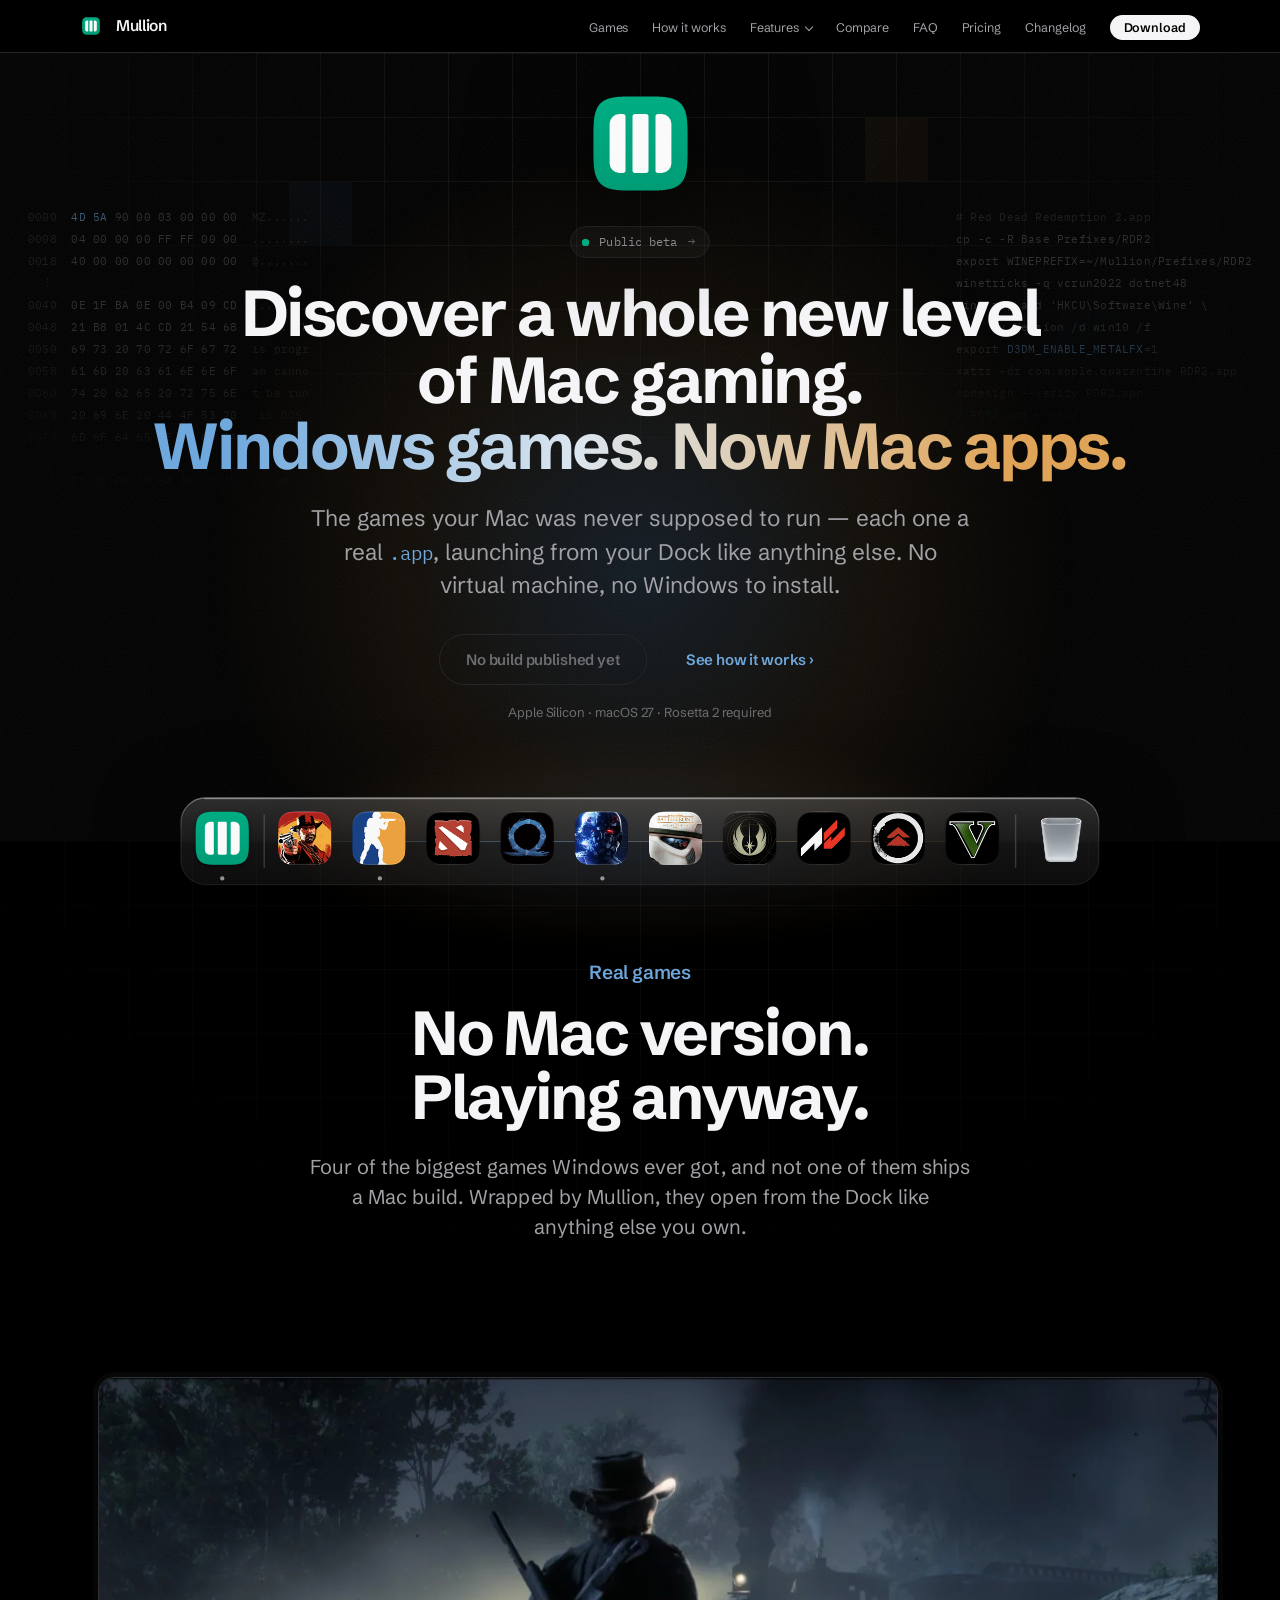
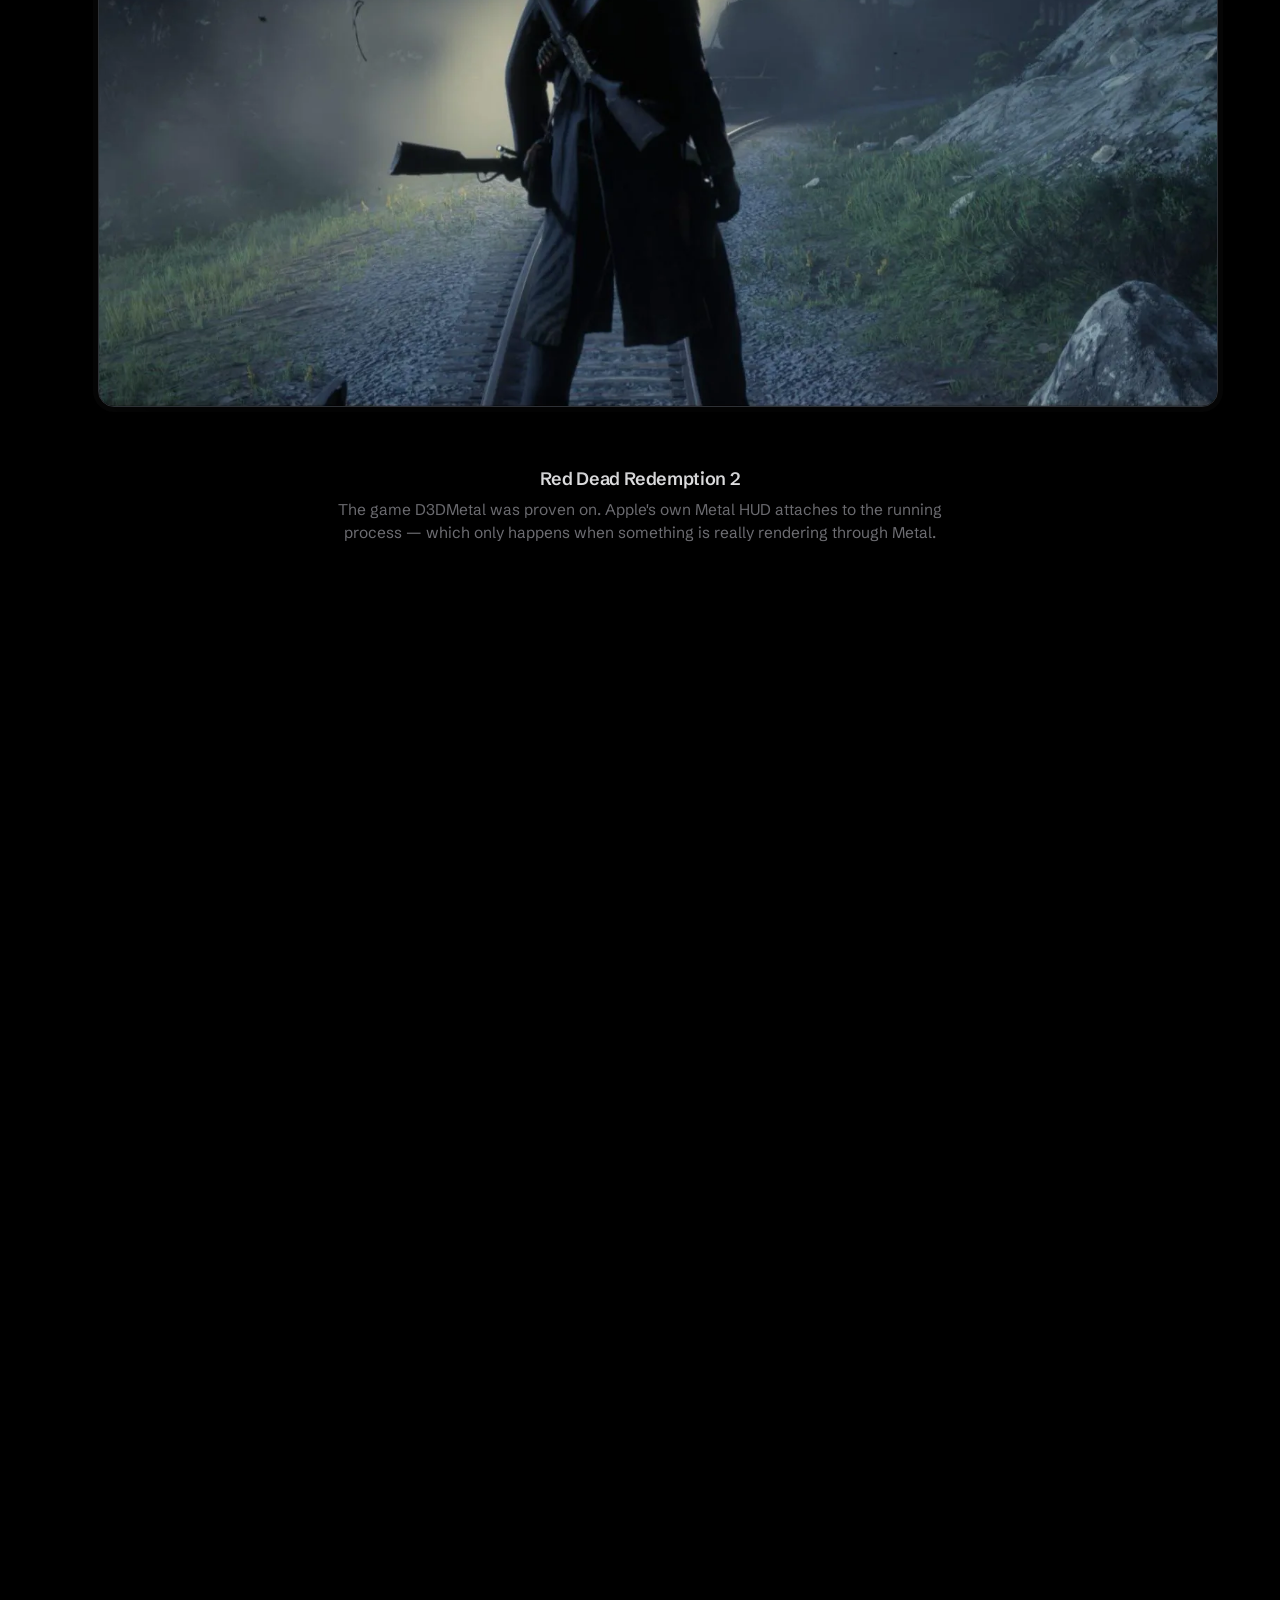
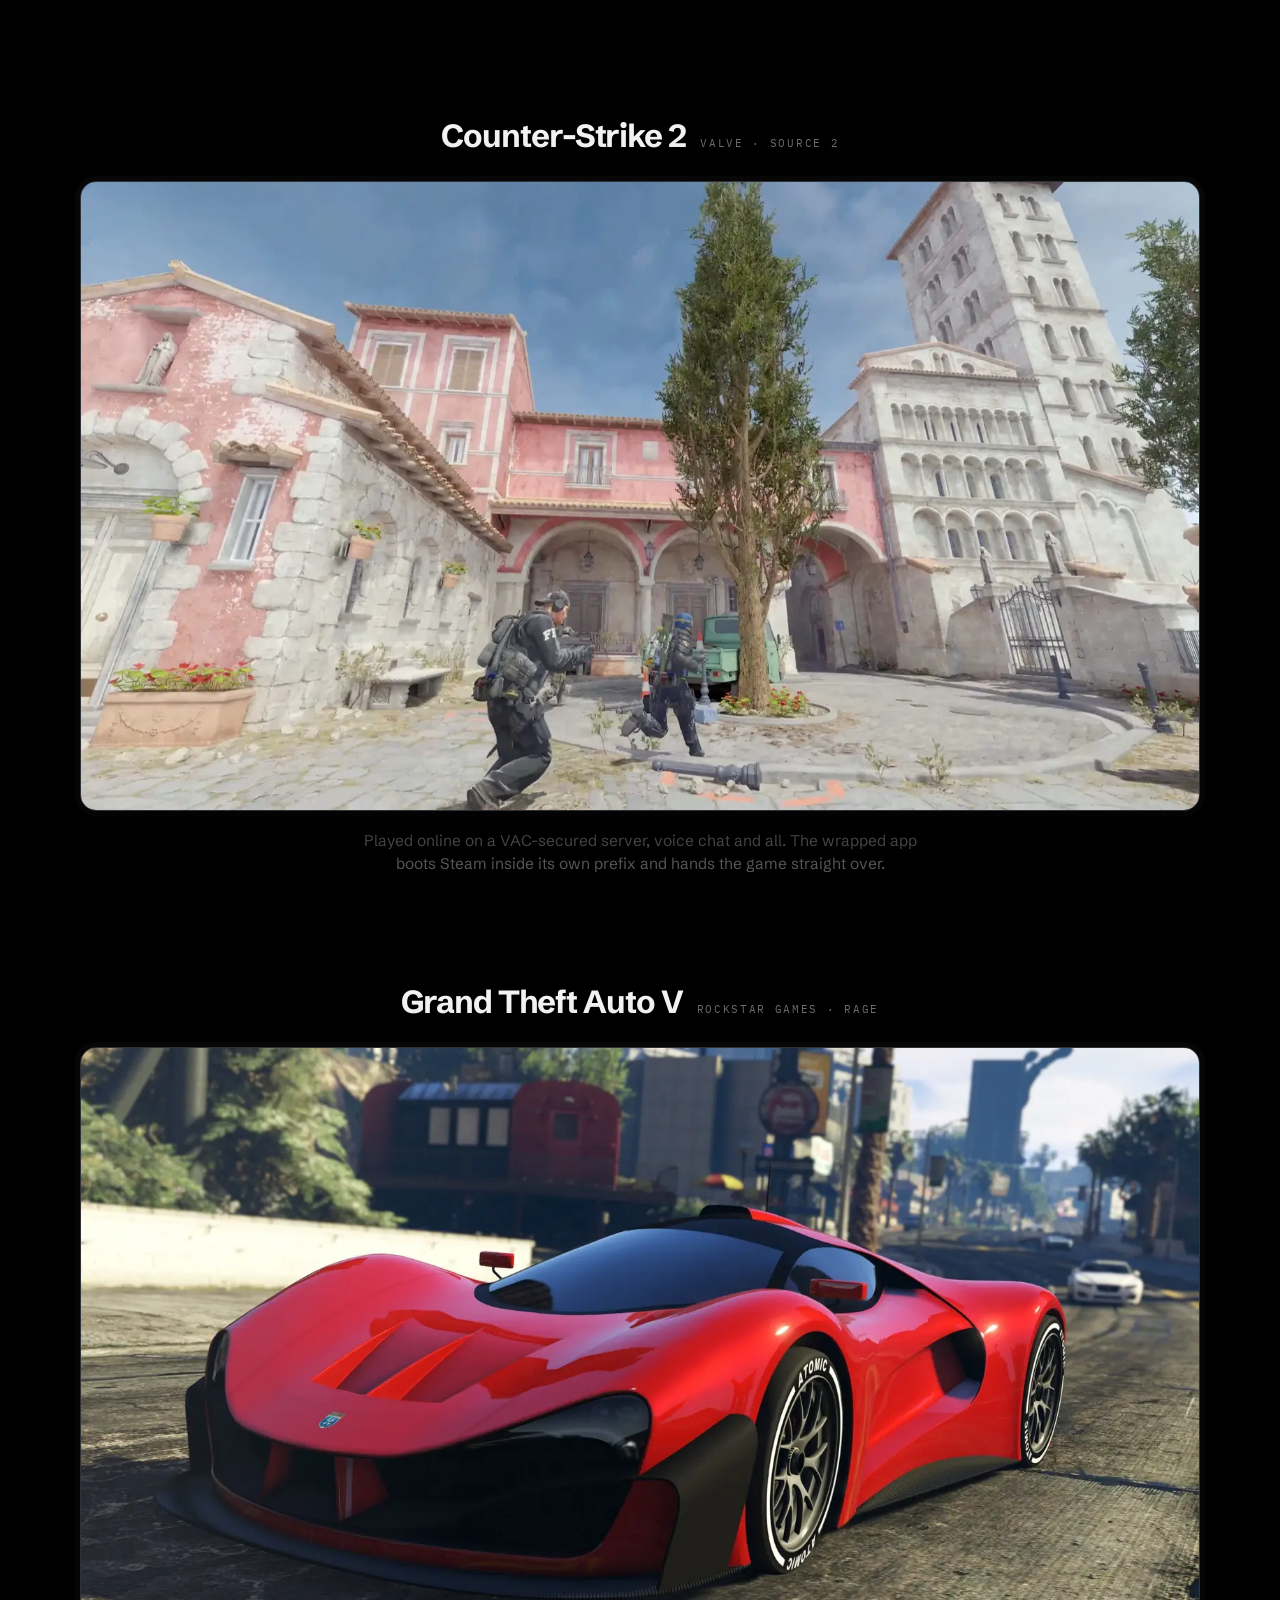
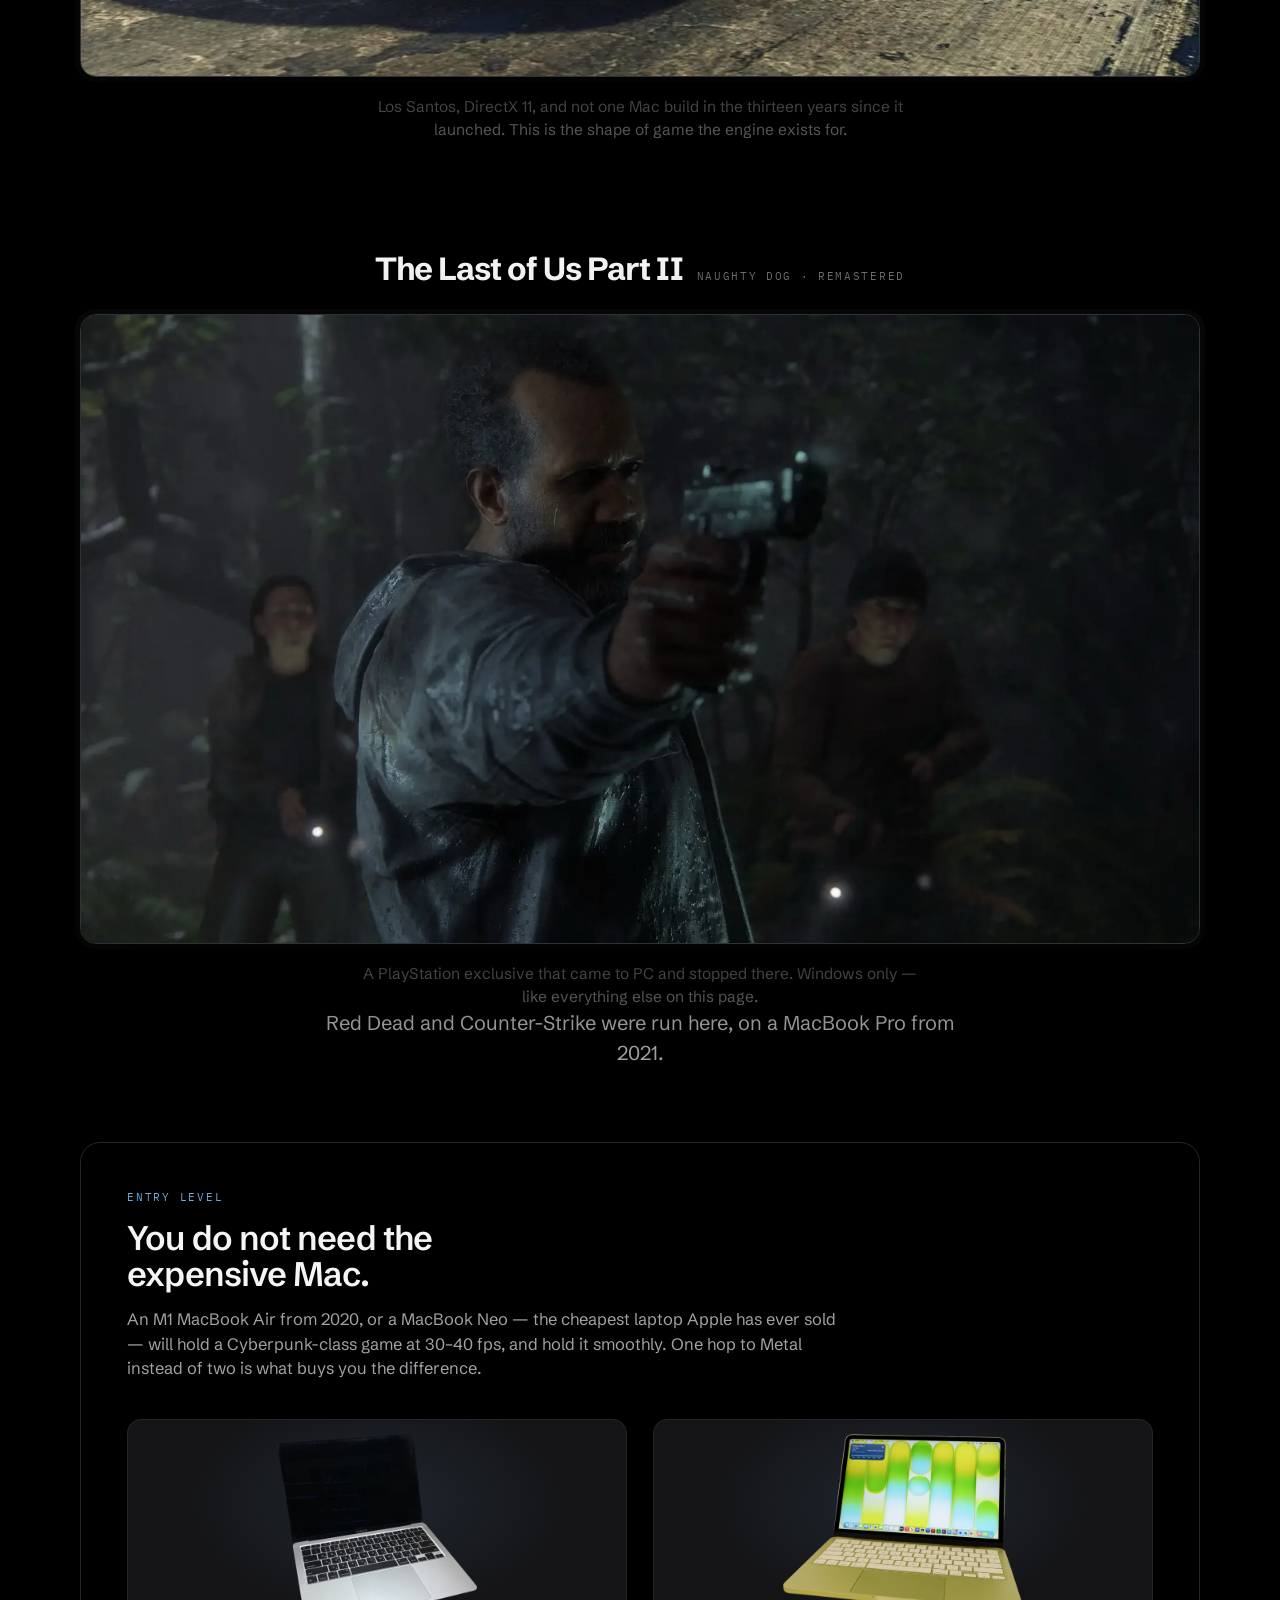
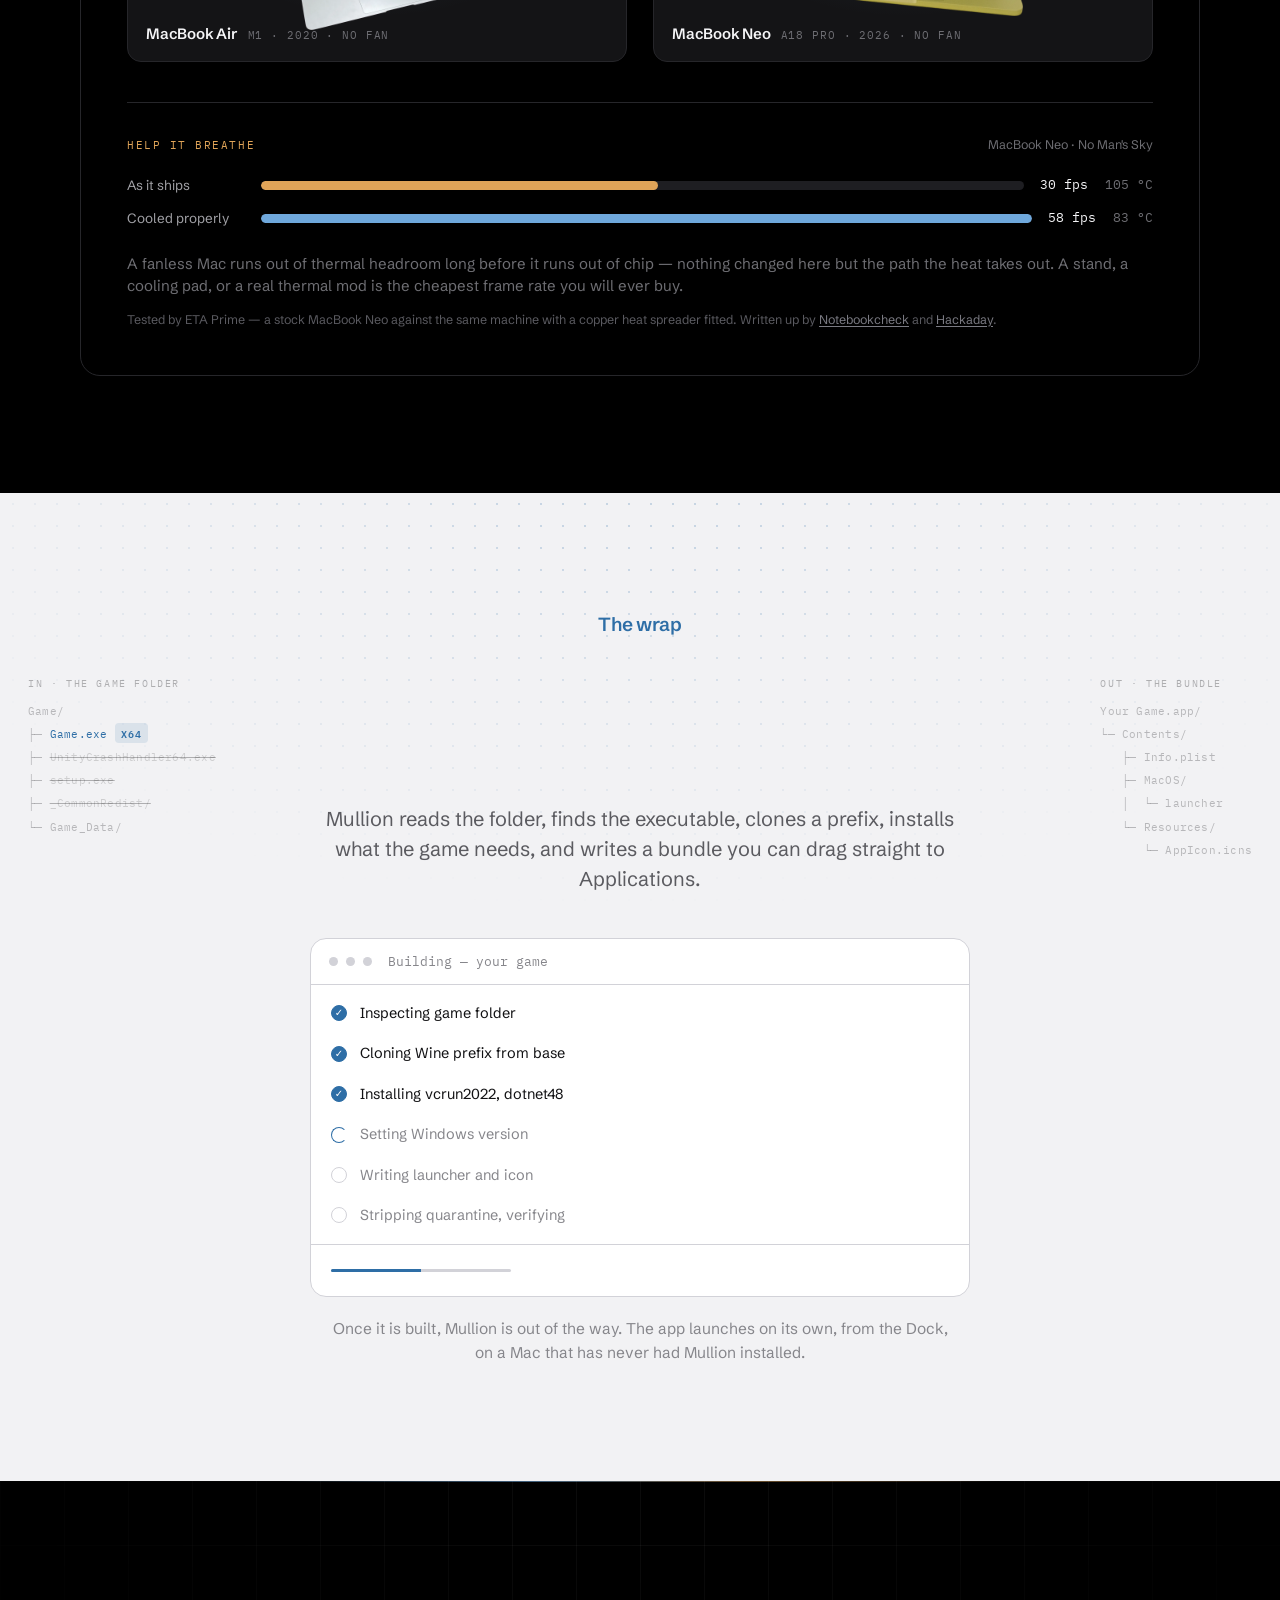
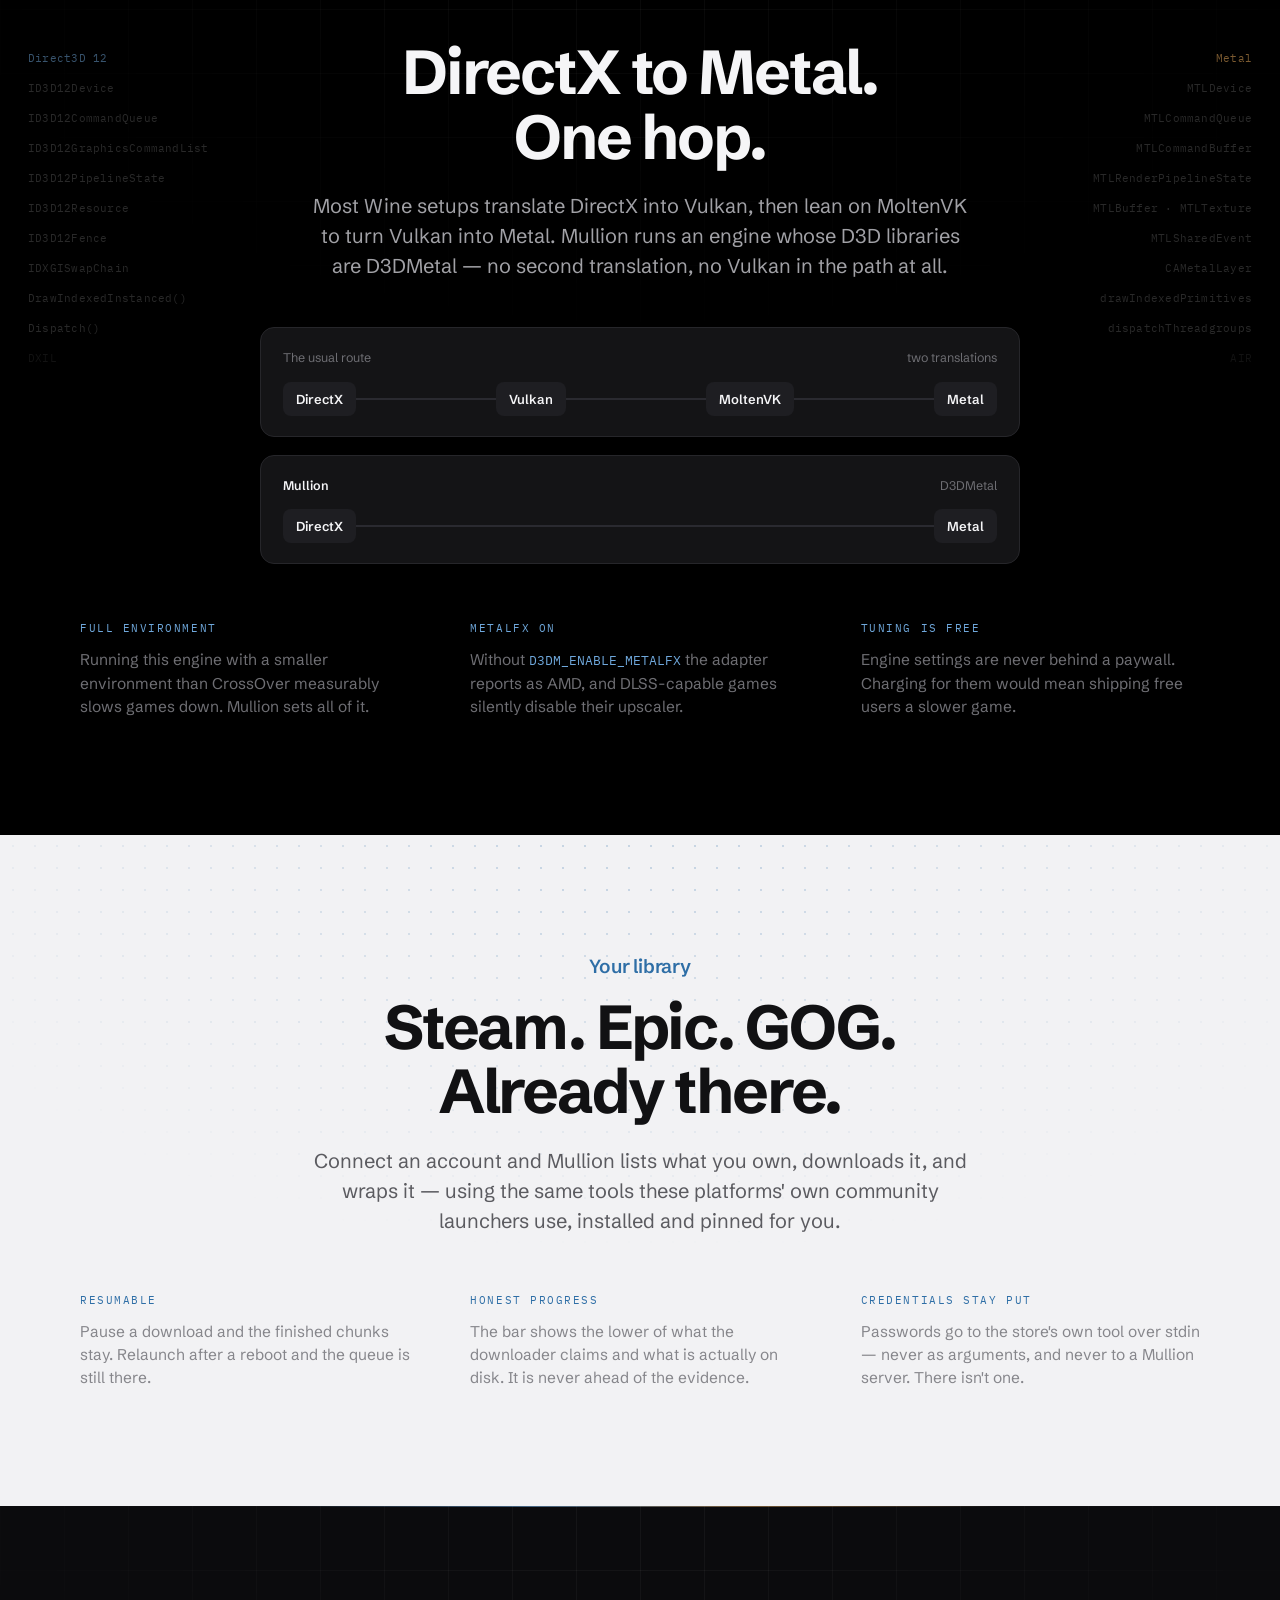
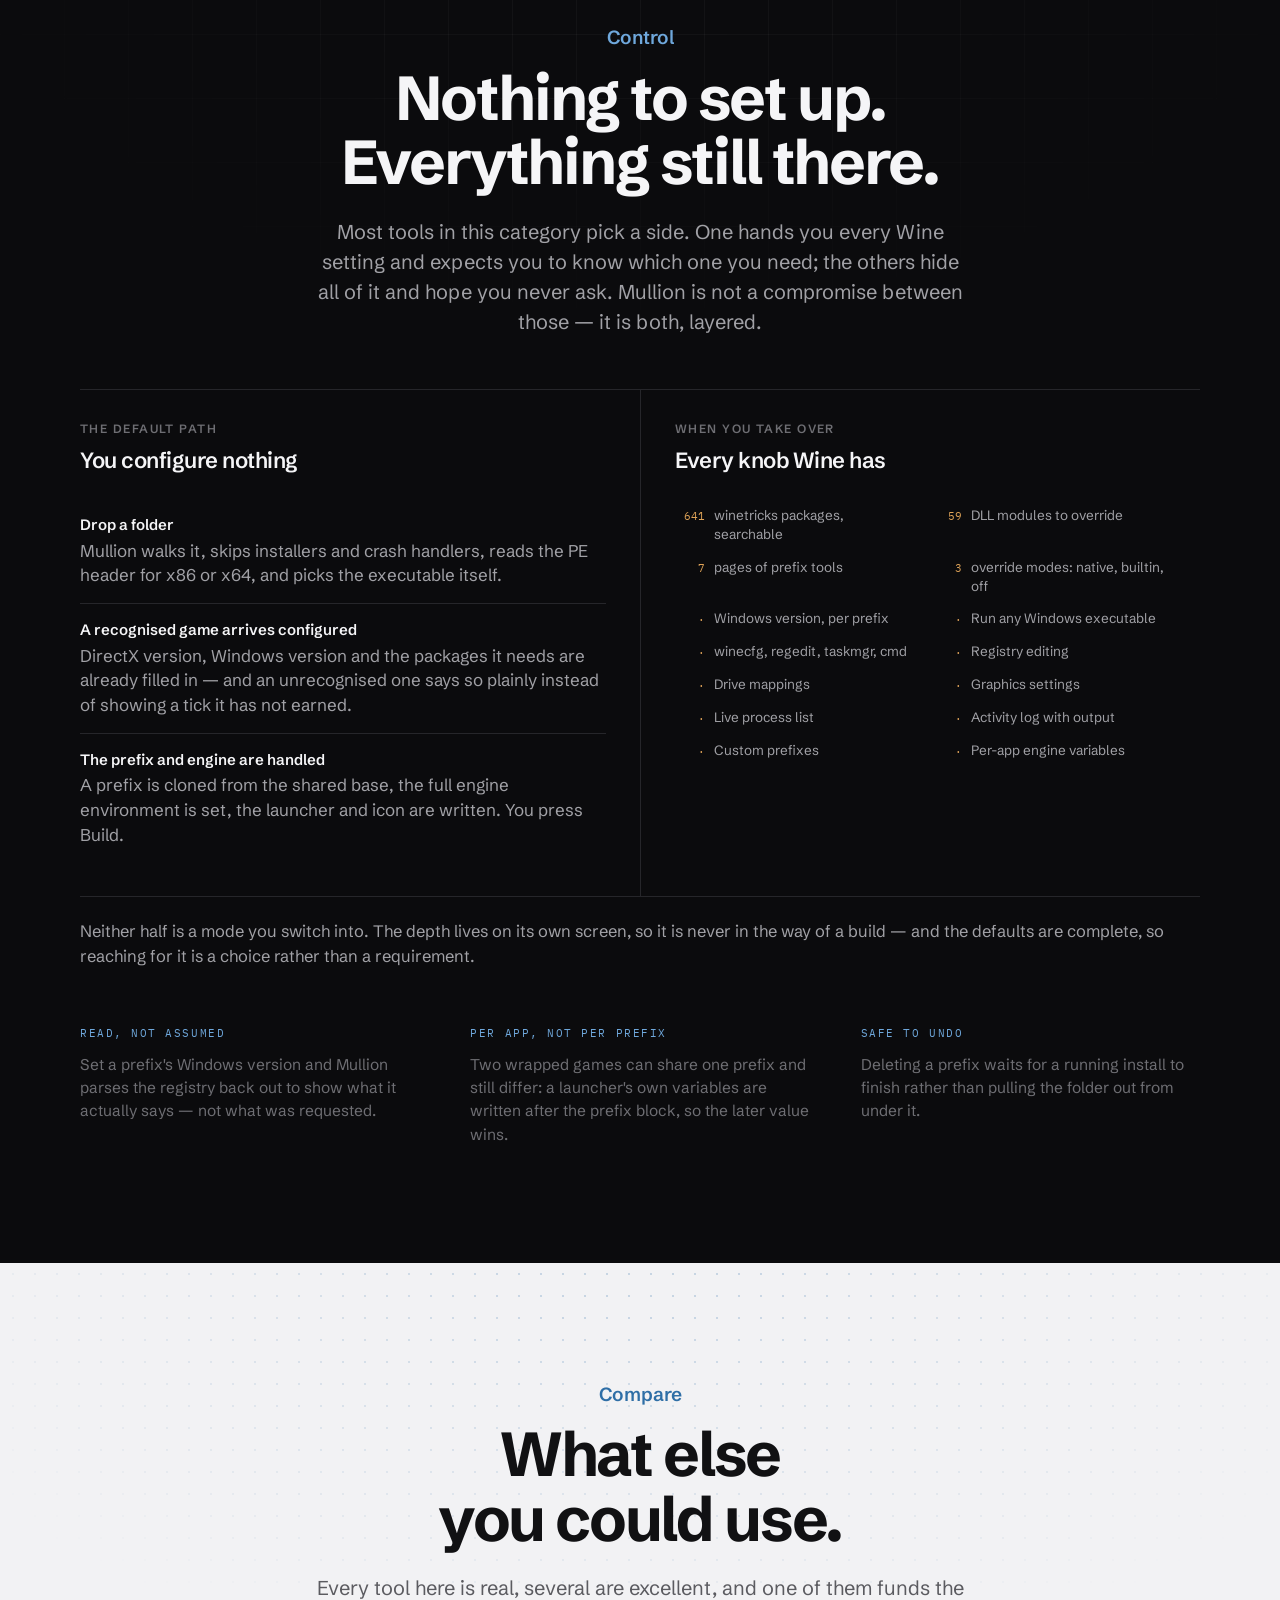
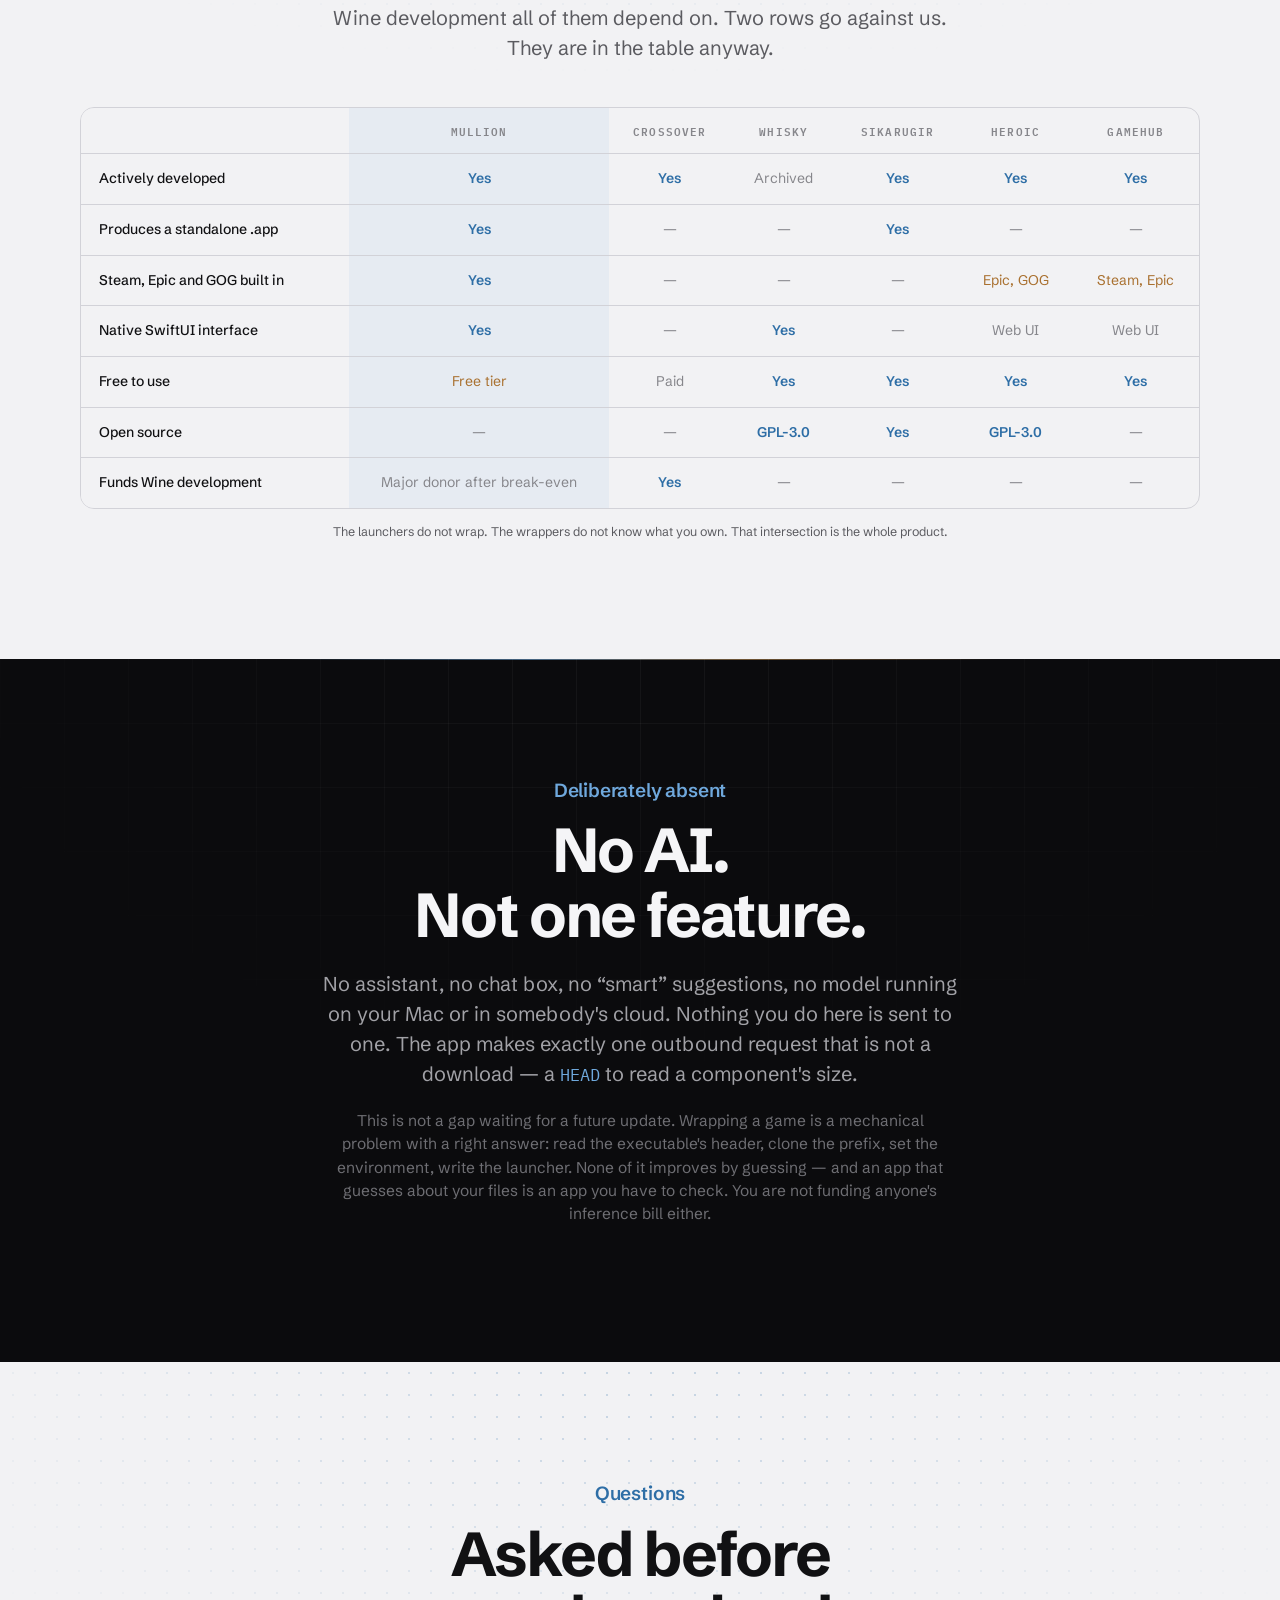
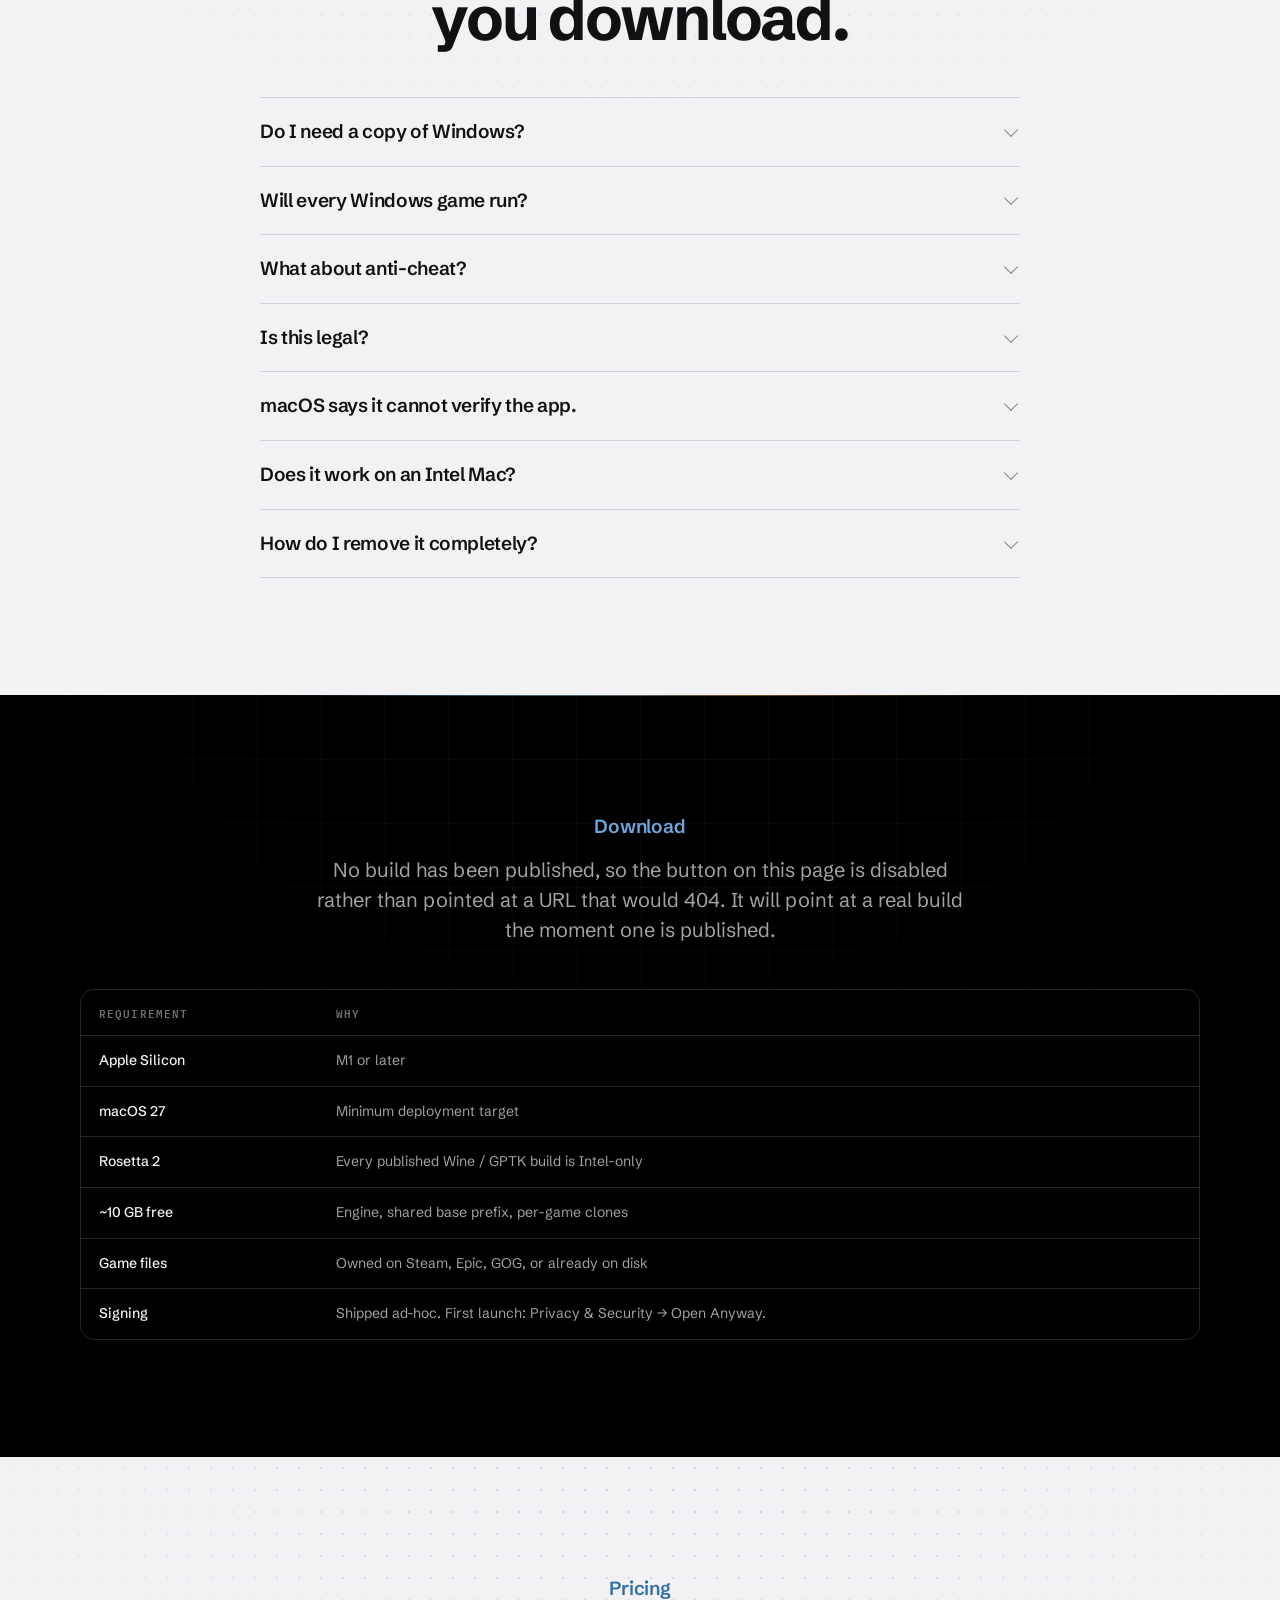
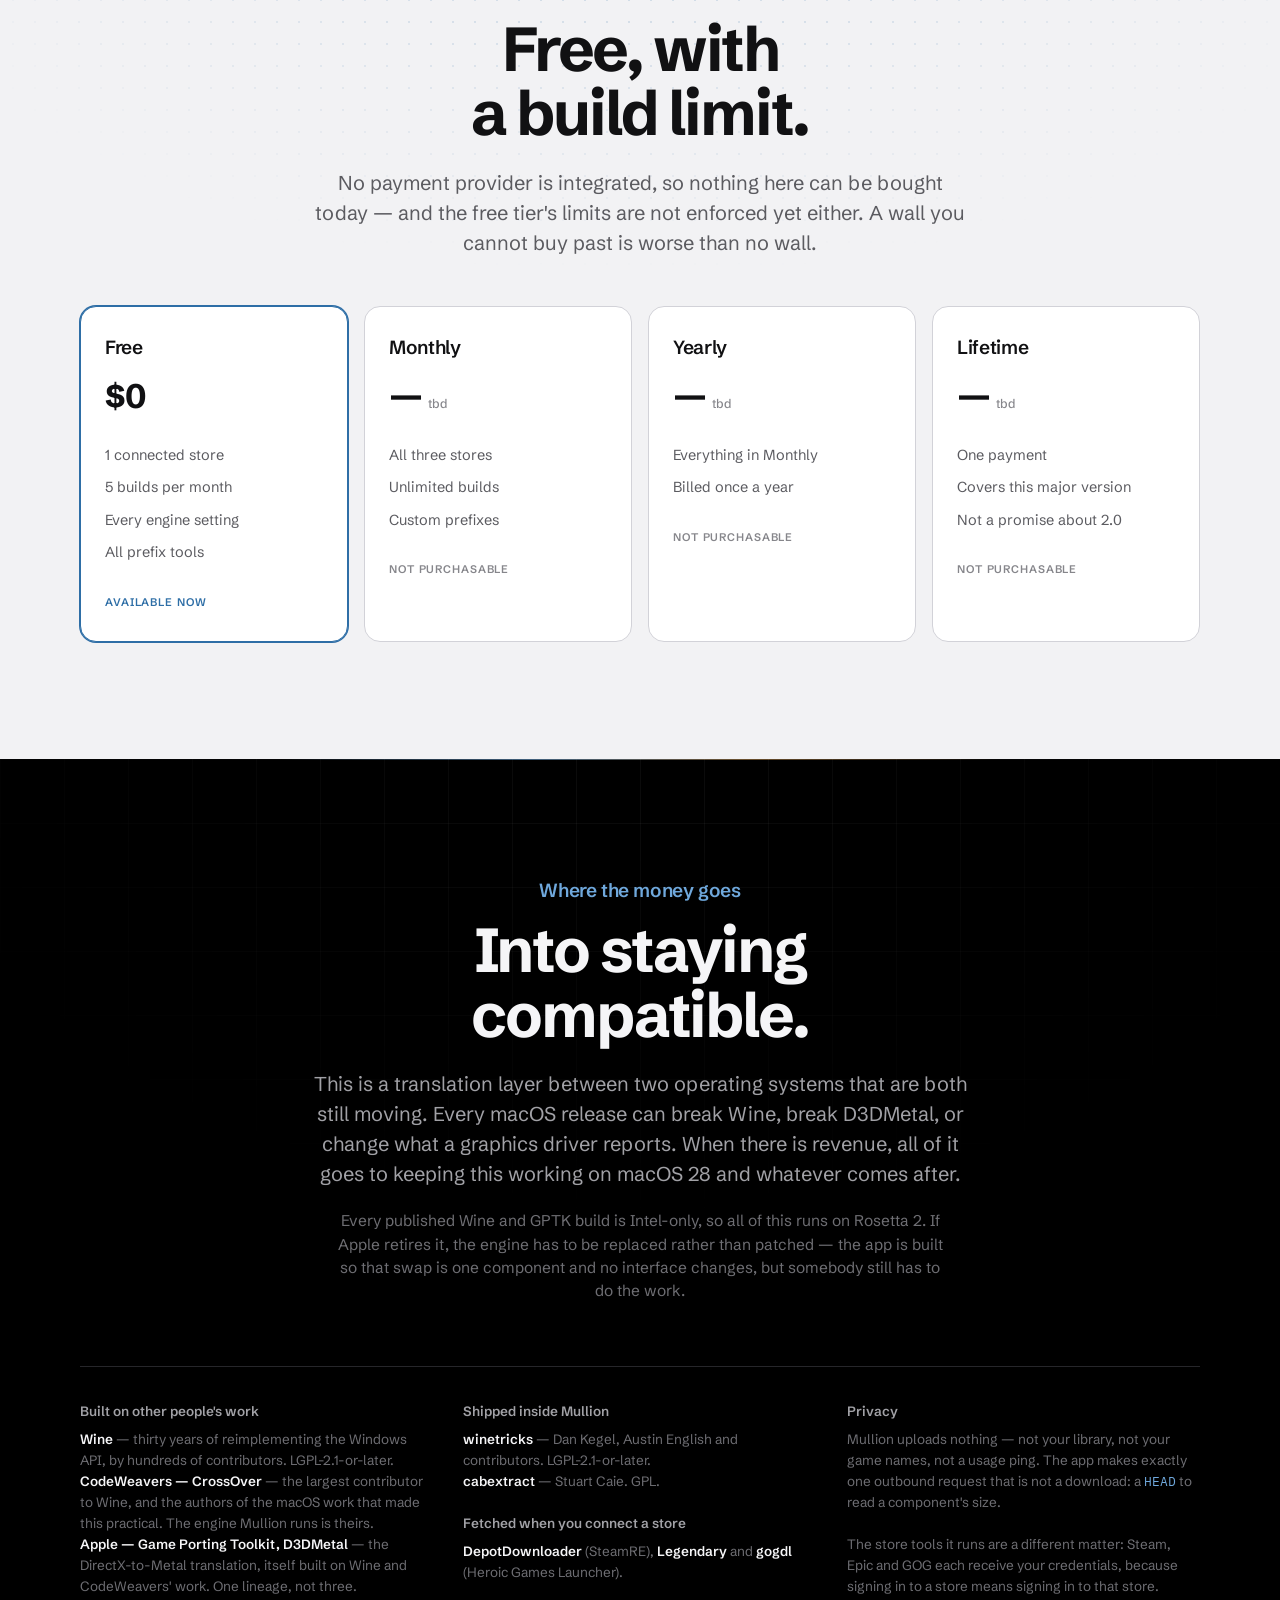
==== index.html @ c39eec7e "Add JavaScript modules for enhanced UI interactions and download management - Implement backdrops an" ====
<!doctype html>
<html lang="en">
<meta charset="utf-8">
<meta name="viewport" content="width=device-width, initial-scale=1">
<title>Mullion — Windows games, on your Mac</title>
<meta name="description" content="Mullion wraps Windows games from Steam, Epic and GOG into real Mac apps that launch from your Dock. DirectX straight to Metal through D3DMetal — no virtual machine, no Windows to install.">
<meta name="theme-color" content="#000000">
<meta property="og:type" content="website">
<meta property="og:site_name" content="Mullion">
<meta property="og:title" content="Mullion — Windows games, on your Mac">
<meta property="og:description" content="Windows games wrapped into real Mac apps that launch from your Dock. No virtual machine, no Windows to install.">
<meta name="twitter:card" content="summary">
<link rel="icon" type="image/svg+xml" href="img/favicon.svg">
<link rel="apple-touch-icon" href="img/apple-touch-icon.png">
<link rel="preconnect" href="https://fonts.googleapis.com">
<link rel="preconnect" href="https://fonts.gstatic.com" crossorigin>
<link rel="stylesheet" href="https://fonts.googleapis.com/css2?family=Schibsted+Grotesk:wght@400;500;600;700;800&family=IBM+Plex+Mono:wght@400;500&display=swap">

<link rel="stylesheet" href="css/base.css">
<link rel="stylesheet" href="css/nav.css">
<link rel="stylesheet" href="css/hero.css">
<link rel="stylesheet" href="css/how-it-works.css">
<link rel="stylesheet" href="css/games.css">
<link rel="stylesheet" href="css/backdrops.css">
<link rel="stylesheet" href="css/features.css">
<link rel="stylesheet" href="css/pricing.css">
<link rel="stylesheet" href="css/download.css">
<link rel="stylesheet" href="css/faq-footer.css">
<link rel="stylesheet" href="css/download-dialog.css">

<svg width="0" height="0" style="position:absolute" aria-hidden="true"><defs>
  <linearGradient id="tile" x1="0" y1="0" x2="0" y2="1">
    <stop offset="0" stop-color="#00AD83"/><stop offset="1" stop-color="#009C75"/></linearGradient>
  <!-- Dock icon tiles. macOS clips an app icon with its own superellipse mask;
       sq64 approximates that same shape at 64px for the dock tiles below. -->
  <clipPath id="sq64"><rect width="64" height="64" rx="14.75"/></clipPath>
  <linearGradient id="dkg" x1="0" y1="0" x2="0" y2="1">
    <stop offset="0" stop-color="#fff" stop-opacity=".16"/>
    <stop offset=".55" stop-color="#fff" stop-opacity=".075"/>
    <stop offset="1" stop-color="#fff" stop-opacity=".05"/></linearGradient>
  <linearGradient id="dks" x1="0" y1="0" x2="0" y2="1">
    <stop offset="0" stop-color="#fff" stop-opacity=".42"/>
    <stop offset=".4" stop-color="#fff" stop-opacity=".12"/>
    <stop offset="1" stop-color="#fff" stop-opacity=".07"/></linearGradient>
  <filter id="ish" x="-40%" y="-40%" width="180%" height="180%">
    <feDropShadow dx="0" dy="2" stdDeviation="2.6" flood-color="#000" flood-opacity=".5"/></filter>
</defs>
<symbol id="icon" viewBox="0 0 1024 1024">
  <path fill="url(#tile)" d="M924.00,512.00 L923.99,557.41 L923.97,574.68 L923.93,587.69 L923.88,598.52 L923.82,607.98 L923.74,616.47 L923.64,624.23 L923.53,631.41 L923.41,638.12 L923.27,644.44 L923.12,650.42 L922.95,656.12 L922.77,661.57 L922.57,666.79 L922.36,671.81 L922.13,676.65 L921.89,681.32 L921.63,685.85 L921.36,690.24 L921.08,694.50 L920.78,698.64 L920.46,702.67 L920.13,706.61 L919.79,710.44 L919.43,714.19 L919.05,717.85 L918.67,721.43 L918.26,724.93 L917.84,728.36 L917.41,731.72 L916.96,735.02 L916.50,738.25 L916.02,741.42 L915.53,744.54 L915.02,747.60 L914.50,750.61 L913.96,753.56 L913.40,756.47 L912.83,759.32 L912.25,762.14 L911.65,764.90 L911.04,767.63 L910.41,770.31 L909.76,772.95 L909.10,775.55 L908.43,778.12 L907.74,780.64 L907.03,783.13 L906.31,785.59 L905.57,788.01 L904.82,790.39 L904.05,792.75 L903.27,795.07 L902.47,797.35 L901.65,799.61 L900.82,801.84 L899.97,804.04 L899.11,806.21 L898.23,808.35 L897.34,810.46 L896.43,812.54 L895.50,814.60 L894.56,816.63 L893.60,818.64 L892.62,820.61 L891.63,822.57 L890.62,824.50 L889.59,826.40 L888.55,828.28 L887.49,830.14 L886.42,831.97 L885.32,833.78 L884.22,835.56 L883.09,837.33 L881.95,839.07 L880.78,840.79 L879.61,842.49 L878.41,844.16 L877.20,845.82 L875.97,847.45 L874.72,849.06 L873.45,850.65 L872.17,852.22 L870.87,853.77 L869.54,855.31 L868.21,856.82 L866.85,858.31 L865.47,859.78 L864.08,861.23 L862.66,862.66 L861.23,864.08 L859.78,865.47 L858.31,866.85 L856.82,868.21 L855.31,869.54 L853.77,870.87 L852.22,872.17 L850.65,873.45 L849.06,874.72 L847.45,875.97 L845.82,877.20 L844.16,878.41 L842.49,879.61 L840.79,880.78 L839.07,881.95 L837.33,883.09 L835.56,884.22 L833.78,885.32 L831.97,886.42 L830.14,887.49 L828.28,888.55 L826.40,889.59 L824.50,890.62 L822.57,891.63 L820.61,892.62 L818.64,893.60 L816.63,894.56 L814.60,895.50 L812.54,896.43 L810.46,897.34 L808.35,898.23 L806.21,899.11 L804.04,899.97 L801.84,900.82 L799.61,901.65 L797.35,902.47 L795.07,903.27 L792.75,904.05 L790.39,904.82 L788.01,905.57 L785.59,906.31 L783.13,907.03 L780.64,907.74 L778.12,908.43 L775.55,909.10 L772.95,909.76 L770.31,910.41 L767.63,911.04 L764.90,911.65 L762.14,912.25 L759.32,912.83 L756.47,913.40 L753.56,913.96 L750.61,914.50 L747.60,915.02 L744.54,915.53 L741.42,916.02 L738.25,916.50 L735.02,916.96 L731.72,917.41 L728.36,917.84 L724.93,918.26 L721.43,918.67 L717.85,919.05 L714.19,919.43 L710.44,919.79 L706.61,920.13 L702.67,920.46 L698.64,920.78 L694.50,921.08 L690.24,921.36 L685.85,921.63 L681.32,921.89 L676.65,922.13 L671.81,922.36 L666.79,922.57 L661.57,922.77 L656.12,922.95 L650.42,923.12 L644.44,923.27 L638.12,923.41 L631.41,923.53 L624.23,923.64 L616.47,923.74 L607.98,923.82 L598.52,923.88 L587.69,923.93 L574.68,923.97 L557.41,923.99 L512.00,924.00 L466.59,923.99 L449.32,923.97 L436.31,923.93 L425.48,923.88 L416.02,923.82 L407.53,923.74 L399.77,923.64 L392.59,923.53 L385.88,923.41 L379.56,923.27 L373.58,923.12 L367.88,922.95 L362.43,922.77 L357.21,922.57 L352.19,922.36 L347.35,922.13 L342.68,921.89 L338.15,921.63 L333.76,921.36 L329.50,921.08 L325.36,920.78 L321.33,920.46 L317.39,920.13 L313.56,919.79 L309.81,919.43 L306.15,919.05 L302.57,918.67 L299.07,918.26 L295.64,917.84 L292.28,917.41 L288.98,916.96 L285.75,916.50 L282.58,916.02 L279.46,915.53 L276.40,915.02 L273.39,914.50 L270.44,913.96 L267.53,913.40 L264.68,912.83 L261.86,912.25 L259.10,911.65 L256.37,911.04 L253.69,910.41 L251.05,909.76 L248.45,909.10 L245.88,908.43 L243.36,907.74 L240.87,907.03 L238.41,906.31 L235.99,905.57 L233.61,904.82 L231.25,904.05 L228.93,903.27 L226.65,902.47 L224.39,901.65 L222.16,900.82 L219.96,899.97 L217.79,899.11 L215.65,898.23 L213.54,897.34 L211.46,896.43 L209.40,895.50 L207.37,894.56 L205.36,893.60 L203.39,892.62 L201.43,891.63 L199.50,890.62 L197.60,889.59 L195.72,888.55 L193.86,887.49 L192.03,886.42 L190.22,885.32 L188.44,884.22 L186.67,883.09 L184.93,881.95 L183.21,880.78 L181.51,879.61 L179.84,878.41 L178.18,877.20 L176.55,875.97 L174.94,874.72 L173.35,873.45 L171.78,872.17 L170.23,870.87 L168.69,869.54 L167.18,868.21 L165.69,866.85 L164.22,865.47 L162.77,864.08 L161.34,862.66 L159.92,861.23 L158.53,859.78 L157.15,858.31 L155.79,856.82 L154.46,855.31 L153.13,853.77 L151.83,852.22 L150.55,850.65 L149.28,849.06 L148.03,847.45 L146.80,845.82 L145.59,844.16 L144.39,842.49 L143.22,840.79 L142.05,839.07 L140.91,837.33 L139.78,835.56 L138.68,833.78 L137.58,831.97 L136.51,830.14 L135.45,828.28 L134.41,826.40 L133.38,824.50 L132.37,822.57 L131.38,820.61 L130.40,818.64 L129.44,816.63 L128.50,814.60 L127.57,812.54 L126.66,810.46 L125.77,808.35 L124.89,806.21 L124.03,804.04 L123.18,801.84 L122.35,799.61 L121.53,797.35 L120.73,795.07 L119.95,792.75 L119.18,790.39 L118.43,788.01 L117.69,785.59 L116.97,783.13 L116.26,780.64 L115.57,778.12 L114.90,775.55 L114.24,772.95 L113.59,770.31 L112.96,767.63 L112.35,764.90 L111.75,762.14 L111.17,759.32 L110.60,756.47 L110.04,753.56 L109.50,750.61 L108.98,747.60 L108.47,744.54 L107.98,741.42 L107.50,738.25 L107.04,735.02 L106.59,731.72 L106.16,728.36 L105.74,724.93 L105.33,721.43 L104.95,717.85 L104.57,714.19 L104.21,710.44 L103.87,706.61 L103.54,702.67 L103.22,698.64 L102.92,694.50 L102.64,690.24 L102.37,685.85 L102.11,681.32 L101.87,676.65 L101.64,671.81 L101.43,666.79 L101.23,661.57 L101.05,656.12 L100.88,650.42 L100.73,644.44 L100.59,638.12 L100.47,631.41 L100.36,624.23 L100.26,616.47 L100.18,607.98 L100.12,598.52 L100.07,587.69 L100.03,574.68 L100.01,557.41 L100.00,512.00 L100.01,466.59 L100.03,449.32 L100.07,436.31 L100.12,425.48 L100.18,416.02 L100.26,407.53 L100.36,399.77 L100.47,392.59 L100.59,385.88 L100.73,379.56 L100.88,373.58 L101.05,367.88 L101.23,362.43 L101.43,357.21 L101.64,352.19 L101.87,347.35 L102.11,342.68 L102.37,338.15 L102.64,333.76 L102.92,329.50 L103.22,325.36 L103.54,321.33 L103.87,317.39 L104.21,313.56 L104.57,309.81 L104.95,306.15 L105.33,302.57 L105.74,299.07 L106.16,295.64 L106.59,292.28 L107.04,288.98 L107.50,285.75 L107.98,282.58 L108.47,279.46 L108.98,276.40 L109.50,273.39 L110.04,270.44 L110.60,267.53 L111.17,264.68 L111.75,261.86 L112.35,259.10 L112.96,256.37 L113.59,253.69 L114.24,251.05 L114.90,248.45 L115.57,245.88 L116.26,243.36 L116.97,240.87 L117.69,238.41 L118.43,235.99 L119.18,233.61 L119.95,231.25 L120.73,228.93 L121.53,226.65 L122.35,224.39 L123.18,222.16 L124.03,219.96 L124.89,217.79 L125.77,215.65 L126.66,213.54 L127.57,211.46 L128.50,209.40 L129.44,207.37 L130.40,205.36 L131.38,203.39 L132.37,201.43 L133.38,199.50 L134.41,197.60 L135.45,195.72 L136.51,193.86 L137.58,192.03 L138.68,190.22 L139.78,188.44 L140.91,186.67 L142.05,184.93 L143.22,183.21 L144.39,181.51 L145.59,179.84 L146.80,178.18 L148.03,176.55 L149.28,174.94 L150.55,173.35 L151.83,171.78 L153.13,170.23 L154.46,168.69 L155.79,167.18 L157.15,165.69 L158.53,164.22 L159.92,162.77 L161.34,161.34 L162.77,159.92 L164.22,158.53 L165.69,157.15 L167.18,155.79 L168.69,154.46 L170.23,153.13 L171.78,151.83 L173.35,150.55 L174.94,149.28 L176.55,148.03 L178.18,146.80 L179.84,145.59 L181.51,144.39 L183.21,143.22 L184.93,142.05 L186.67,140.91 L188.44,139.78 L190.22,138.68 L192.03,137.58 L193.86,136.51 L195.72,135.45 L197.60,134.41 L199.50,133.38 L201.43,132.37 L203.39,131.38 L205.36,130.40 L207.37,129.44 L209.40,128.50 L211.46,127.57 L213.54,126.66 L215.65,125.77 L217.79,124.89 L219.96,124.03 L222.16,123.18 L224.39,122.35 L226.65,121.53 L228.93,120.73 L231.25,119.95 L233.61,119.18 L235.99,118.43 L238.41,117.69 L240.87,116.97 L243.36,116.26 L245.88,115.57 L248.45,114.90 L251.05,114.24 L253.69,113.59 L256.37,112.96 L259.10,112.35 L261.86,111.75 L264.68,111.17 L267.53,110.60 L270.44,110.04 L273.39,109.50 L276.40,108.98 L279.46,108.47 L282.58,107.98 L285.75,107.50 L288.98,107.04 L292.28,106.59 L295.64,106.16 L299.07,105.74 L302.57,105.33 L306.15,104.95 L309.81,104.57 L313.56,104.21 L317.39,103.87 L321.33,103.54 L325.36,103.22 L329.50,102.92 L333.76,102.64 L338.15,102.37 L342.68,102.11 L347.35,101.87 L352.19,101.64 L357.21,101.43 L362.43,101.23 L367.88,101.05 L373.58,100.88 L379.56,100.73 L385.88,100.59 L392.59,100.47 L399.77,100.36 L407.53,100.26 L416.02,100.18 L425.48,100.12 L436.31,100.07 L449.32,100.03 L466.59,100.01 L512.00,100.00 L557.41,100.01 L574.68,100.03 L587.69,100.07 L598.52,100.12 L607.98,100.18 L616.47,100.26 L624.23,100.36 L631.41,100.47 L638.12,100.59 L644.44,100.73 L650.42,100.88 L656.12,101.05 L661.57,101.23 L666.79,101.43 L671.81,101.64 L676.65,101.87 L681.32,102.11 L685.85,102.37 L690.24,102.64 L694.50,102.92 L698.64,103.22 L702.67,103.54 L706.61,103.87 L710.44,104.21 L714.19,104.57 L717.85,104.95 L721.43,105.33 L724.93,105.74 L728.36,106.16 L731.72,106.59 L735.02,107.04 L738.25,107.50 L741.42,107.98 L744.54,108.47 L747.60,108.98 L750.61,109.50 L753.56,110.04 L756.47,110.60 L759.32,111.17 L762.14,111.75 L764.90,112.35 L767.63,112.96 L770.31,113.59 L772.95,114.24 L775.55,114.90 L778.12,115.57 L780.64,116.26 L783.13,116.97 L785.59,117.69 L788.01,118.43 L790.39,119.18 L792.75,119.95 L795.07,120.73 L797.35,121.53 L799.61,122.35 L801.84,123.18 L804.04,124.03 L806.21,124.89 L808.35,125.77 L810.46,126.66 L812.54,127.57 L814.60,128.50 L816.63,129.44 L818.64,130.40 L820.61,131.38 L822.57,132.37 L824.50,133.38 L826.40,134.41 L828.28,135.45 L830.14,136.51 L831.97,137.58 L833.78,138.68 L835.56,139.78 L837.33,140.91 L839.07,142.05 L840.79,143.22 L842.49,144.39 L844.16,145.59 L845.82,146.80 L847.45,148.03 L849.06,149.28 L850.65,150.55 L852.22,151.83 L853.77,153.13 L855.31,154.46 L856.82,155.79 L858.31,157.15 L859.78,158.53 L861.23,159.92 L862.66,161.34 L864.08,162.77 L865.47,164.22 L866.85,165.69 L868.21,167.18 L869.54,168.69 L870.87,170.23 L872.17,171.78 L873.45,173.35 L874.72,174.94 L875.97,176.55 L877.20,178.18 L878.41,179.84 L879.61,181.51 L880.78,183.21 L881.95,184.93 L883.09,186.67 L884.22,188.44 L885.32,190.22 L886.42,192.03 L887.49,193.86 L888.55,195.72 L889.59,197.60 L890.62,199.50 L891.63,201.43 L892.62,203.39 L893.60,205.36 L894.56,207.37 L895.50,209.40 L896.43,211.46 L897.34,213.54 L898.23,215.65 L899.11,217.79 L899.97,219.96 L900.82,222.16 L901.65,224.39 L902.47,226.65 L903.27,228.93 L904.05,231.25 L904.82,233.61 L905.57,235.99 L906.31,238.41 L907.03,240.87 L907.74,243.36 L908.43,245.88 L909.10,248.45 L909.76,251.05 L910.41,253.69 L911.04,256.37 L911.65,259.10 L912.25,261.86 L912.83,264.68 L913.40,267.53 L913.96,270.44 L914.50,273.39 L915.02,276.40 L915.53,279.46 L916.02,282.58 L916.50,285.75 L916.96,288.98 L917.41,292.28 L917.84,295.64 L918.26,299.07 L918.67,302.57 L919.05,306.15 L919.43,309.81 L919.79,313.56 L920.13,317.39 L920.46,321.33 L920.78,325.36 L921.08,329.50 L921.36,333.76 L921.63,338.15 L921.89,342.68 L922.13,347.35 L922.36,352.19 L922.57,357.21 L922.77,362.43 L922.95,367.88 L923.12,373.58 L923.27,379.56 L923.41,385.88 L923.53,392.59 L923.64,399.77 L923.74,407.53 L923.82,416.02 L923.88,425.48 L923.93,436.31 L923.97,449.32 L923.99,466.59 Z"/>
  <g transform="translate(100,100) scale(0.8047)">
    <path fill="#FAFAFA" d="M280,192 H321 A28,28 0 0 1 349,220 V804 A28,28 0 0 1 321,832 H280 A104,104 0 0 1 176,728 V296 A104,104 0 0 1 280,192 Z"/>
    <path fill="#FAFAFA" d="M453,192 H571 A28,28 0 0 1 599,220 V804 A28,28 0 0 1 571,832 H453 A28,28 0 0 1 425,804 V220 A28,28 0 0 1 453,192 Z"/>
    <path fill="#FAFAFA" d="M703,192 H744 A104,104 0 0 1 848,296 V728 A104,104 0 0 1 744,832 H703 A28,28 0 0 1 675,804 V220 A28,28 0 0 1 703,192 Z"/>
  </g>
</symbol>
<symbol id="gtrash" viewBox="0 0 64 64"><image href="img/dock/trash.png" x="0" y="0" width="64" height="64" preserveAspectRatio="xMidYMid meet"/></symbol>
<symbol id="gicon1" viewBox="0 0 64 64"><image href="img/dock/rdr2.png" x="0" y="0" width="64" height="64" preserveAspectRatio="xMidYMid meet"/></symbol>
<symbol id="gicon2" viewBox="0 0 64 64"><image href="img/dock/cs2.png" x="0" y="0" width="64" height="64" preserveAspectRatio="xMidYMid meet"/></symbol>
<symbol id="gicon3" viewBox="0 0 64 64"><image href="img/dock/dota2.png" x="0" y="0" width="64" height="64" preserveAspectRatio="xMidYMid meet"/></symbol>
<symbol id="gicon4" viewBox="0 0 64 64"><image href="img/dock/god-of-war-ragnarok.png" x="0" y="0" width="64" height="64" preserveAspectRatio="xMidYMid meet"/></symbol>
<symbol id="gicon5" viewBox="0 0 64 64"><image href="img/dock/star-wars-battlefront-2.png" x="0" y="0" width="64" height="64" preserveAspectRatio="xMidYMid meet"/></symbol>
<symbol id="gicon6" viewBox="0 0 64 64"><image href="img/dock/star-wars-battlefront.png" x="0" y="0" width="64" height="64" preserveAspectRatio="xMidYMid meet"/></symbol>
<symbol id="gicon7" viewBox="0 0 64 64"><image href="img/dock/star-wars-jedi-survivor.png" x="0" y="0" width="64" height="64" preserveAspectRatio="xMidYMid meet"/></symbol>
<symbol id="gicon8" viewBox="0 0 64 64"><image href="img/dock/assetto-corsa-competizione.png" x="0" y="0" width="64" height="64" preserveAspectRatio="xMidYMid meet"/></symbol>
<symbol id="gicon9" viewBox="0 0 64 64"><image href="img/dock/ghost-of-tsushima.png" x="0" y="0" width="64" height="64" preserveAspectRatio="xMidYMid meet"/></symbol><symbol id="gicon10" viewBox="0 0 64 64"><image href="img/dock/gta5.png" x="0" y="0" width="64" height="64" preserveAspectRatio="xMidYMid meet"/></symbol>
</svg>

<nav>
  <div class="nv">
    <svg class="m" viewBox="0 0 1024 1024"><use href="#icon"/></svg>
    <span class="b">Mullion</span><span class="sp"></span>
    <ul id="navlinks">
      <li><a href="#games">Games</a></li>
      <li><a href="#build">How it works</a></li>
      <li class="has">
        <a href="#metal">Features</a>
        <ul class="sub">
          <li><a href="#metal">Graphics</a></li>
          <li><a href="#stores">Stores</a></li>
          <li><a href="#control">Control</a></li>
          <li><a href="#no-ai">No AI</a></li>
          <!-- yangi funksiyalar: <li><a href="#id">Nomi</a></li> -->
        </ul>
      </li>
      <li><a href="#compare">Compare</a></li>
      <li><a href="#faq">FAQ</a></li>
      <li><a href="#pricing">Pricing</a></li>
      <li><a href="whats-new.html">Changelog</a></li>
      <li class="dl"><a href="#specs">Download</a></li>
    </ul>
    <button class="mt" type="button" aria-controls="navlinks" aria-expanded="false" aria-label="Menu"><span></span><span></span></button>
  </div>
</nav>

<header class="hero dark">
  <div class="hgrid" aria-hidden="true">
    <i class="cell" style="--x:-5;--y:2"></i>
    <i class="cell" style="--x:4;--y:1;--c:rgb(224 164 88 /.06)"></i>
    <i class="cell" style="--x:7;--y:4"></i>
    <i class="cell" style="--x:-8;--y:5;--c:rgb(0 173 131 /.06)"></i>
    <i class="p h" style="--y:2;--t:8s"></i>
    <i class="p h" style="--y:5;--t:10s;--d:3s;--c:var(--warm)"></i>
    <i class="p h" style="--y:8;--t:7s;--d:1.5s"></i>
    <i class="p v" style="--x:-6;--t:6s;--d:.8s"></i>
    <i class="p v" style="--x:5;--t:7s;--d:2.6s;--c:var(--warm)"></i>
    <i class="p v" style="--x:9;--t:8s;--d:4.2s"></i>
    <i class="p v" style="--x:-10;--t:6.5s;--d:5.4s;--c:#00AD83"></i>
  </div>
  <!-- the first bytes of a Windows executable: MZ, the DOS stub, and the PE header
       whose machine field (64 86) is how Mullion knows the game is x64 -->
<pre class="hsrc hex" aria-hidden="true"><span class="o">0000</span>  <span class="k">4D 5A</span> 90 00 03 00 00 00  <span class="o">MZ......</span>
<span class="o">0008</span>  04 00 00 00 FF FF 00 00  <span class="o">........</span>
<span class="o">0018</span>  40 00 00 00 00 00 00 00  <span class="o">@.......</span>
<span class="o">  ⋮</span>
<span class="o">0040</span>  0E 1F BA 0E 00 B4 09 CD  <span class="o">........</span>
<span class="o">0048</span>  21 B8 01 4C CD 21 54 68  <span class="o">!..L.!Th</span>
<span class="o">0050</span>  69 73 20 70 72 6F 67 72  <span class="o">is progr</span>
<span class="o">0058</span>  61 6D 20 63 61 6E 6E 6F  <span class="o">am canno</span>
<span class="o">0060</span>  74 20 62 65 20 72 75 6E  <span class="o">t be run</span>
<span class="o">0068</span>  20 69 6E 20 44 4F 53 20  <span class="o"> in DOS </span>
<span class="o">0070</span>  6D 6F 64 65 2E 0D 0D 0A  <span class="o">mode....</span>
<span class="o">  ⋮</span>
<span class="o">00F8</span>  <span class="k">50 45 00 00</span> <span class="w">64 86</span> 07 00  <span class="o">PE..</span><span class="w">d.</span><span class="o">..</span>  <span class="cm">; x64</span></pre>
  <!-- what that executable becomes: the wrap, step by step -->
<pre class="hsrc sh" aria-hidden="true"><span class="cm"># Red Dead Redemption 2.app</span>
cp -c -R Base Prefixes/RDR2
export WINEPREFIX=~/Mullion/Prefixes/RDR2
winetricks -q vcrun2022 dotnet48
wine reg add 'HKCU\Software\Wine' \
     /v Version /d win10 /f
export <span class="k">D3DM_ENABLE_METALFX</span>=1
xattr -dr com.apple.quarantine RDR2.app
codesign --verify RDR2.app
<span class="ok">✓ RDR2.app — ready</span></pre>
  <div class="bloom"></div>
  <div class="col mid">
    <div class="appicon rv"><svg viewBox="0 0 1024 1024"><use href="#icon"/></svg></div>
    <div class="rv"><a class="chip" href="#specs"><span class="live"></span><span id="heroChip">Public beta</span><span class="ar">→</span></a></div>
    <h1 class="rv">Discover a whole new level<br>of Mac gaming.<br><span class="grad">Windows games. Now Mac apps.</span></h1>
    <p class="lede rv">The games your Mac was never supposed to run — each one a real <code>.app</code>, launching from your Dock like anything else. No virtual machine, no Windows to install.</p>
    <div class="cta rv">
      <a class="btn btn-p" id="heroDl" href="#specs" aria-disabled="true">No build published yet</a>
      <a class="btn btn-s" href="#build">See how it works ›</a>
    </div>
    <p class="specline rv" id="heroSpecline">Apple Silicon · macOS 27 · Rosetta 2 required</p>
    <div class="dock">
      <svg class="wide" viewBox="0 0 893 86" role="img" aria-label="A Mac Dock holding games wrapped by Mullion">
        <rect x=".9" y=".9" width="891.0" height="84.2" rx="24" fill="url(#dkg)" stroke="url(#dks)" stroke-width="1.1"/>
        <path d="M24 1.6H869" stroke="#fff" stroke-opacity=".3" stroke-width="1.1" stroke-linecap="round"/>
            <use href="#icon" x="9" y="8" width="64" height="64" filter="url(#ish)"/>
        <a href="https://store.steampowered.com/app/1174180/Red_Dead_Redemption_2/" target="_blank" rel="noopener noreferrer" class="dockicon"><use style="transform-origin:121px 40px" href="#gicon1" x="89" y="8" width="64" height="64"/></a>
        <a href="https://store.steampowered.com/app/730/CounterStrike_2/" target="_blank" rel="noopener noreferrer" class="dockicon"><use style="transform-origin:193px 40px" href="#gicon2" x="161" y="8" width="64" height="64"/></a>
        <a href="https://store.steampowered.com/app/570/Dota_2/" target="_blank" rel="noopener noreferrer" class="dockicon"><use style="transform-origin:265px 40px" href="#gicon3" x="233" y="8" width="64" height="64"/></a>
        <a href="https://store.steampowered.com/app/2322010/God_of_War_Ragnarok/" target="_blank" rel="noopener noreferrer" class="dockicon"><use style="transform-origin:337px 40px" href="#gicon4" x="305" y="8" width="64" height="64"/></a>
        <a href="https://store.steampowered.com/app/1237950/STAR_WARS_Battlefront_II/" target="_blank" rel="noopener noreferrer" class="dockicon"><use style="transform-origin:409px 40px" href="#gicon5" x="377" y="8" width="64" height="64"/></a>
        <a href="https://store.steampowered.com/app/1237980/STAR_WARS_Battlefront/" target="_blank" rel="noopener noreferrer" class="dockicon"><use style="transform-origin:481px 40px" href="#gicon6" x="449" y="8" width="64" height="64"/></a>
        <a href="https://store.steampowered.com/app/1774580/STAR_WARS_Jedi_Survivor/" target="_blank" rel="noopener noreferrer" class="dockicon"><use style="transform-origin:553px 40px" href="#gicon7" x="521" y="8" width="64" height="64"/></a>
        <a href="https://store.steampowered.com/app/805550/Assetto_Corsa_Competizione/" target="_blank" rel="noopener noreferrer" class="dockicon"><use style="transform-origin:625px 40px" href="#gicon8" x="593" y="8" width="64" height="64"/></a>
        <a href="https://store.steampowered.com/app/2215430/Ghost_of_Tsushima_DIRECTORS_CUT/" target="_blank" rel="noopener noreferrer" class="dockicon"><use style="transform-origin:697px 40px" href="#gicon9" x="665" y="8" width="64" height="64"/></a>
        <a href="https://store.steampowered.com/app/271590/Grand_Theft_Auto_V_Legacy/" target="_blank" rel="noopener noreferrer" class="dockicon"><use style="transform-origin:769px 40px" href="#gicon10" x="737" y="8" width="64" height="64"/></a>
        <use href="#gtrash" x="820" y="8" width="64" height="64"/>
        <rect x="81.0" y="17" width="1.4" height="52" rx=".7" fill="#fff" fill-opacity=".17"/>
        <rect x="810.4" y="17" width="1.4" height="52" rx=".7" fill="#fff" fill-opacity=".17"/>
        <circle cx="41" cy="79" r="2.1" fill="#fff" fill-opacity=".55"/>
        <circle cx="194" cy="79" r="2.1" fill="#fff" fill-opacity=".55"/>
        <circle cx="410" cy="79" r="2.1" fill="#fff" fill-opacity=".55"/>
      </svg>
      <svg class="narrow" viewBox="0 0 533 86" role="img" aria-label="A Mac Dock holding games wrapped by Mullion">
        <rect x=".9" y=".9" width="531.0" height="84.2" rx="24" fill="url(#dkg)" stroke="url(#dks)" stroke-width="1.1"/>
        <path d="M24 1.6H509" stroke="#fff" stroke-opacity=".3" stroke-width="1.1" stroke-linecap="round"/>
            <use href="#icon" x="9" y="8" width="64" height="64" filter="url(#ish)"/>
        <a href="https://store.steampowered.com/app/1174180/Red_Dead_Redemption_2/" target="_blank" rel="noopener noreferrer" class="dockicon"><use style="transform-origin:122px 40px" href="#gicon1" x="90" y="8" width="64" height="64"/></a>
        <a href="https://store.steampowered.com/app/730/CounterStrike_2/" target="_blank" rel="noopener noreferrer" class="dockicon"><use style="transform-origin:194px 40px" href="#gicon2" x="162" y="8" width="64" height="64"/></a>
        <a href="https://store.steampowered.com/app/570/Dota_2/" target="_blank" rel="noopener noreferrer" class="dockicon"><use style="transform-origin:266px 40px" href="#gicon3" x="234" y="8" width="64" height="64"/></a>
        <a href="https://store.steampowered.com/app/2322010/God_of_War_Ragnarok/" target="_blank" rel="noopener noreferrer" class="dockicon"><use style="transform-origin:338px 40px" href="#gicon4" x="306" y="8" width="64" height="64"/></a>
        <a href="https://store.steampowered.com/app/1237950/STAR_WARS_Battlefront_II/" target="_blank" rel="noopener noreferrer" class="dockicon"><use style="transform-origin:410px 40px" href="#gicon5" x="378" y="8" width="64" height="64"/></a>
        <use href="#gtrash" x="460" y="8" width="64" height="64"/>
        <rect x="81.0" y="17" width="1.4" height="52" rx=".7" fill="#fff" fill-opacity=".17"/>
        <rect x="450.4" y="17" width="1.4" height="52" rx=".7" fill="#fff" fill-opacity=".17"/>
        <circle cx="41" cy="79" r="2.1" fill="#fff" fill-opacity=".55"/>
        <circle cx="194" cy="79" r="2.1" fill="#fff" fill-opacity=".55"/>
      </svg>
    </div>
  </div>
</header>

<section class="scene dark" id="games">
  <div class="col mid">
    <p class="kicker rv">Real games</p>
    <h2 class="rv">No Mac version.<br>Playing anyway.</h2>
    <p class="rv">Four of the biggest games Windows ever got, and not one of them ships a Mac build. Wrapped by Mullion, they open from the Dock like anything else you own.</p>

    <div class="scrub flat" id="mbtrack">
      <div class="pin">
        <div class="stage" id="mbstage">
          <canvas id="mbcanvas" aria-hidden="true"></canvas>
          <div class="mbhand" id="mbhand"><div class="f">
            <img src="img/rdr2.webp" alt="" loading="lazy" decoding="async" width="1600" height="900">
          </div></div>
          <div class="mbfall"><div class="f">
            <img src="img/rdr2.webp" alt="Red Dead Redemption 2 running full screen on a Mac" loading="lazy" decoding="async" width="1600" height="900">
          </div></div>
        </div>
        <div class="stagecap" id="mbcap">
          <b>Red Dead Redemption 2</b>
          <p>The game D3DMetal was proven on. Apple's own Metal HUD attaches to the running process — which only happens when something is really rendering through Metal.</p>
        </div>
      </div>
    </div>
    <div class="bigs">
      <article class="big rv">
        <div class="lbl"><h3>Counter-Strike 2</h3><span>Valve · Source 2</span></div>
        <div class="bigscreen">
          <img src="img/cs2.webp" alt="Counter-Strike 2 gameplay" loading="lazy" decoding="async" width="1600" height="900">
        </div>
        <p class="say">Played online on a VAC-secured server, voice chat and all. The wrapped app boots Steam inside its own prefix and hands the game straight over.</p>
      </article>

      <article class="big rv">
        <div class="lbl"><h3>Grand Theft Auto V</h3><span>Rockstar Games · RAGE</span></div>
        <div class="bigscreen">
          <img src="img/gtav.webp" alt="Grand Theft Auto V gameplay" loading="lazy" decoding="async" width="1600" height="900">
        </div>
        <p class="say">Los Santos, DirectX 11, and not one Mac build in the thirteen years since it launched. This is the shape of game the engine exists for.</p>
      </article>

      <article class="big rv">
        <div class="lbl"><h3>The Last of Us Part II</h3><span>Naughty Dog · Remastered</span></div>
        <div class="bigscreen">
          <img src="img/tlou2.webp" alt="The Last of Us Part II gameplay" loading="lazy" decoding="async" width="1600" height="900">
        </div>
        <p class="say">A PlayStation exclusive that came to PC and stopped there. Windows only — like everything else on this page.</p>
      </article>
    </div>

    <div class="rigline rv">
      <p class="t">Red Dead and Counter-Strike were run here, on a MacBook Pro from 2021.</p>
    </div>

    <div class="entry rv">
      <p class="ekick">Entry level</p>
      <h3>You do not need the expensive Mac.</h3>
      <p class="lead">An M1 MacBook Air from 2020, or a MacBook Neo &mdash; the cheapest laptop Apple has ever sold &mdash; will hold a Cyberpunk-class game at 30&#8211;40 fps, and hold it smoothly. One hop to Metal instead of two is what buys you the difference.</p>
      <div class="rigs">
        <figure class="rig">
          <img src="img/macbook-air.webp" alt="MacBook Air with the M1 chip" width="1000" height="980" loading="lazy" decoding="async">
          <figcaption><b>MacBook Air</b><span>M1 &middot; 2020 &middot; no fan</span></figcaption>
        </figure>
        <figure class="rig wide">
          <img src="img/macbook-neo.webp" alt="MacBook Neo in Citrus" width="1200" height="909" loading="lazy" decoding="async">
          <figcaption><b>MacBook Neo</b><span>A18 Pro &middot; 2026 &middot; no fan</span></figcaption>
        </figure>
      </div>
      <div class="therm">
        <div class="tlbl">
          <span class="n">Help it breathe</span>
          <span class="src">MacBook Neo &middot; No Man's Sky</span>
        </div>
        <div class="trow">
          <span class="tk">As it ships</span>
          <span class="tb hot"><i style="--fill:52%"></i></span>
          <span class="tv">30 fps <em>105 &deg;C</em></span>
        </div>
        <div class="trow">
          <span class="tk">Cooled properly</span>
          <span class="tb"><i style="--fill:100%"></i></span>
          <span class="tv">58 fps <em>83 &deg;C</em></span>
        </div>
        <p class="tcap">A fanless Mac runs out of thermal headroom long before it runs out of chip &mdash; nothing changed here but the path the heat takes out. A stand, a cooling pad, or a real thermal mod is the cheapest frame rate you will ever buy.</p>
        <p class="tsrc">Tested by ETA Prime &mdash; a stock MacBook Neo against the same machine
          with a copper heat spreader fitted. Written up by
          <a href="https://www.notebookcheck.net/Apple-could-ve-made-MacBook-Neo-much-faster-and-cooler-with-just-a-copper-plate.1259525.0.html">Notebookcheck</a>
          and <a href="https://hackaday.com/2026/03/27/water-cooling-the-macbook-neo-laptop-to-double-gaming-performance/">Hackaday</a>.</p>
      </div>
    </div>
  </div>
</section>

<section class="scene lite" id="build">
  <!-- what goes in and what comes out; [data-at] lights at that build step -->
  <div class="bbg" aria-hidden="true">
<pre class="side l"><span class="cap">In · the game folder</span>Game/
├─ <span data-at="0">Game.exe</span><span class="tag">x64</span>
├─ <s>UnityCrashHandler64.exe</s>
├─ <s>setup.exe</s>
├─ <s>_CommonRedist/</s>
└─ Game_Data/</pre>
<pre class="side r"><span class="cap">Out · the bundle</span><span data-at="6">Your Game.app/</span> <span class="done" data-at="6">✓</span>
└─ Contents/
   ├─ <span data-at="4">Info.plist</span>
   ├─ MacOS/
   │  └─ <span data-at="4">launcher</span>
   └─ Resources/
      └─ <span data-at="4">AppIcon.icns</span></pre>
  </div>
  <div class="col mid">
    <p class="kicker rv">The wrap</p>
    <h2 class="rv">Drop a folder.<br>Get an app.</h2>
    <p class="rv">Mullion reads the folder, finds the executable, clones a prefix, installs what the game needs, and writes a bundle you can drag straight to Applications.</p>
    <div class="build rv" id="bld">
      <div class="hd"><span class="dot"></span><span class="dot"></span><span class="dot"></span>
        <span class="ttl mono">Building — your game</span></div>
      <div class="steps">
        <div class="st"><span class="ic"></span>Inspecting game folder</div>
        <div class="st"><span class="ic"></span>Cloning Wine prefix from base</div>
        <div class="st"><span class="ic"></span>Installing vcrun2022, dotnet48</div>
        <div class="st"><span class="ic"></span>Setting Windows version</div>
        <div class="st"><span class="ic"></span>Writing launcher and icon</div>
        <div class="st"><span class="ic"></span>Stripping quarantine, verifying</div>
      </div>
      <div class="ft"><span class="bar"><i></i></span><b>Your Game.app — ready</b></div>
    </div>
    <p class="small rv" style="margin:20px auto 0">Once it is built, Mullion is out of the way. The app launches on its own, from the Dock, on a Mac that has never had Mullion installed.</p>
  </div>
</section>

<section class="scene dark" id="metal">
  <!-- the objects a D3D12 game creates, and what D3DMetal answers with -->
  <div class="mbg" aria-hidden="true">
<pre class="side l"><span class="h">Direct3D 12</span>
ID3D12Device
ID3D12CommandQueue
ID3D12GraphicsCommandList
ID3D12PipelineState
ID3D12Resource
ID3D12Fence
IDXGISwapChain
DrawIndexedInstanced()
Dispatch()
<b>DXIL</b></pre>
<pre class="side r"><span class="h">Metal</span>
MTLDevice
MTLCommandQueue
MTLCommandBuffer
MTLRenderPipelineState
MTLBuffer · MTLTexture
MTLSharedEvent
CAMetalLayer
drawIndexedPrimitives
dispatchThreadgroups
<b>AIR</b></pre>
    <i class="pk" style="--i:0;--t:5.2s"></i>
    <i class="pk" style="--i:1;--t:6s;--d:1.1s"></i>
    <i class="pk" style="--i:2;--t:4.6s;--d:2.3s"></i>
    <i class="pk" style="--i:4;--t:5.6s;--d:.6s"></i>
    <i class="pk" style="--i:6;--t:6.4s;--d:3.1s"></i>
    <i class="pk" style="--i:7;--t:4.2s;--d:1.7s"></i>
    <i class="pk" style="--i:8;--t:5s;--d:3.8s"></i>
  </div>
  <div class="col mid">
    <p class="kicker rv">Graphics</p>
    <h2 class="rv">DirectX to Metal.<br>One hop.</h2>
    <p class="rv">Most Wine setups translate DirectX into Vulkan, then lean on MoltenVK to turn Vulkan into Metal. Mullion runs an engine whose D3D libraries are D3DMetal — no second translation, no Vulkan in the path at all.</p>
    <div class="paths rv">
      <div class="path">
        <div class="lbl"><span>The usual route</span><span>two translations</span></div>
        <div class="track"><span class="node">DirectX</span><span class="seg"></span>
          <span class="node">Vulkan</span><span class="seg"></span>
          <span class="node">MoltenVK</span><span class="seg"></span><span class="node">Metal</span></div>
      </div>
      <div class="path ours">
        <div class="lbl"><span><b>Mullion</b></span><span>D3DMetal</span></div>
        <div class="track"><span class="node">DirectX</span><span class="seg"></span><span class="node">Metal</span></div>
      </div>
    </div>
    <div class="trio">
      <div class="rv"><span class="n">Full environment</span>
        <p>Running this engine with a smaller environment than CrossOver measurably slows games down. Mullion sets all of it.</p></div>
      <div class="rv"><span class="n">MetalFX on</span>
        <p>Without <code>D3DM_ENABLE_METALFX</code> the adapter reports as AMD, and DLSS-capable games silently disable their upscaler.</p></div>
      <div class="rv"><span class="n">Tuning is free</span>
        <p>Engine settings are never behind a paywall. Charging for them would mean shipping free users a slower game.</p></div>
    </div>
  </div>
</section>

<section class="scene lite" id="stores">
  <canvas class="chunks" id="chunks" aria-hidden="true"></canvas>
  <div class="col mid">
    <p class="kicker rv">Your library</p>
    <h2 class="rv">Steam. Epic. GOG.<br>Already there.</h2>
    <p class="rv">Connect an account and Mullion lists what you own, downloads it, and wraps it — using the same tools these platforms' own community launchers use, installed and pinned for you.</p>
    <div class="trio">
      <div class="rv"><span class="n">Resumable</span>
        <p>Pause a download and the finished chunks stay. Relaunch after a reboot and the queue is still there.</p></div>
      <div class="rv"><span class="n">Honest progress</span>
        <p>The bar shows the lower of what the downloader claims and what is actually on disk. It is never ahead of the evidence.</p></div>
      <div class="rv"><span class="n">Credentials stay put</span>
        <p>Passwords go to the store's own tool over stdin — never as arguments, and never to a Mullion server. There isn't one.</p></div>
    </div>
  </div>
</section>

<section class="scene deep" id="control">
  <div class="col mid">
    <p class="kicker rv">Control</p>
    <h2 class="rv">Nothing to set up.<br>Everything still there.</h2>
    <p class="rv">Most tools in this category pick a side. One hands you every Wine setting and expects you to know which one you need; the others hide all of it and hope you never ask. Mullion is not a compromise between those — it is both, layered.</p>

    <div class="layers rv">
      <div>
        <p class="lyr-h">The default path</p>
        <p class="lyr-t">You configure nothing</p>
        <ul class="easy">
          <li><b>Drop a folder</b>Mullion walks it, skips installers and crash handlers, reads the PE header for x86 or x64, and picks the executable itself.</li>
          <li><b>A recognised game arrives configured</b>DirectX version, Windows version and the packages it needs are already filled in — and an unrecognised one says so plainly instead of showing a tick it has not earned.</li>
          <li><b>The prefix and engine are handled</b>A prefix is cloned from the shared base, the full engine environment is set, the launcher and icon are written. You press Build.</li>
        </ul>
      </div>
      <div>
        <p class="lyr-h">When you take over</p>
        <p class="lyr-t">Every knob Wine has</p>
        <ul class="deepl">
          <li><span class="c">641</span>winetricks packages, searchable</li>
          <li><span class="c">59</span>DLL modules to override</li>
          <li><span class="c">7</span>pages of prefix tools</li>
          <li><span class="c">3</span>override modes: native, builtin, off</li>
          <li><span class="c">·</span>Windows version, per prefix</li>
          <li><span class="c">·</span>Run any Windows executable</li>
          <li><span class="c">·</span>winecfg, regedit, taskmgr, cmd</li>
          <li><span class="c">·</span>Registry editing</li>
          <li><span class="c">·</span>Drive mappings</li>
          <li><span class="c">·</span>Graphics settings</li>
          <li><span class="c">·</span>Live process list</li>
          <li><span class="c">·</span>Activity log with output</li>
          <li><span class="c">·</span>Custom prefixes</li>
          <li><span class="c">·</span>Per-app engine variables</li>
        </ul>
      </div>
      <div class="foot">
        <p>Neither half is a mode you switch into. The depth lives on its own screen, so it is never in the way of a build — and the defaults are complete, so reaching for it is a choice rather than a requirement.</p>
      </div>
    </div>

    <div class="trio">
      <div class="rv"><span class="n">Read, not assumed</span>
        <p>Set a prefix's Windows version and Mullion parses the registry back out to show what it actually says — not what was requested.</p></div>
      <div class="rv"><span class="n">Per app, not per prefix</span>
        <p>Two wrapped games can share one prefix and still differ: a launcher's own variables are written after the prefix block, so the later value wins.</p></div>
      <div class="rv"><span class="n">Safe to undo</span>
        <p>Deleting a prefix waits for a running install to finish rather than pulling the folder out from under it.</p></div>
    </div>
  </div>
</section>

<section class="scene lite" id="compare">
  <div class="col mid">
    <p class="kicker rv">Compare</p>
    <h2 class="rv">What else<br>you could use.</h2>
    <p class="rv">Every tool here is real, several are excellent, and one of them funds the Wine development all of them depend on. Two rows go against us. They are in the table anyway.</p>
    <div class="tw cmp rv">
      <table>
        <thead><tr><th></th><th class="us">Mullion</th><th>CrossOver</th><th>Whisky</th><th>Sikarugir</th><th>Heroic</th><th>GameHub</th></tr></thead>
        <tbody>
          <tr><td>Actively developed</td><td class="us"><span class="y">Yes</span></td><td><span class="y">Yes</span></td><td><span class="n2">Archived</span></td><td><span class="y">Yes</span></td><td><span class="y">Yes</span></td><td><span class="y">Yes</span></td></tr>
          <tr><td>Produces a standalone .app</td><td class="us"><span class="y">Yes</span></td><td><span class="n2">—</span></td><td><span class="n2">—</span></td><td><span class="y">Yes</span></td><td><span class="n2">—</span></td><td><span class="n2">—</span></td></tr>
          <tr><td>Steam, Epic and GOG built in</td><td class="us"><span class="y">Yes</span></td><td><span class="n2">—</span></td><td><span class="n2">—</span></td><td><span class="n2">—</span></td><td><span class="pt">Epic, GOG</span></td><td><span class="pt">Steam, Epic</span></td></tr>
          <tr><td>Native SwiftUI interface</td><td class="us"><span class="y">Yes</span></td><td><span class="n2">—</span></td><td><span class="y">Yes</span></td><td><span class="n2">—</span></td><td><span class="n2">Web UI</span></td><td><span class="n2">Web UI</span></td></tr>
          <tr><td>Free to use</td><td class="us"><span class="pt">Free tier</span></td><td><span class="n2">Paid</span></td><td><span class="y">Yes</span></td><td><span class="y">Yes</span></td><td><span class="y">Yes</span></td><td><span class="y">Yes</span></td></tr>
          <tr><td>Open source</td><td class="us"><span class="n2">—</span></td><td><span class="n2">—</span></td><td><span class="y">GPL-3.0</span></td><td><span class="y">Yes</span></td><td><span class="y">GPL-3.0</span></td><td><span class="n2">—</span></td></tr>
          <tr><td>Funds Wine development</td><td class="us"><span class="n2">Major donor after break-even</span></td><td><span class="y">Yes</span></td><td><span class="n2">—</span></td><td><span class="n2">—</span></td><td><span class="n2">—</span></td><td><span class="n2">—</span></td></tr>
        </tbody>
      </table>
    </div>
    <p class="legend rv">The launchers do not wrap. The wrappers do not know what you own. That intersection is the whole product.</p>
  </div>
</section>

<section class="scene deep" id="no-ai">
  <div class="col mid">
    <p class="kicker rv">Deliberately absent</p>
    <h2 class="rv">No AI.<br>Not one feature.</h2>
    <p class="rv">No assistant, no chat box, no “smart” suggestions, no model running on your Mac or in somebody's cloud. Nothing you do here is sent to one. The app makes exactly one outbound request that is not a download — a <code>HEAD</code> to read a component's size.</p>
    <p class="small rv">This is not a gap waiting for a future update. Wrapping a game is a mechanical problem with a right answer: read the executable's header, clone the prefix, set the environment, write the launcher. None of it improves by guessing — and an app that guesses about your files is an app you have to check. You are not funding anyone's inference bill either.</p>
  </div>
</section>

<section class="scene lite" id="faq">
  <div class="col mid">
    <p class="kicker rv">Questions</p>
    <h2 class="rv">Asked before<br>you download.</h2>
    <div class="faq rv">
      <details>
        <summary>Do I need a copy of Windows?</summary>
        <div class="a"><p>No. Mullion runs games through Wine, which reimplements the Windows API on macOS. Nothing from Microsoft is installed, and there is no virtual machine — the game runs as an ordinary Mac process.</p></div>
      </details>
      <details>
        <summary>Will every Windows game run?</summary>
        <div class="a"><p>No — and no tool in this category can honestly promise that. A recognised game arrives already configured. An unrecognised one is built with sensible defaults, and Mullion says plainly that it has not been checked rather than showing a tick it has not earned.</p>
          <p>If a game will not start, the prefix tools are one screen away. If those do not get it running, <a href="https://github.com/Sunnatbek077/mullion-releases/issues" target="_blank" rel="noopener noreferrer">open an issue</a>.</p></div>
      </details>
      <details>
        <summary>What about anti-cheat?</summary>
        <div class="a"><p>Games whose anti-cheat runs as a Windows kernel driver will not run — not here, and not in any Wine-based tool, because there is no Windows kernel for the driver to load into. Valorant is the best-known example.</p>
          <p>Anti-cheat that lives in user space is a different story: Counter-Strike 2, further up this page, was played online on a VAC-secured server.</p></div>
      </details>
      <details>
        <summary>Is this legal?</summary>
        <div class="a"><p>You play games you already own, downloaded from the store you bought them on, signed in with your own account. Mullion distributes no game files. Wine itself has been developed in the open for over thirty years.</p></div>
      </details>
      <details>
        <summary>macOS says it cannot verify the app.</summary>
        <div class="a"><p>Mullion is signed ad-hoc and not notarized by Apple, so Gatekeeper stops the first launch. Open it once, then go to <strong>System Settings → Privacy &amp; Security</strong> and click <strong>Open Anyway</strong>. You only do this once.</p></div>
      </details>
      <details>
        <summary>Does it work on an Intel Mac?</summary>
        <div class="a"><p>No. D3DMetal — the DirectX-to-Metal translation everything here rests on — exists only for Apple Silicon, so Mullion needs an M1 or later.</p></div>
      </details>
      <details>
        <summary>How do I remove it completely?</summary>
        <div class="a"><p>Delete Mullion.app, then the <code>~/Mullion</code> folder — everything Mullion writes stays inside it. Games you wrapped are ordinary apps: drag them to the Bin like anything else.</p></div>
      </details>
    </div>
  </div>
</section>

<section class="scene dark" id="specs">
  <div class="col mid">
    <p class="kicker rv" id="dlKicker">Download</p>
    <p class="rv" id="dlBody">No build has been published, so the button on this page is disabled rather than pointed at a URL that would 404. It will point at a real build the moment one is published.</p>
    <div class="rv" id="dlButtonWrap"></div>
    <p class="small rv" id="dlNote"></p>
    <div class="builds" id="builds" hidden>
      <p class="bh">Recent builds</p>
      <div class="tw">
        <table>
          <thead><tr><th>Version</th><th>Published</th><th>Size</th><th></th></tr></thead>
          <tbody id="buildRows"></tbody>
        </table>
      </div>
    </div>
    <div class="tw rv">
      <table>
        <thead><tr><th>Requirement</th><th>Why</th></tr></thead>
        <tbody>
          <tr><td>Apple Silicon</td><td>M1 or later</td></tr>
          <tr><td id="reqMacOS">macOS 27</td><td>Minimum deployment target</td></tr>
          <tr><td>Rosetta 2</td><td>Every published Wine / GPTK build is Intel-only</td></tr>
          <tr><td>~10 GB free</td><td>Engine, shared base prefix, per-game clones</td></tr>
          <tr><td>Game files</td><td>Owned on Steam, Epic, GOG, or already on disk</td></tr>
          <tr><td>Signing</td><td>Shipped ad-hoc. First launch: Privacy &amp; Security → Open Anyway.</td></tr>
        </tbody>
      </table>
    </div>
  </div>
</section>

<section class="scene lite" id="pricing">
  <div class="col mid">
    <p class="kicker rv">Pricing</p>
    <h2 class="rv">Free, with<br>a build limit.</h2>
    <p class="rv">No payment provider is integrated, so nothing here can be bought today — and the free tier's limits are not enforced yet either. A wall you cannot buy past is worse than no wall.</p>
    <div class="tiers">
      <div class="tier live rv"><h3>Free</h3><div class="pr">$0</div>
        <ul><li>1 connected store</li><li>5 builds per month</li><li>Every engine setting</li><li>All prefix tools</li></ul>
        <span class="tag">Available now</span></div>
      <div class="tier rv"><h3>Monthly</h3><div class="pr">— <small>tbd</small></div>
        <ul><li>All three stores</li><li>Unlimited builds</li><li>Custom prefixes</li></ul>
        <span class="tag">Not purchasable</span></div>
      <div class="tier rv"><h3>Yearly</h3><div class="pr">— <small>tbd</small></div>
        <ul><li>Everything in Monthly</li><li>Billed once a year</li></ul>
        <span class="tag">Not purchasable</span></div>
      <div class="tier rv"><h3>Lifetime</h3><div class="pr">— <small>tbd</small></div>
        <ul><li>One payment</li><li>Covers this major version</li><li>Not a promise about 2.0</li></ul>
        <span class="tag">Not purchasable</span></div>
    </div>
  </div>
</section>

<section class="scene dark">
  <div class="col mid">
    <p class="kicker rv">Where the money goes</p>
    <h2 class="rv">Into staying<br>compatible.</h2>
    <p class="rv">This is a translation layer between two operating systems that are both still moving. Every macOS release can break Wine, break D3DMetal, or change what a graphics driver reports. When there is revenue, all of it goes to keeping this working on macOS 28 and whatever comes after.</p>
    <p class="small rv">Every published Wine and GPTK build is Intel-only, so all of this runs on Rosetta 2. If Apple retires it, the engine has to be replaced rather than patched — the app is built so that swap is one component and no interface changes, but somebody still has to do the work.</p>

    <div class="fn" style="text-align:left">
      <div><h4>Built on other people's work</h4>
        <strong>Wine</strong> — thirty years of reimplementing the Windows API, by hundreds of contributors. LGPL-2.1-or-later.<br>
        <strong>CodeWeavers — CrossOver</strong> — the largest contributor to Wine, and the authors of the macOS work that made this practical. The engine Mullion runs is theirs.<br>
        <strong>Apple — Game Porting Toolkit, D3DMetal</strong> — the DirectX-to-Metal translation, itself built on Wine and CodeWeavers' work. One lineage, not three.</div>
      <div><h4>Shipped inside Mullion</h4>
        <strong>winetricks</strong> — Dan Kegel, Austin English and contributors. LGPL-2.1-or-later.<br>
        <strong>cabextract</strong> — Stuart Caie. GPL.<br><br>
        <h4>Fetched when you connect a store</h4>
        <strong>DepotDownloader</strong> (SteamRE), <strong>Legendary</strong> and <strong>gogdl</strong> (Heroic Games Launcher).</div>
      <div><h4>Privacy</h4>
        Mullion uploads nothing — not your library, not your game names, not a usage ping. The app makes exactly one outbound request that is not a download: a <code>HEAD</code> to read a component's size.<br><br>
        The store tools it runs are a different matter: Steam, Epic and GOG each receive your credentials, because signing in to a store means signing in to that store. Everything Mullion writes stays in <code>~/Mullion</code>.</div>
    </div>
  </div>
</section>

<footer>
  <div class="col">
    <p><strong>Mullion</strong> — Windows games, on your Mac. Built by an independent developer. Not affiliated with Apple, Valve, Epic Games, GOG, Microsoft or CodeWeavers. Every trademark belongs to its owner.</p>
    <ul>
      <li><a href="#build">How it works</a></li><li><a href="#compare">Compare</a></li>
      <li><a href="#faq">FAQ</a></li><li><a href="#specs">Download</a></li>
      <li><a href="#pricing">Pricing</a></li><li><a href="whats-new.html">Changelog</a></li>
      <li><a href="https://github.com/Sunnatbek077/mullion-releases/issues" target="_blank" rel="noopener noreferrer">Support</a></li>
    </ul>
    <p class="attr">MacBook photographs: <a href="https://commons.wikimedia.org/wiki/File:Macbook_Air_M1_Silver_PNG.png">MacBook Air by L</a> and <a href="https://commons.wikimedia.org/wiki/File:MacBook_Neo_(256GB_Citrus;_2026;_Low_angle;_no_background).png">MacBook Neo by RickyCourtney</a>, via Wikimedia Commons, <a href="https://creativecommons.org/licenses/by-sa/4.0/">CC BY-SA 4.0</a>. Both cropped and resized.</p>
  </div>
</footer>

<div class="dlm" id="dlm" aria-hidden="true">
  <div class="dlm-card" role="dialog" aria-modal="true" aria-labelledby="dlmTitle" aria-describedby="dlmCount">
    <button class="dlm-x" type="button" aria-label="Close" data-dlm-close>&times;</button>
    <p class="dlm-kick" id="dlmKick">Mullion for Mac</p>
    <h3 id="dlmTitle">Your download is about to start</h3>
    <p class="dlm-count" id="dlmCount" role="status" aria-live="polite"></p>
    <div class="dlm-bar" aria-hidden="true"><i></i></div>

    <div class="dlm-note">
      <h4>Before you open it: one quick step</h4>
      <p>Mullion is signed ad-hoc and is not notarized by Apple, so macOS will say it can&rsquo;t verify the app the first time you open it. That&rsquo;s expected &mdash; here is how to let it through:</p>
      <ol>
        <li>Open <strong>Mullion.app</strong> once. macOS will block it &mdash; click <strong>Done</strong>.</li>
        <li>Go to <strong>System Settings &rarr; Privacy &amp; Security</strong>.</li>
        <li>Scroll to the <strong>Security</strong> section and click <strong>Open Anyway</strong>.</li>
      </ol>
      <p style="margin:10px 0 0">You only have to do this once.</p>
    </div>

    <p class="dlm-fb">Download didn&rsquo;t start? Use this direct link instead:<br><a id="dlmLink" href="#" rel="noopener"></a></p>

    <div class="dlm-act">
      <button class="btn btn-q" type="button" data-dlm-close>Cancel</button>
      <button class="btn btn-p" type="button" id="dlmNow">Download now</button>
    </div>
  </div>
</div>

<script src="js/download-dialog.js"></script>

<script type="module" src="js/macbook.js?v=8"></script>

<script src="js/page.js"></script>
<script src="js/build-sequence.js"></script>
<script src="js/backdrops.js"></script>
<script src="js/site-release.js"></script>
<script src="js/dock.js"></script>
---- css/base.css ----
/* Design tokens, page defaults, scenes (dark / deep / light) and the shared column */
:root{
  --black:#000; --near:#0B0B0D; --dark-2:#141416;
  --light:#F2F2F4; --light-2:#E6E6EA;
  --w:#F5F5F7; --w-2:#A1A1A6; --w-3:#6E6E73;
  --k:#111113; --k-2:#5B5B60; --k-3:#86868B;
  --cold:#6FA8DC; --cold-d:#2E6EA6;
  --warm:#E0A458; --warm-d:#A9702F;
  --line-d:#26262A; --line-l:#D2D2D8;
  --pad:clamp(20px,4vw,40px);
  --col:min(1120px,100% - var(--pad)*2);
}
*{box-sizing:border-box}
html{scroll-behavior:smooth;-webkit-text-size-adjust:100%}
@media(prefers-reduced-motion:reduce){html{scroll-behavior:auto}}
body{
  margin:0;background:var(--black);color:var(--w);
  font-family:"Schibsted Grotesk",-apple-system,system-ui,sans-serif;
  font-size:17px;line-height:1.55;-webkit-font-smoothing:antialiased;
}
.mono{font-family:"IBM Plex Mono",ui-monospace,monospace}
:focus-visible{outline:2px solid var(--cold);outline-offset:4px}

/* ── scenes ───────────────────────────────────────────── */
.scene{padding:clamp(88px,13vh,150px) 0}
.dark{background:var(--black);color:var(--w)}
.deep{background:var(--near);color:var(--w)}
.lite{background:var(--light);color:var(--k)}
/* the hero's grid, carried down at a whisper: each dark scene opens on a lit
   hairline and a few rows of grid that are gone before the content starts */
.scene.dark,.scene.deep{position:relative;isolation:isolate;overflow-x:clip}
.scene.dark::before,.scene.deep::before{content:"";position:absolute;inset:0;z-index:-1;pointer-events:none;
  background-image:linear-gradient(rgb(255 255 255 /.045) 1px,transparent 1px),
    linear-gradient(90deg,rgb(255 255 255 /.045) 1px,transparent 1px);
  background-size:64px 64px;background-position:calc(50% - 32px) 0;
  -webkit-mask:radial-gradient(ellipse 58% 460px at 50% 0,#000 10%,transparent 100%);
  mask:radial-gradient(ellipse 58% 460px at 50% 0,#000 10%,transparent 100%)}
.scene.dark::after,.scene.deep::after{content:"";position:absolute;left:50%;top:0;z-index:-1;
  width:min(720px,80%);height:1px;transform:translateX(-50%);pointer-events:none;
  background:linear-gradient(90deg,transparent,rgb(111 168 220 /.55) 35%,rgb(224 164 88 /.45) 65%,transparent)}
.col{width:var(--col);margin:0 auto}
.mid{text-align:center}
.mid p{margin-left:auto;margin-right:auto}

h1,h2{font-weight:700;letter-spacing:-.035em;line-height:1.04;margin:0 0 22px;text-wrap:balance}
h1{font-size:clamp(32px,6.4vw,74px);letter-spacing:-.038em;line-height:1.03}
h2{font-size:clamp(32px,5.4vw,62px)}
h3{font-weight:600;font-size:19px;letter-spacing:-.018em;margin:0 0 8px}
.kicker{
  font-size:clamp(15px,1.7vw,19px);font-weight:600;letter-spacing:-.01em;
  margin:0 0 14px;color:var(--cold)
}
.lite .kicker{color:var(--cold-d)}
p{margin:0 0 20px;font-size:clamp(17px,1.8vw,20px);line-height:1.5;max-width:660px;color:var(--w-2)}
.lite p{color:var(--k-2)}
.small{font-size:15.5px;line-height:1.5;color:var(--w-3);max-width:620px}
.lite .small{color:var(--k-3)}
strong{font-weight:600;color:var(--w)}
.lite strong{color:var(--k)}
code{font-family:"IBM Plex Mono",monospace;font-size:.86em;color:var(--cold)}
.lite code{color:var(--cold-d)}
.grad{background:linear-gradient(96deg,var(--cold) 8%,#DCE6EE 44%,var(--warm) 88%);
  -webkit-background-clip:text;background-clip:text;color:transparent}
---- css/nav.css ----
/* Top navigation: links, Features dropdown, Download pill, phone menu */
/* ── nav ──────────────────────────────────────────────── */
nav{position:sticky;top:0;z-index:80;background:rgb(0 0 0 /.72);
  backdrop-filter:saturate(180%) blur(20px);border-bottom:1px solid var(--line-d)}
.nv{width:var(--col);margin:0 auto;height:52px;display:flex;align-items:center;gap:14px}
.nv .m{width:22px;height:22px;flex:none}
.nv .b{font-weight:600;font-size:15.5px;letter-spacing:-.02em;color:var(--w)}
.nv .sp{flex:1}
.nv ul{list-style:none;display:flex;align-items:center;gap:24px;margin:0;padding:0}
.nv a{font-size:12.5px;color:var(--w-2);text-decoration:none;letter-spacing:-.005em}
.nv a:hover{color:var(--w)}

/* Features dropdown */
.nv .has{position:relative}
.nv .has>a::after{content:"";display:inline-block;width:5px;height:5px;margin:0 0 2px 7px;
  border-right:1.3px solid currentColor;border-bottom:1.3px solid currentColor;
  transform:rotate(45deg);transition:transform .2s}
.nv .has:hover>a::after,.nv .has:focus-within>a::after{transform:rotate(-135deg) translate(-1px,-1px)}
.nv .sub{position:absolute;top:100%;left:50%;display:block;min-width:180px;
  margin:10px 0 0;padding:8px;background:#0B0B0D;border:1px solid var(--line-d);border-radius:12px;
  box-shadow:0 20px 50px rgb(0 0 0 /.6);
  visibility:hidden;opacity:0;transform:translateX(-50%) translateY(6px);
  transition:opacity .2s ease,transform .2s ease,visibility 0s linear .2s}
.nv .sub::before{content:"";position:absolute;left:0;right:0;top:-12px;height:12px}
.nv .has:hover .sub,.nv .has:focus-within .sub{
  visibility:visible;opacity:1;transform:translateX(-50%);transition-delay:0s}
.nv .sub li{display:block}
.nv .sub a{display:block;padding:9px 12px;border-radius:8px;font-size:13px;white-space:nowrap}
.nv .sub a:hover{background:rgb(255 255 255 /.07);color:var(--w)}

/* Download tugmasi */
.nv .dl a{color:#000;background:var(--w);padding:5px 14px;border-radius:980px;font-weight:600}
.nv .dl a:hover{background:#fff;color:#000}

/* phones: the same list drops down under the bar, opened by .mt */
.mt{display:none;position:relative;width:40px;height:40px;margin-right:-10px;padding:0;
  background:none;border:0;color:var(--w);cursor:pointer;-webkit-tap-highlight-color:transparent}
.mt span{position:absolute;left:11px;right:11px;height:1.5px;border-radius:1px;background:currentColor;
  transition:top .25s ease,transform .25s ease}
.mt span:first-child{top:16px}
.mt span:last-child{top:23px}
nav.open .mt span:first-child{top:19.5px;transform:rotate(45deg)}
nav.open .mt span:last-child{top:19.5px;transform:rotate(-45deg)}
@media(max-width:820px){
  .mt{display:block}
  .nv>ul{position:absolute;left:0;right:0;top:100%;flex-direction:column;align-items:stretch;gap:0;
    padding:6px var(--pad) 18px;background:#060608;border-bottom:1px solid var(--line-d);
    visibility:hidden;opacity:0;transform:translateY(-6px);
    transition:opacity .22s ease,transform .22s ease,visibility 0s linear .22s}
  nav.open .nv>ul{visibility:visible;opacity:1;transform:none;transition-delay:0s}
  .nv>ul a{display:block;padding:13px 0;font-size:17px;letter-spacing:-.015em;color:var(--w);
    border-bottom:1px solid var(--line-d)}
  .nv>ul>li:last-child a{border-bottom:0}
  .nv .has>a::after{display:none}
  .nv .sub{position:static;display:block;min-width:0;margin:0;padding:0 0 0 16px;
    background:none;border:0;box-shadow:none;border-radius:0;
    visibility:visible;opacity:1;transform:none;transition:none}
  .nv .sub::before{display:none}
  .nv .sub a{padding:11px 0;font-size:15px;color:var(--w-2);border-radius:0;
    border-bottom:1px solid var(--line-d)}
  .nv .sub a:hover{background:none}
  .nv .dl a{background:none;padding:13px 0;border-radius:0;color:var(--w);font-weight:400}
}
@media(prefers-reduced-motion:reduce){.mt span,.nv>ul,.nv .sub,.nv .has>a::after{transition:none}}
---- css/hero.css ----
/* Hero, its engineering-grid backdrop, the Dock, and the scroll-reveal helper */
/* ── hero ─────────────────────────────────────────────── */
/* Sized by height as well as width: the first screen has to hold the icon, the
   headline and the download button *above* the Dock, which is fixed to the bottom
   of the window. Sized by width alone, a 1440×800 window put the button 165px
   under the Dock line and the Dock had to hide on load. */
.hero{position:relative;overflow:hidden;padding:clamp(14px,3.6vh,104px) 0 clamp(72px,11vh,124px)}
.hero h1{font-size:clamp(32px,min(6.4vw,7.2vh),74px);margin-bottom:clamp(14px,2.4vh,22px)}
.bloom{position:absolute;left:50%;top:2%;width:min(1000px,150vw);aspect-ratio:1;
  transform:translateX(-50%);pointer-events:none;
  background:radial-gradient(circle,rgb(111 168 220 /.16) 0%,rgb(224 164 88 /.07) 34%,transparent 62%)}
.hero .col{position:relative}
.appicon{width:clamp(80px,min(17vw,13vh),168px);height:clamp(80px,min(17vw,13vh),168px);
  margin:0 auto clamp(14px,2.6vh,30px);
  filter:drop-shadow(0 28px 60px rgb(0 0 0 /.85))}
.appicon svg{display:block;width:100%;height:100%}
.lede{font-size:clamp(17px,min(2.1vw,2.5vh),23px);color:var(--w-2);max-width:660px;margin:0 auto clamp(20px,3.4vh,34px)}
.cta{display:flex;gap:12px;justify-content:center;flex-wrap:wrap;margin-bottom:18px}
.btn{font-size:15px;font-weight:600;letter-spacing:-.01em;padding:13px 26px;border-radius:980px;
  text-decoration:none;border:1px solid transparent;display:inline-flex;align-items:center;gap:8px}
.btn-p{background:var(--w);color:#000}
.btn-p:hover{background:#fff}
.btn-p[aria-disabled="true"]{background:transparent;color:var(--w-3);border-color:var(--line-d);cursor:not-allowed}
.btn-s{color:var(--cold);border-color:transparent}
.btn-s:hover{text-decoration:underline}
.specline{font-size:13px;color:var(--w-3);letter-spacing:-.005em}

/* the version chip — what shipped last, one click from the download */
.chip{display:inline-flex;align-items:center;gap:10px;margin:0 0 clamp(14px,2.4vh,26px);padding:6px 14px 6px 11px;
  border:1px solid var(--line-d);border-radius:99px;background:rgb(255 255 255 /.035);
  font-family:"IBM Plex Mono",monospace;font-size:12px;letter-spacing:.01em;color:var(--w-2);
  text-decoration:none;transition:border-color .2s,color .2s,background .2s}
.chip:hover{border-color:#3A3A42;color:var(--w);background:rgb(255 255 255 /.06)}
.chip .live{position:relative;width:7px;height:7px;border-radius:50%;background:#00AD83;flex:none}
.chip .live::after{content:"";position:absolute;inset:0;border-radius:50%;background:#00AD83;
  animation:ping 2.2s cubic-bezier(0,0,.2,1) infinite}
.chip .ar{color:var(--w-3);transition:transform .2s}
.chip:hover .ar{transform:translateX(3px);color:var(--w)}
@keyframes ping{75%,100%{transform:scale(2.6);opacity:0}}

/* ── hero backdrop: an engineering grid ───────────────── */
/* The page is about a translation layer, so the backdrop is drawn the way the work
   looks: a 64px grid with signal running along its lines, the first bytes of a
   Windows executable on one side and the wrap it turns into on the other. All of it
   sits under .col and fades out before the headline has to compete with it. */
.hero{background:var(--black) url("data:image/svg+xml,%3Csvg xmlns='http://www.w3.org/2000/svg' width='180' height='180'%3E%3Cfilter id='n'%3E%3CfeTurbulence type='fractalNoise' baseFrequency='.85' numOctaves='2' stitchTiles='stitch'/%3E%3CfeColorMatrix values='0 0 0 0 1 0 0 0 0 1 0 0 0 0 1 0 0 0 .05 0'/%3E%3C/filter%3E%3Crect width='100%25' height='100%25' filter='url(%23n)'/%3E%3C/svg%3E")}
.hgrid{position:absolute;inset:0;pointer-events:none;
  -webkit-mask:radial-gradient(ellipse 72% 78% at 50% 0%,#000 22%,transparent 74%);
  mask:radial-gradient(ellipse 72% 78% at 50% 0%,#000 22%,transparent 74%)}
/* lines fall at 50% ± 32px + n·64px across, n·64px down — the pulses below use the same sums */
.hgrid::before{content:"";position:absolute;inset:0;
  background-image:linear-gradient(rgb(255 255 255 /.06) 1px,transparent 1px),
    linear-gradient(90deg,rgb(255 255 255 /.06) 1px,transparent 1px);
  background-size:64px 64px;background-position:calc(50% - 32px) 0}
/* a few cells lit, as if selected */
.hgrid .cell{position:absolute;width:63px;height:63px;margin:1px 0 0 1px;
  left:calc(50% - 32px + var(--x) * 64px);top:calc(var(--y) * 64px);
  background:var(--c,rgb(111 168 220 /.07))}
.hgrid .p{position:absolute;opacity:0;animation:var(--a) var(--t,7s) linear var(--d,0s) infinite}
.hgrid .p.h{left:0;top:calc(var(--y) * 64px);width:180px;height:1px;
  background:linear-gradient(90deg,transparent,var(--c,var(--cold)),transparent);--a:px}
.hgrid .p.v{top:0;left:calc(50% - 32px + var(--x) * 64px);width:1px;height:150px;
  background:linear-gradient(180deg,transparent,var(--c,var(--cold)),transparent);--a:py}
@keyframes px{0%{transform:translateX(-200px);opacity:0}8%,86%{opacity:1}100%{transform:translateX(100vw);opacity:0}}
@keyframes py{0%{transform:translateY(-160px);opacity:0}8%,80%{opacity:1}100%{transform:translateY(780px);opacity:0}}

.hsrc{position:absolute;top:clamp(120px,17vh,170px);margin:0;pointer-events:none;
  font-family:"IBM Plex Mono",monospace;font-size:11px;line-height:2;letter-spacing:.02em;
  color:rgb(255 255 255 /.17);white-space:pre;
  -webkit-mask:linear-gradient(180deg,#000 40%,transparent);mask:linear-gradient(180deg,#000 40%,transparent)}
.hsrc.hex{left:max(28px,calc(50% - 690px))}
.hsrc.sh{right:max(28px,calc(50% - 690px))}
.hsrc .o{color:rgb(255 255 255 /.09)}
.hsrc .k{color:rgb(111 168 220 /.5)}
.hsrc .w{color:rgb(224 164 88 /.6)}
.hsrc .ok{color:rgb(0 173 131 /.6)}
.hsrc .cm{color:rgb(255 255 255 /.1)}
@media(max-width:1279px){.hsrc{display:none}}
@media(prefers-reduced-motion:reduce){.hgrid .p,.chip .live::after{animation:none;display:none}}

/* ── the Dock ─────────────────────────────────────────── */
/* The lede promises an icon in the Dock, so the hero shows one. Two SVGs share
   the same <symbol> tiles: a viewBox can't be changed from CSS, and one dock
   scaled down to a phone puts 24pt icons on screen. */
.dock{position:fixed;left:50%;bottom:14px;transform:translateX(-50%);margin:0;width:calc(100% - 24px);max-width:min(920px,108vh);z-index:60;pointer-events:none;
  transition:transform .5s cubic-bezier(.4,0,.2,1),opacity .35s ease}
.dock.hide{transform:translateX(-50%) translateY(160px);opacity:0}
.dock.hide .wide,.dock.hide .narrow{pointer-events:none}
.dock .wide,.dock .narrow{pointer-events:auto}
@media(prefers-reduced-motion: reduce){.dock{transition:opacity .2s ease}.dock.hide{transform:translateX(-50%)}}
/* glass over pure black reads as a grey bar — a hint of desktop behind it is what
   makes the panel look lit rather than filled */
.dock::before{content:"";position:absolute;left:50%;top:50%;width:112%;height:300%;
  transform:translate(-50%,-50%);border-radius:50%;pointer-events:none;filter:blur(22px);
  background:radial-gradient(50% 50% at 50% 50%,rgb(96 132 176/.2),rgb(126 96 62/.1) 52%,transparent 72%)}
.dock svg{position:relative;display:block;width:100%;height:auto;
  filter:drop-shadow(0 22px 46px rgb(0 0 0/.75))}
.dock .narrow{display:none}
.dockicon{cursor:pointer}
.dockicon use{transition:transform .15s ease}
.dockicon:hover use{transform:scale(1.15)}
.dockicon:focus-visible use{outline:2px solid #fff;outline-offset:2px;border-radius:14px}
@media(max-width:700px){.dock{max-width:520px}.dock .wide{display:none}.dock .narrow{display:block}}

/* ── reveal ───────────────────────────────────────────── */
.rv{opacity:1;transform:none}
.js .rv{opacity:0;transform:translateY(26px)}
.js .rv.in{opacity:1;transform:none;transition:opacity .7s cubic-bezier(.22,.7,.3,1),transform .7s cubic-bezier(.22,.7,.3,1)}
/* the hero must be painted immediately — a blank first screen while a
   reveal runs is worse than no reveal at all */
.js .hero .rv{opacity:1;transform:none}
@media(prefers-reduced-motion:reduce){.js .rv{opacity:1;transform:none}}
---- css/how-it-works.css ----
/* The build animation card and the DirectX → Metal path diagram */
/* ── build animation ──────────────────────────────────── */
.build{max-width:660px;margin:44px auto 0;border:1px solid var(--line-l);border-radius:16px;
  background:#fff;overflow:hidden;text-align:left}
.dark .build,.deep .build{border-color:var(--line-d);background:var(--dark-2)}
.build .hd{display:flex;align-items:center;gap:8px;padding:13px 18px;border-bottom:1px solid var(--line-l)}
.dark .build .hd,.deep .build .hd{border-color:var(--line-d)}
.dot{width:9px;height:9px;border-radius:50%;background:var(--line-l)}
.build .ttl{font-size:12.5px;color:var(--k-3);margin-left:8px}
.steps{padding:8px 0}
.st{display:flex;align-items:center;gap:13px;padding:9px 20px;font-size:14.5px;color:var(--k-3)}
.st .ic{width:16px;height:16px;flex:none;border-radius:50%;border:1.5px solid var(--line-l);
  display:grid;place-items:center;font-size:10px;line-height:1;color:#fff}
.st.run .ic{border-color:var(--cold-d);border-right-color:transparent;animation:spin .8s linear infinite}
.st.done{color:var(--k)}
.st.done .ic{background:var(--cold-d);border-color:var(--cold-d)}
.st.done .ic::after{content:"✓"}
@keyframes spin{to{transform:rotate(360deg)}}
.build .ft{padding:15px 20px;border-top:1px solid var(--line-l);font-size:14px;
  color:var(--k-3);display:flex;justify-content:space-between;gap:14px;align-items:center}
.build.fin .ft b{opacity:1}
.bar{height:3px;background:var(--line-l);border-radius:3px;overflow:hidden;flex:1;max-width:180px}
.bar i{display:block;height:100%;width:0;background:var(--cold-d);transition:width .5s ease}
.build .ft b{color:var(--k);font-weight:600;opacity:0;transition:opacity .4s}

/* ── path diagram ─────────────────────────────────────── */
.paths{max-width:760px;margin:46px auto 0;display:grid;gap:18px}
.path{border:1px solid var(--line-d);border-radius:14px;padding:20px 22px;background:var(--dark-2)}
.path .lbl{font-size:12.5px;color:var(--w-3);margin-bottom:14px;display:flex;
  justify-content:space-between;gap:12px}
.path .lbl b{font-weight:600;color:var(--w)}
.track{display:flex;align-items:center;gap:0}
.node{font-size:13px;font-weight:600;padding:7px 13px;border-radius:8px;
  background:#1E1E22;color:var(--w);white-space:nowrap}
.seg{flex:1;height:2px;background:#2A2A30;position:relative;min-width:22px}
.seg::after{content:"";position:absolute;top:-3px;left:0;width:8px;height:8px;border-radius:50%;
  background:var(--cold);opacity:0}
.in .seg::after{animation:flow 2.4s linear infinite}
.path.ours .seg::after{background:var(--warm)}
.path.ours .in .seg::after,.in .path.ours .seg::after{animation-duration:1.2s}
@keyframes flow{0%{left:0;opacity:0}12%{opacity:1}88%{opacity:1}100%{left:100%;opacity:0}}
@media(prefers-reduced-motion:reduce){.seg::after{display:none}}
@media(max-width:600px){.track{flex-direction:column;align-items:stretch;gap:8px}
  .seg{min-height:18px;width:2px;height:auto;margin:0 auto}}

/* two depths, side by side — the layout is the argument:
   the left column is airy, the right is dense, same app */
.layers{display:grid;grid-template-columns:1fr 1fr;gap:0;margin:52px 0 0;text-align:left;
  border-top:1px solid var(--line-d)}
.layers>div{padding:30px 34px 34px 0}
.layers>div+div{padding-left:34px;border-left:1px solid var(--line-d)}
.lyr-h{font-size:12px;font-weight:600;letter-spacing:.12em;text-transform:uppercase;
  color:var(--w-3);margin:0 0 6px}
.lyr-t{font-size:22px;font-weight:600;letter-spacing:-.022em;margin:0 0 22px;color:var(--w)}
.easy{list-style:none;padding:0;margin:0}
.easy li{padding:15px 0;border-bottom:1px solid var(--line-d);font-size:17px;
  line-height:1.45;color:var(--w-2)}
.easy li:last-child{border-bottom:0}
.easy b{display:block;font-weight:600;color:var(--w);font-size:15px;margin-bottom:3px}
.deepl{list-style:none;padding:0;margin:0;display:grid;grid-template-columns:1fr 1fr;
  gap:0 22px}
.deepl li{padding:7px 0;font-size:13.5px;line-height:1.4;color:var(--w-2);
  display:flex;gap:9px;align-items:baseline}
.deepl .c{font-family:"IBM Plex Mono",monospace;font-size:11px;color:var(--warm);flex:none;
  min-width:30px;text-align:right}
.layers .foot{grid-column:1/-1;border-top:1px solid var(--line-d);border-left:0!important;
  padding:22px 0 0!important}
.layers .foot p{margin:0;font-size:16.5px;color:var(--w-2);max-width:none}
@media(max-width:820px){
  .layers{grid-template-columns:1fr}
  .layers>div+div{padding-left:0;border-left:0;border-top:1px solid var(--line-d)}
  .deepl{grid-template-columns:1fr}
}
---- css/games.css ----
/* #games: the scroll-scrubbed MacBook and the three big screens */
/* ── the games: a scroll-scrubbed MacBook, then three big screens ─── */
/* The laptop is not an animation that plays; it is scrubbed by the scrollbar. The
   track is the scroll distance the sequence gets, the sticky child is what you see. */
/* NB: `.track` already exists above, for the DirectX→Metal path diagram. This one
   needs its own name or the two silently overwrite each other — the diagram grows to
   210vh and the pin becomes a centred flex item that sits below the fold. */
.scrub{position:relative;margin:clamp(30px,4vw,54px) auto 0;height:210vh}
/* The caption belongs inside the pin. Left in normal flow after the track it only
   appeared once the pin released — a screen and a half of empty black between the
   picture and the words describing it. */
.scrub .pin{position:sticky;top:0;height:100vh;display:flex;flex-direction:column;
  align-items:center;justify-content:center;gap:clamp(16px,2.4vh,30px)}
/* the column's full width where there is room, and the display's own shape so the 3D
   panel fills the canvas exactly; on a short window the stage gives way rather than
   pushing the caption off screen */
.stage{position:relative;flex:none;aspect-ratio:16/10.35;
  width:min(100%,calc((100vh - 200px) * 1.549))}
#mbcanvas{display:block;width:100%;height:100%;opacity:0;transform:translateZ(0);will-change:transform}
.stage.ready #mbcanvas{opacity:1}

/* the still the 3D hands over to, once the screen has filled the frame */
.mbhand{position:absolute;inset:0;display:grid;place-items:center;opacity:0;
  pointer-events:none}
.mbhand .f{width:100%;aspect-ratio:16/9;border-radius:16px;overflow:hidden;background:#000;max-width:none;
  border:1px solid #2E3136;box-shadow:0 34px 80px rgb(0 0 0/.72),0 0 0 5px rgb(255 255 255/.03)}
.mbhand img{width:100%;height:100%;object-fit:cover;display:block}

/* The fallback is the default, not the exception: it is what shows on a phone, under
   reduced motion, with no WebGL, or with the file opened straight off disk. */
.mbfall{position:absolute;inset:0;display:grid;place-items:center;pointer-events:none}
.stage.ready .mbfall{display:none}
.mbfall .f{width:100%;aspect-ratio:16/9;border-radius:16px;overflow:hidden;background:#000;
  border:1px solid #2E3136;box-shadow:0 34px 80px rgb(0 0 0/.72),0 0 0 5px rgb(255 255 255/.03)}
.mbfall img{width:100%;height:100%;object-fit:cover;display:block}
/* nothing to scrub without the 3D, so the track collapses to one screen — and the
   caption is faded in by the sequence, so without it the CSS has to show it */
.scrub.flat{height:auto}
.scrub.flat .pin{position:static;height:auto}
.scrub.flat .stage{width:100%}
.scrub.flat .stagecap{opacity:1;margin-top:clamp(20px,3vw,32px)}

.stagecap{margin:0;max-width:660px;flex:none;text-align:center;opacity:0}
.stagecap b{display:block;font-size:18px;font-weight:600;letter-spacing:-.02em;color:var(--w);
  margin-bottom:5px}
.stagecap p{margin:0;font-size:15.5px;line-height:1.5;color:var(--w-3);max-width:none}

/* the three big screens */
.bigs{margin-top:clamp(78px,10vw,130px);display:grid;gap:clamp(64px,8vw,116px)}
.big .lbl{display:flex;align-items:baseline;justify-content:center;gap:14px;flex-wrap:wrap;
  margin-bottom:20px}
.big .lbl h3{margin:0;font-size:clamp(23px,2.6vw,32px);font-weight:700;letter-spacing:-.032em;
  color:var(--w)}
.big .lbl span{font-family:"IBM Plex Mono",monospace;font-size:10.5px;letter-spacing:.16em;
  text-transform:uppercase;color:var(--w-3)}
.bigscreen{position:relative;aspect-ratio:16/9;border-radius:16px;overflow:hidden;background:#000;
  border:1px solid #2E3136;box-shadow:0 34px 80px rgb(0 0 0/.72),0 0 0 5px rgb(255 255 255/.03)}
.bigscreen img{width:100%;height:100%;object-fit:cover;display:block}
.bigscreen::after{content:"";position:absolute;inset:0;pointer-events:none;
  background:linear-gradient(104deg,rgb(255 255 255/.07) 0 14%,transparent 40%)}
.big p.say{margin:18px auto 0;max-width:560px;font-size:15.5px;line-height:1.5;color:var(--w-3);
  text-align:center}
/* a screen that only fades in reads as a slideshow; the tilt is what makes it a screen */
.js .big.rv{opacity:0;transform:perspective(1500px) rotateX(8deg) translateY(46px) scale(.975)}
.js .big.rv.in{opacity:1;transform:none;
  transition:opacity .85s cubic-bezier(.22,.7,.3,1),transform .95s cubic-bezier(.22,.7,.3,1)}
@media(prefers-reduced-motion:reduce){
  .js .big.rv,.js .big.rv.in{opacity:1;transform:none;transition:none}}
---- css/backdrops.css ----
/* Per-section backdrops: dot grid, cursor spotlight, side columns, diagrams */
/* ── section backdrops ────────────────────────────────── */
/* Each one draws what its section is about, at a whisper, behind the content.
   Side columns only appear where there is margin for them (≥1280px); motion
   only runs while its section is on screen (.on) and never under reduced motion. */

/* light scenes: a blueprint dot grid that fades out under the heading */
.scene.lite{position:relative;isolation:isolate}
.scene.lite::before{content:"";position:absolute;inset:0;z-index:-1;pointer-events:none;
  background:radial-gradient(rgb(46 110 166 /.22) 1px,transparent 1.5px) calc(50% - 11px) 0/22px 22px;
  -webkit-mask:radial-gradient(ellipse 62% 420px at 50% 0,#000 10%,transparent 100%);
  mask:radial-gradient(ellipse 62% 420px at 50% 0,#000 10%,transparent 100%)}

/* cursor spotlight: the grid lights up around the pointer (mouse only) */
/* A fixed 480px square moved with transform, its background shifted back so its
   lines land on the section's own grid. A full-height layer with a moving mask
   would repaint all 5000px of #games on every mouse move. */
.spot{position:absolute;left:0;top:0;width:480px;height:480px;z-index:-1;pointer-events:none;
  opacity:0;transition:opacity .45s ease;will-change:transform;
  background-image:linear-gradient(rgb(255 255 255 /.12) 1px,transparent 1px),
    linear-gradient(90deg,rgb(255 255 255 /.12) 1px,transparent 1px);
  background-size:64px 64px;
  -webkit-mask:radial-gradient(circle 230px at 50% 50%,#000,transparent 72%);
  mask:radial-gradient(circle 230px at 50% 50%,#000,transparent 72%)}
.spot.on{opacity:1}
.hero .spot{z-index:0}

/* shared: dim monospace columns in the side margins */
.side{position:absolute;margin:0;pointer-events:none;white-space:pre;
  font-family:"IBM Plex Mono",monospace;font-size:11px;letter-spacing:.02em}
.side.l{left:max(28px,calc(50% - 690px))}
.side.r{right:max(28px,calc(50% - 690px))}
@media(max-width:1279px){.side,.pk{display:none}}

/* Graphics: the D3D12 objects a game creates, and the Metal objects D3DMetal
   answers with — row for row — with calls crossing from one side to the other */
.mbg{position:absolute;inset:0;z-index:-1;pointer-events:none;overflow:hidden;
  /* calls vanish under the copy and reappear on the far side: they pass *through* the diagram */
  -webkit-mask:linear-gradient(90deg,#000 0,#000 22%,transparent 30%,transparent 70%,#000 78%);
  mask:linear-gradient(90deg,#000 0,#000 22%,transparent 30%,transparent 70%,#000 78%)}
.mbg .side{top:var(--top);line-height:var(--row);color:rgb(255 255 255 /.16)}
.mbg{--top:clamp(150px,18vh,190px);--row:30px}
.mbg .side b{font-weight:400;color:rgb(255 255 255 /.07);display:block}
.mbg .l .h{color:rgb(111 168 220 /.5)}
.mbg .r .h{color:rgb(224 164 88 /.55)}
.mbg .r{text-align:right}
.pk{position:absolute;left:0;top:calc(var(--top) + (var(--i) + 1) * var(--row) + 15px);
  width:90px;height:1px;opacity:0;
  background:linear-gradient(90deg,transparent,var(--cold) 45%,var(--warm) 80%,transparent)}
.on .pk{animation:pk var(--t,5s) cubic-bezier(.45,0,.55,1) var(--d,0s) infinite}
@keyframes pk{0%{transform:translateX(calc(max(28px,50vw - 690px) + 200px));opacity:0}
  10%,88%{opacity:.9}
  100%{transform:translateX(calc(100vw - max(28px,50vw - 690px) - 290px));opacity:0}}

/* How it works: the folder that goes in and the bundle that comes out, lit
   step by step as the build card above runs */
.bbg{position:absolute;inset:0;z-index:-1;pointer-events:none}
.bbg .side{top:clamp(160px,20vh,210px);line-height:2.1;color:rgb(17 17 19 /.26)}
.bbg .cap{display:block;margin-bottom:6px;font-size:10px;letter-spacing:.16em;text-transform:uppercase;
  color:rgb(17 17 19 /.3)}
.bbg s{text-decoration:line-through;text-decoration-color:rgb(17 17 19 /.3);color:rgb(17 17 19 /.16)}
.bbg [data-at]{transition:color .35s ease}
.bbg [data-at].lit{color:var(--cold-d)}
.bbg .tag{font-size:9.5px;padding:1px 6px;border-radius:4px;margin-left:8px;opacity:0;
  background:rgb(46 110 166 /.12);color:var(--cold-d);transition:opacity .35s}
.bbg .lit .tag,.bbg .lit+.tag{opacity:1}
.bbg .done{color:rgb(0 140 105 /0);transition:color .4s}
.bbg .done.lit{color:#00936F}

/* Stores: a download, drawn as its chunks — see the canvas code. It lives in the
   scene's bottom padding, under the copy rather than behind it. */
.chunks{position:absolute;left:0;bottom:0;width:100%;height:calc(clamp(88px,13vh,150px) - 18px);
  z-index:-1;pointer-events:none;
  -webkit-mask:radial-gradient(ellipse 52% 130% at 50% 100%,#000 30%,transparent 80%);
  mask:radial-gradient(ellipse 52% 130% at 50% 100%,#000 30%,transparent 80%)}

@media(prefers-reduced-motion:reduce){.on .pk{animation:none}}
---- css/features.css ----
/* Stat / feature rows and the entry-level note (MacBook comparison) */
/* ── stat / feature rows ──────────────────────────────── */
.trio{display:grid;grid-template-columns:repeat(auto-fit,minmax(230px,1fr));
  gap:clamp(28px,4vw,54px);margin-top:56px;text-align:left}
.trio p{font-size:15.5px;margin:0;color:var(--w-3)}
.lite .trio p{color:var(--k-3)}
.trio .n{font-family:"IBM Plex Mono",monospace;font-size:11px;letter-spacing:.14em;
  text-transform:uppercase;color:var(--cold);display:block;margin-bottom:11px}
.lite .trio .n{color:var(--cold-d)}

/* ── entry-level note ─────────────────────────────────── */
.entry{margin-top:clamp(48px,6vw,74px);text-align:left;
  border:1px solid var(--line-d);border-radius:20px;padding:clamp(28px,3.6vw,46px)}
.lite .entry{border-color:var(--line-l)}
.ekick{font-family:"IBM Plex Mono",monospace;font-size:11px;letter-spacing:.16em;
  text-transform:uppercase;color:var(--cold);margin:0 0 14px}
.lite .ekick{color:var(--cold-d)}
.entry p{margin-left:0;margin-right:0}   /* .mid p{margin:auto} would centre these */
.entry h3{font-size:clamp(23px,2.8vw,34px);letter-spacing:-.03em;line-height:1.08;
  margin:0 0 14px;max-width:20ch}
.entry .lead{font-size:16.5px;margin:0;max-width:72ch;color:var(--w-2)}
.lite .entry .lead{color:var(--k-2)}

/* Both machines drawn in profile rather than photographed: the side is where the
   claim lives — no vent on either one, so the shell is the whole cooling system.
   Every id inside is suffixed, since two copies of this sit in one document. */
.rigs{display:grid;grid-template-columns:repeat(auto-fit,minmax(240px,1fr));
  gap:clamp(16px,2.2vw,26px);margin-top:clamp(26px,3.2vw,38px)}
.rig{position:relative;display:grid;grid-template-rows:clamp(150px,17vw,196px) auto;margin:0;
  border:1px solid var(--line-d);border-radius:14px;background:var(--dark-2);
  padding:6px 18px 16px;overflow:hidden}
.rig::before{content:"";position:absolute;left:50%;top:34%;width:78%;aspect-ratio:1.7;
  transform:translate(-50%,-50%);border-radius:50%;pointer-events:none;
  background:radial-gradient(closest-side,rgb(111 168 220 /.13),transparent)}
.lite .rig{border-color:var(--line-l);background:#fff}
/* the two shots are cut-outs of different crops, so a fixed box plus contain is
   what makes them read as one set rather than two pasted pictures */
.rig img{position:relative;display:block;width:100%;height:100%;object-fit:contain;
  object-position:center bottom;margin:8px 0 14px}
.rig.wide img{padding-bottom:14px}
.rig figcaption{display:flex;flex-wrap:wrap;align-items:baseline;gap:4px 10px}
.rig figcaption b{font-weight:600;font-size:15px;letter-spacing:-.015em;color:var(--w)}
.lite .rig figcaption b{color:var(--k)}
.rig figcaption span{font-family:"IBM Plex Mono",monospace;font-size:11px;letter-spacing:.08em;
  text-transform:uppercase;color:var(--w-3)}
.lite .rig figcaption span{color:var(--k-3)}

/* the cooling claim is a measurement, so it is drawn as one */
.therm{margin-top:clamp(28px,3.4vw,40px);padding-top:clamp(24px,3vw,32px);
  border-top:1px solid var(--line-d)}
.lite .therm{border-top-color:var(--line-l)}
.tlbl{display:flex;flex-wrap:wrap;justify-content:space-between;gap:8px 18px;
  align-items:baseline;margin-bottom:20px}
.tlbl .n{font-family:"IBM Plex Mono",monospace;font-size:11px;letter-spacing:.14em;
  text-transform:uppercase;color:var(--warm)}
.lite .tlbl .n{color:var(--warm-d)}
.tlbl .src{font-size:12.5px;color:var(--w-3)}
.lite .tlbl .src{color:var(--k-3)}
.trow{display:grid;grid-template-columns:118px minmax(0,1fr) auto;align-items:center;
  gap:16px;margin-top:12px}
.trow .tk{font-size:13.5px;color:var(--w-2)}
.lite .trow .tk{color:var(--k-2)}
.tb{height:9px;border-radius:99px;background:#1E1E22;overflow:hidden}
.lite .tb{background:var(--light-2)}
/* --fill, never --w: :root already owns --w as the primary text colour.
   Filled by default and emptied only under .js, the same shape .rv uses — with
   the fill keyed to .in alone, a reader without JS gets two blank tracks. */
.tb i{display:block;height:100%;width:var(--fill);border-radius:inherit;background:var(--cold)}
.js .tb i{width:0;transition:width 1.05s cubic-bezier(.22,.7,.3,1) .2s}
.js .entry.in .tb i{width:var(--fill)}
.tb.hot i{background:var(--warm)}
.tv{font-family:"IBM Plex Mono",monospace;font-size:13px;color:var(--w);white-space:nowrap}
.lite .tv{color:var(--k)}
.tv em{font-style:normal;color:var(--w-3);margin-left:9px}
.lite .tv em{color:var(--k-3)}
.tcap{font-size:15px;line-height:1.5;margin:24px 0 0;max-width:none;color:var(--w-3)}
.tsrc{font-size:12.5px;line-height:1.55;margin:12px 0 0;max-width:none;color:#5A5A60}
.lite .tsrc{color:#9A9AA2}
.tsrc a{color:#7A7A82;text-decoration:underline;text-underline-offset:2px}
.tsrc a:hover{color:var(--w)}
.lite .tsrc a{color:#7A7A82}.lite .tsrc a:hover{color:var(--k)}
.lite .tcap{color:var(--k-3)}
@media(max-width:720px){
  .trow{grid-template-columns:1fr;gap:7px;margin-top:18px}
  .trow .tv{text-align:left}
}
@media(prefers-reduced-motion:reduce){.js .tb i{transition:none}}
---- css/pricing.css ----
/* Spec tables and pricing tiers */
/* ── spec tables ──────────────────────────────────────── */
.tw{overflow-x:auto;margin-top:44px;border-radius:14px;border:1px solid var(--line-l)}
.dark .tw,.deep .tw{border-color:var(--line-d)}
table{width:100%;border-collapse:collapse;font-size:14px;text-align:left}
th,td{padding:14px 18px;border-bottom:1px solid var(--line-l);white-space:nowrap}
.dark th,.dark td,.deep th,.deep td{border-color:var(--line-d)}
th{font-size:11px;font-weight:600;letter-spacing:.1em;text-transform:uppercase;color:var(--k-3);
  font-family:"IBM Plex Mono",monospace}
.dark th,.deep th{color:var(--w-3)}
tbody tr:last-child td{border-bottom:0}
td{color:var(--k-2)}.dark td,.deep td{color:var(--w-2)}
td:first-child{color:var(--k);font-weight:500;white-space:normal}
.dark td:first-child,.deep td:first-child{color:var(--w)}
.cmp th,.cmp td{text-align:center}
.cmp th:first-child,.cmp td:first-child{text-align:left;min-width:240px}
.cmp .us{background:rgb(111 168 220 /.09)}
/* 7 columns on a 375px screen: pin the row labels so they stay
   readable while the rest of the table is swiped sideways */
.cmp th:first-child,.cmp td:first-child{position:sticky;left:0;z-index:2;
  background:var(--light);box-shadow:1px 0 0 var(--line-l)}
.y{color:var(--cold-d);font-weight:600}.dark .y,.deep .y{color:var(--cold)}
.n2{color:var(--k-3)}.dark .n2,.deep .n2{color:var(--w-3)}
.pt{color:var(--warm-d)}.dark .pt,.deep .pt{color:var(--warm)}
.legend{font-size:12.5px;color:var(--k-3);margin:14px 0 0}
.dark .legend,.deep .legend{color:var(--w-3)}

/* ── pricing ──────────────────────────────────────────── */
.tiers{display:grid;grid-template-columns:repeat(auto-fit,minmax(215px,1fr));gap:16px;
  margin-top:48px;text-align:left}
.tier{border:1px solid var(--line-l);border-radius:16px;padding:26px 24px 28px;background:#fff}
.tier.live{border-color:var(--cold-d);box-shadow:0 0 0 1px var(--cold-d)}
.tier .pr{font-size:34px;font-weight:700;letter-spacing:-.035em;margin:8px 0 16px}
.tier .pr small{font-size:12.5px;font-weight:500;color:var(--k-3);letter-spacing:0}
.tier ul{list-style:none;padding:0;margin:0 0 18px;font-size:14.5px;color:var(--k-2)}
.tier li{padding:5px 0}
.tag{font-size:11px;font-weight:600;letter-spacing:.08em;text-transform:uppercase;color:var(--k-3)}
.tier.live .tag{color:var(--cold-d)}
---- css/download.css ----
/* Download section: what’s new button area, recent builds table */
/* ── download: what's new, recent builds ──────────────── */
.whatsnew{max-width:560px;margin:26px auto 22px;padding:18px 22px;text-align:left;
  border:1px solid var(--line-d);border-radius:14px;background:var(--dark-2)}
.whatsnew .wn-h{font-family:"IBM Plex Mono",monospace;font-size:11px;letter-spacing:.14em;
  text-transform:uppercase;color:var(--cold);margin:0 0 8px}
.whatsnew .wn-b{font-size:15.5px;line-height:1.55;color:var(--w-2);margin:0;max-width:none;
  white-space:pre-line}
.builds{margin-top:52px}
.builds .bh{font-family:"IBM Plex Mono",monospace;font-size:11px;letter-spacing:.14em;
  text-transform:uppercase;color:var(--w-3);margin:0 auto}
.builds .tw{margin-top:16px}
.builds td:last-child{text-align:right}
.builds td a{color:var(--cold);text-decoration:none;font-weight:500}
.builds td a:hover{text-decoration:underline}
.latest{margin-left:10px;padding:2px 8px;border-radius:99px;font-size:10.5px;font-weight:600;
  letter-spacing:.06em;text-transform:uppercase;color:var(--cold);background:rgb(111 168 220 /.13);
  vertical-align:1px}
---- css/faq-footer.css ----
/* FAQ accordion and footnotes */
/* ── faq ──────────────────────────────────────────────── */
/* <details>, not a scripted accordion: it opens without JS, find-in-page
   reaches a closed answer, and a screen reader already knows what it is */
.faq{max-width:760px;margin:46px auto 0;text-align:left;border-top:1px solid var(--line-l)}
.faq details{border-bottom:1px solid var(--line-l)}
.faq summary{list-style:none;cursor:pointer;display:flex;justify-content:space-between;
  align-items:center;gap:22px;padding:21px 0;font-size:clamp(17px,1.7vw,19px);font-weight:600;
  letter-spacing:-.018em;line-height:1.35;color:var(--k)}
.faq summary::-webkit-details-marker{display:none}
.faq summary::after{content:"";flex:none;width:9px;height:9px;margin:-4px 4px 0 0;
  border-right:1.6px solid var(--k-3);border-bottom:1.6px solid var(--k-3);
  transform:rotate(45deg);transition:transform .25s ease,margin .25s ease}
.faq details[open] summary::after{transform:rotate(-135deg);margin-top:5px}
.faq summary:hover{color:var(--cold-d)}
.faq .a{padding:0 40px 24px 0}
.faq .a p{margin:0 0 12px;font-size:16.5px;max-width:none}
.faq .a p:last-child{margin-bottom:0}
.faq a{color:var(--cold-d)}
@media(max-width:600px){.faq .a{padding-right:0}}
@media(prefers-reduced-motion:reduce){.faq summary::after{transition:none}}

/* ── footnotes ────────────────────────────────────────── */
.fn{border-top:1px solid var(--line-d);padding-top:34px;margin-top:64px;
  display:grid;grid-template-columns:repeat(auto-fit,minmax(266px,1fr));gap:30px}
.fn div{font-size:13.5px;line-height:1.55;color:var(--w-3);max-width:44ch}
.fn h4{font-size:13.5px;font-weight:600;color:var(--w-2);margin:0 0 7px}
.fn code{font-size:12.5px}
footer{background:var(--black);border-top:1px solid var(--line-d);padding:38px 0 54px}
footer .col{display:flex;gap:26px;justify-content:space-between;flex-wrap:wrap}
footer p{font-size:12.5px;color:var(--w-3);max-width:52ch;margin:0}
footer .attr{flex-basis:100%;max-width:none;margin-top:4px;color:#5A5A60}
footer .attr a{font-size:inherit;color:#7A7A82;text-decoration:underline}
footer ul{list-style:none;display:flex;gap:20px;margin:0;padding:0;flex-wrap:wrap}
footer a{font-size:12.5px;color:var(--w-2);text-decoration:none}
footer a:hover{color:var(--w)}
---- css/download-dialog.css ----
/* The “your download is starting” dialog */
/* ── download dialog ──────────────────────────────────── */
/* Opens when any download button is pressed: tells the reader about the one-time
   Gatekeeper step before the file arrives, counts down 5 seconds, then starts the
   download itself. The direct link stays on screen in case the browser blocks it. */
.dlm{position:fixed;inset:0;z-index:200;display:grid;place-items:center;padding:20px;
  background:rgb(0 0 0 /.66);backdrop-filter:blur(8px);-webkit-backdrop-filter:blur(8px);
  opacity:0;visibility:hidden;transition:opacity .25s ease,visibility 0s linear .25s}
.dlm.open{opacity:1;visibility:visible;transition-delay:0s}
.dlm-card{position:relative;width:min(520px,100%);max-height:calc(100dvh - 40px);overflow:auto;
  background:var(--dark-2);color:var(--w);border:1px solid var(--line-d);border-radius:20px;
  padding:clamp(24px,4vw,34px);box-shadow:0 40px 100px rgb(0 0 0 /.7);
  transform:translateY(14px) scale(.98);transition:transform .3s cubic-bezier(.22,.7,.3,1)}
.dlm.open .dlm-card{transform:none}
.dlm-x{position:absolute;top:12px;right:12px;width:34px;height:34px;padding:0;border:0;border-radius:50%;
  background:transparent;color:var(--w-3);cursor:pointer;font-size:22px;line-height:1}
.dlm-x:hover{background:rgb(255 255 255 /.08);color:var(--w)}
.dlm-kick{font-family:"IBM Plex Mono",monospace;font-size:11px;letter-spacing:.14em;
  text-transform:uppercase;color:var(--cold);margin:0 0 10px}
.dlm-card h3{font-size:clamp(21px,3vw,25px);font-weight:700;letter-spacing:-.03em;line-height:1.15;margin:0 0 6px}
.dlm-count{font-size:15.5px;color:var(--w-2);margin:0 0 12px;max-width:none}
.dlm-count b{color:var(--w);font-weight:600}
.dlm-bar{height:3px;border-radius:3px;background:var(--line-d);overflow:hidden;margin:0 0 22px}
.dlm-bar i{display:block;height:100%;width:0;background:linear-gradient(90deg,var(--cold),var(--warm))}
.dlm.run .dlm-bar i{width:100%;transition:width 5s linear}
.dlm-note{border:1px solid var(--line-d);border-radius:14px;padding:16px 18px;background:rgb(255 255 255 /.03)}
.dlm-note h4{font-size:14px;font-weight:600;color:var(--w);margin:0 0 8px;letter-spacing:-.01em}
.dlm-note p{font-size:14.5px;line-height:1.55;color:var(--w-2);margin:0 0 10px;max-width:none}
.dlm-note ol{margin:0;padding:0 0 0 20px;font-size:14.5px;line-height:1.6;color:var(--w-2)}
.dlm-note li{padding:2px 0}
.dlm-note li::marker{color:var(--w-3)}
.dlm-note strong{color:var(--w)}
.dlm-fb{font-size:13.5px;line-height:1.55;color:var(--w-3);margin:18px 0 0;max-width:none}
.dlm-fb a{color:var(--cold);word-break:break-all}
.dlm-act{display:flex;gap:10px;justify-content:flex-end;flex-wrap:wrap;margin-top:22px}
.dlm-act .btn{cursor:pointer;font-family:inherit;padding:11px 22px;font-size:14.5px}
.dlm-act .btn-q{background:transparent;color:var(--w-2);border-color:var(--line-d)}
.dlm-act .btn-q:hover{color:var(--w);border-color:#3A3A42}
body.dlm-lock{overflow:hidden}
@media(prefers-reduced-motion:reduce){.dlm,.dlm-card{transition:none}.dlm.run .dlm-bar i{transition:none}}
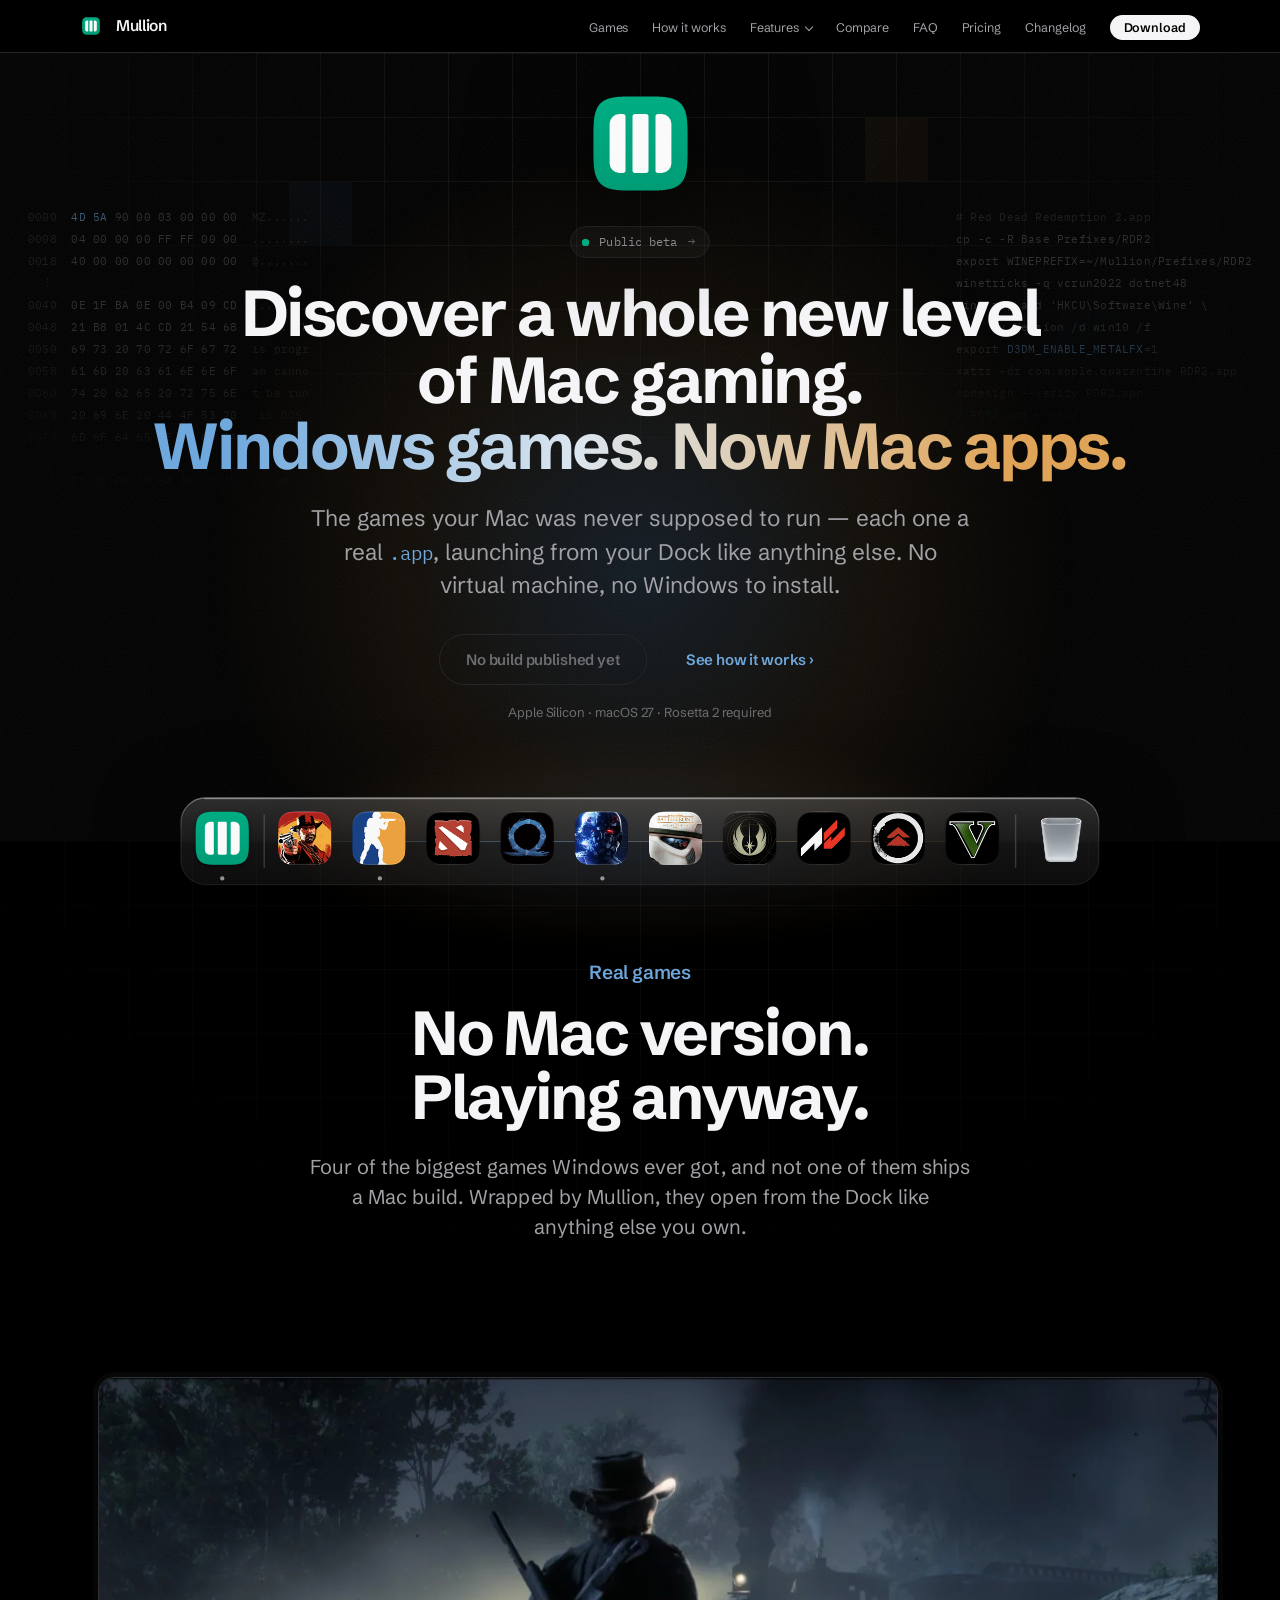
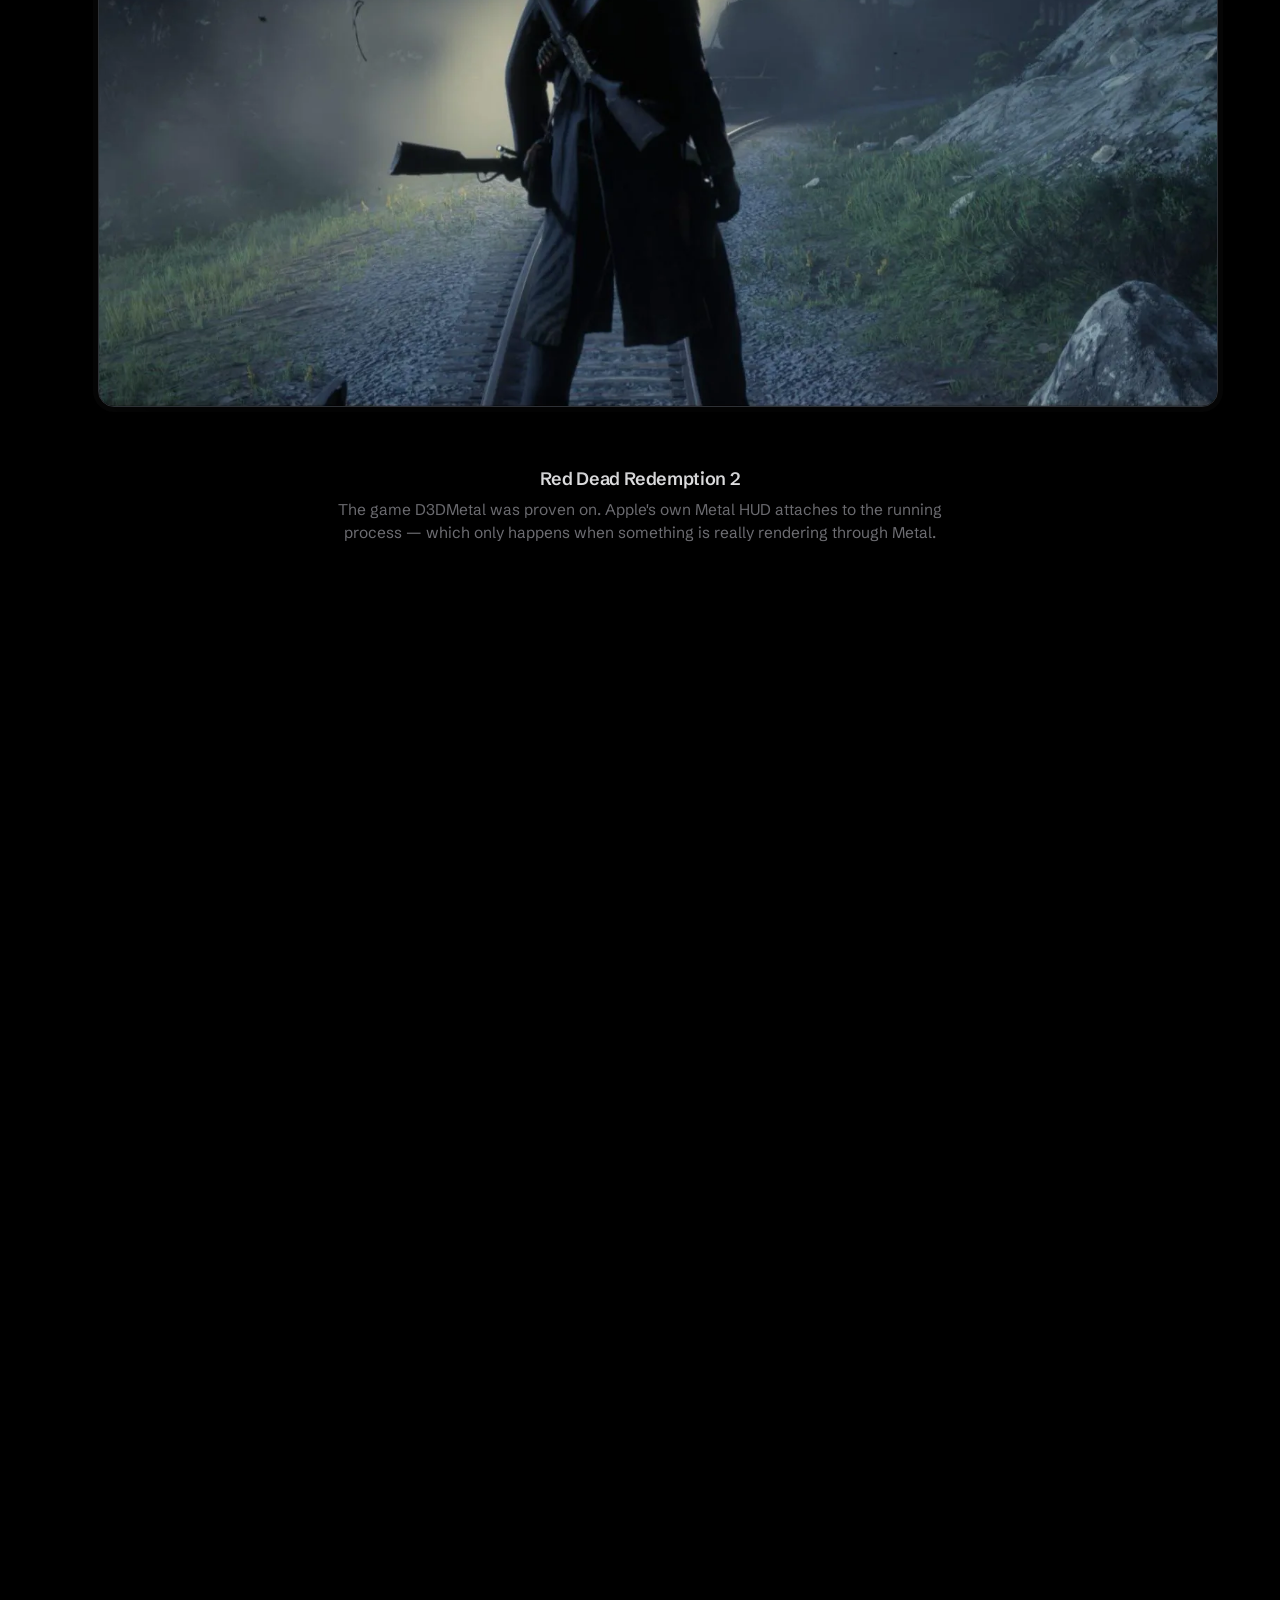
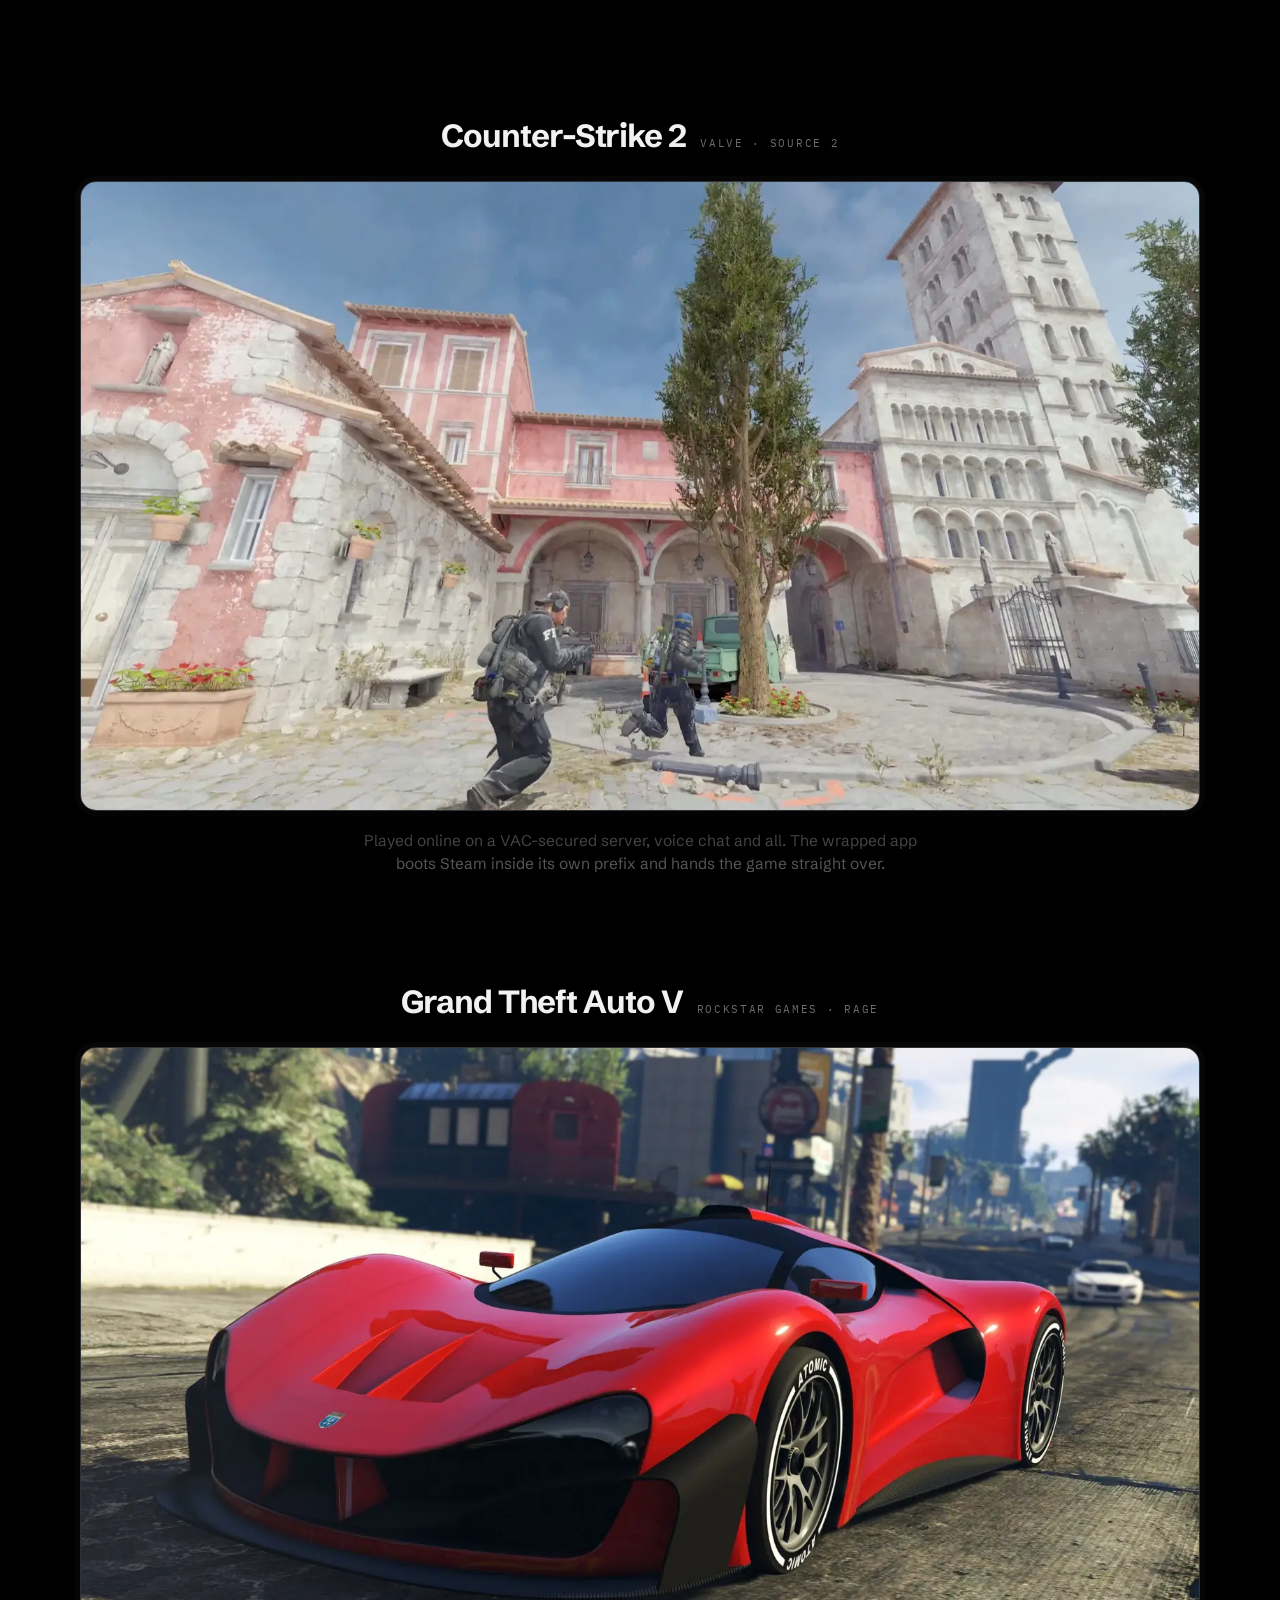
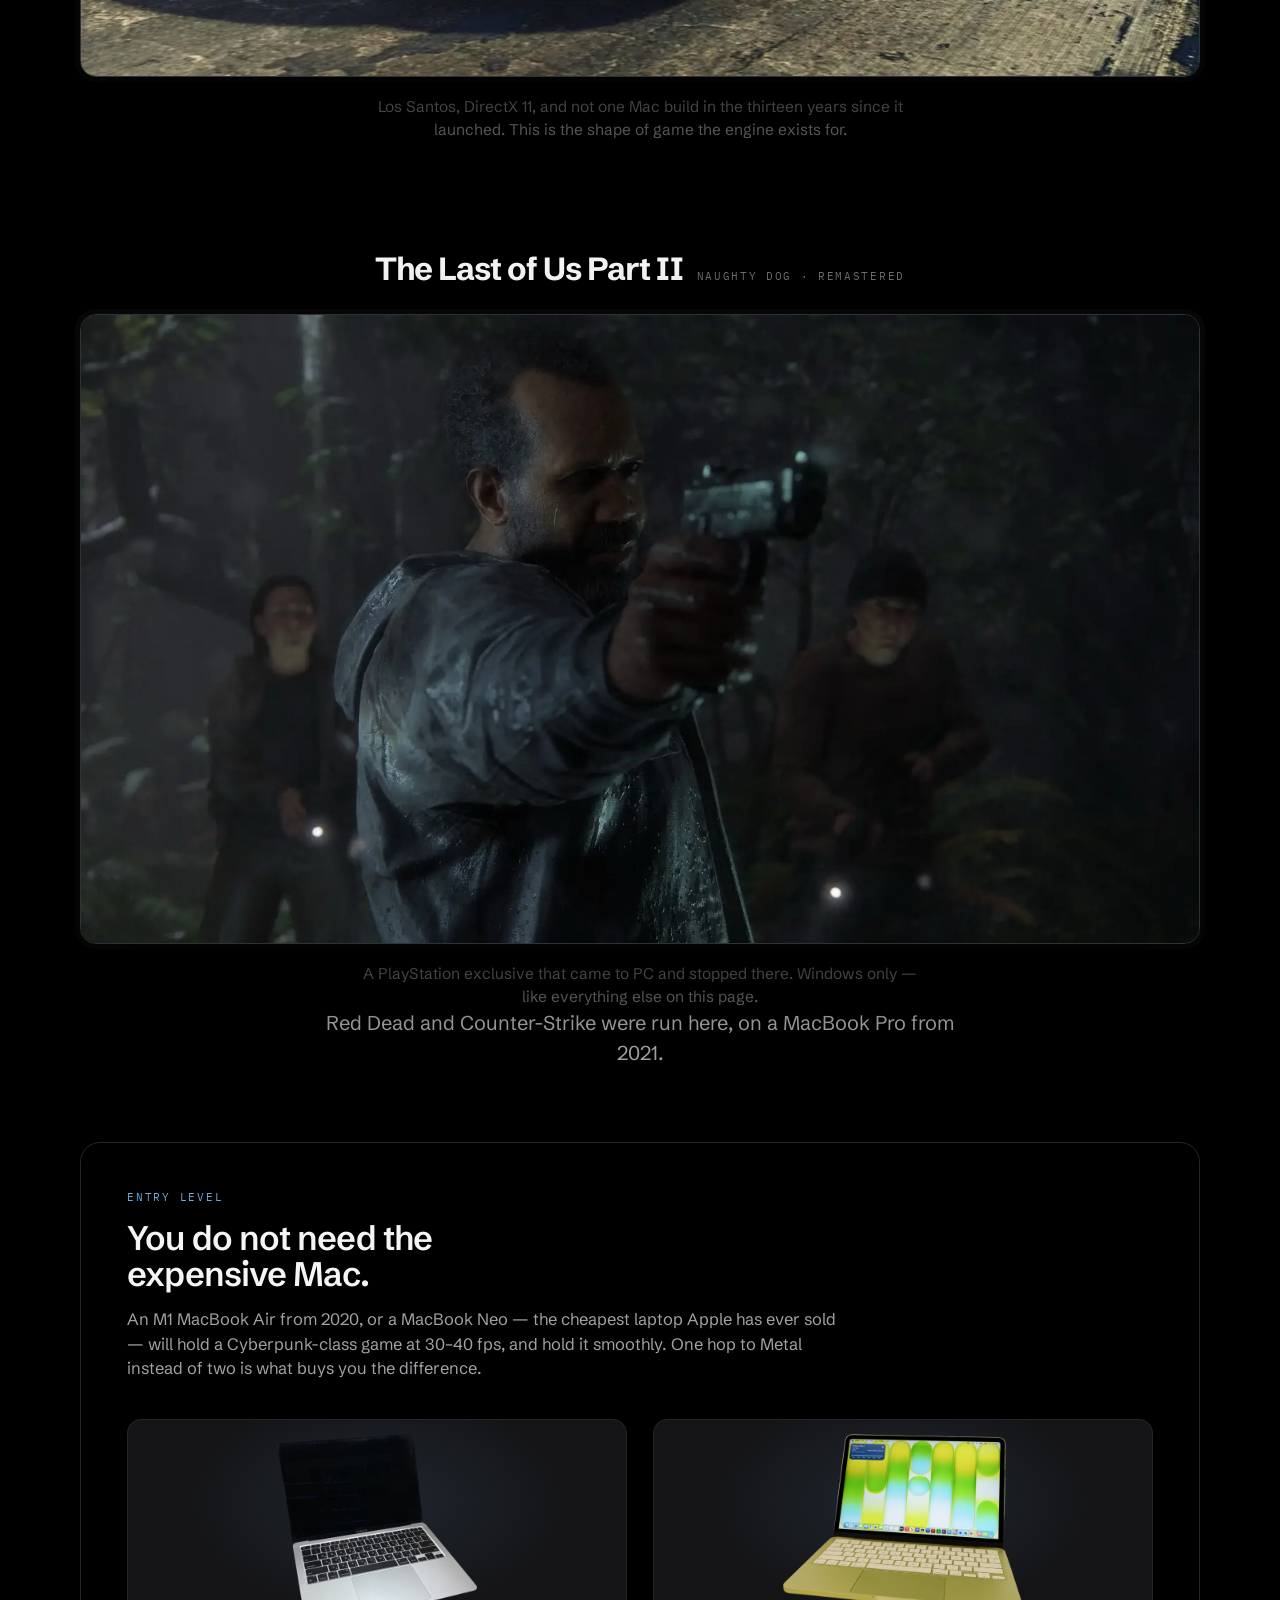
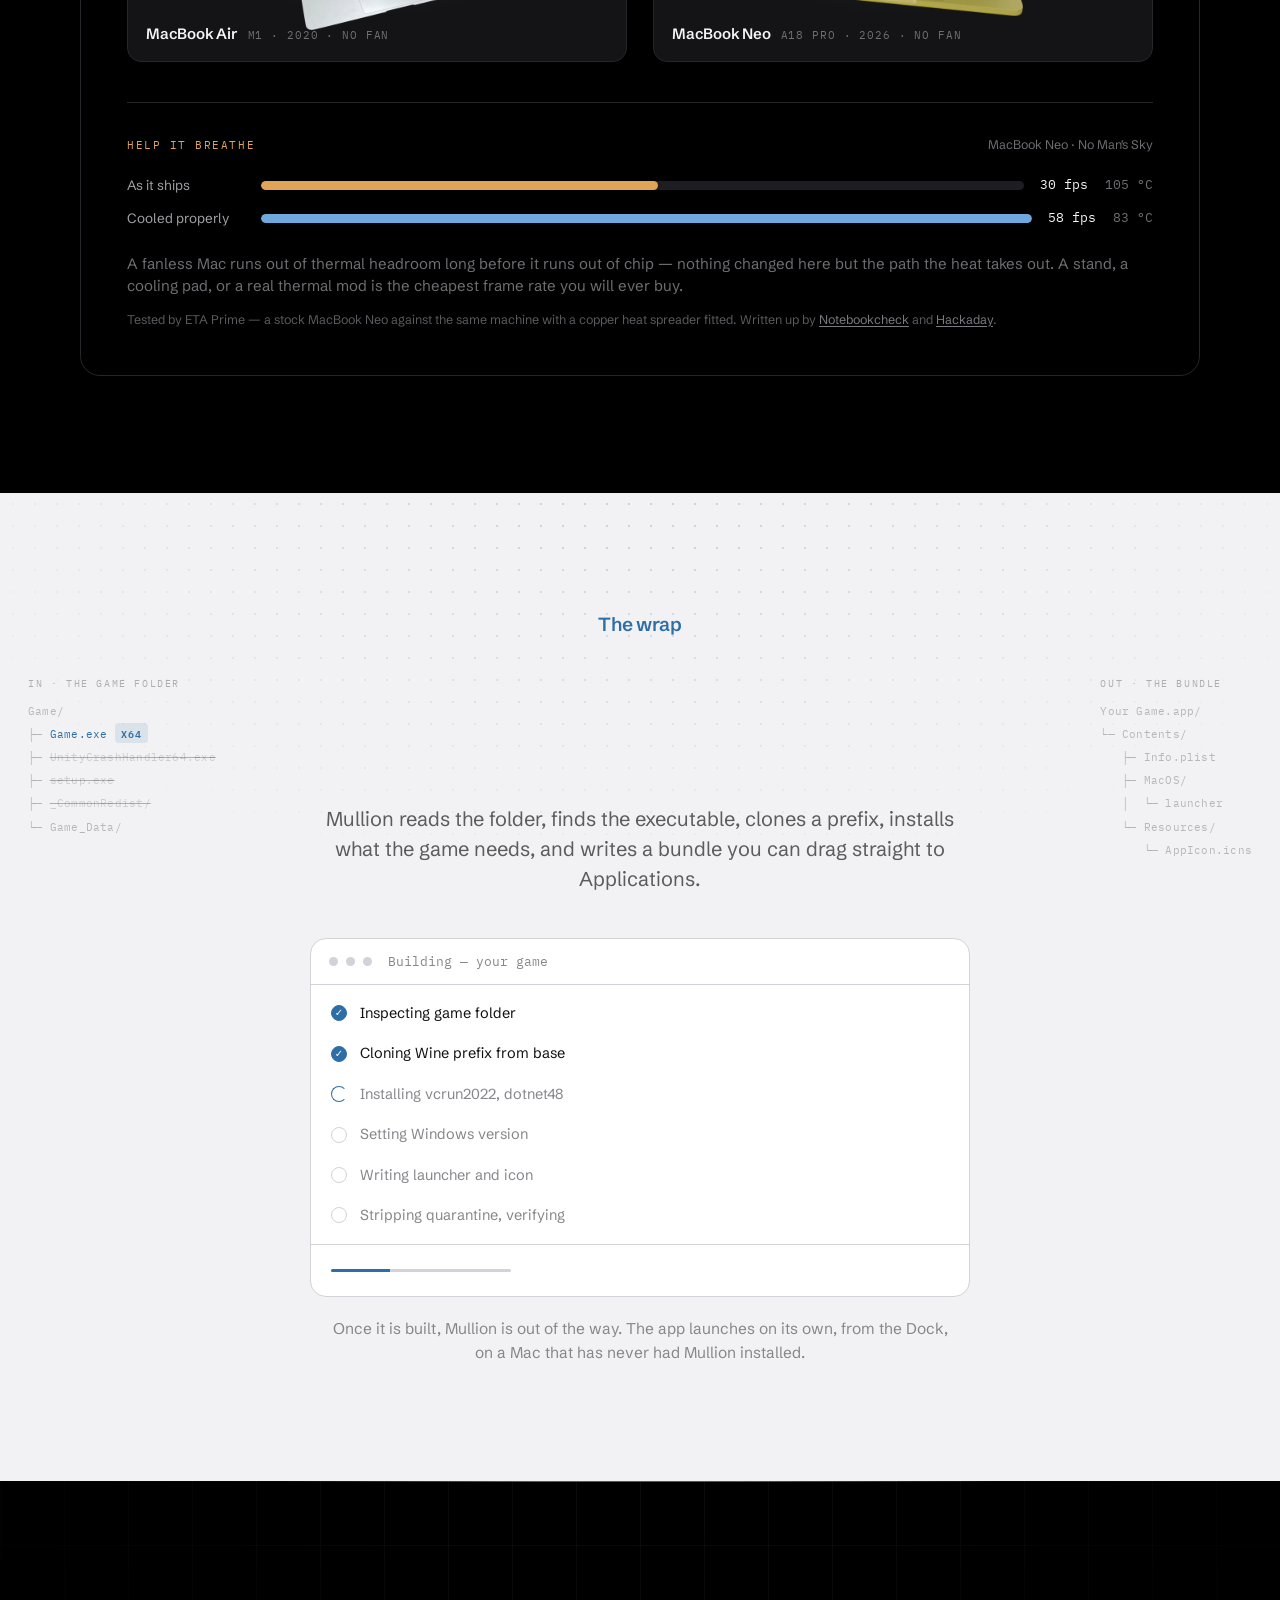
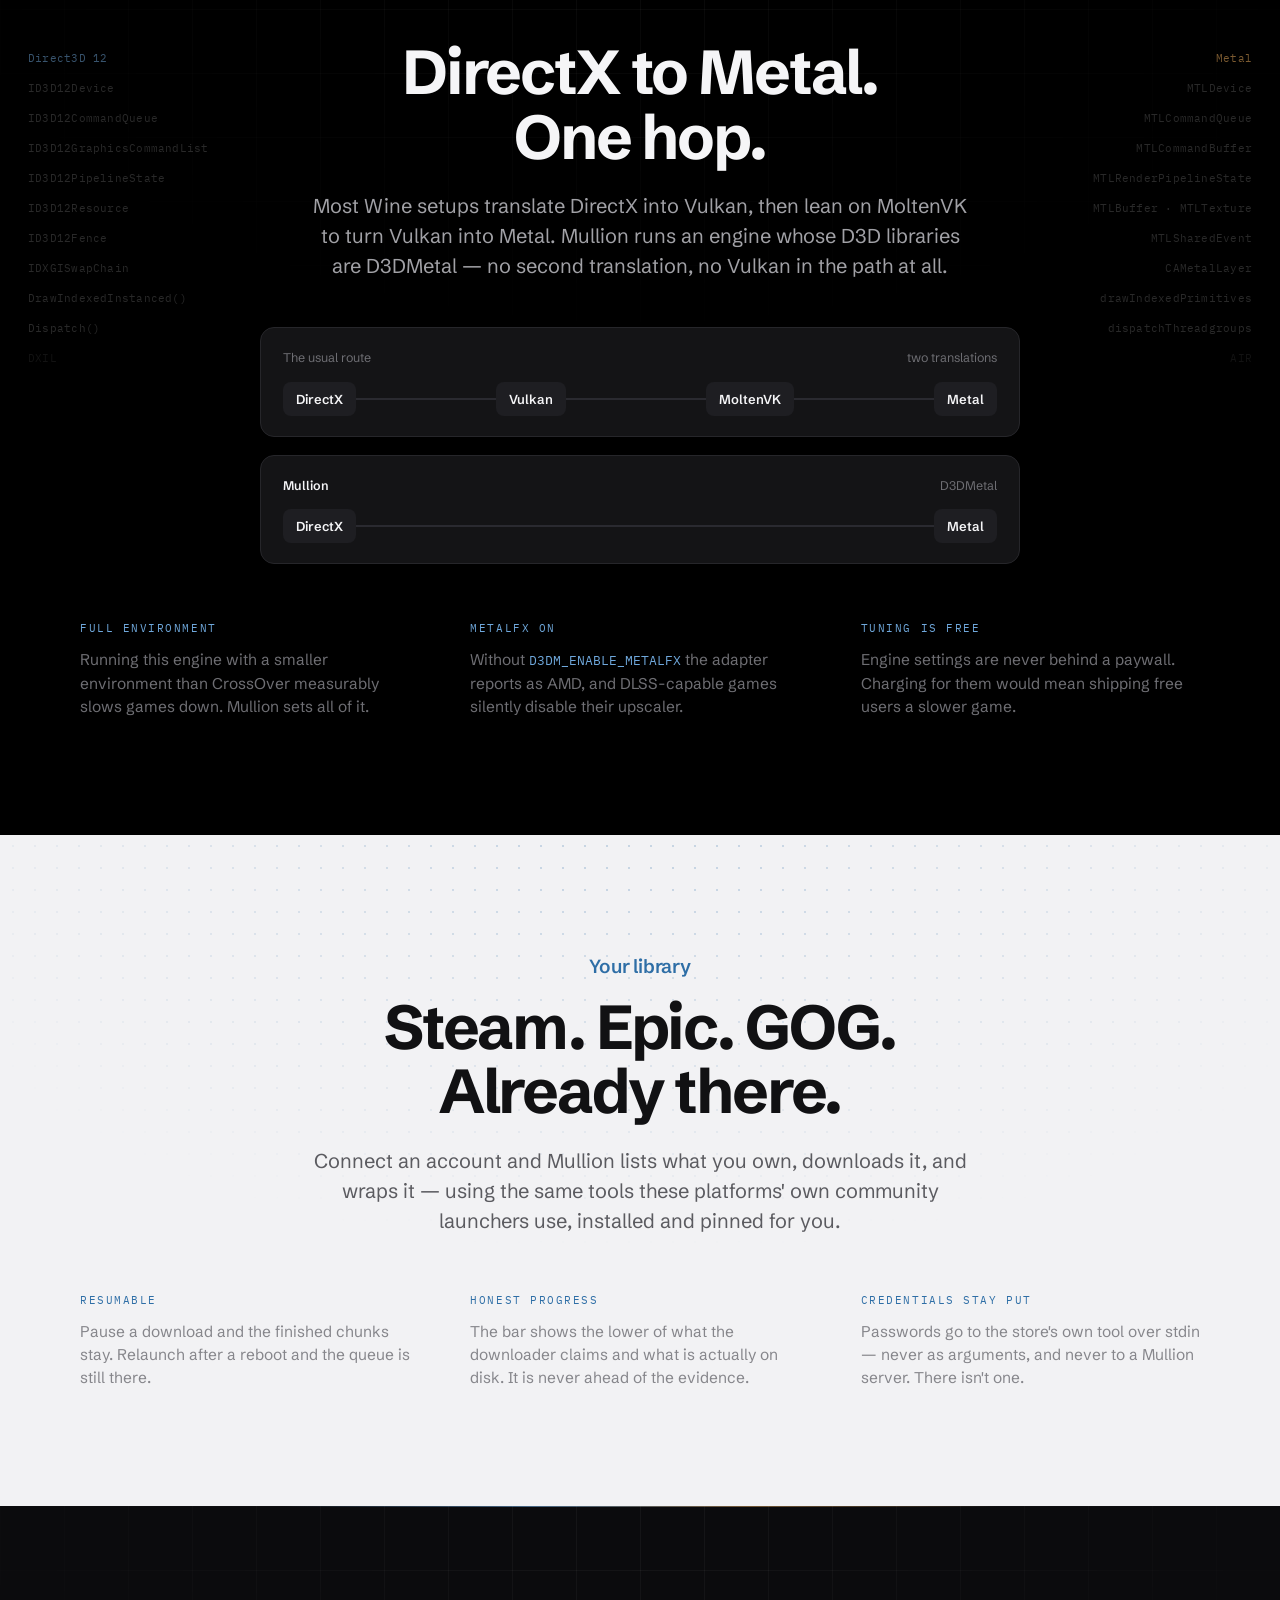
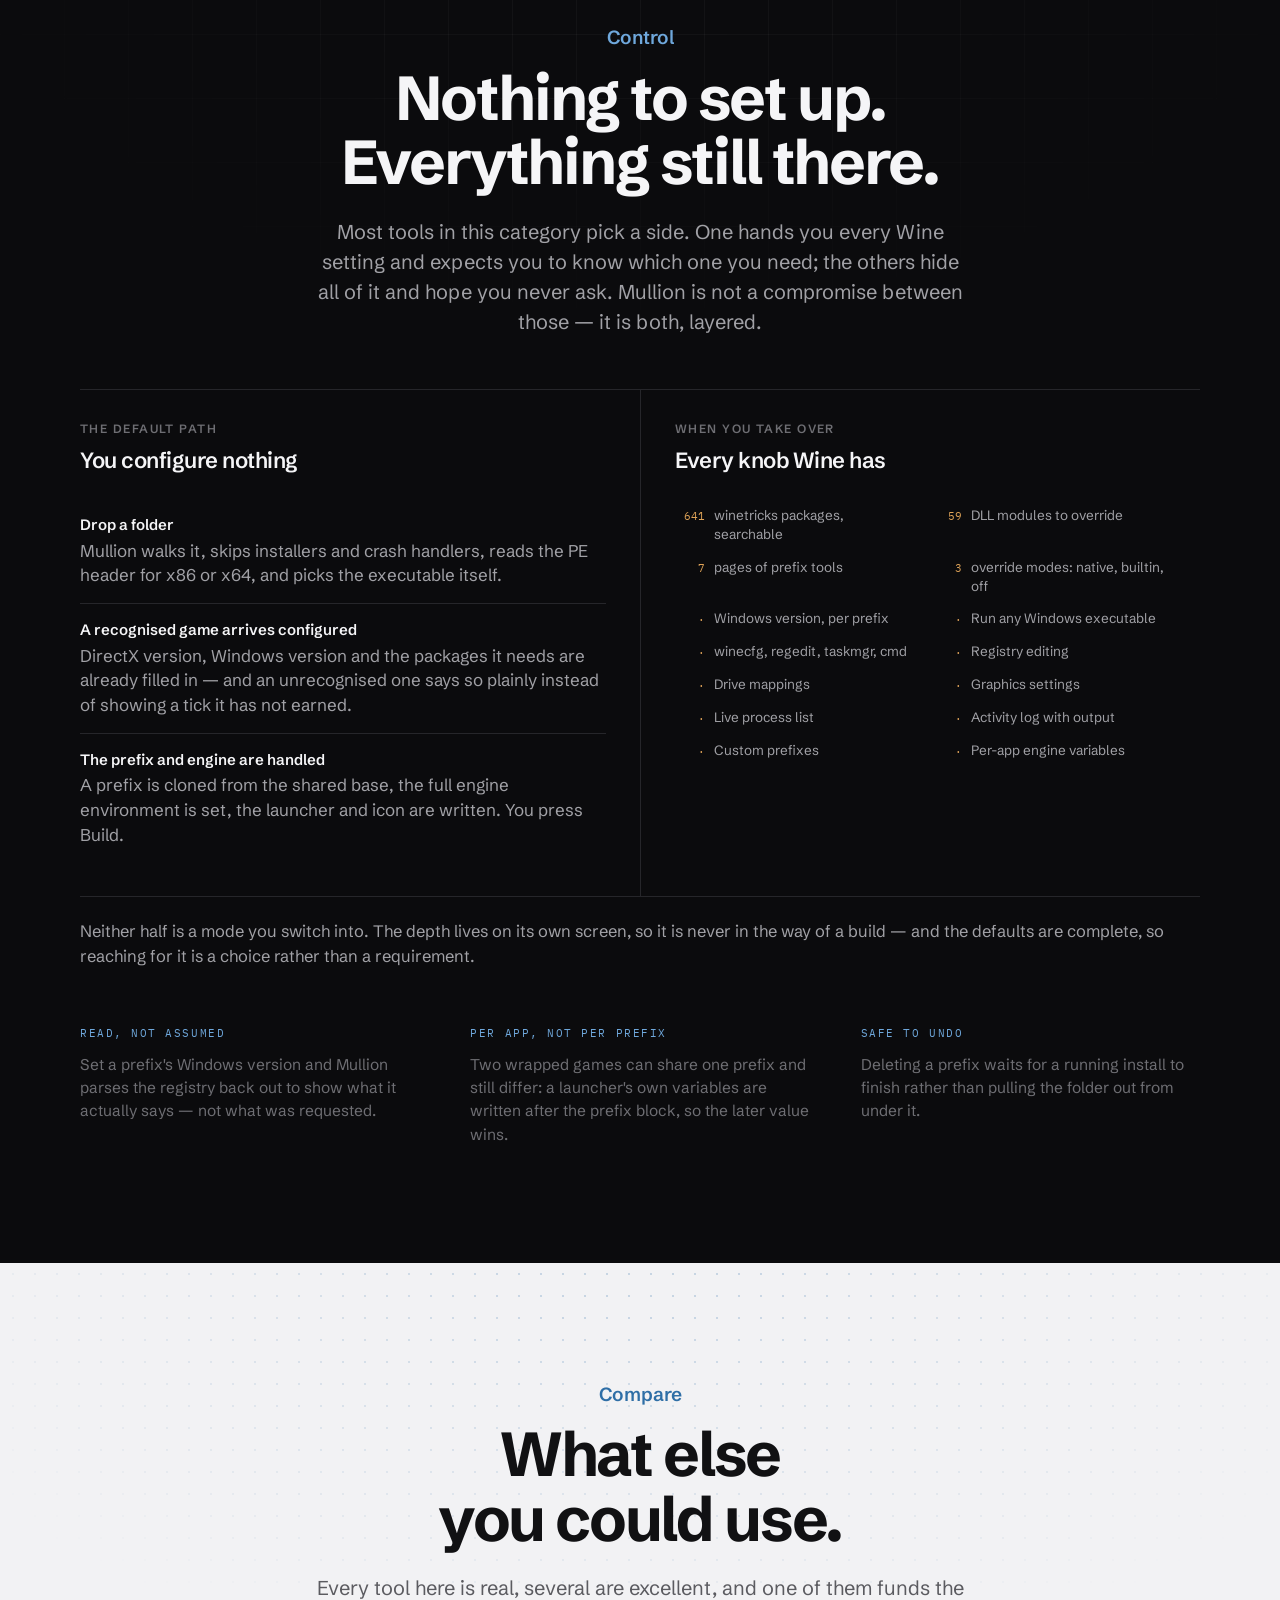
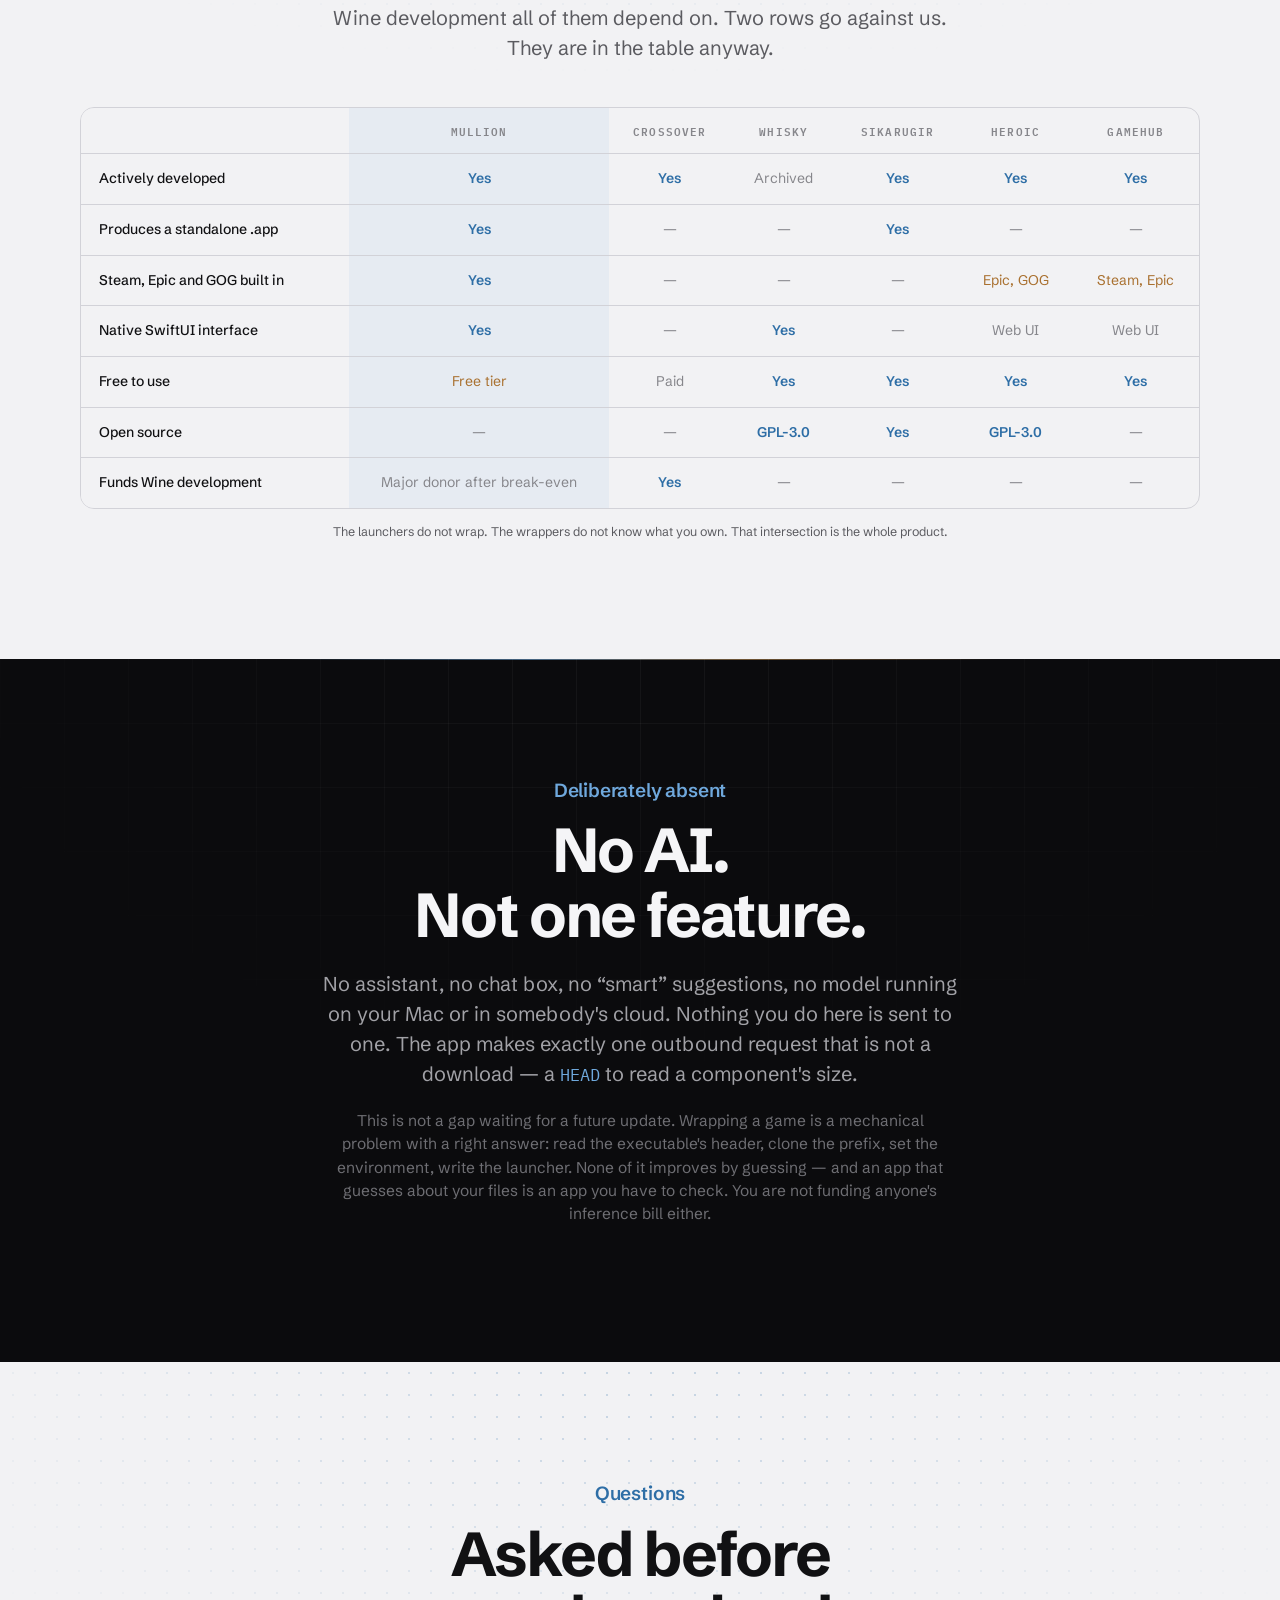
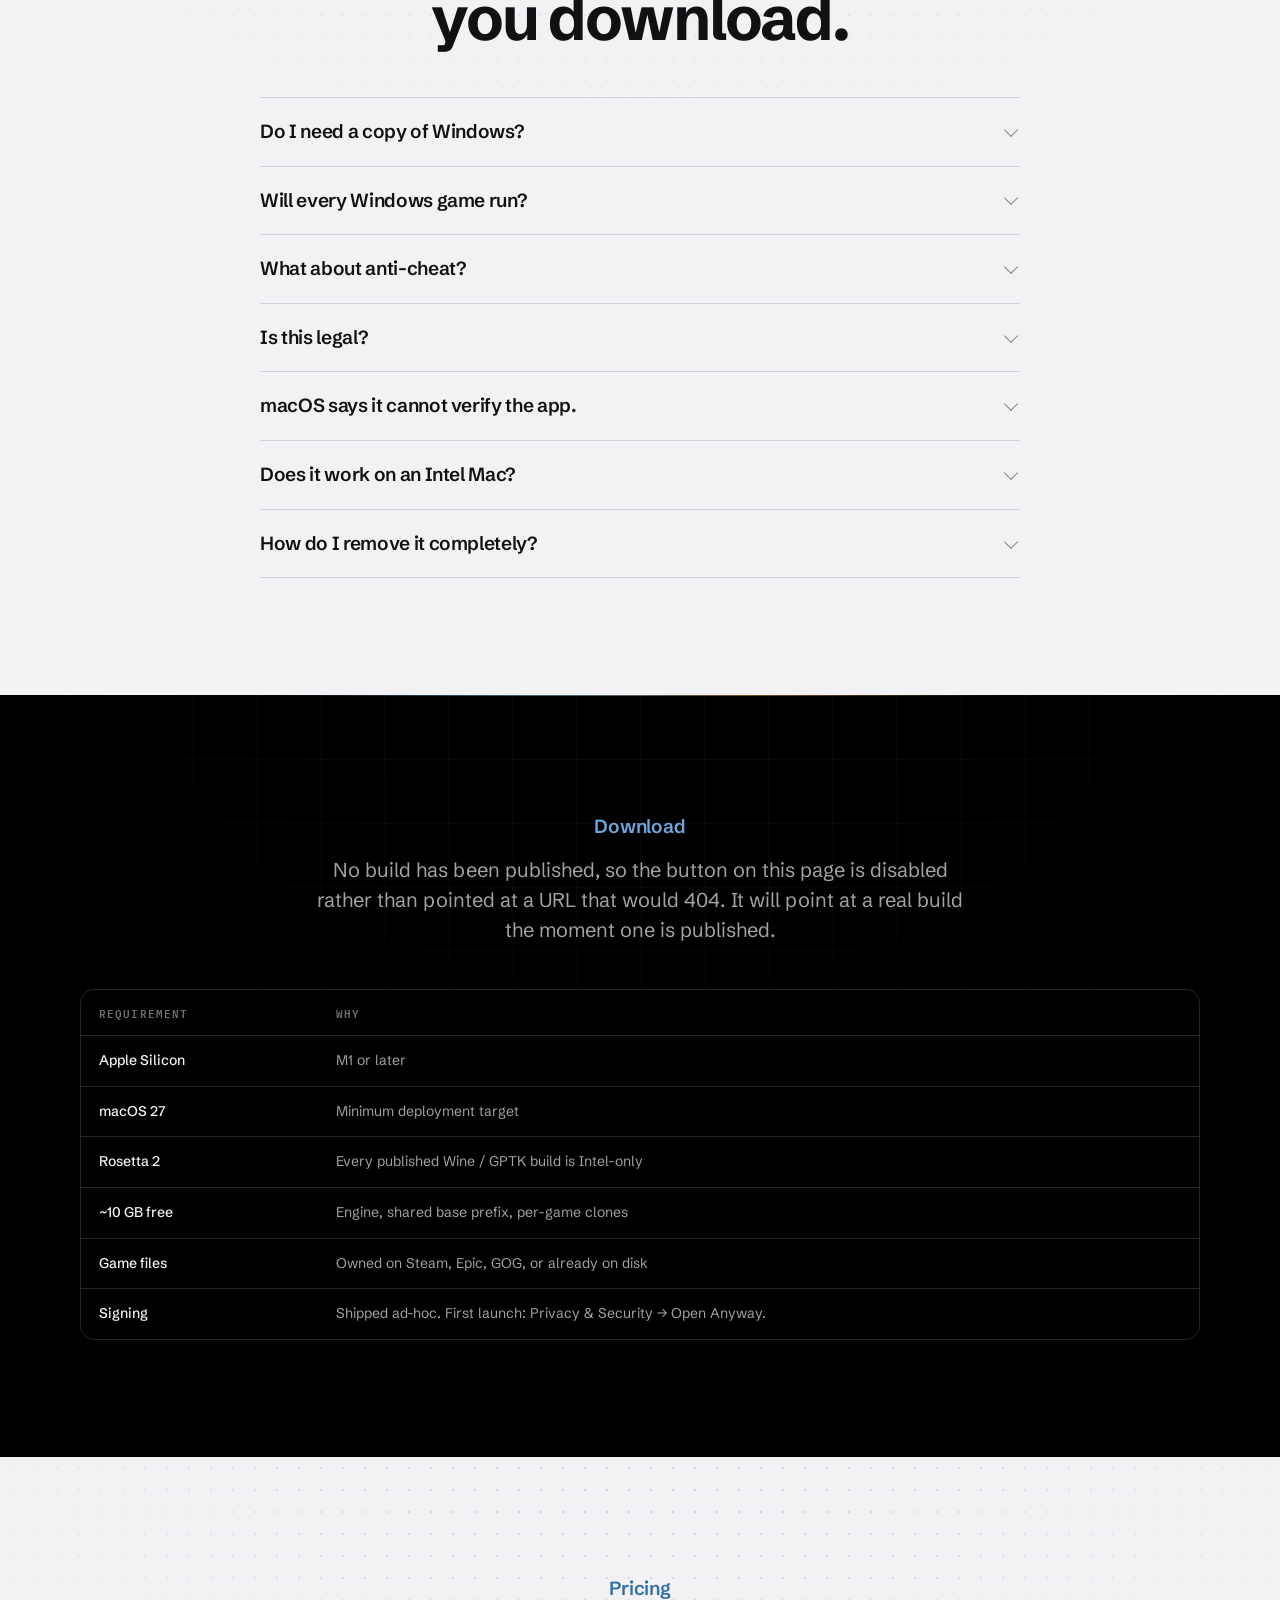
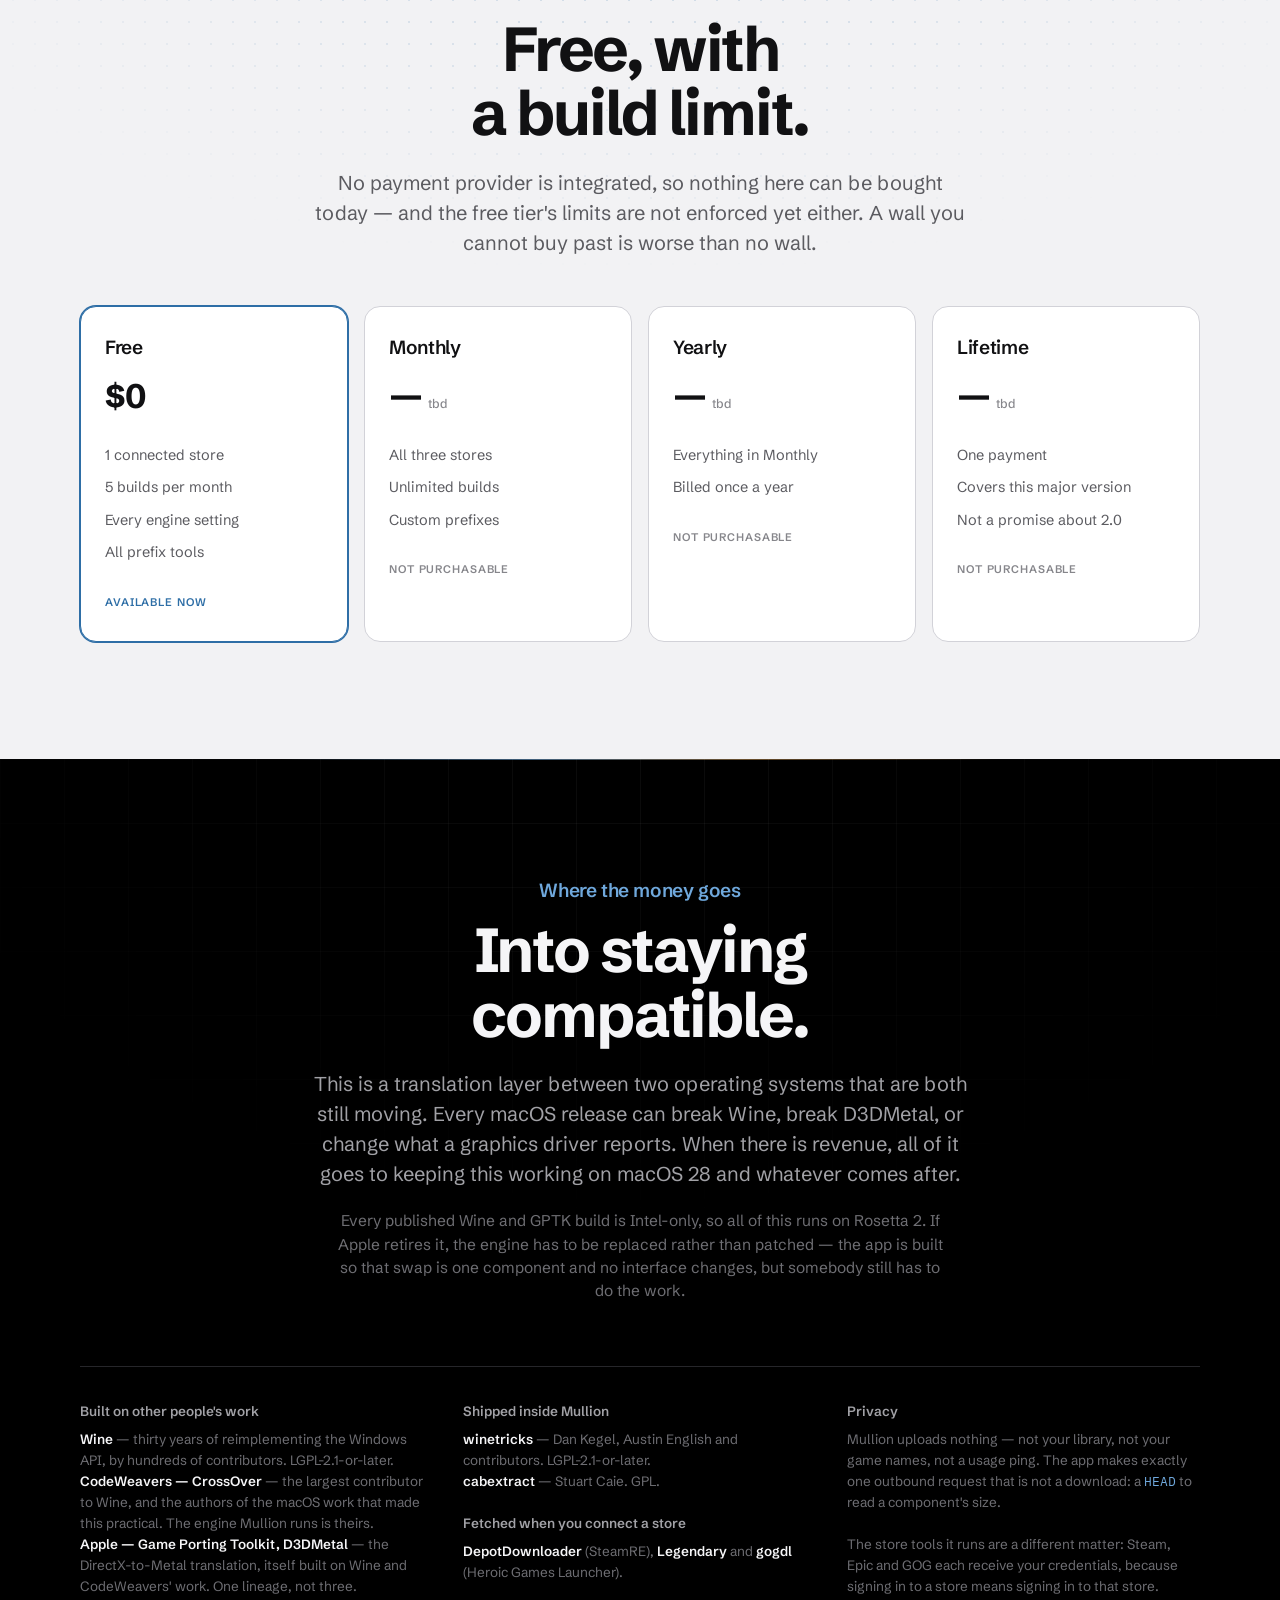
==== commit bd1d83e6: "feat: update meta description and add Google site verification tag" ====
--- a/index.html
+++ b/index.html
@@ -3,7 +3,8 @@
 <meta charset="utf-8">
 <meta name="viewport" content="width=device-width, initial-scale=1">
 <title>Mullion — Windows games, on your Mac</title>
-<meta name="description" content="Mullion wraps Windows games from Steam, Epic and GOG into real Mac apps that launch from your Dock. DirectX straight to Metal through D3DMetal — no virtual machine, no Windows to install.">
+<meta name="description" content="…">
+<meta name="google-site-verification" content="83HVRoG02GgfUkKn9wLt3avrx_Kkt-OF6jHi4EA1NV8" />
 <meta name="theme-color" content="#000000">
 <meta property="og:type" content="website">
 <meta property="og:site_name" content="Mullion">
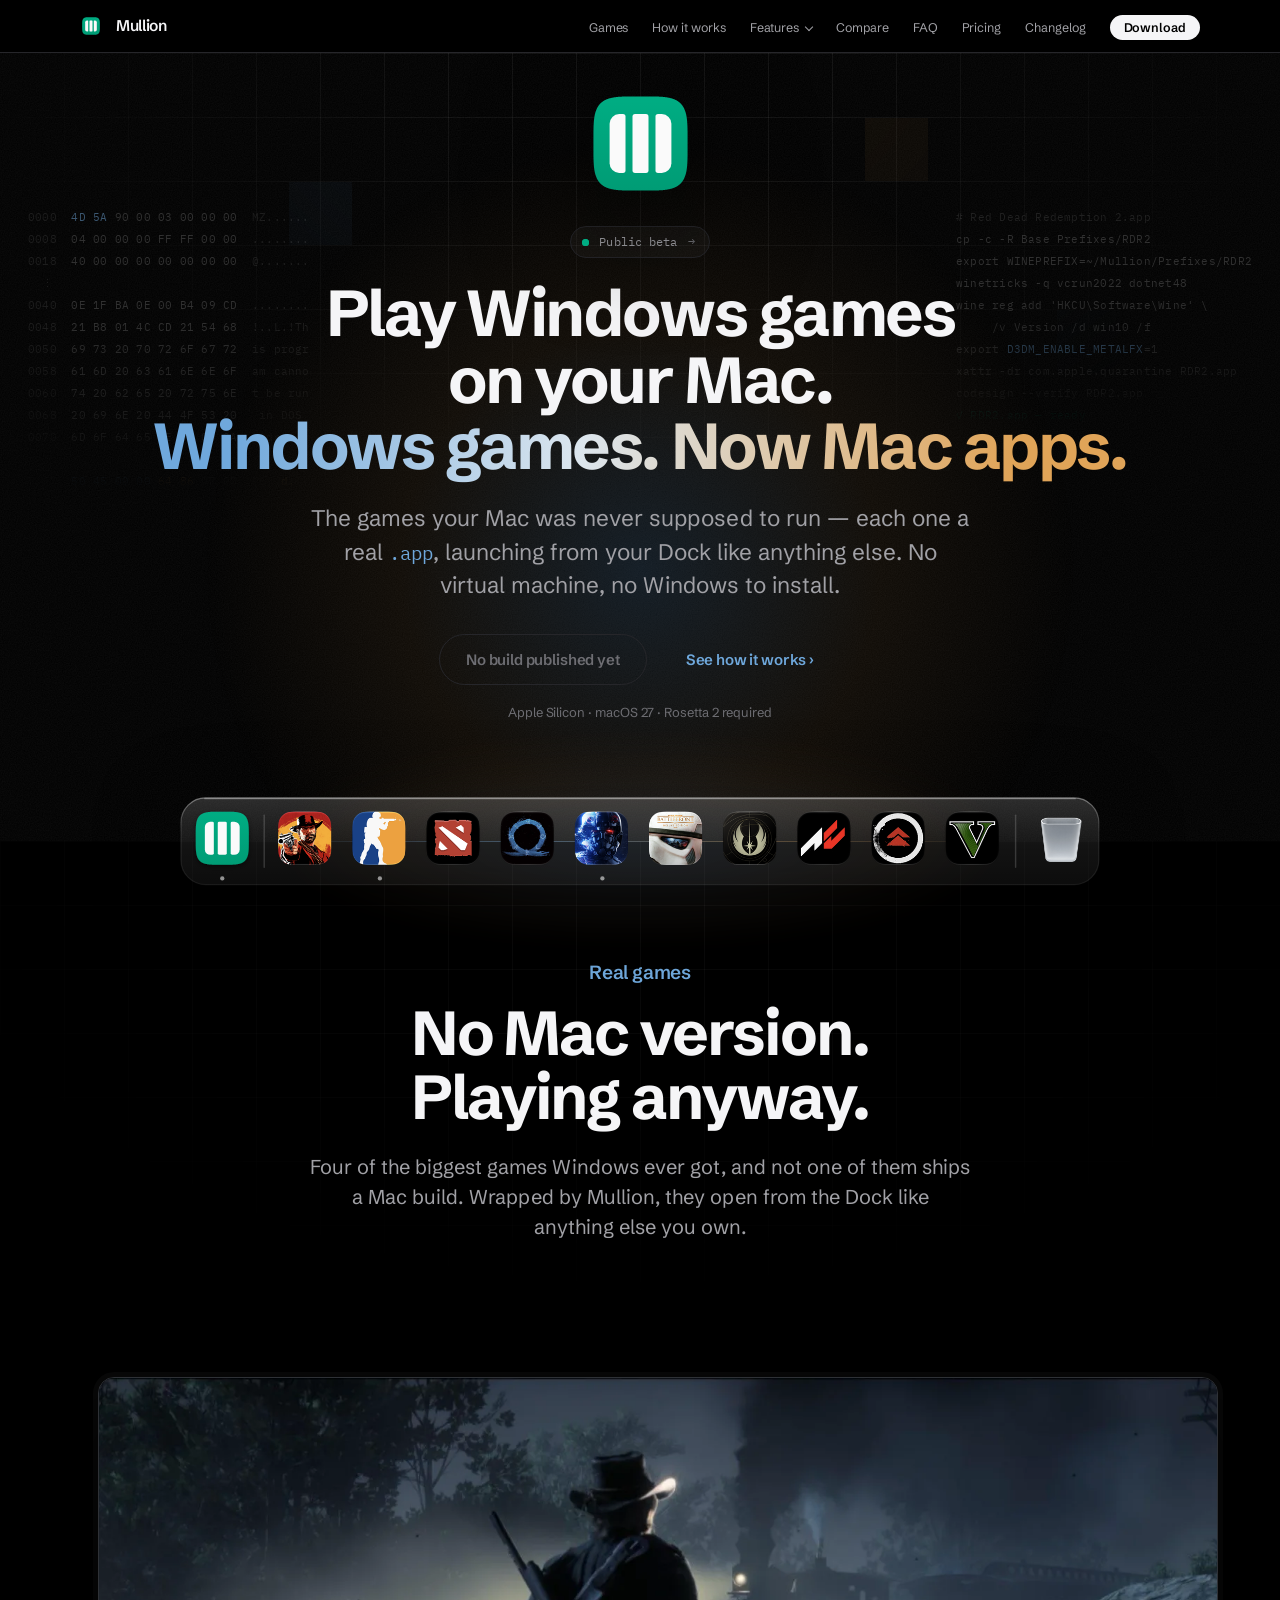
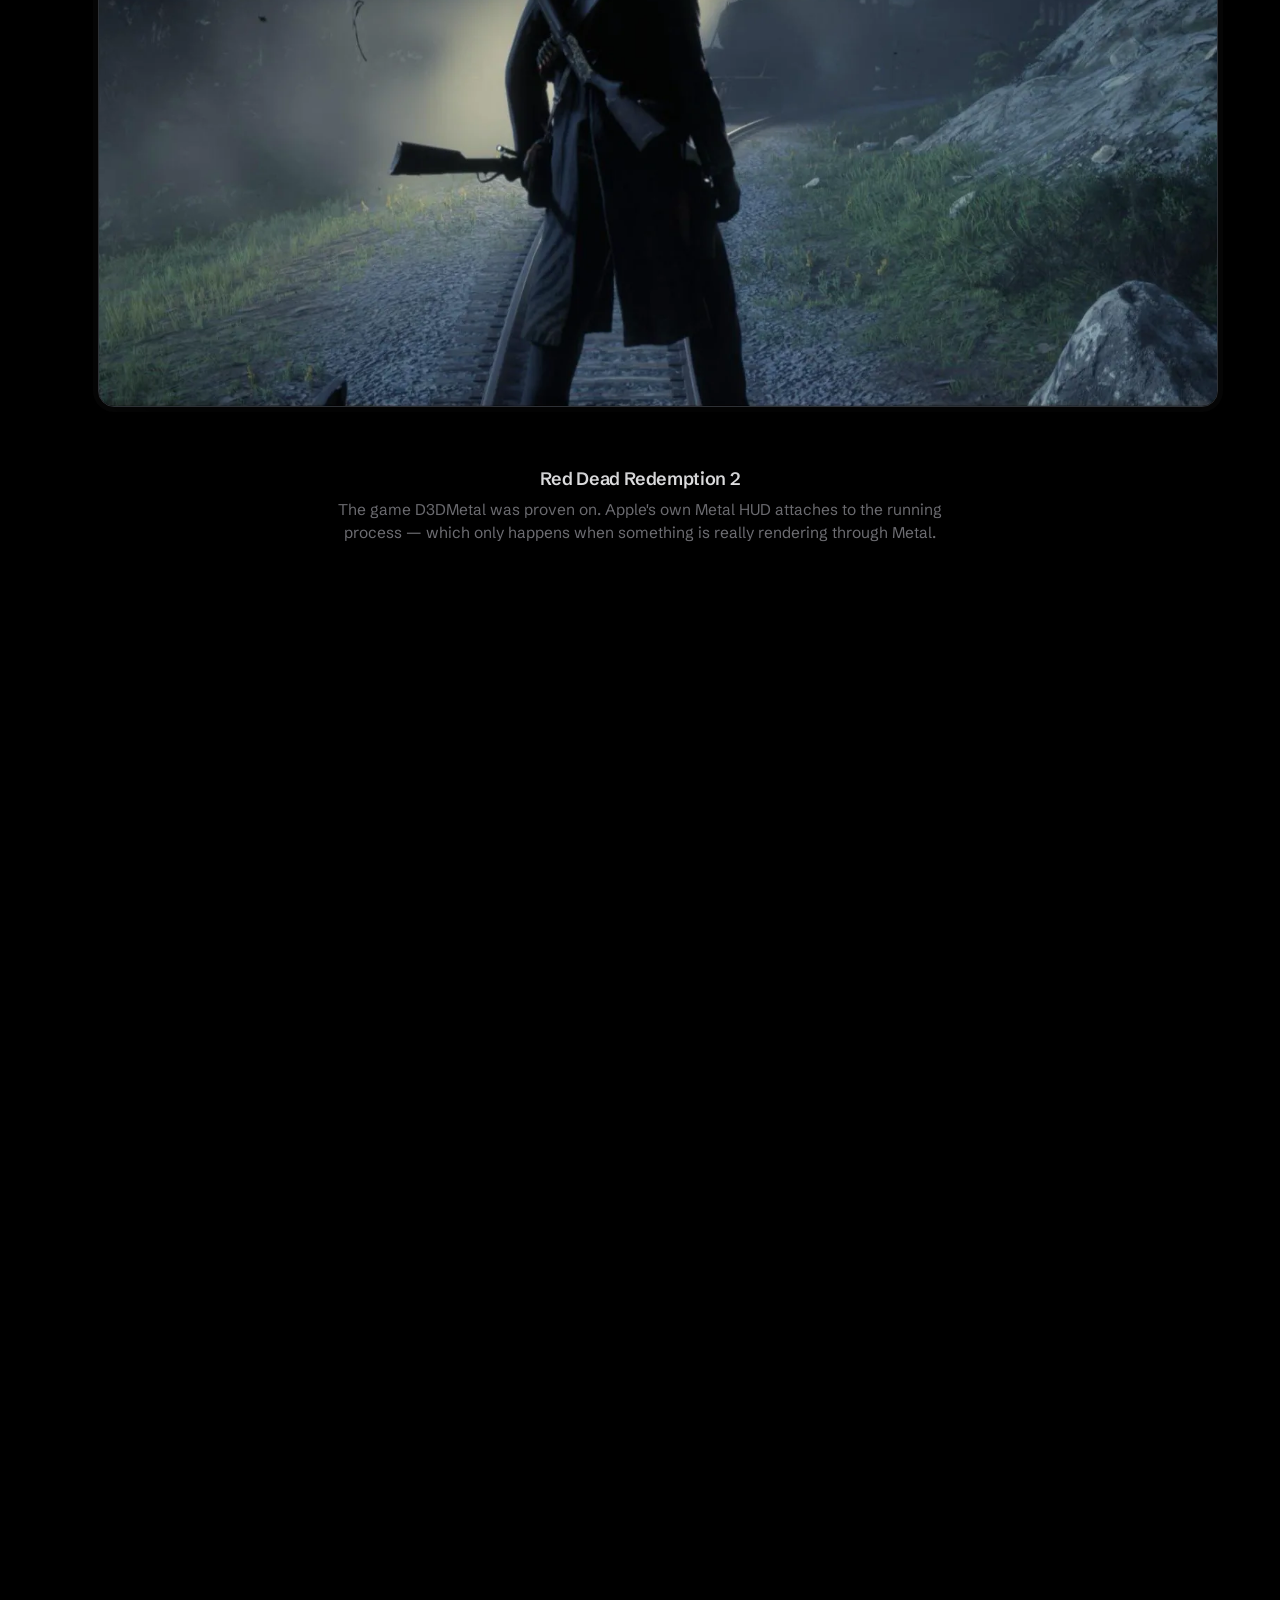
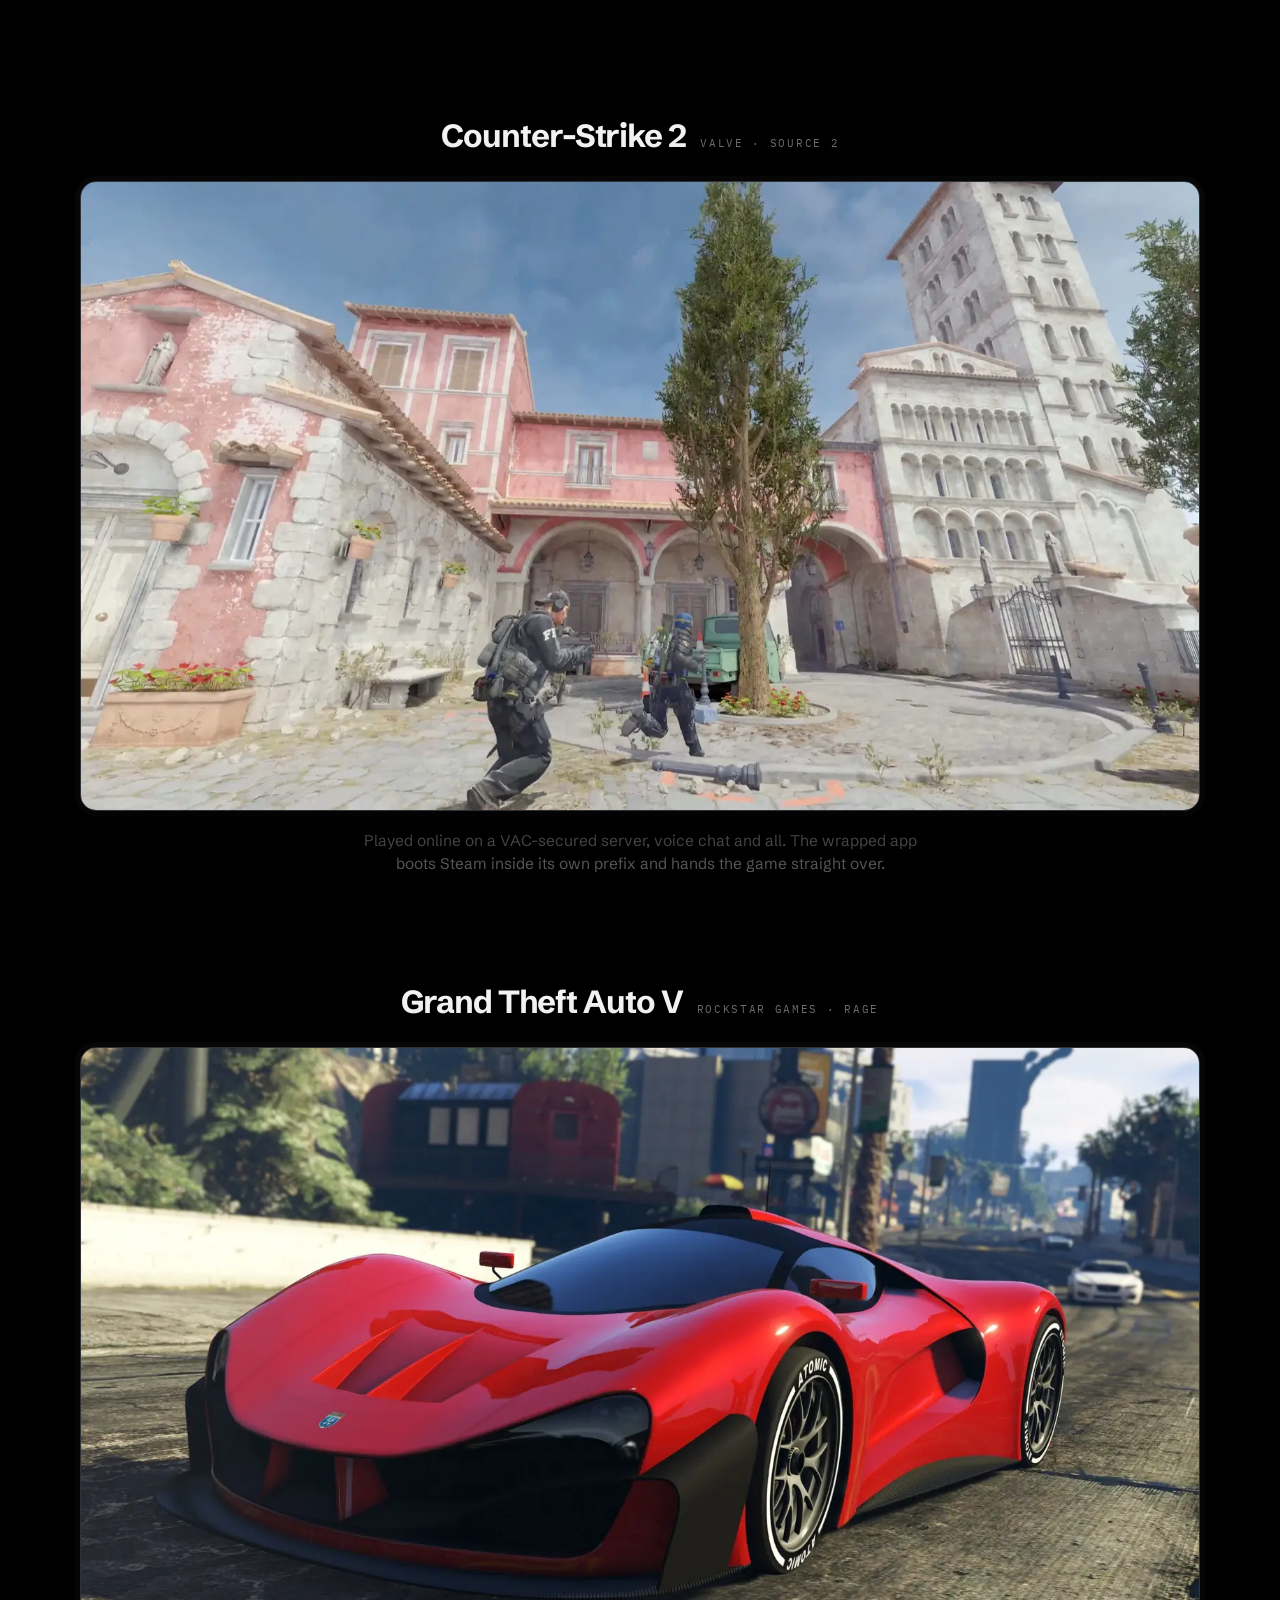
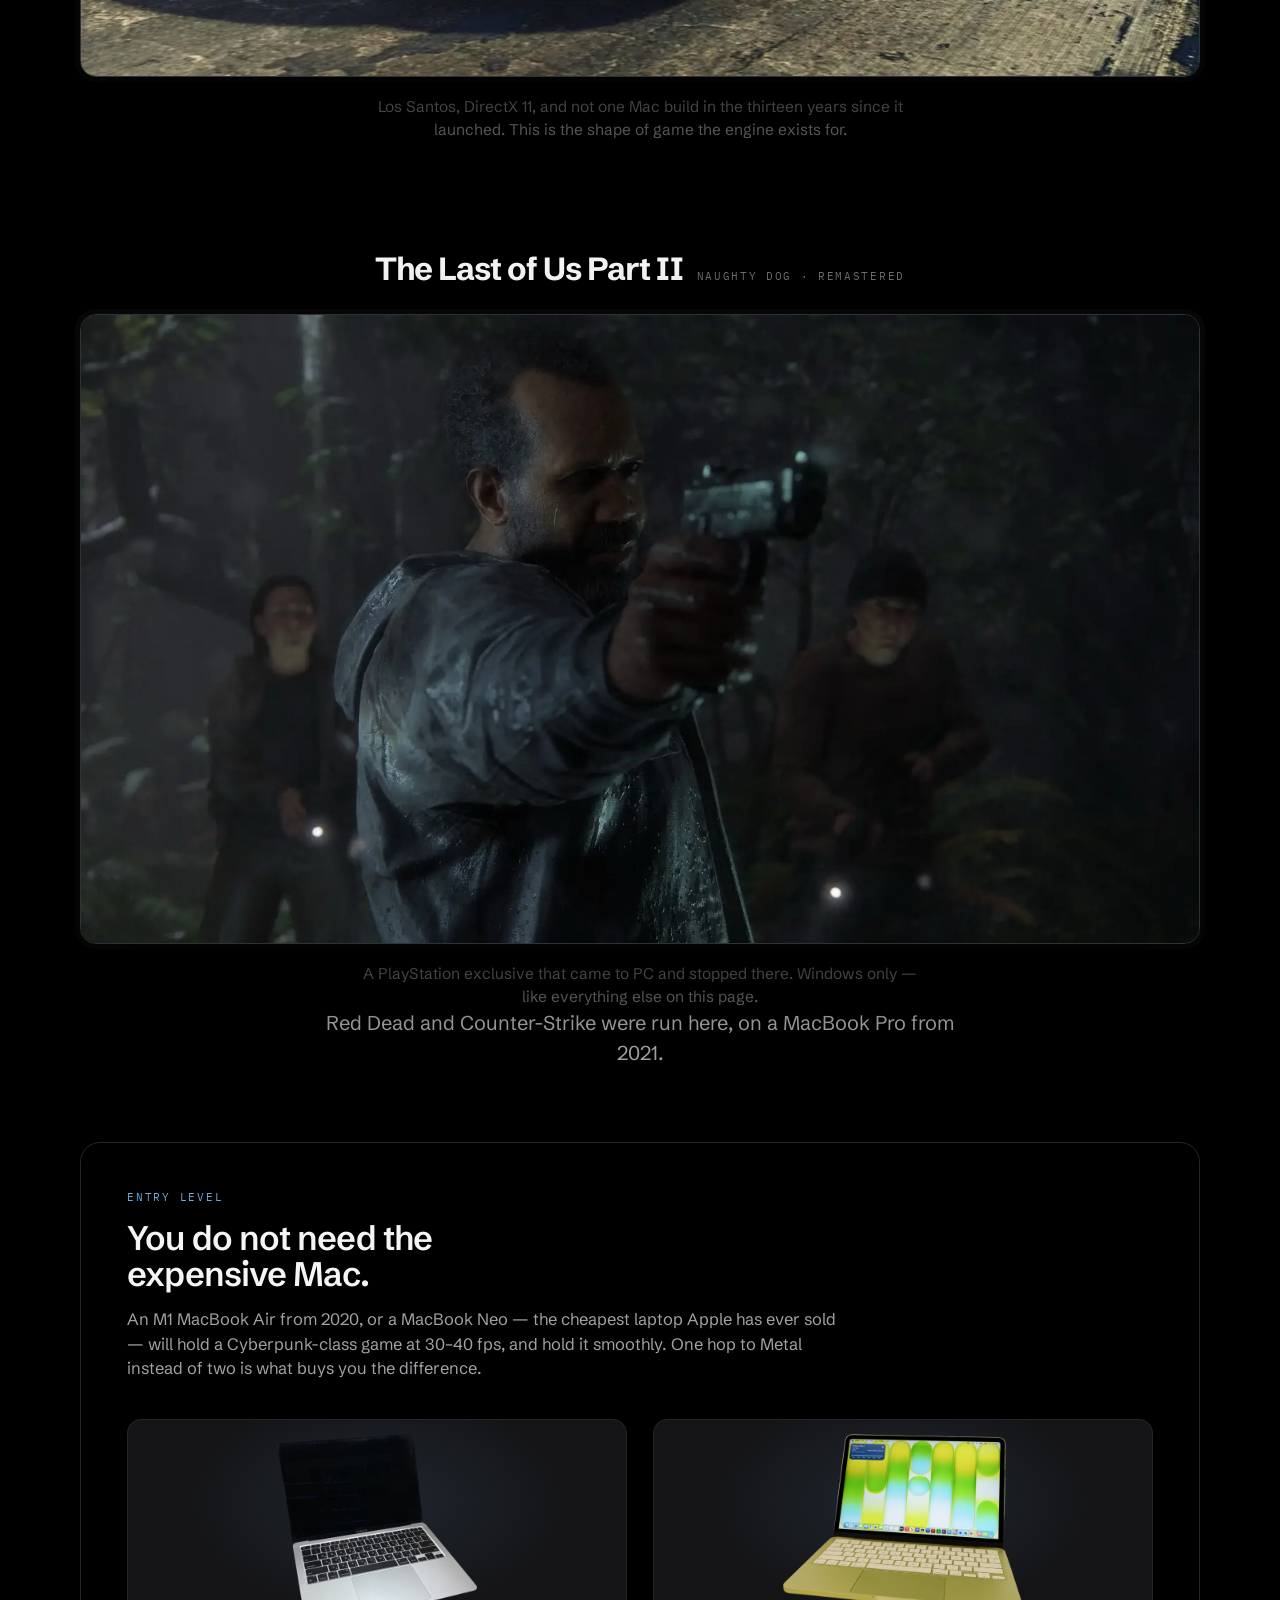
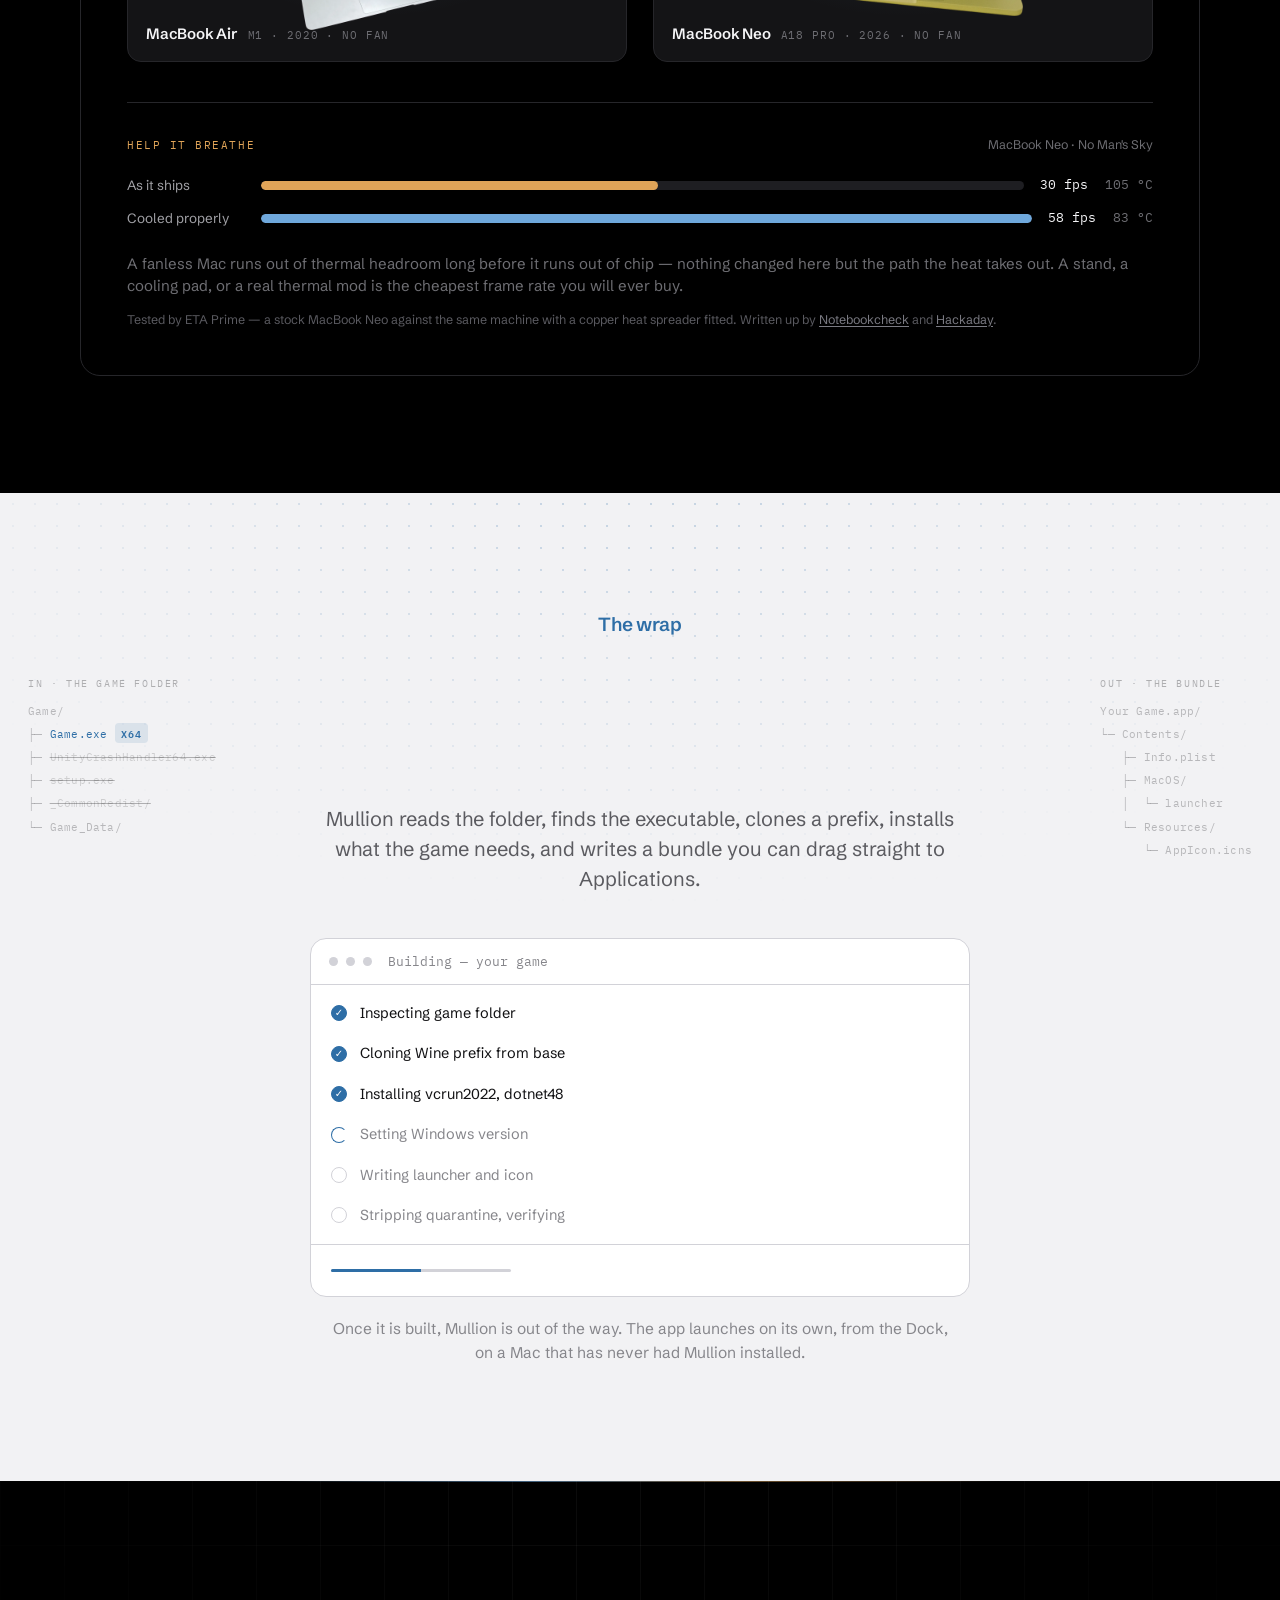
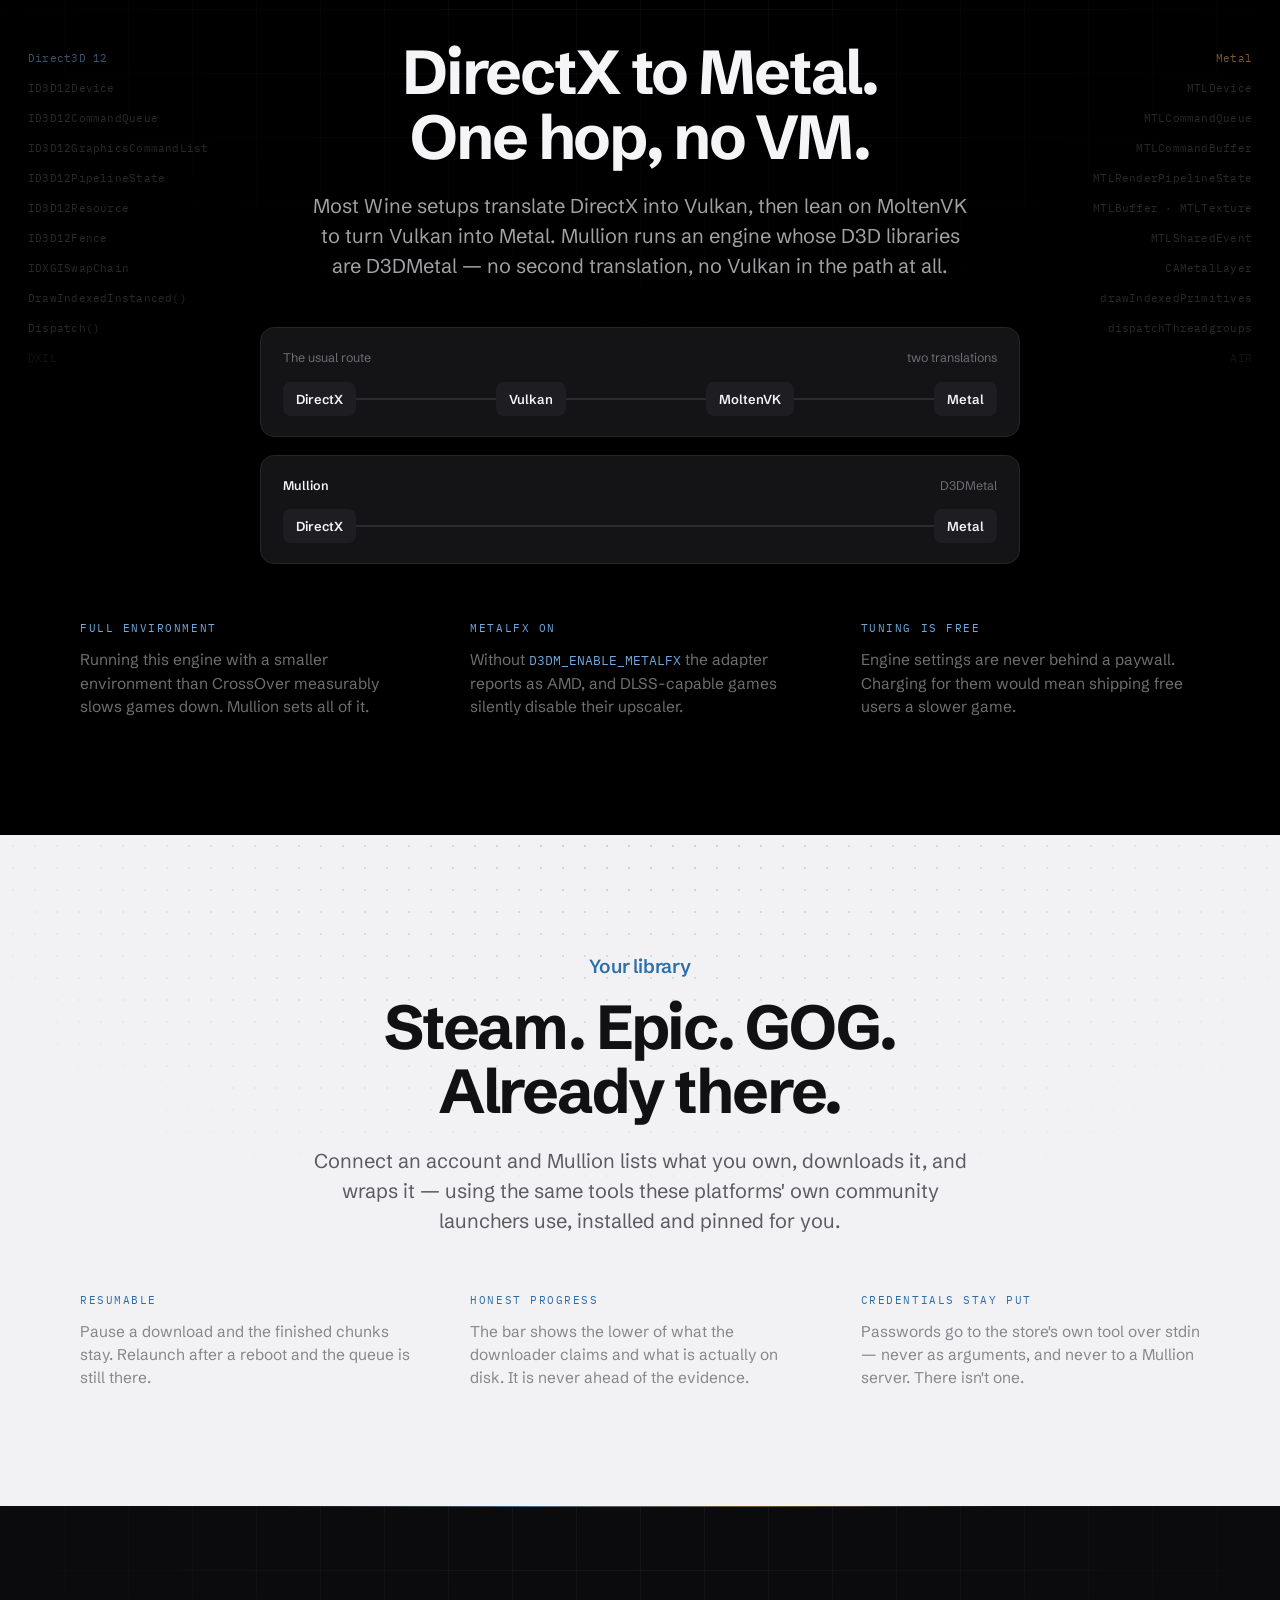
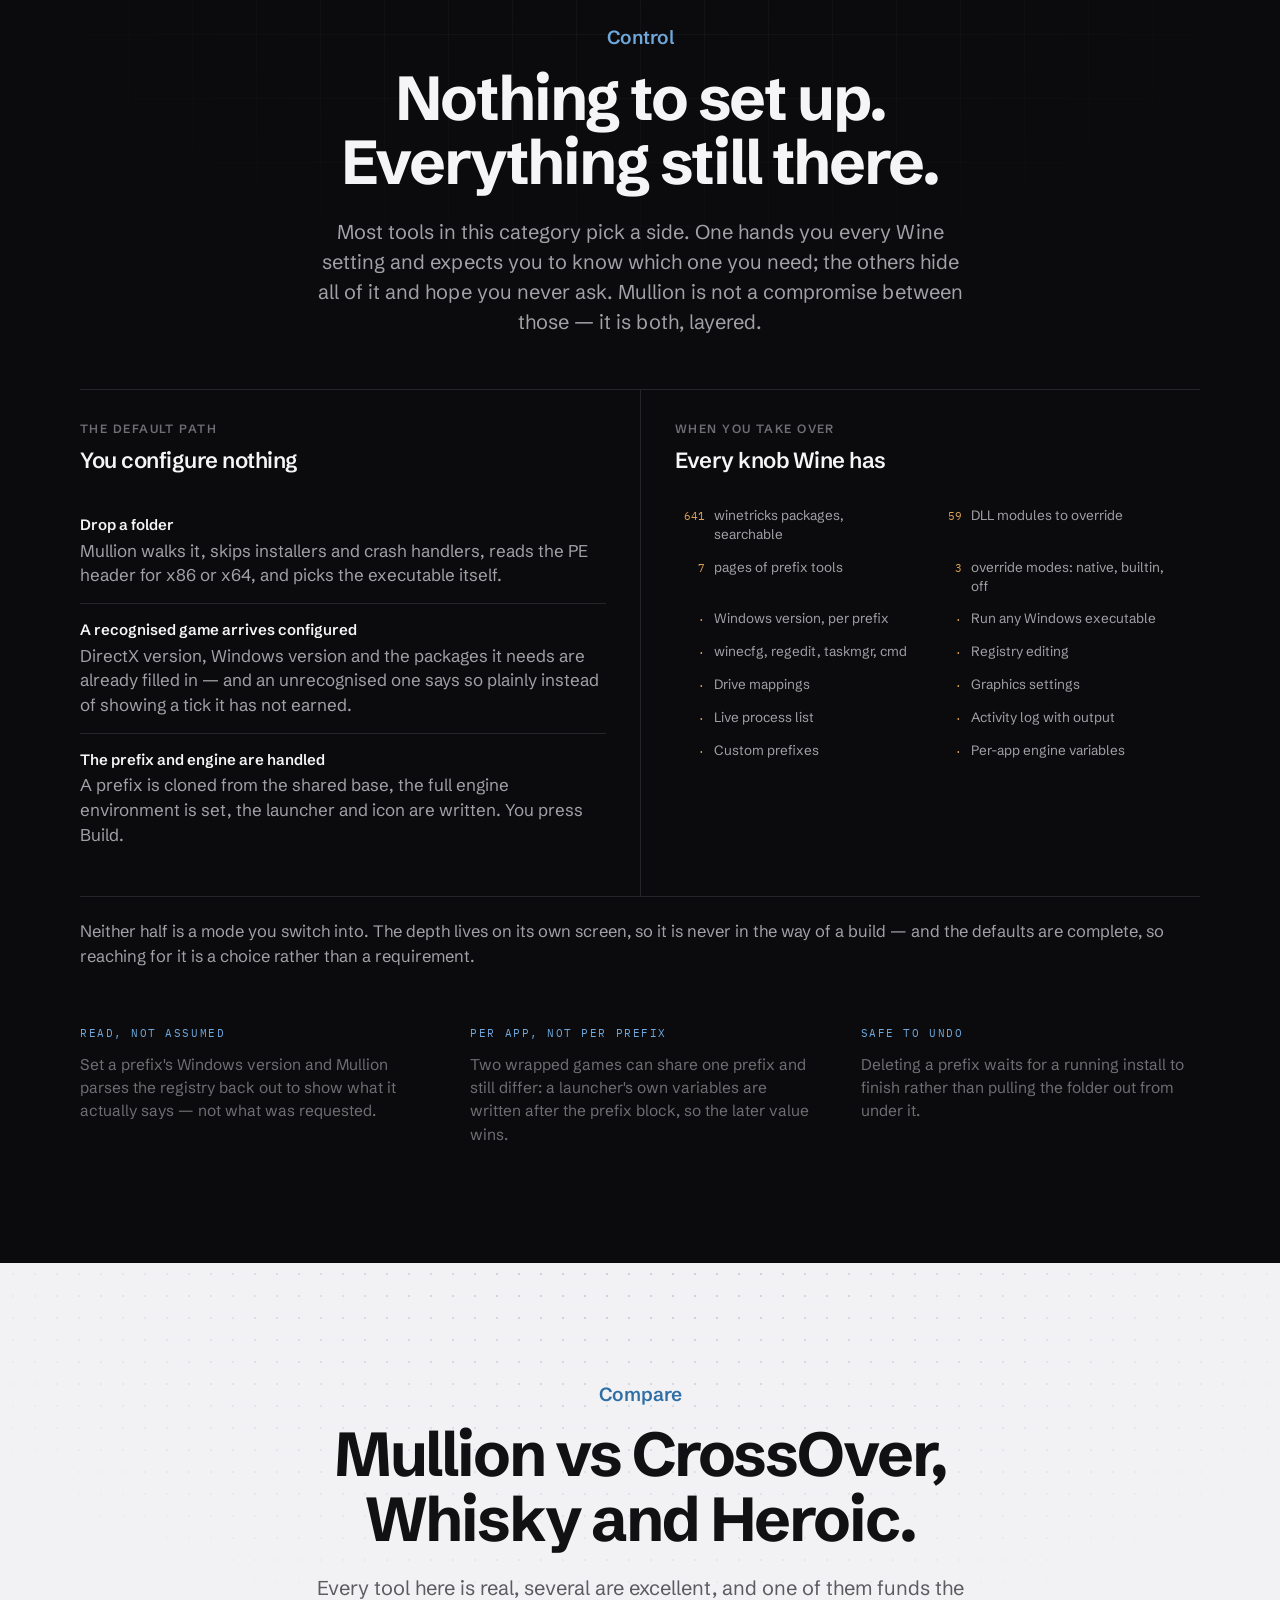
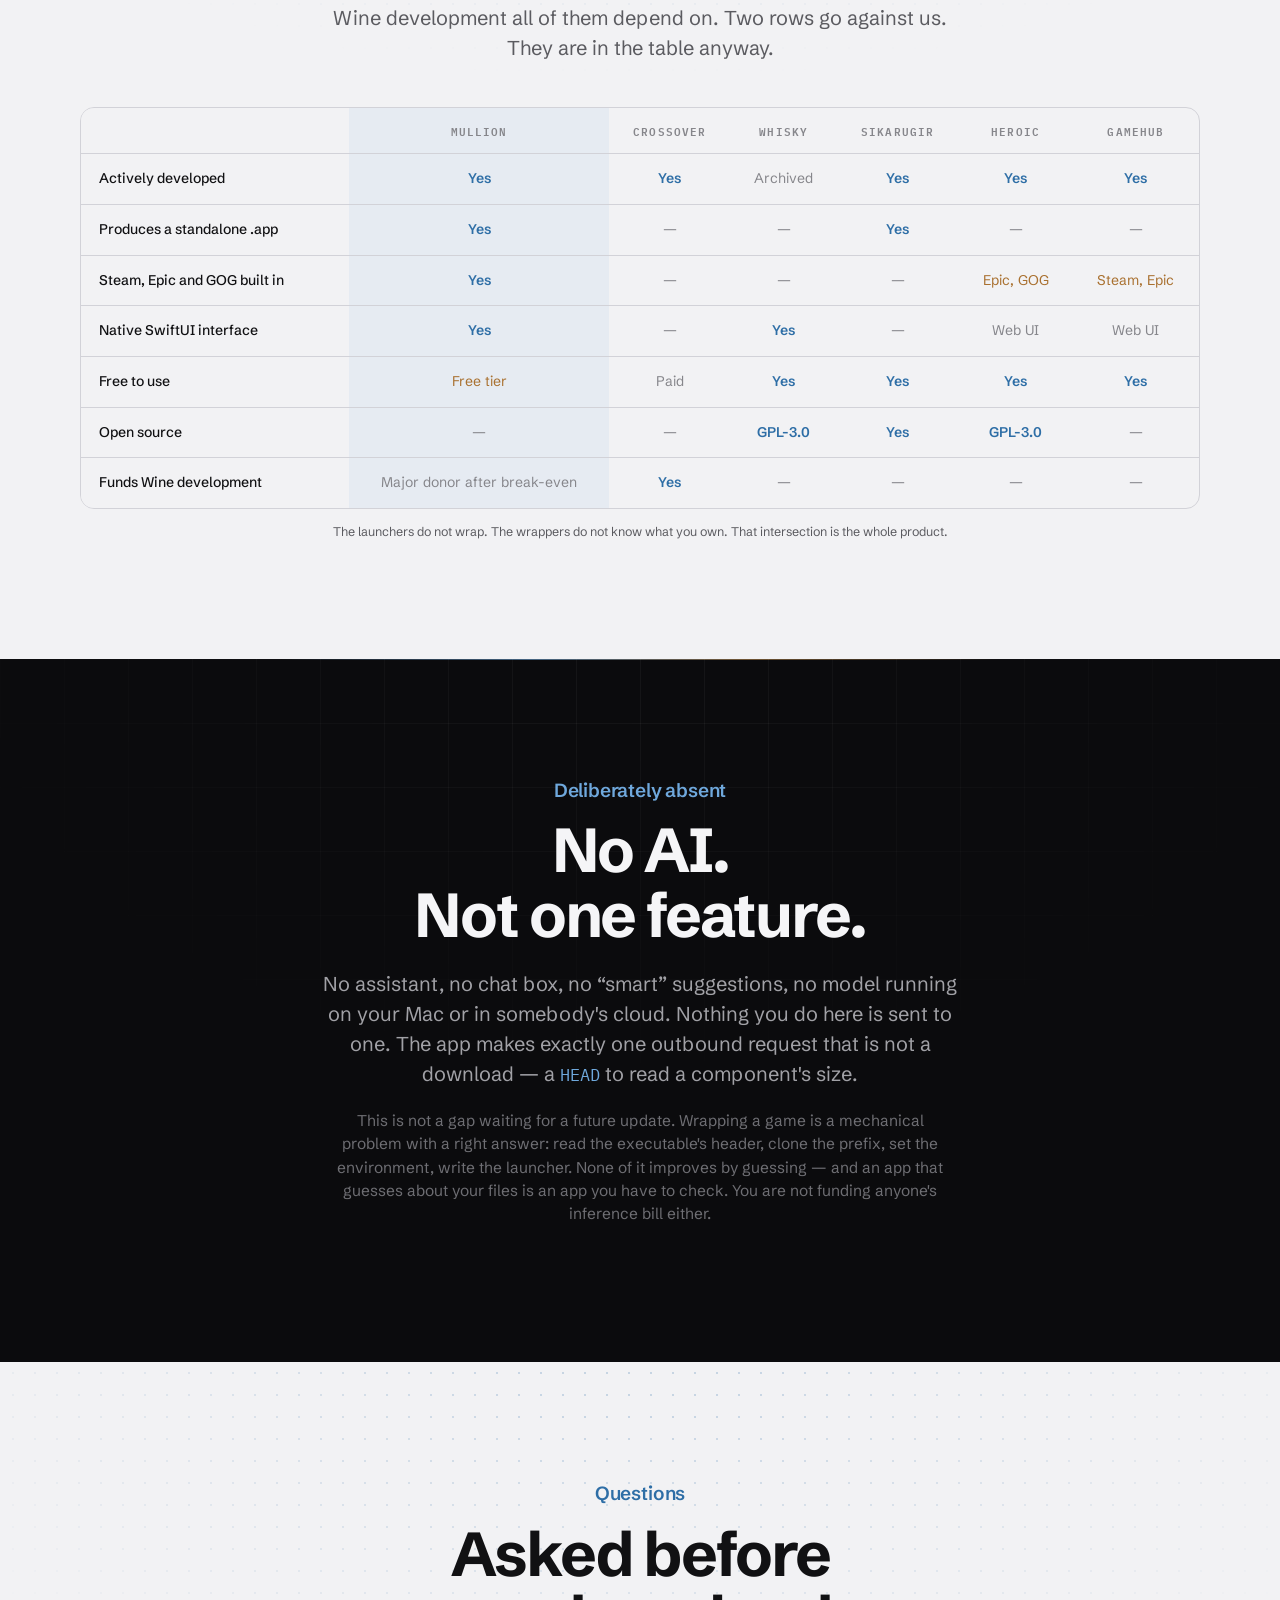
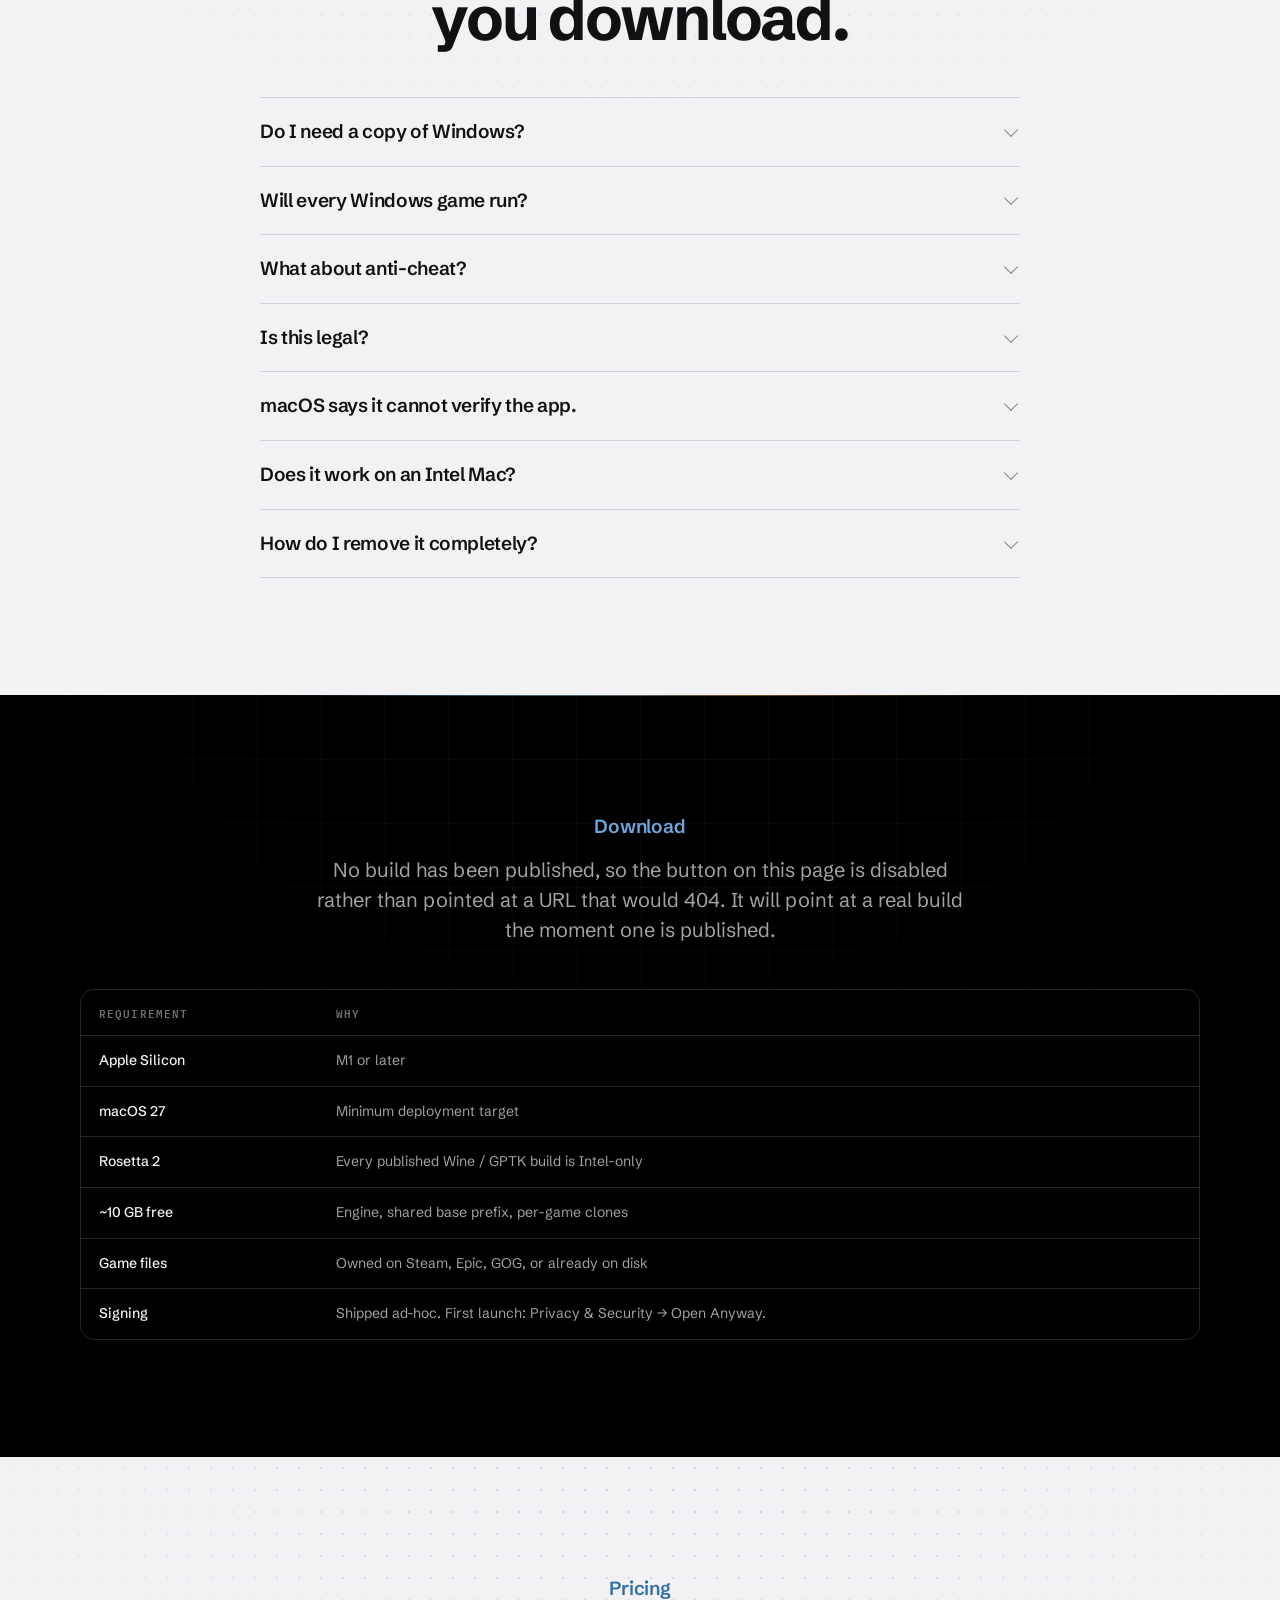
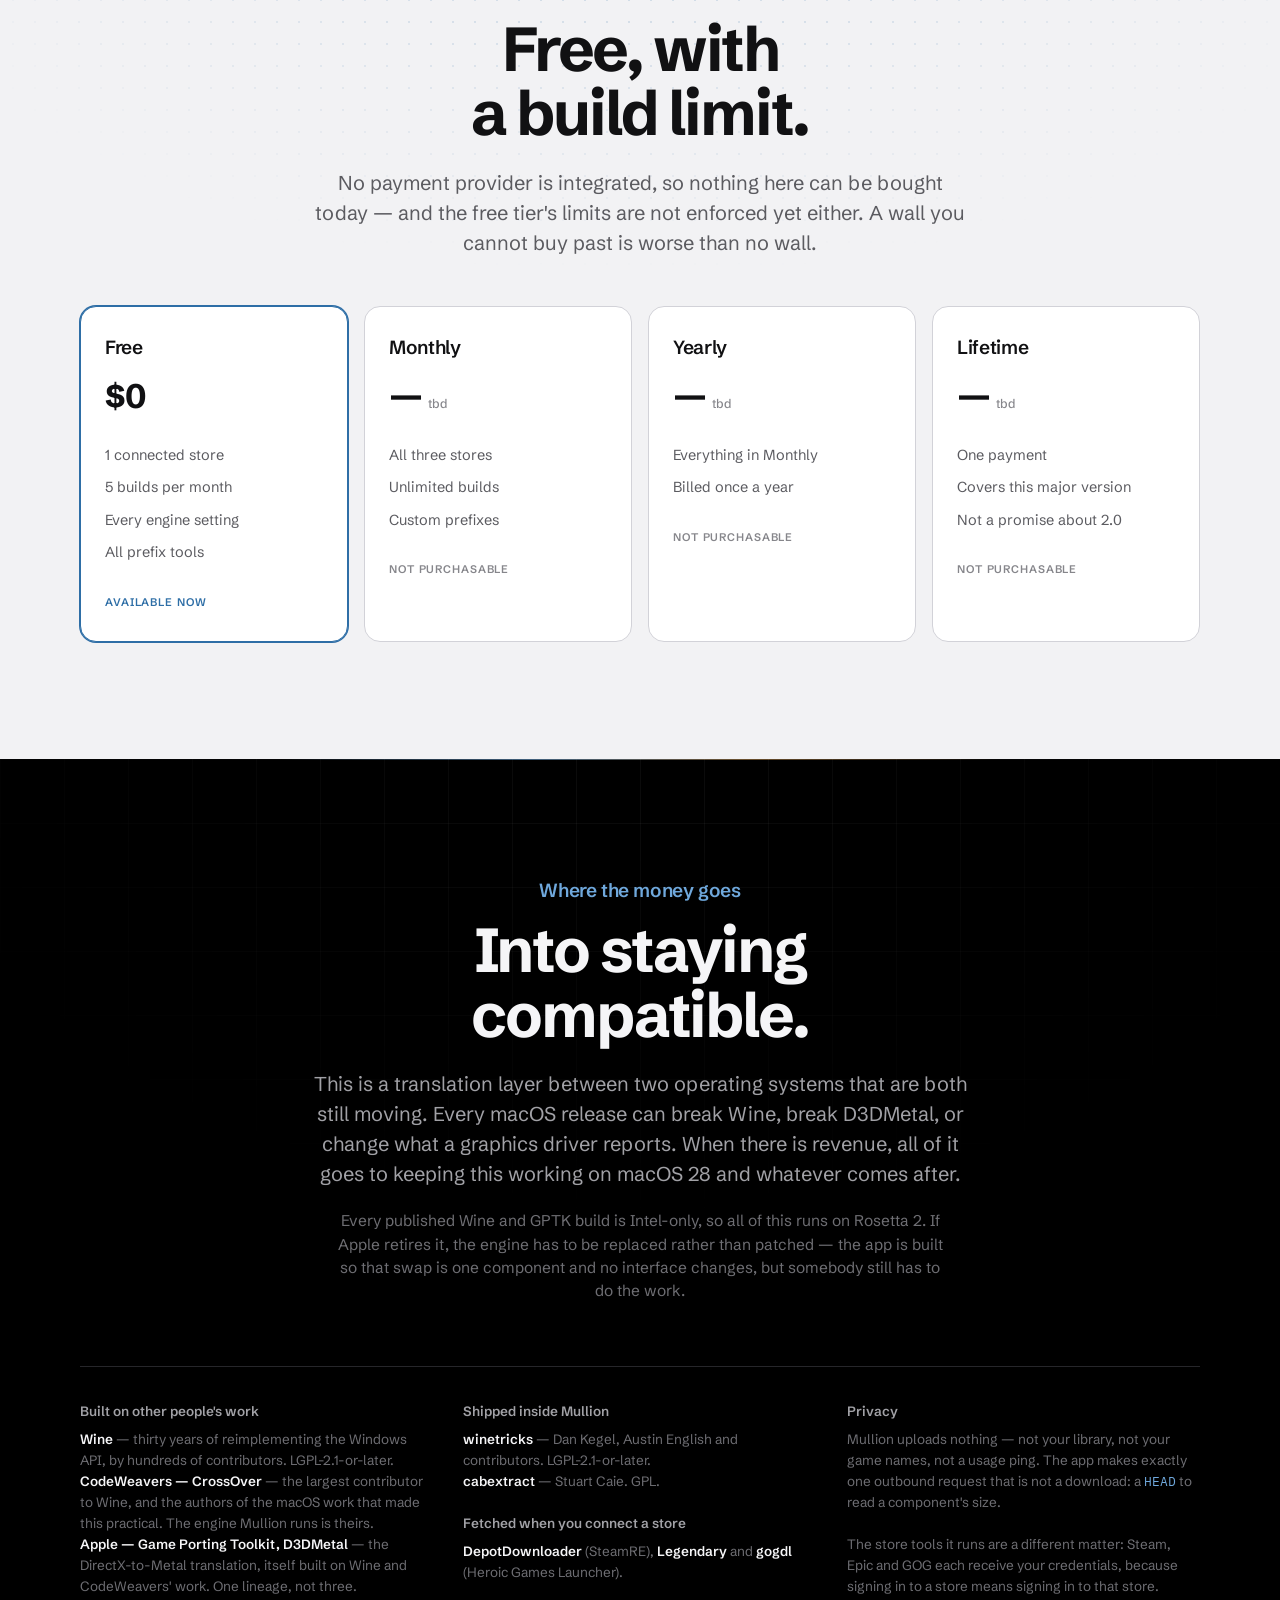
==== commit 72a4657a: "feat: add sitemap, robots.txt, and update changelog page with new metadata" ====
--- a/index.html
+++ b/index.html
@@ -1,16 +1,52 @@
 <!doctype html>
 <html lang="en">
+<head>
 <meta charset="utf-8">
 <meta name="viewport" content="width=device-width, initial-scale=1">
-<title>Mullion — Windows games, on your Mac</title>
-<meta name="description" content="…">
-<meta name="google-site-verification" content="83HVRoG02GgfUkKn9wLt3avrx_Kkt-OF6jHi4EA1NV8" />
+<title>Play Windows Games on Mac — No VM, No Windows | Mullion</title>
+<meta name="description" content="Mullion turns Steam, Epic and GOG Windows games into real Mac apps that launch from your Dock. No virtual machine, no Windows install. Apple Silicon.">
+<meta name="keywords" content="play windows games on mac, windows games on mac, mac gaming, run windows games on mac, windows game launcher for mac, apple silicon gaming, steam games on mac, epic games mac, gog mac, directx to metal, d3dmetal, game porting toolkit, wine mac, crossover alternative, whisky alternative mac, no virtual machine">
+<meta name="robots" content="index, follow, max-image-preview:large">
+<link rel="canonical" href="https://mullion-runtime.vercel.app/">
+<meta name="google-site-verification" content="83HVRoG02GgfUkKn9wLt3avrx_Kkt-OF6jHi4EA1NV8">
 <meta name="theme-color" content="#000000">
 <meta property="og:type" content="website">
 <meta property="og:site_name" content="Mullion">
-<meta property="og:title" content="Mullion — Windows games, on your Mac">
+<meta property="og:locale" content="en_US">
+<meta property="og:url" content="https://mullion-runtime.vercel.app/">
+<meta property="og:title" content="Play Windows Games on Mac — No VM, No Windows | Mullion">
 <meta property="og:description" content="Windows games wrapped into real Mac apps that launch from your Dock. No virtual machine, no Windows to install.">
+<meta property="og:image" content="https://mullion-runtime.vercel.app/img/apple-touch-icon.png">
+<meta property="og:image:alt" content="Mullion app icon">
 <meta name="twitter:card" content="summary">
+<meta name="twitter:title" content="Play Windows Games on Mac — No VM, No Windows | Mullion">
+<meta name="twitter:description" content="Steam, Epic and GOG Windows games as real Mac apps. DirectX to Metal, no virtual machine.">
+<meta name="twitter:image" content="https://mullion-runtime.vercel.app/img/apple-touch-icon.png">
+<script type="application/ld+json">
+{
+  "@context": "https://schema.org",
+  "@type": "SoftwareApplication",
+  "name": "Mullion",
+  "url": "https://mullion-runtime.vercel.app/",
+  "description": "Mullion wraps Windows games from Steam, Epic and GOG into real Mac apps that launch from the Dock. DirectX to Metal through D3DMetal, with no virtual machine and no Windows install.",
+  "applicationCategory": "GameApplication",
+  "operatingSystem": "macOS 27 or later (Apple Silicon)",
+  "image": "https://mullion-runtime.vercel.app/img/apple-touch-icon.png",
+  "offers": {
+    "@type": "Offer",
+    "price": "0",
+    "priceCurrency": "USD",
+    "description": "Free tier with a monthly build limit"
+  },
+  "featureList": [
+    "Turns Windows games into standalone Mac apps",
+    "Steam, Epic Games and GOG support",
+    "DirectX to Metal through D3DMetal",
+    "No virtual machine and no Windows install",
+    "No AI features"
+  ]
+}
+</script>
 <link rel="icon" type="image/svg+xml" href="img/favicon.svg">
 <link rel="apple-touch-icon" href="img/apple-touch-icon.png">
 <link rel="preconnect" href="https://fonts.googleapis.com">
@@ -29,6 +65,8 @@
 <link rel="stylesheet" href="css/faq-footer.css">
 <link rel="stylesheet" href="css/download-dialog.css">
 
+</head>
+<body>
 <svg width="0" height="0" style="position:absolute" aria-hidden="true"><defs>
   <linearGradient id="tile" x1="0" y1="0" x2="0" y2="1">
     <stop offset="0" stop-color="#00AD83"/><stop offset="1" stop-color="#009C75"/></linearGradient>
@@ -137,7 +175,7 @@
   <div class="col mid">
     <div class="appicon rv"><svg viewBox="0 0 1024 1024"><use href="#icon"/></svg></div>
     <div class="rv"><a class="chip" href="#specs"><span class="live"></span><span id="heroChip">Public beta</span><span class="ar">→</span></a></div>
-    <h1 class="rv">Discover a whole new level<br>of Mac gaming.<br><span class="grad">Windows games. Now Mac apps.</span></h1>
+    <h1 class="rv">Play Windows games<br>on your Mac.<br><span class="grad">Windows games. Now Mac apps.</span></h1>
     <p class="lede rv">The games your Mac was never supposed to run — each one a real <code>.app</code>, launching from your Dock like anything else. No virtual machine, no Windows to install.</p>
     <div class="cta rv">
       <a class="btn btn-p" id="heroDl" href="#specs" aria-disabled="true">No build published yet</a>
@@ -296,7 +334,7 @@
   </div>
   <div class="col mid">
     <p class="kicker rv">The wrap</p>
-    <h2 class="rv">Drop a folder.<br>Get an app.</h2>
+    <h2 class="rv">Drop a folder.<br>Get a Mac app.</h2>
     <p class="rv">Mullion reads the folder, finds the executable, clones a prefix, installs what the game needs, and writes a bundle you can drag straight to Applications.</p>
     <div class="build rv" id="bld">
       <div class="hd"><span class="dot"></span><span class="dot"></span><span class="dot"></span>
@@ -350,7 +388,7 @@
   </div>
   <div class="col mid">
     <p class="kicker rv">Graphics</p>
-    <h2 class="rv">DirectX to Metal.<br>One hop.</h2>
+    <h2 class="rv">DirectX to Metal.<br>One hop, no VM.</h2>
     <p class="rv">Most Wine setups translate DirectX into Vulkan, then lean on MoltenVK to turn Vulkan into Metal. Mullion runs an engine whose D3D libraries are D3DMetal — no second translation, no Vulkan in the path at all.</p>
     <div class="paths rv">
       <div class="path">
@@ -447,7 +485,7 @@
 <section class="scene lite" id="compare">
   <div class="col mid">
     <p class="kicker rv">Compare</p>
-    <h2 class="rv">What else<br>you could use.</h2>
+    <h2 class="rv">Mullion vs CrossOver,<br>Whisky and Heroic.</h2>
     <p class="rv">Every tool here is real, several are excellent, and one of them funds the Wine development all of them depend on. Two rows go against us. They are in the table anyway.</p>
     <div class="tw cmp rv">
       <table>
@@ -641,4 +679,6 @@
 <script src="js/build-sequence.js"></script>
 <script src="js/backdrops.js"></script>
 <script src="js/site-release.js"></script>
-<script src="js/dock.js"></script>+<script src="js/dock.js"></script>
+</body>
+</html>
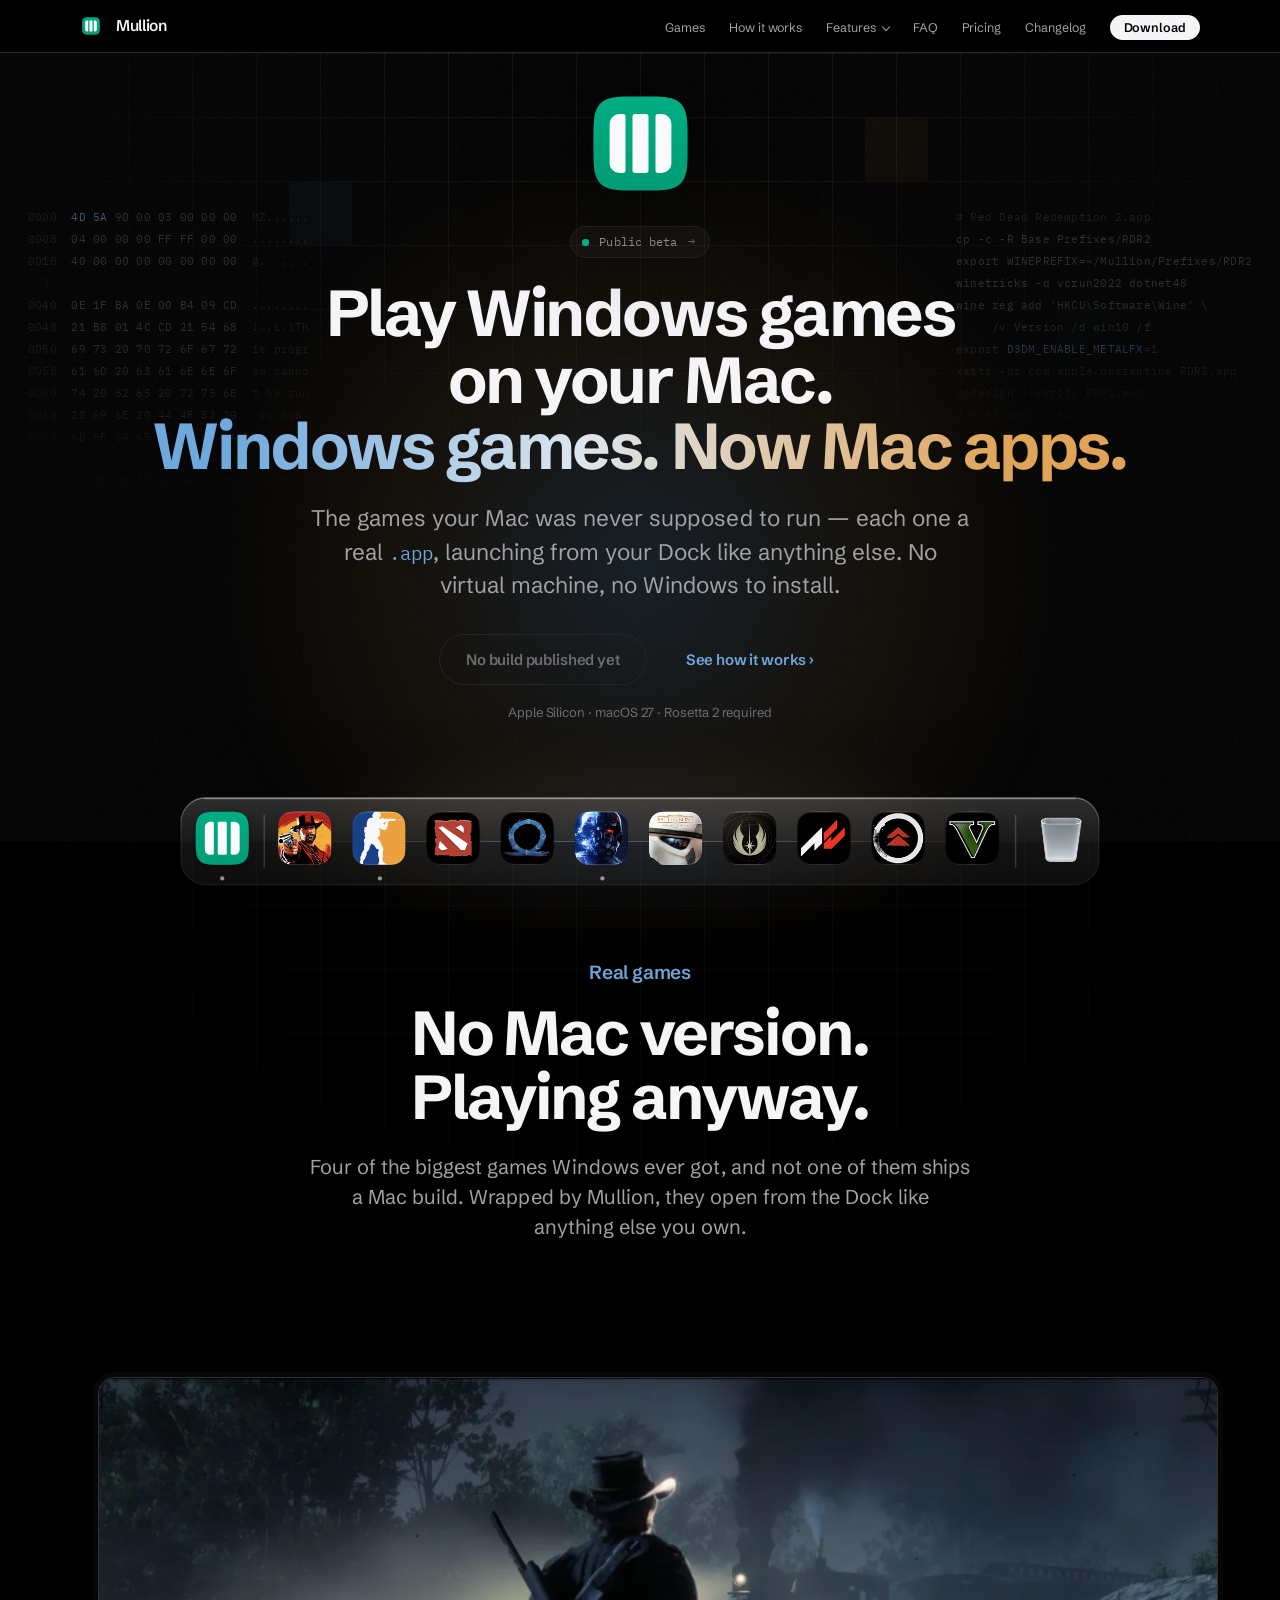
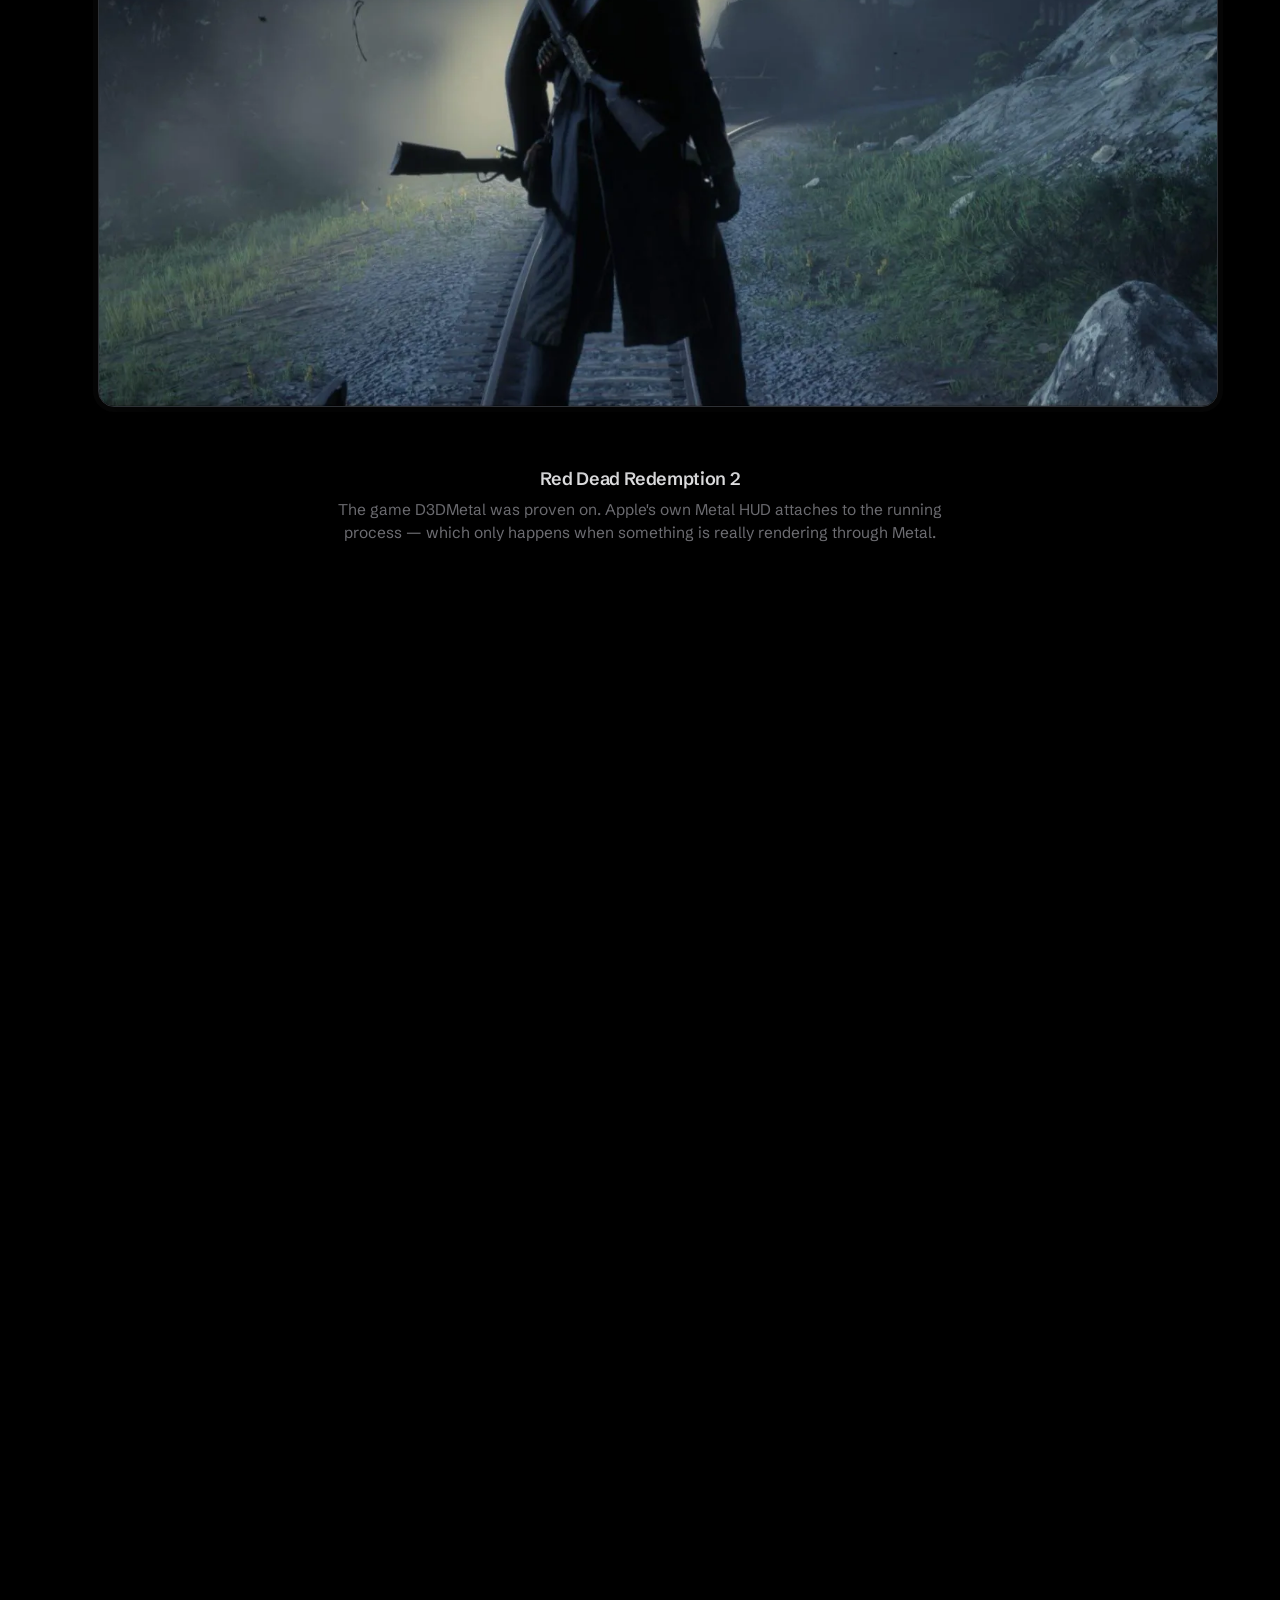
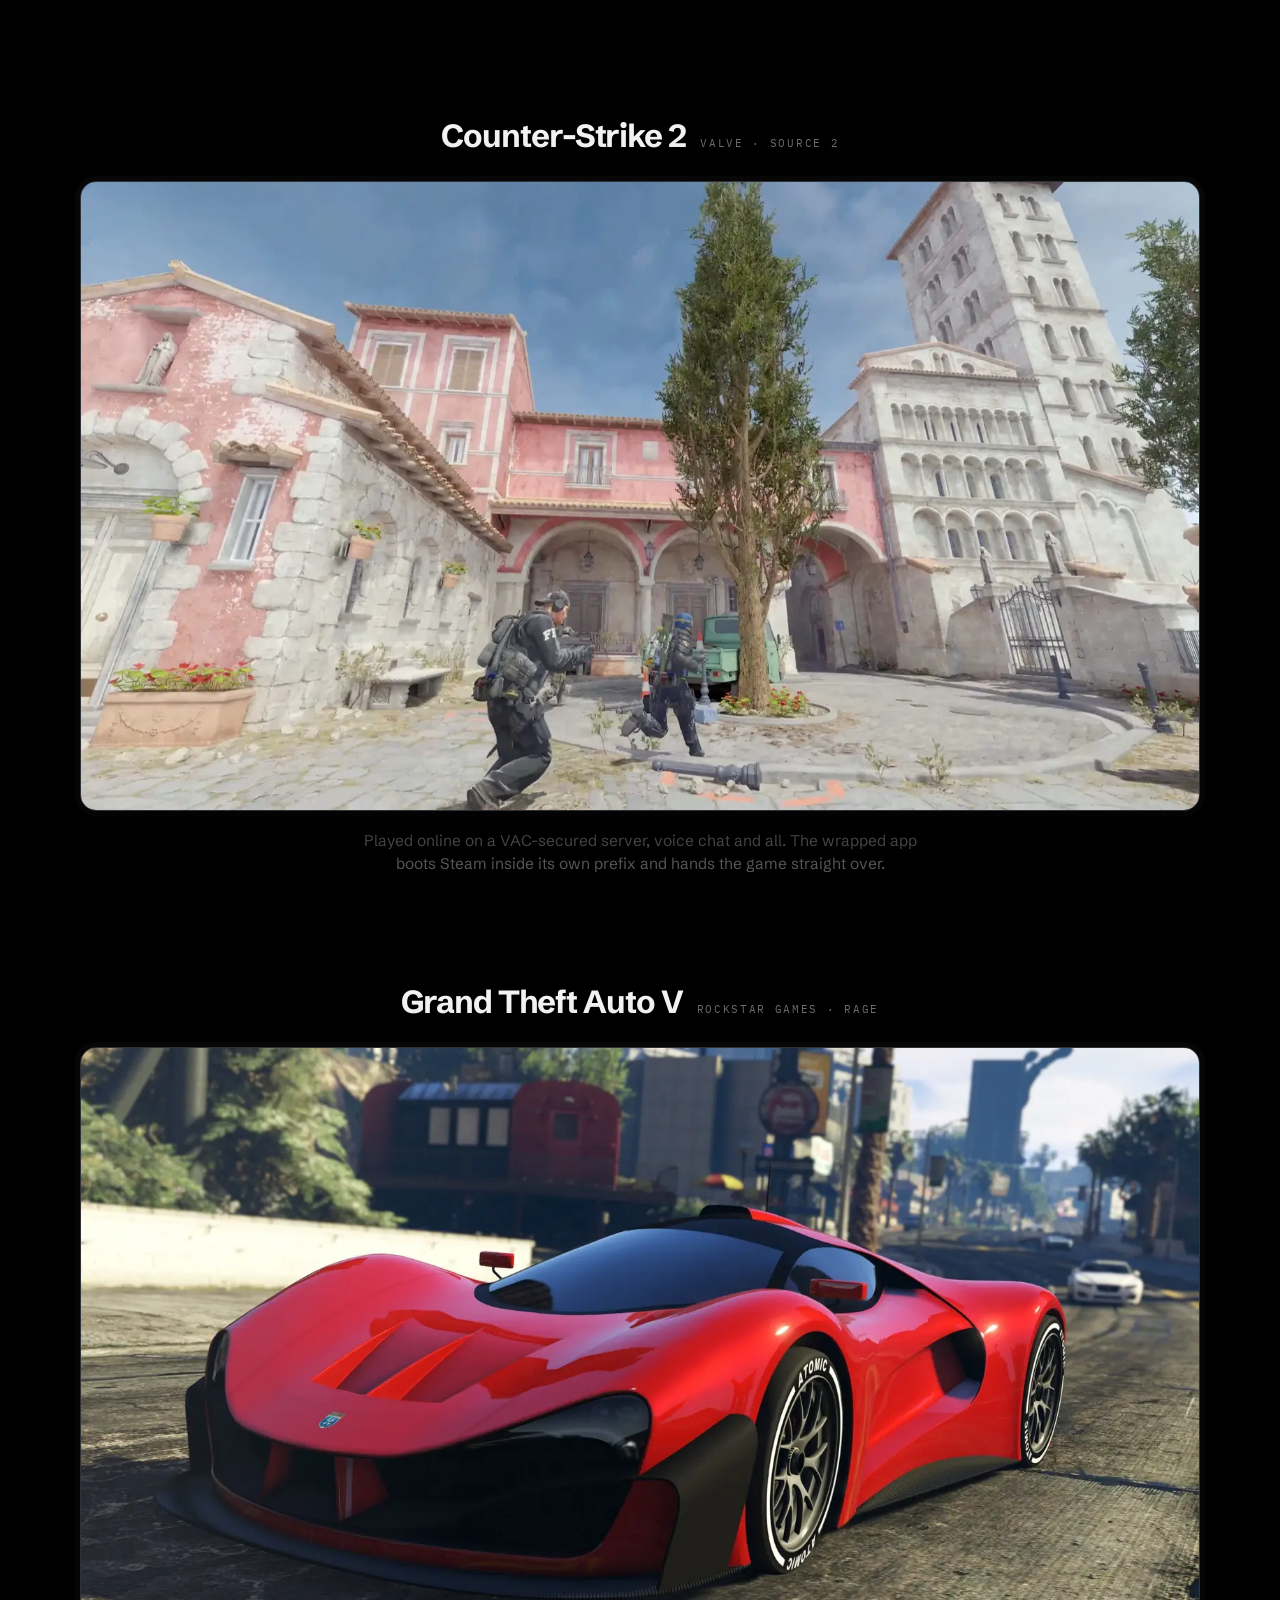
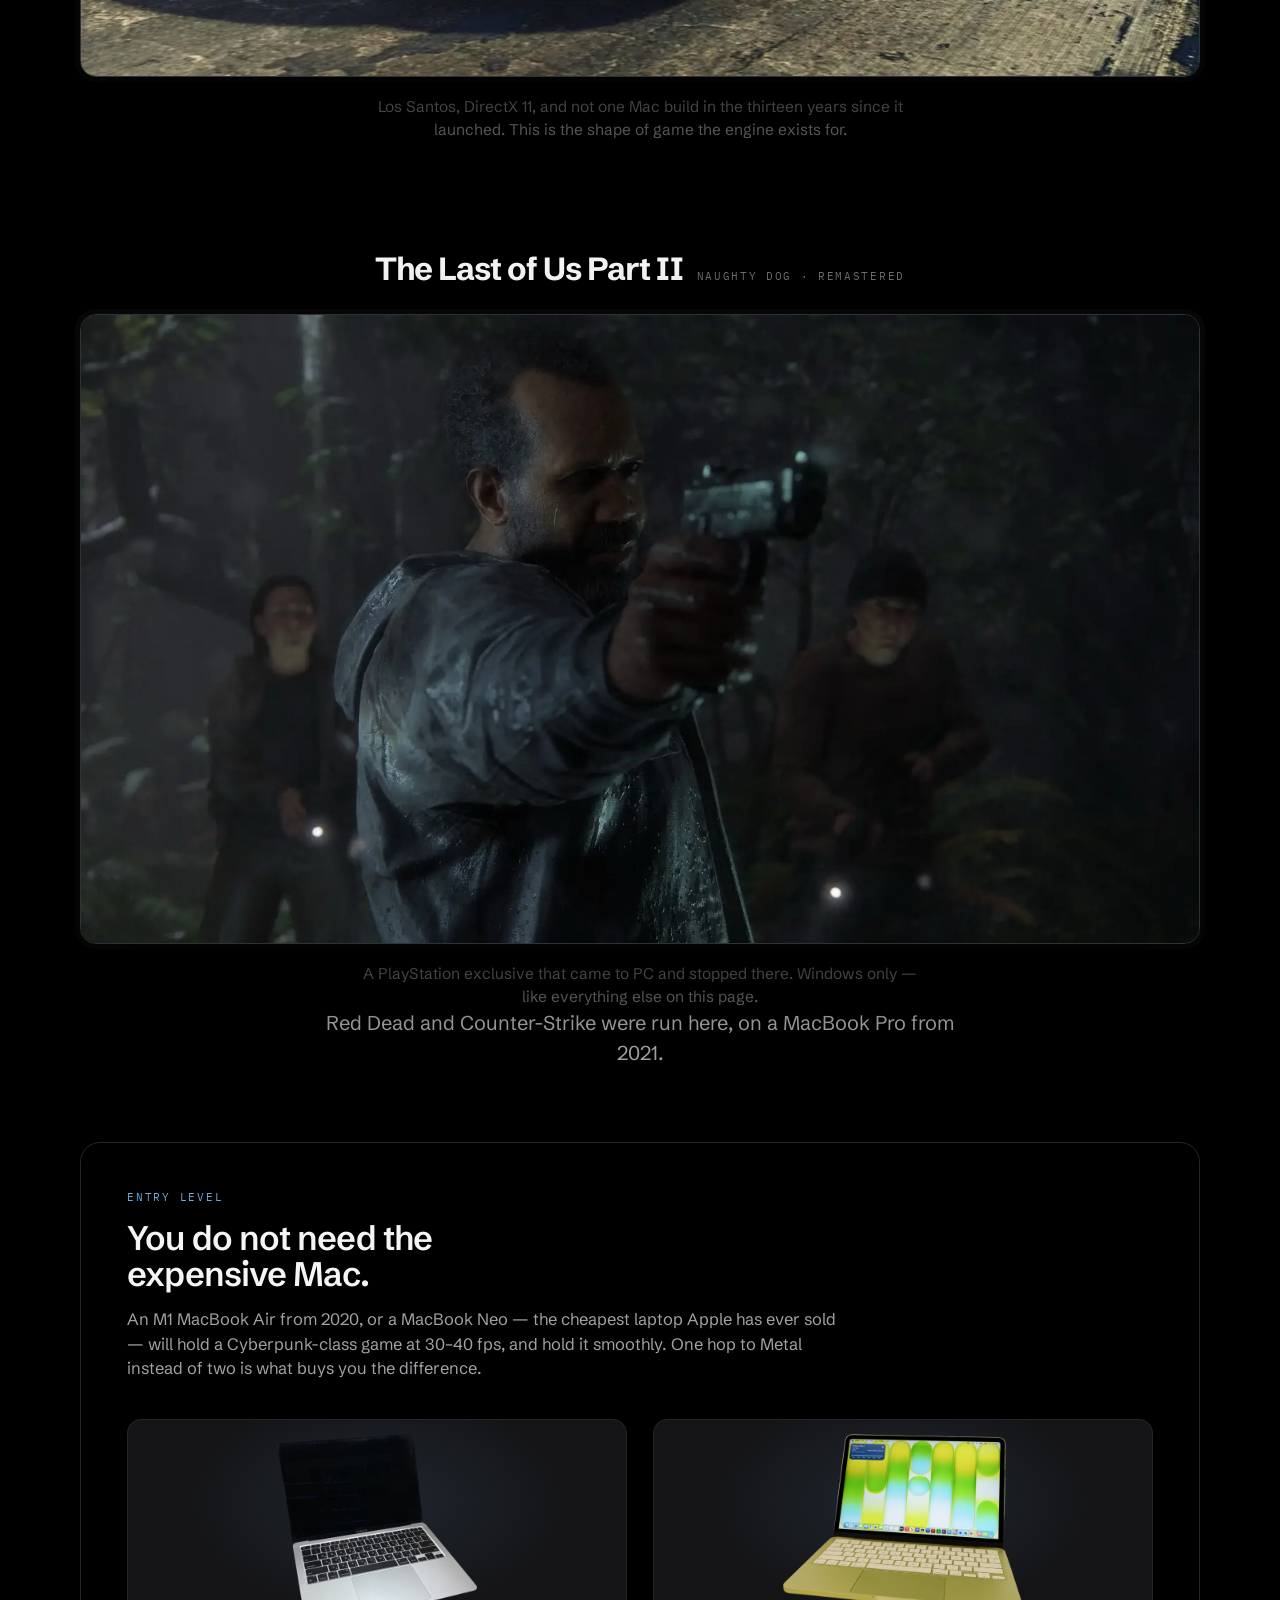
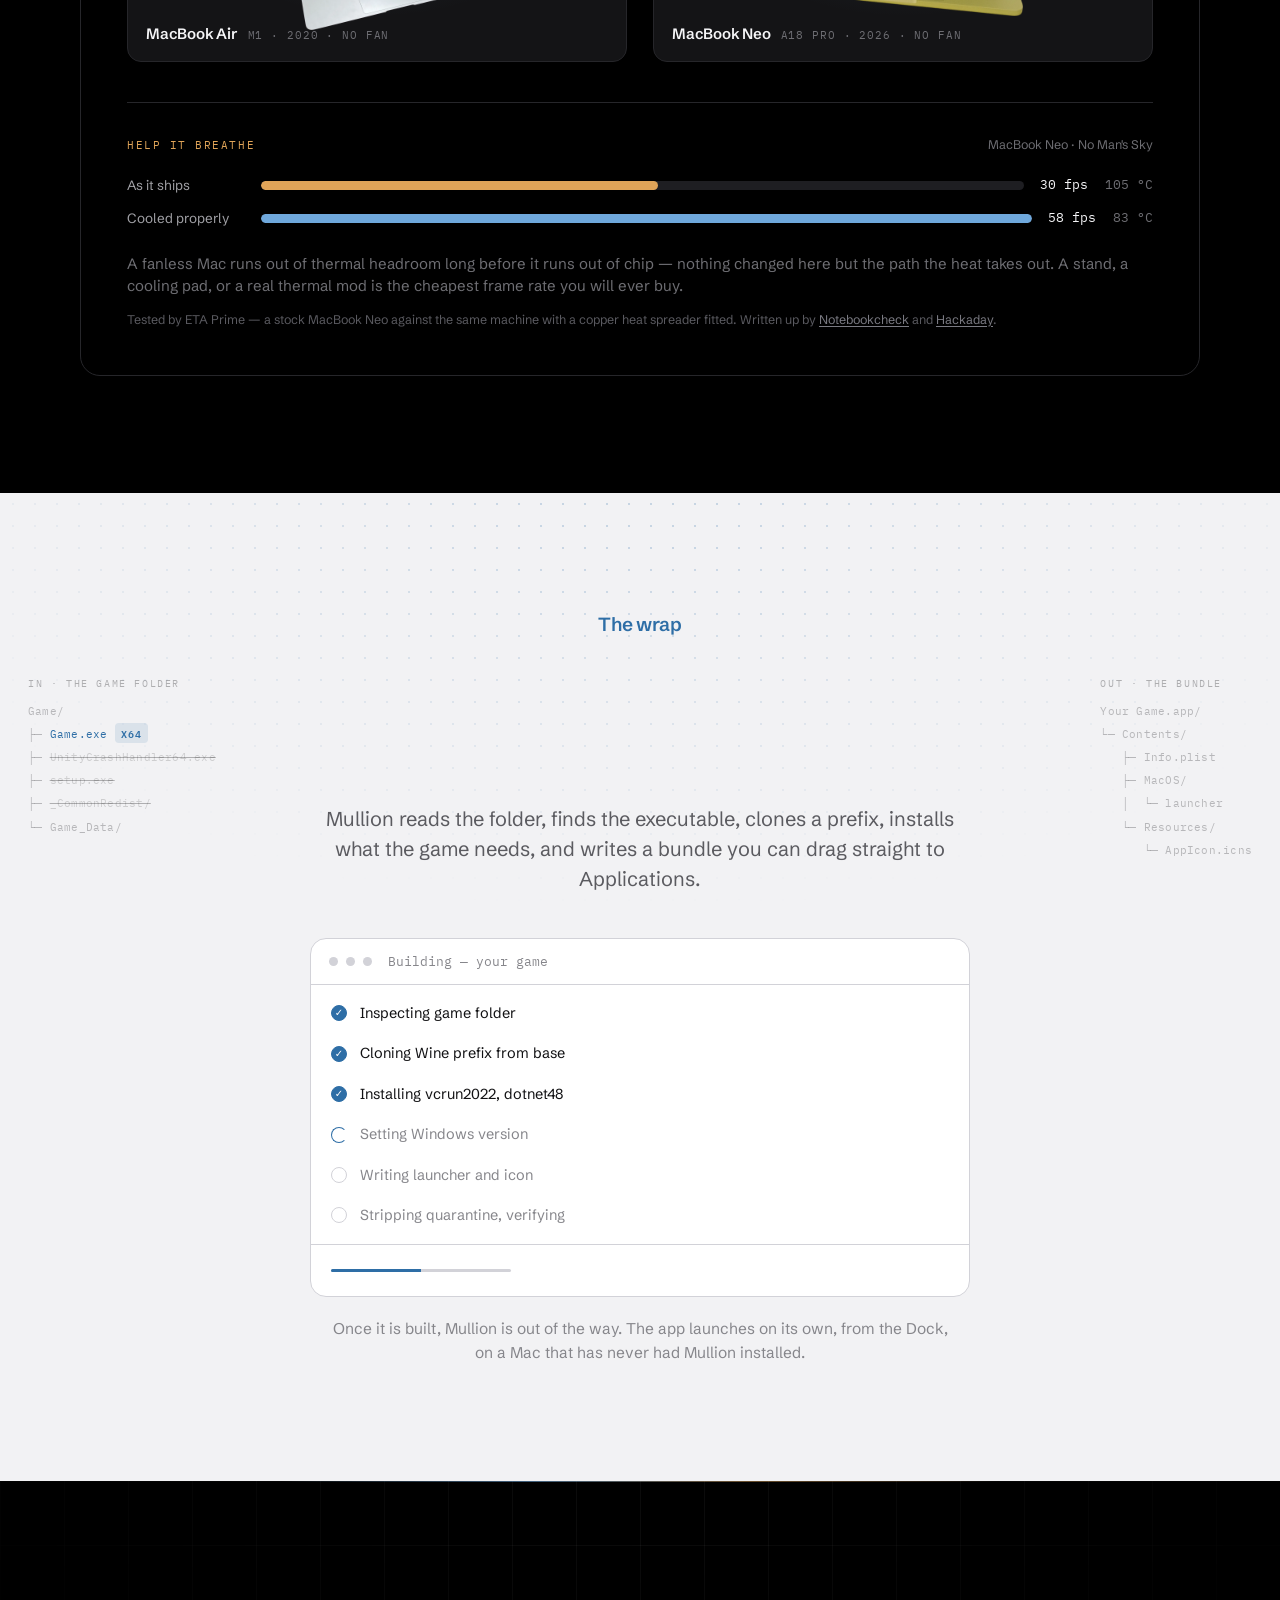
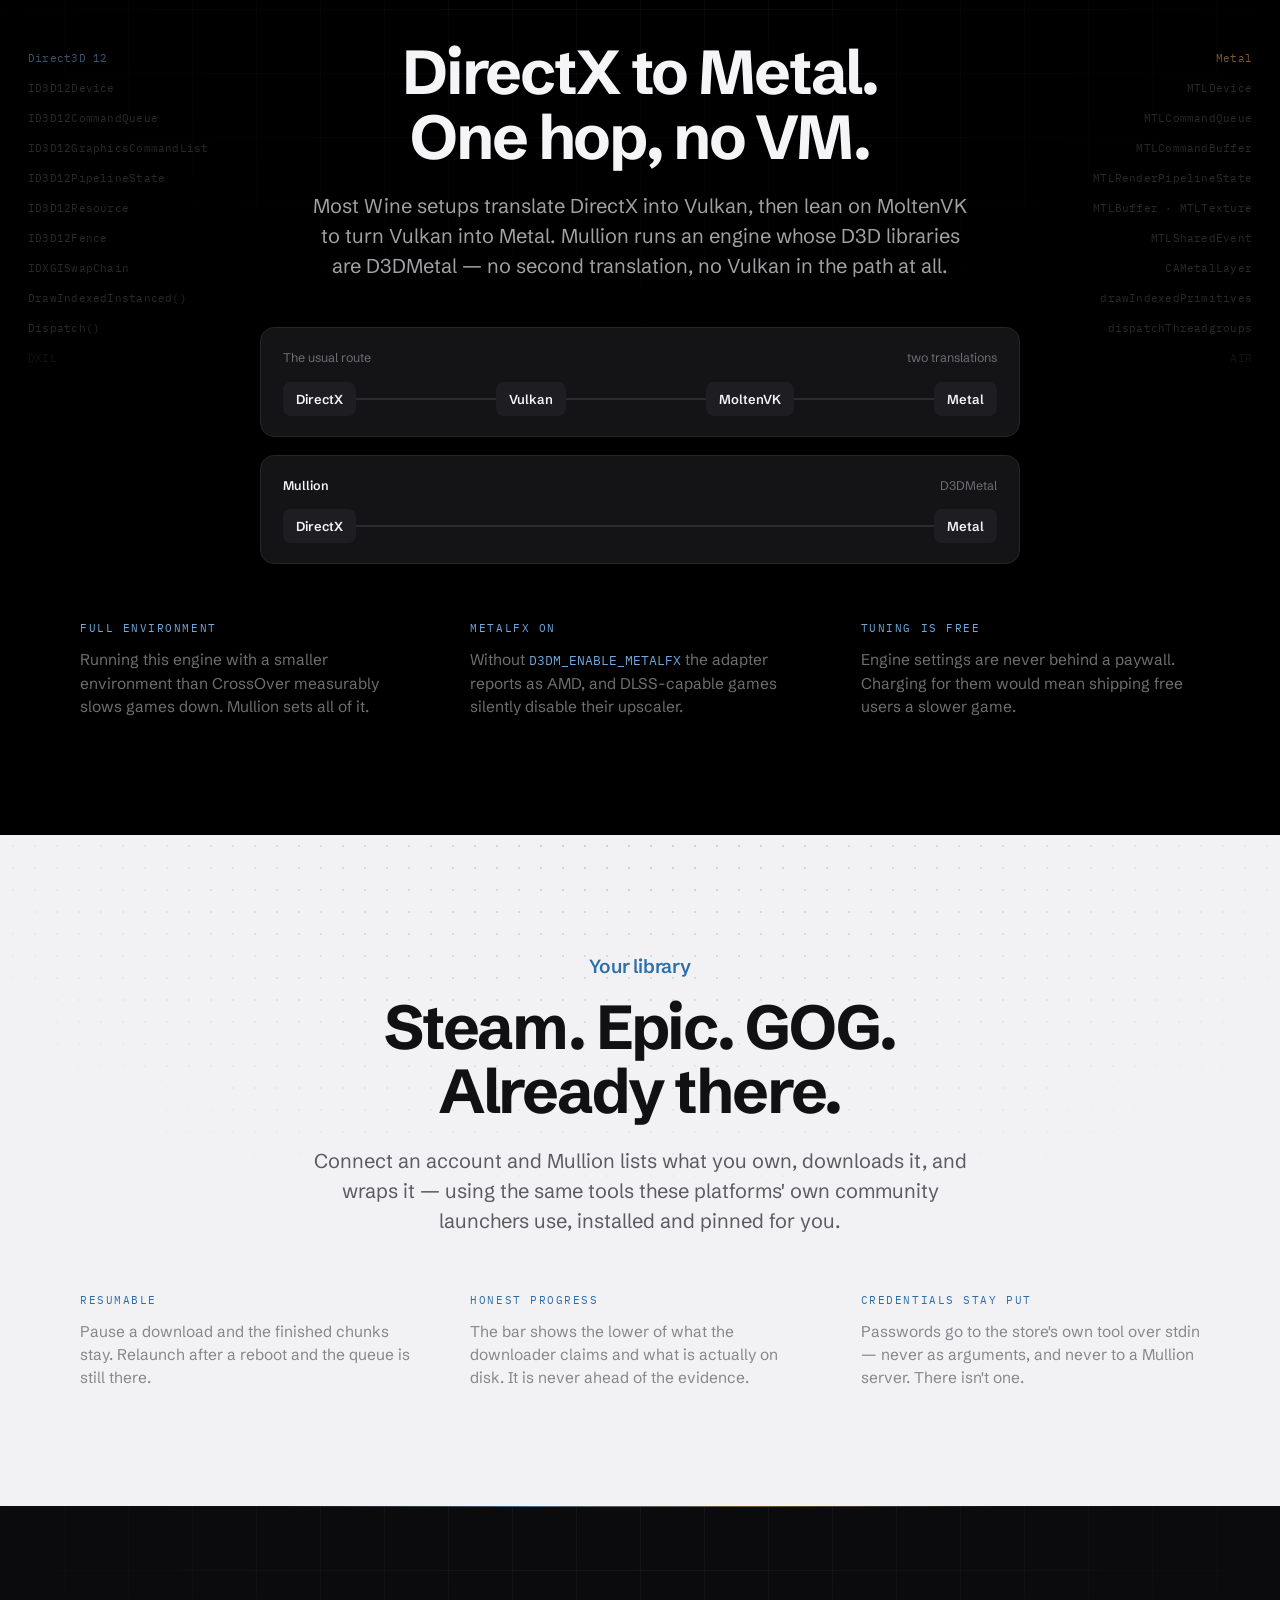
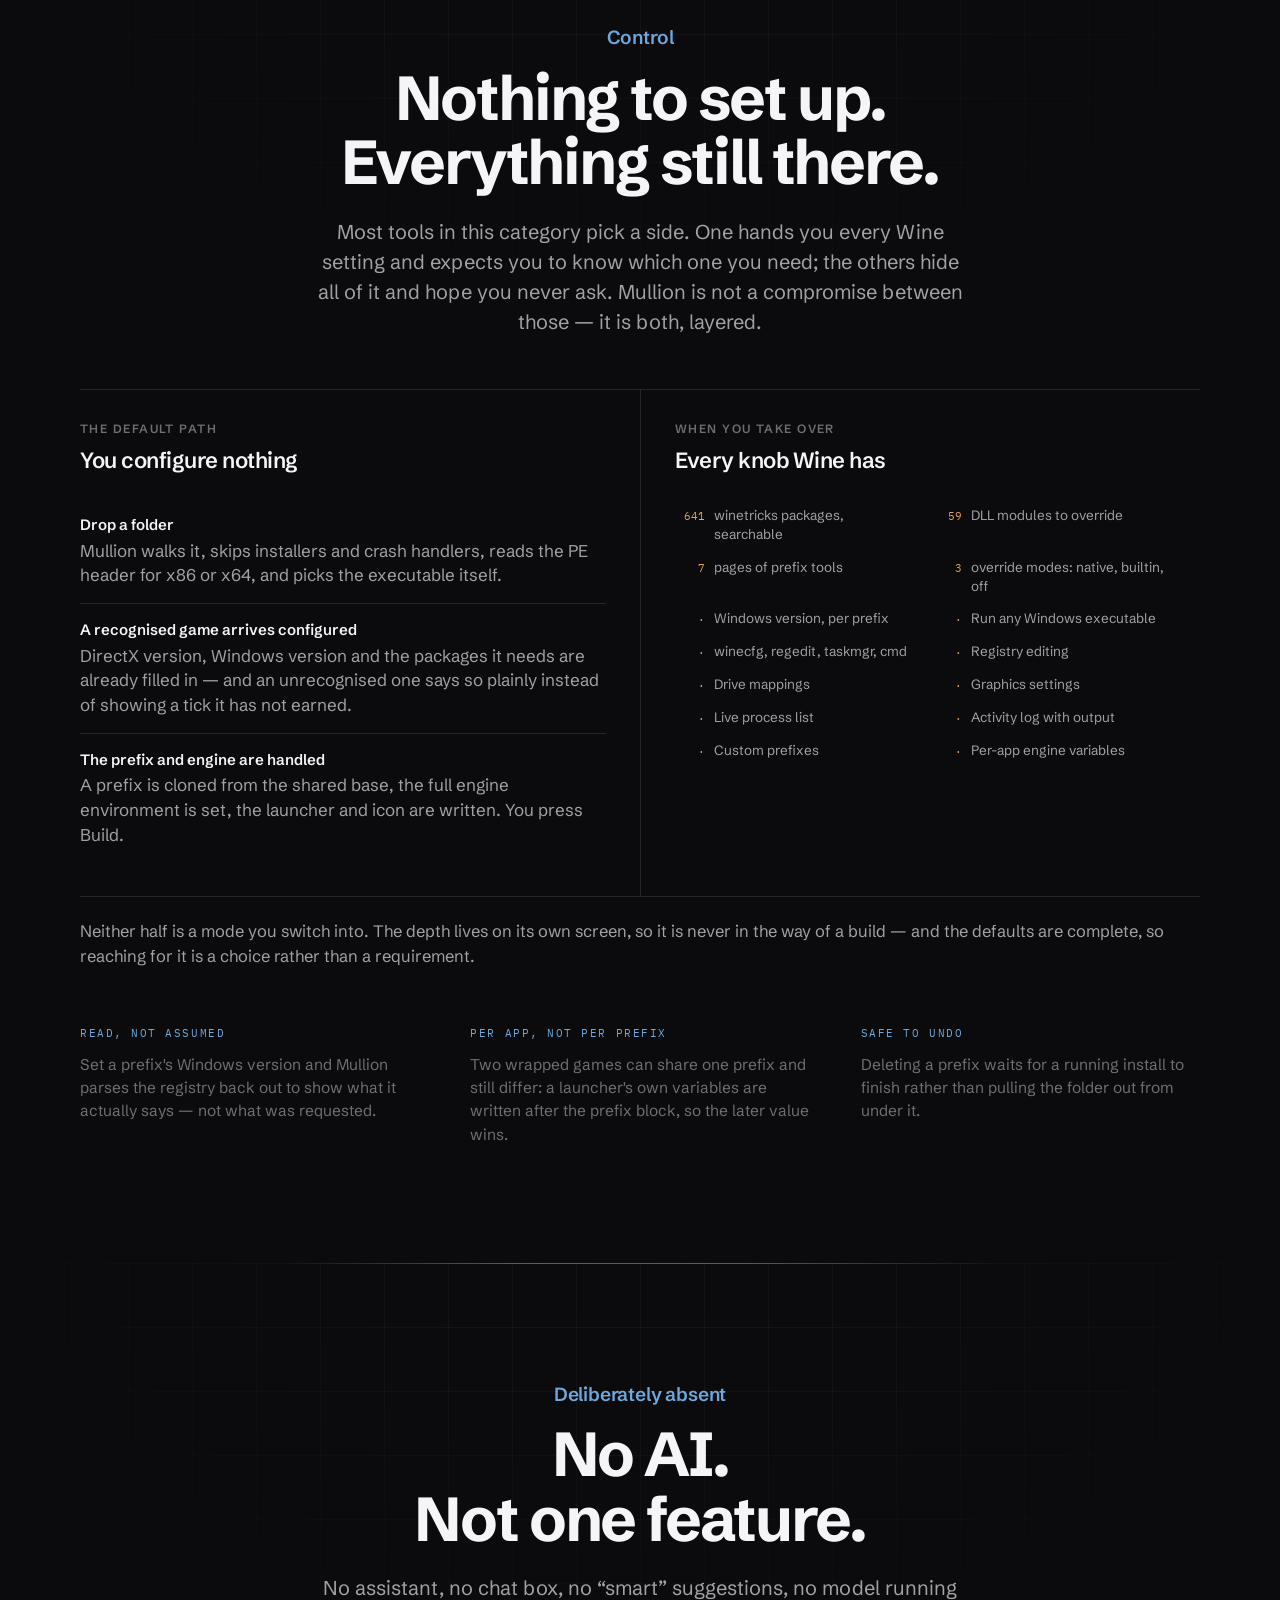
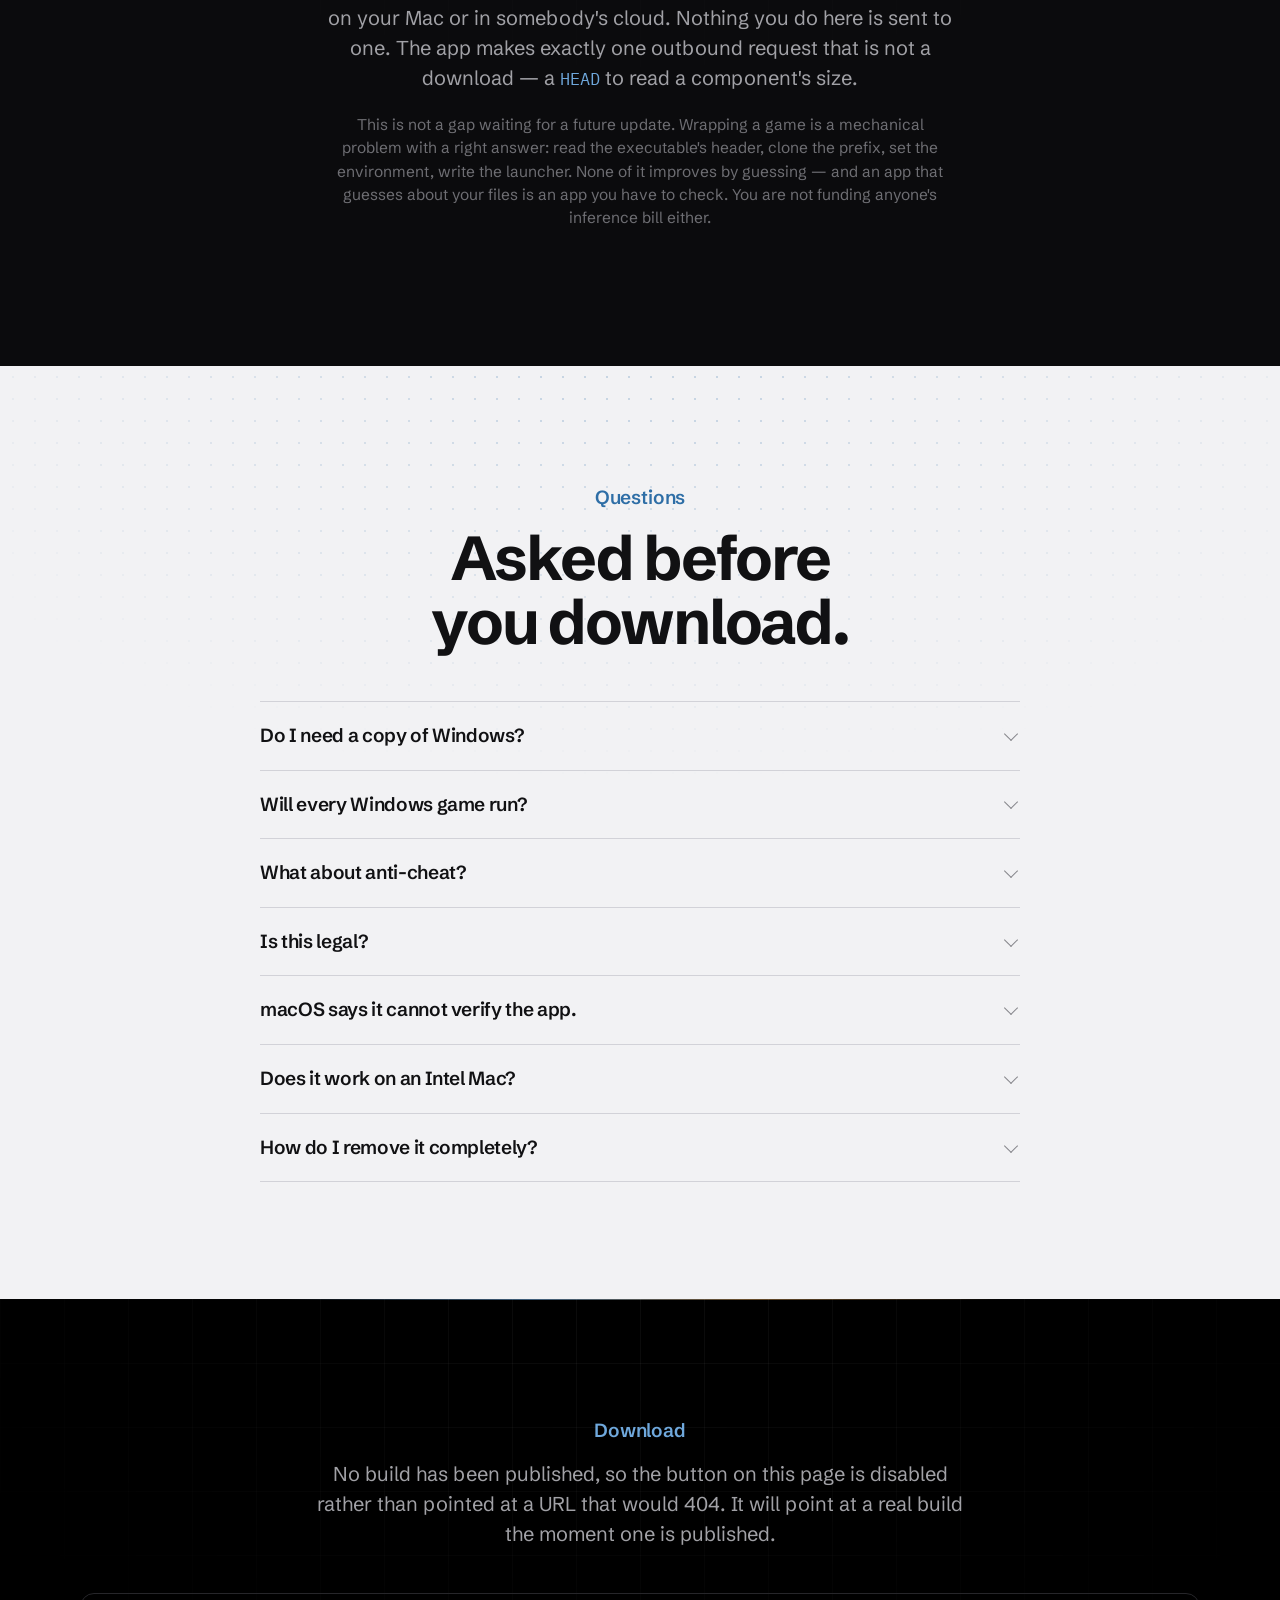
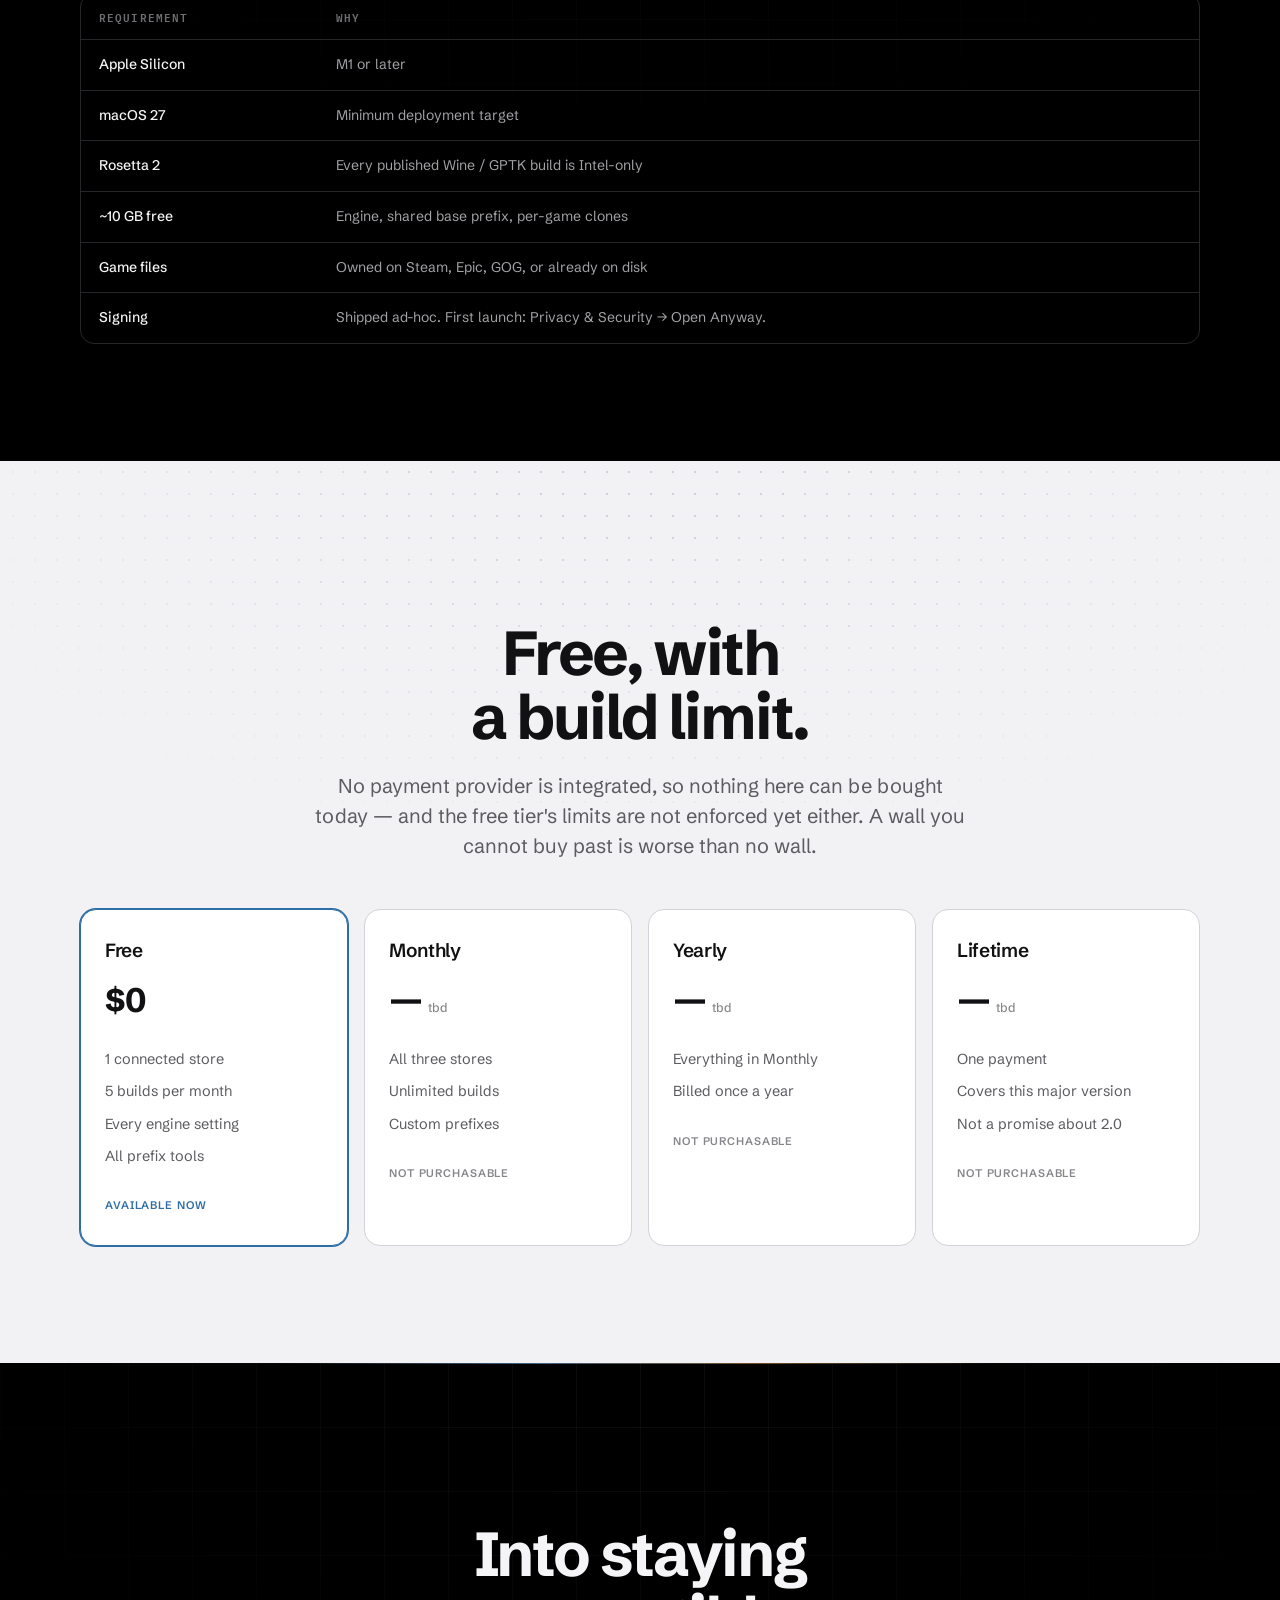
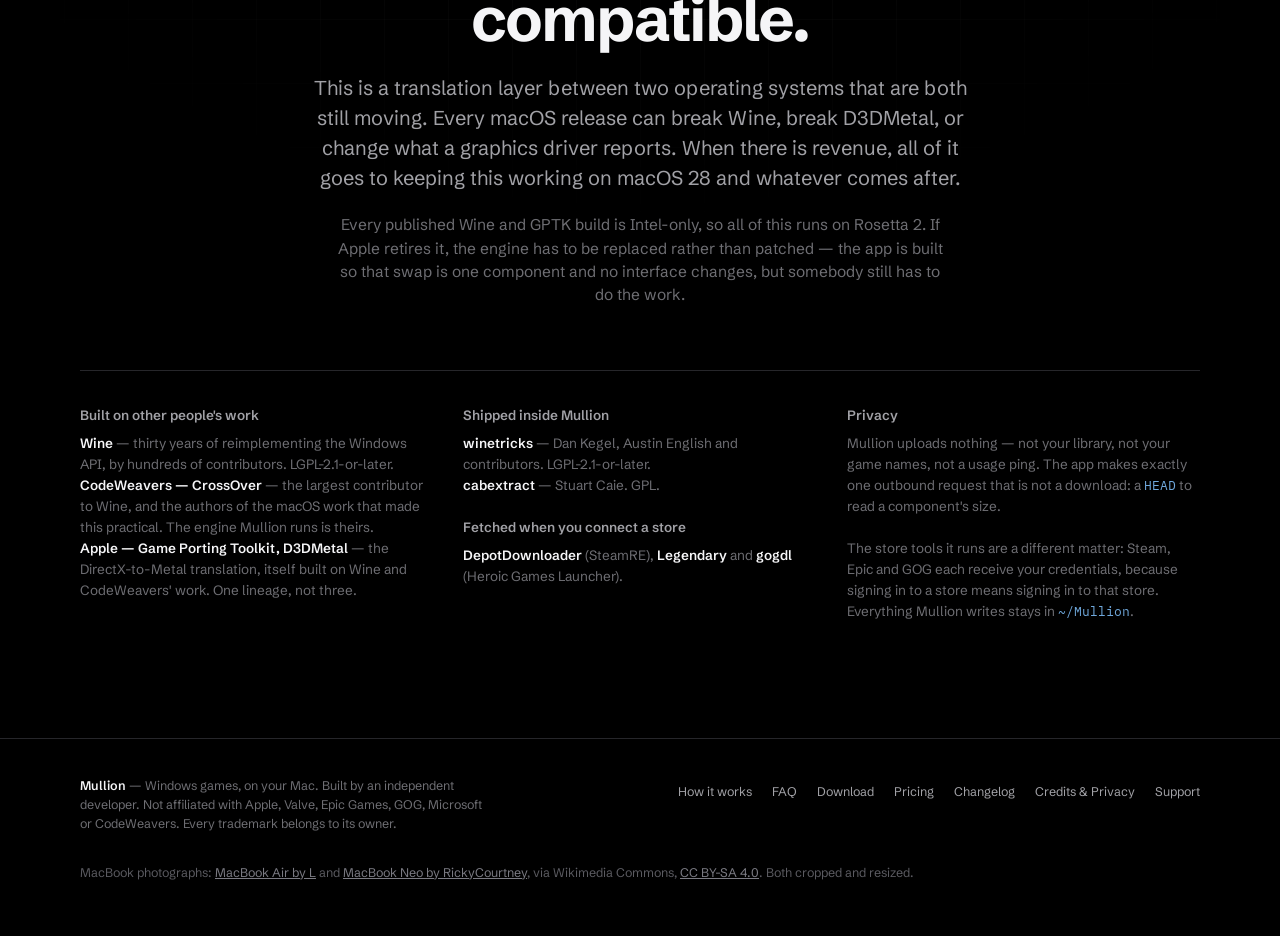
==== commit a80d94ea: "feat: add credits and privacy page, update sitemap, and refactor styles for subpages" ====
--- a/index.html
+++ b/index.html
@@ -5,7 +5,7 @@
 <meta name="viewport" content="width=device-width, initial-scale=1">
 <title>Play Windows Games on Mac — No VM, No Windows | Mullion</title>
 <meta name="description" content="Mullion turns Steam, Epic and GOG Windows games into real Mac apps that launch from your Dock. No virtual machine, no Windows install. Apple Silicon.">
-<meta name="keywords" content="play windows games on mac, windows games on mac, mac gaming, run windows games on mac, windows game launcher for mac, apple silicon gaming, steam games on mac, epic games mac, gog mac, directx to metal, d3dmetal, game porting toolkit, wine mac, crossover alternative, whisky alternative mac, no virtual machine">
+<meta name="keywords" content="play windows games on mac, windows games on mac, mac gaming, run windows games on mac, windows game launcher for mac, apple silicon gaming, steam games on mac, epic games mac, gog mac, directx to metal, d3dmetal, game porting toolkit, wine mac, no virtual machine">
 <meta name="robots" content="index, follow, max-image-preview:large">
 <link rel="canonical" href="https://mullion-runtime.vercel.app/">
 <meta name="google-site-verification" content="83HVRoG02GgfUkKn9wLt3avrx_Kkt-OF6jHi4EA1NV8">
@@ -121,7 +121,6 @@
           <!-- yangi funksiyalar: <li><a href="#id">Nomi</a></li> -->
         </ul>
       </li>
-      <li><a href="#compare">Compare</a></li>
       <li><a href="#faq">FAQ</a></li>
       <li><a href="#pricing">Pricing</a></li>
       <li><a href="whats-new.html">Changelog</a></li>
@@ -482,29 +481,6 @@
   </div>
 </section>
 
-<section class="scene lite" id="compare">
-  <div class="col mid">
-    <p class="kicker rv">Compare</p>
-    <h2 class="rv">Mullion vs CrossOver,<br>Whisky and Heroic.</h2>
-    <p class="rv">Every tool here is real, several are excellent, and one of them funds the Wine development all of them depend on. Two rows go against us. They are in the table anyway.</p>
-    <div class="tw cmp rv">
-      <table>
-        <thead><tr><th></th><th class="us">Mullion</th><th>CrossOver</th><th>Whisky</th><th>Sikarugir</th><th>Heroic</th><th>GameHub</th></tr></thead>
-        <tbody>
-          <tr><td>Actively developed</td><td class="us"><span class="y">Yes</span></td><td><span class="y">Yes</span></td><td><span class="n2">Archived</span></td><td><span class="y">Yes</span></td><td><span class="y">Yes</span></td><td><span class="y">Yes</span></td></tr>
-          <tr><td>Produces a standalone .app</td><td class="us"><span class="y">Yes</span></td><td><span class="n2">—</span></td><td><span class="n2">—</span></td><td><span class="y">Yes</span></td><td><span class="n2">—</span></td><td><span class="n2">—</span></td></tr>
-          <tr><td>Steam, Epic and GOG built in</td><td class="us"><span class="y">Yes</span></td><td><span class="n2">—</span></td><td><span class="n2">—</span></td><td><span class="n2">—</span></td><td><span class="pt">Epic, GOG</span></td><td><span class="pt">Steam, Epic</span></td></tr>
-          <tr><td>Native SwiftUI interface</td><td class="us"><span class="y">Yes</span></td><td><span class="n2">—</span></td><td><span class="y">Yes</span></td><td><span class="n2">—</span></td><td><span class="n2">Web UI</span></td><td><span class="n2">Web UI</span></td></tr>
-          <tr><td>Free to use</td><td class="us"><span class="pt">Free tier</span></td><td><span class="n2">Paid</span></td><td><span class="y">Yes</span></td><td><span class="y">Yes</span></td><td><span class="y">Yes</span></td><td><span class="y">Yes</span></td></tr>
-          <tr><td>Open source</td><td class="us"><span class="n2">—</span></td><td><span class="n2">—</span></td><td><span class="y">GPL-3.0</span></td><td><span class="y">Yes</span></td><td><span class="y">GPL-3.0</span></td><td><span class="n2">—</span></td></tr>
-          <tr><td>Funds Wine development</td><td class="us"><span class="n2">Major donor after break-even</span></td><td><span class="y">Yes</span></td><td><span class="n2">—</span></td><td><span class="n2">—</span></td><td><span class="n2">—</span></td><td><span class="n2">—</span></td></tr>
-        </tbody>
-      </table>
-    </div>
-    <p class="legend rv">The launchers do not wrap. The wrappers do not know what you own. That intersection is the whole product.</p>
-  </div>
-</section>
-
 <section class="scene deep" id="no-ai">
   <div class="col mid">
     <p class="kicker rv">Deliberately absent</p>
@@ -634,9 +610,9 @@
   <div class="col">
     <p><strong>Mullion</strong> — Windows games, on your Mac. Built by an independent developer. Not affiliated with Apple, Valve, Epic Games, GOG, Microsoft or CodeWeavers. Every trademark belongs to its owner.</p>
     <ul>
-      <li><a href="#build">How it works</a></li><li><a href="#compare">Compare</a></li>
+      <li><a href="#build">How it works</a></li>
       <li><a href="#faq">FAQ</a></li><li><a href="#specs">Download</a></li>
-      <li><a href="#pricing">Pricing</a></li><li><a href="whats-new.html">Changelog</a></li>
+      <li><a href="#pricing">Pricing</a></li><li><a href="whats-new.html">Changelog</a></li><li><a href="credits.html">Credits &amp; Privacy</a></li>
       <li><a href="https://github.com/Sunnatbek077/mullion-releases/issues" target="_blank" rel="noopener noreferrer">Support</a></li>
     </ul>
     <p class="attr">MacBook photographs: <a href="https://commons.wikimedia.org/wiki/File:Macbook_Air_M1_Silver_PNG.png">MacBook Air by L</a> and <a href="https://commons.wikimedia.org/wiki/File:MacBook_Neo_(256GB_Citrus;_2026;_Low_angle;_no_background).png">MacBook Neo by RickyCourtney</a>, via Wikimedia Commons, <a href="https://creativecommons.org/licenses/by-sa/4.0/">CC BY-SA 4.0</a>. Both cropped and resized.</p>
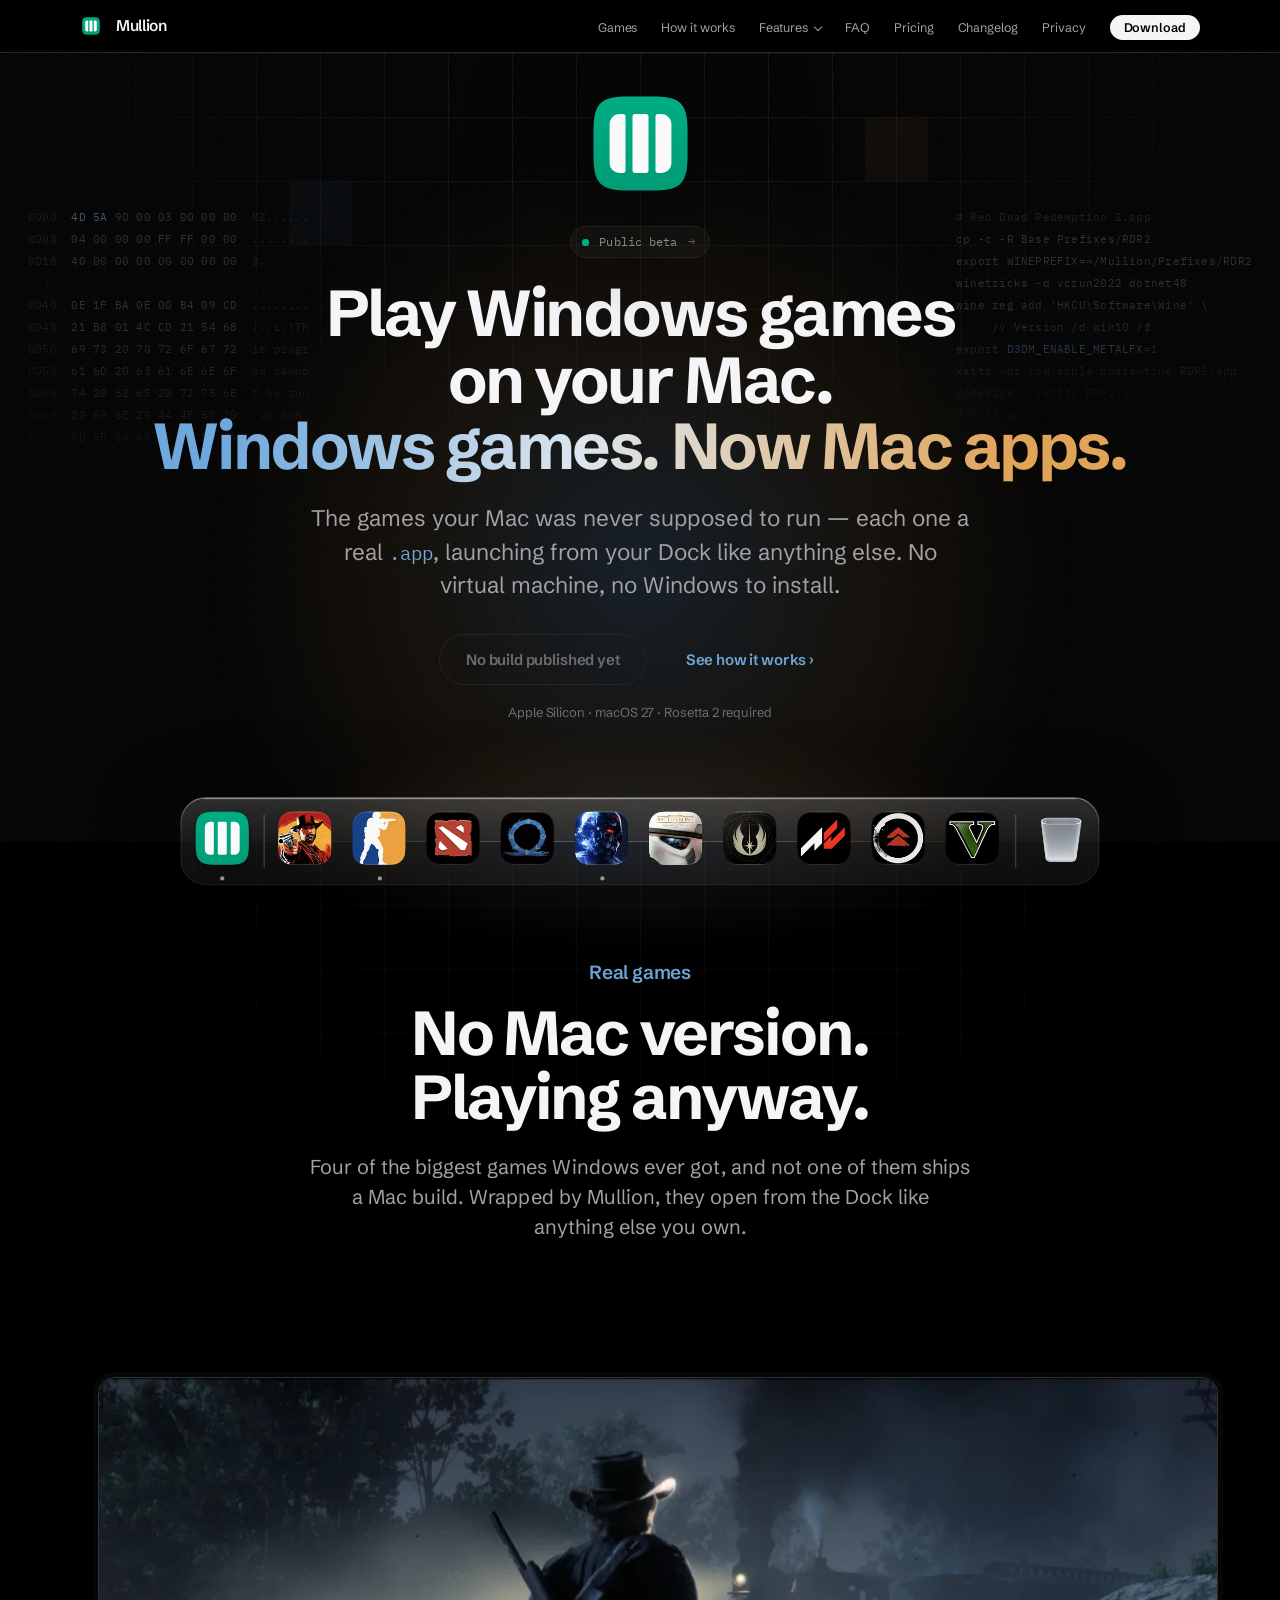
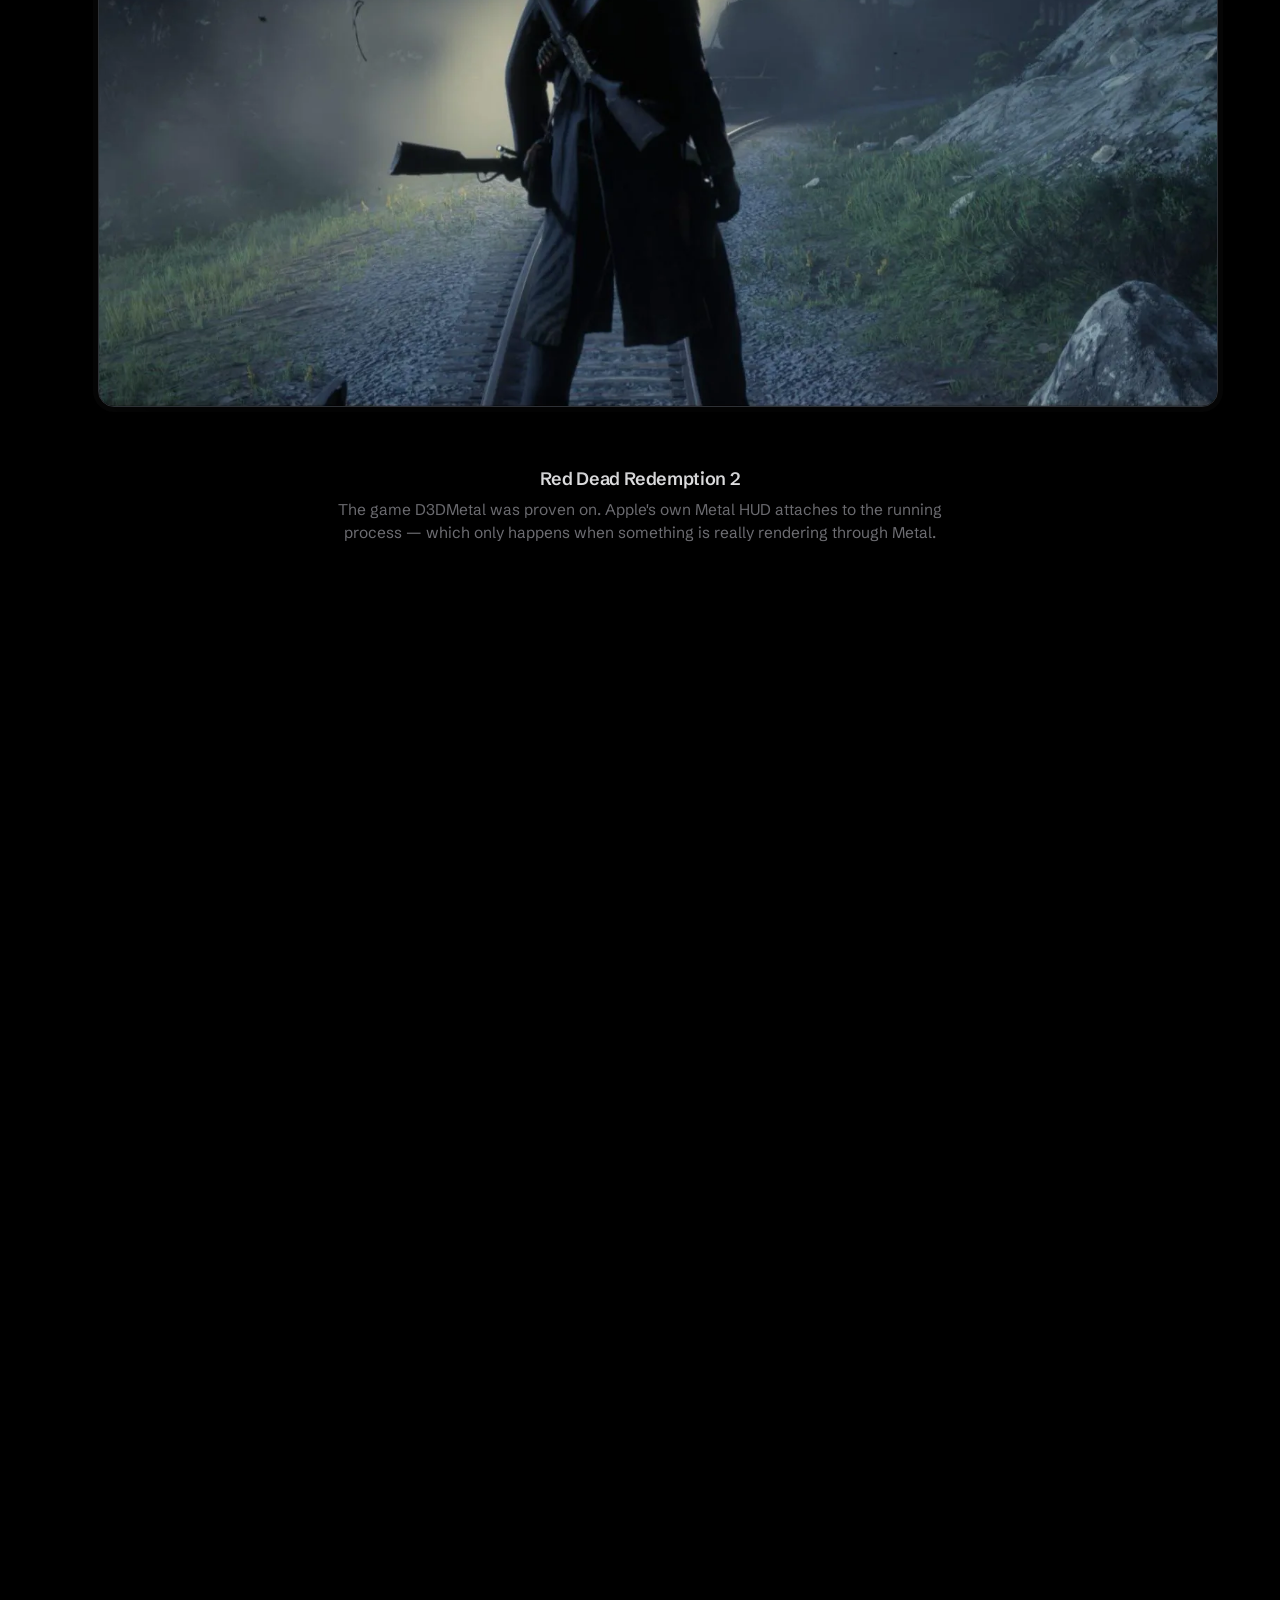
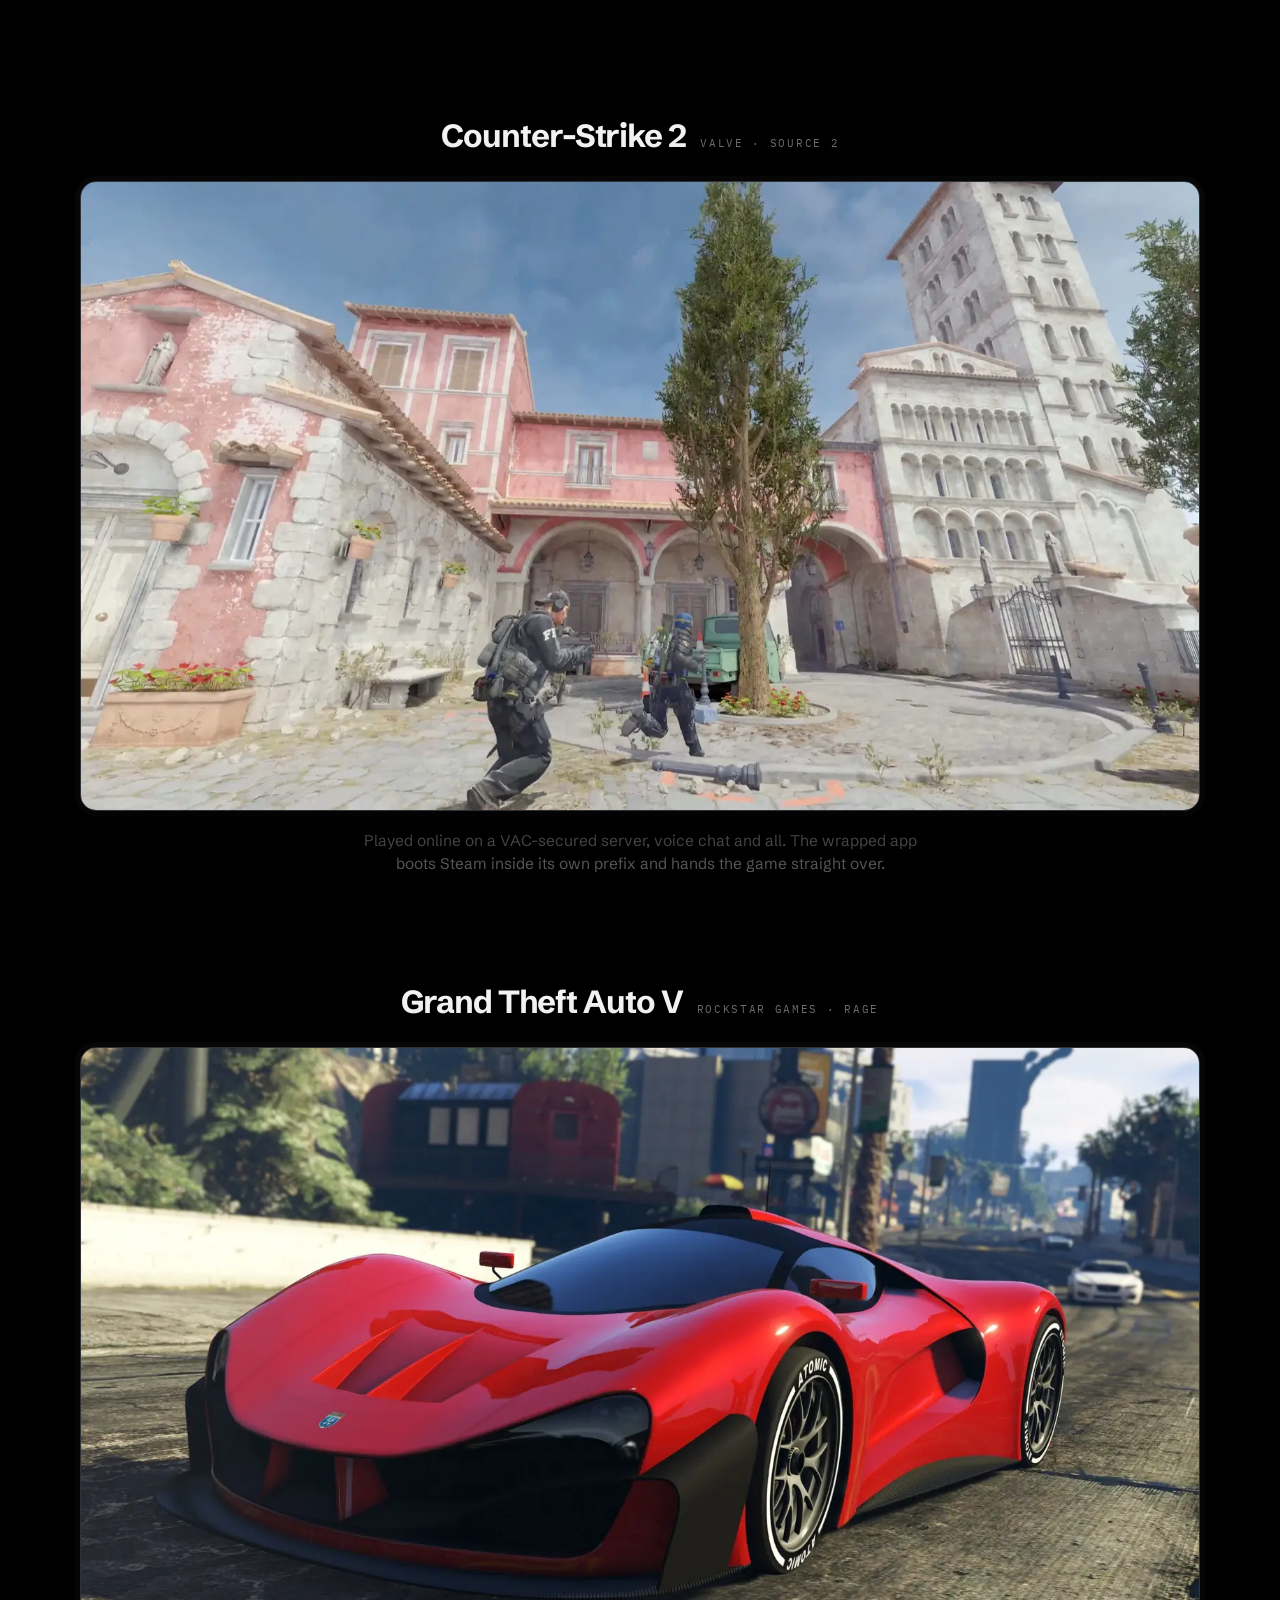
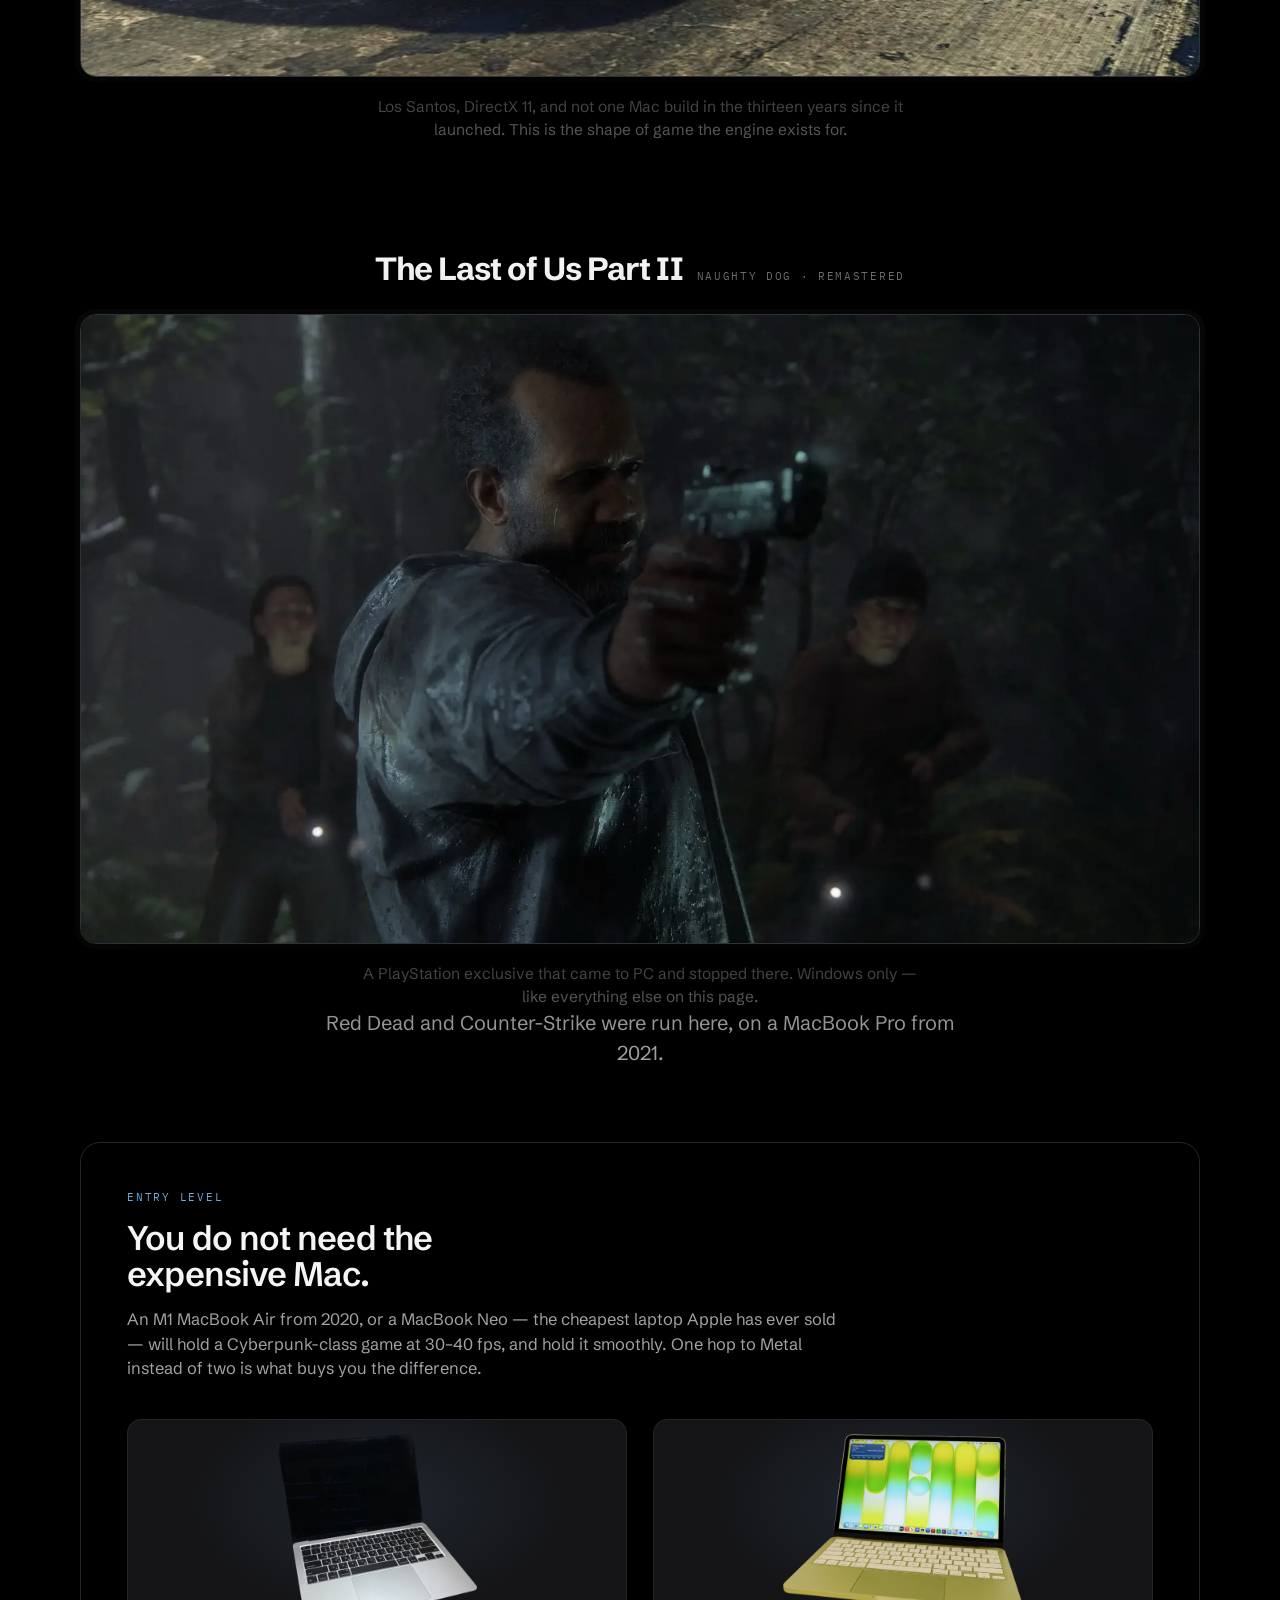
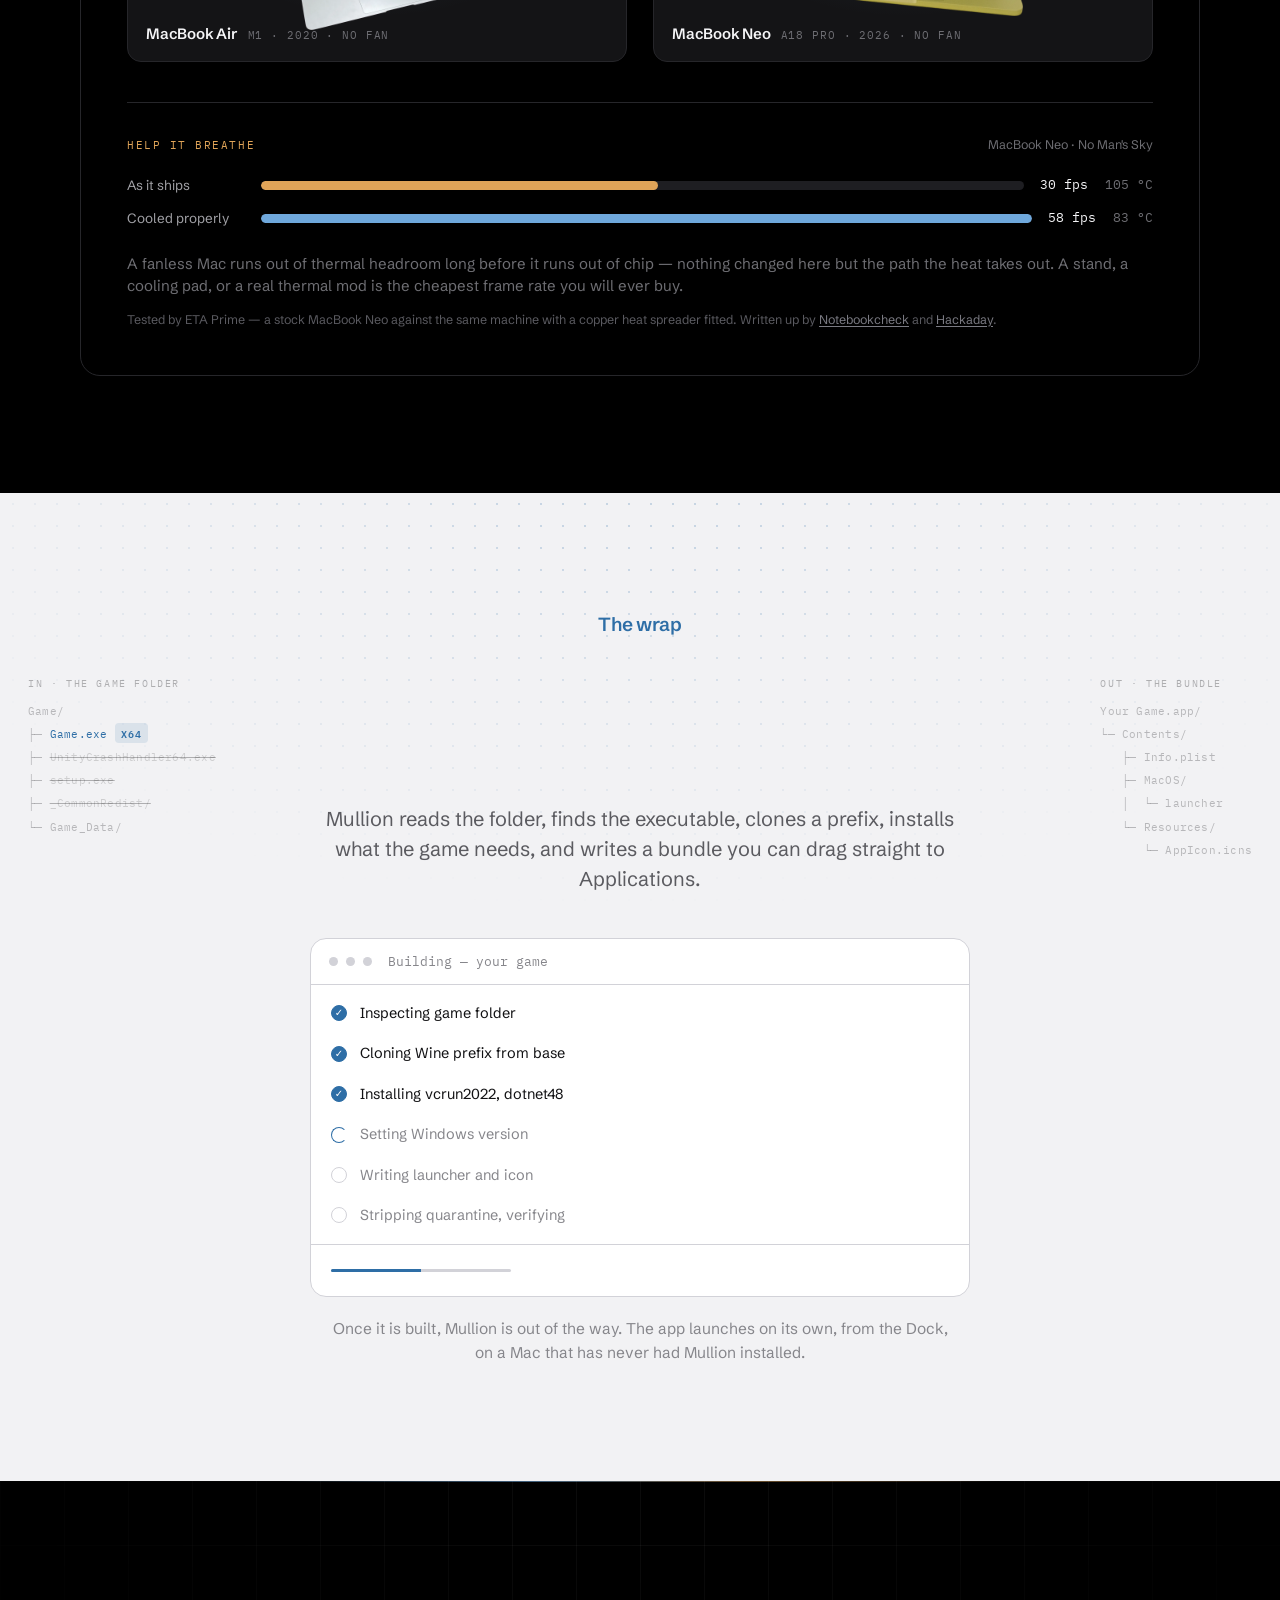
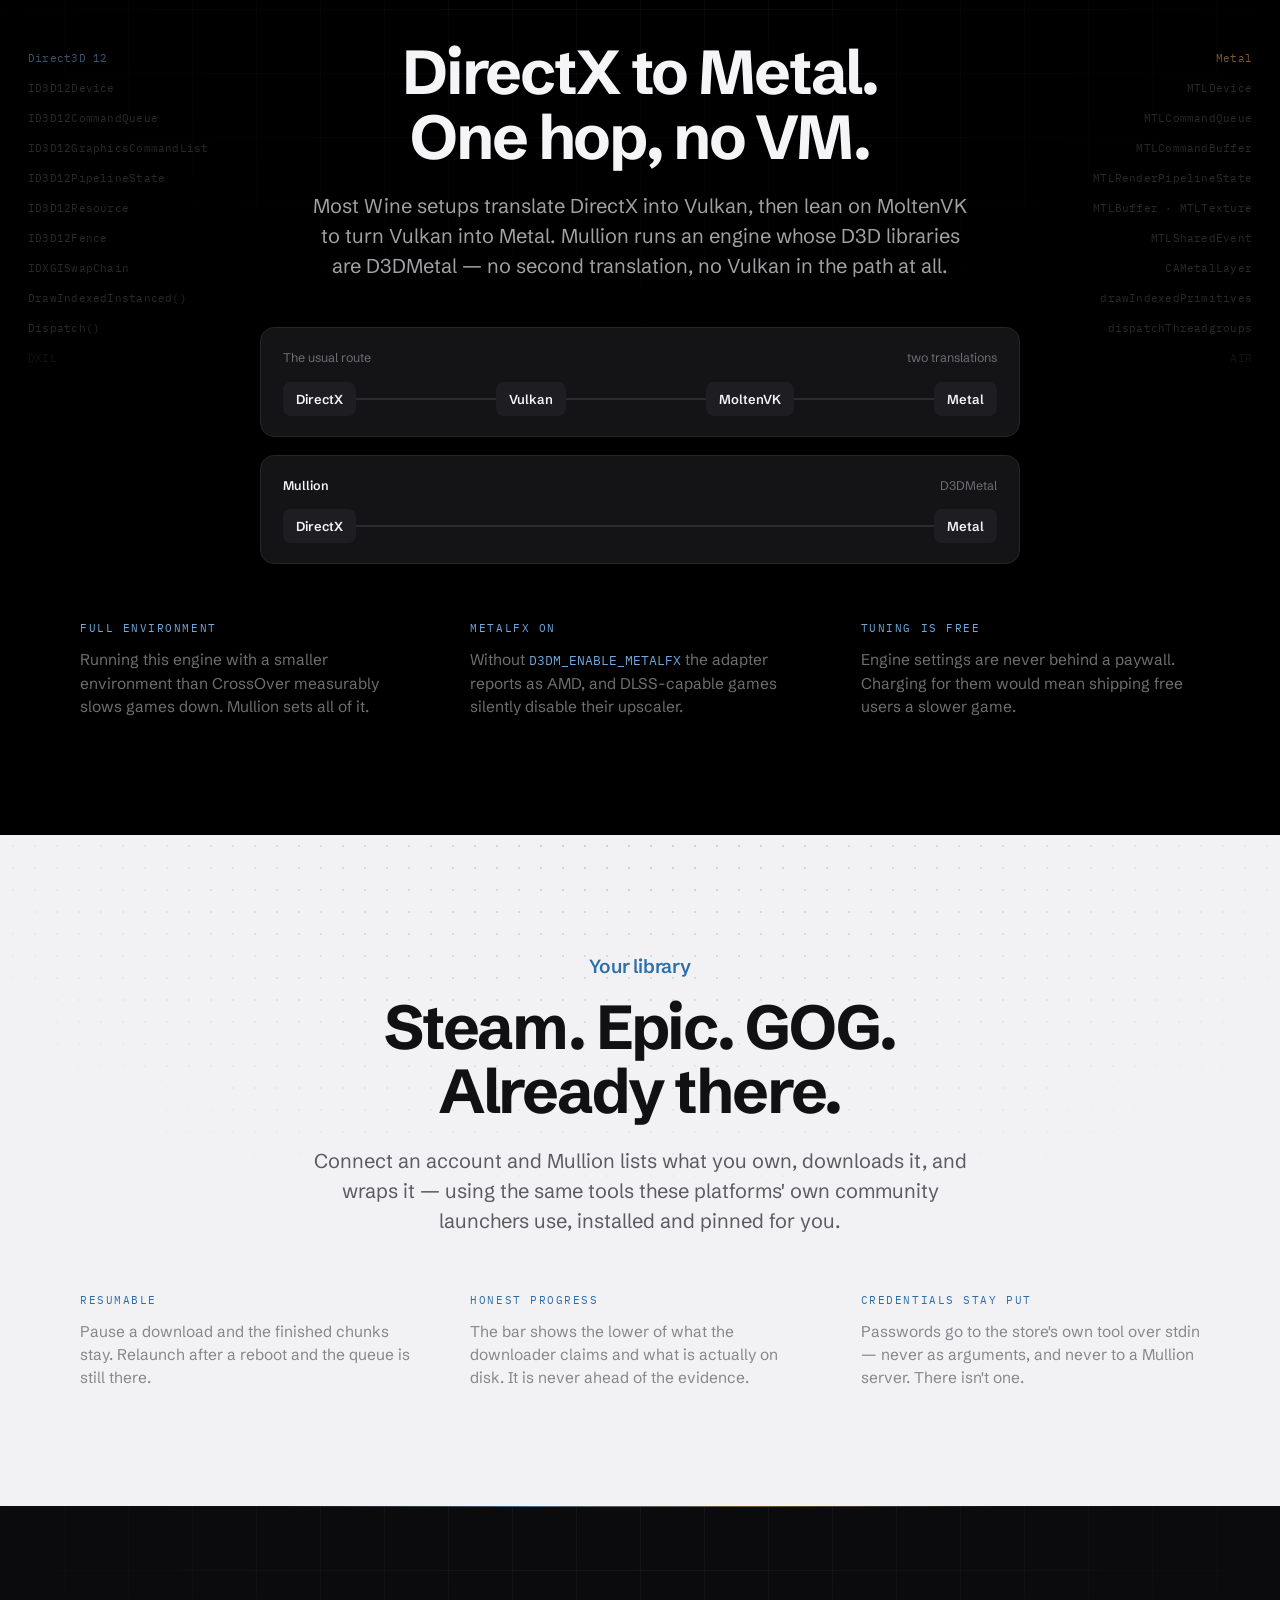
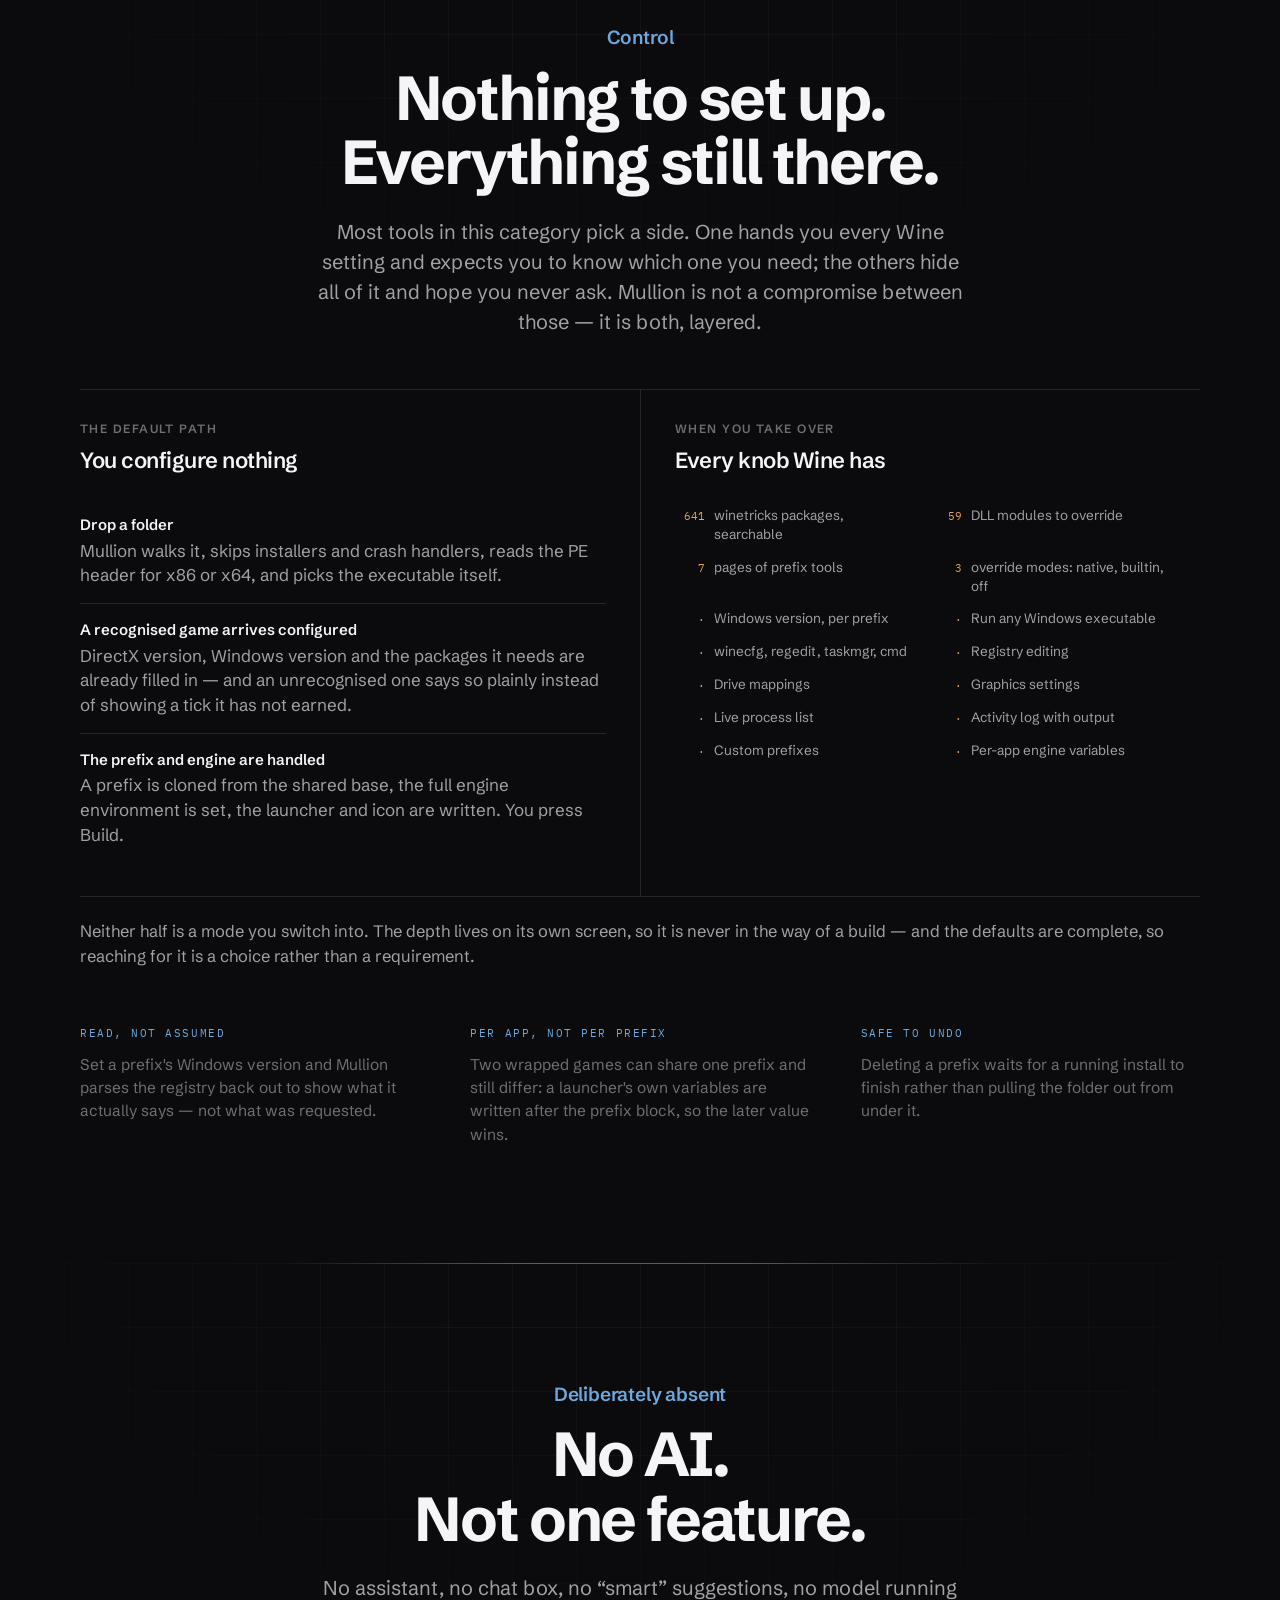
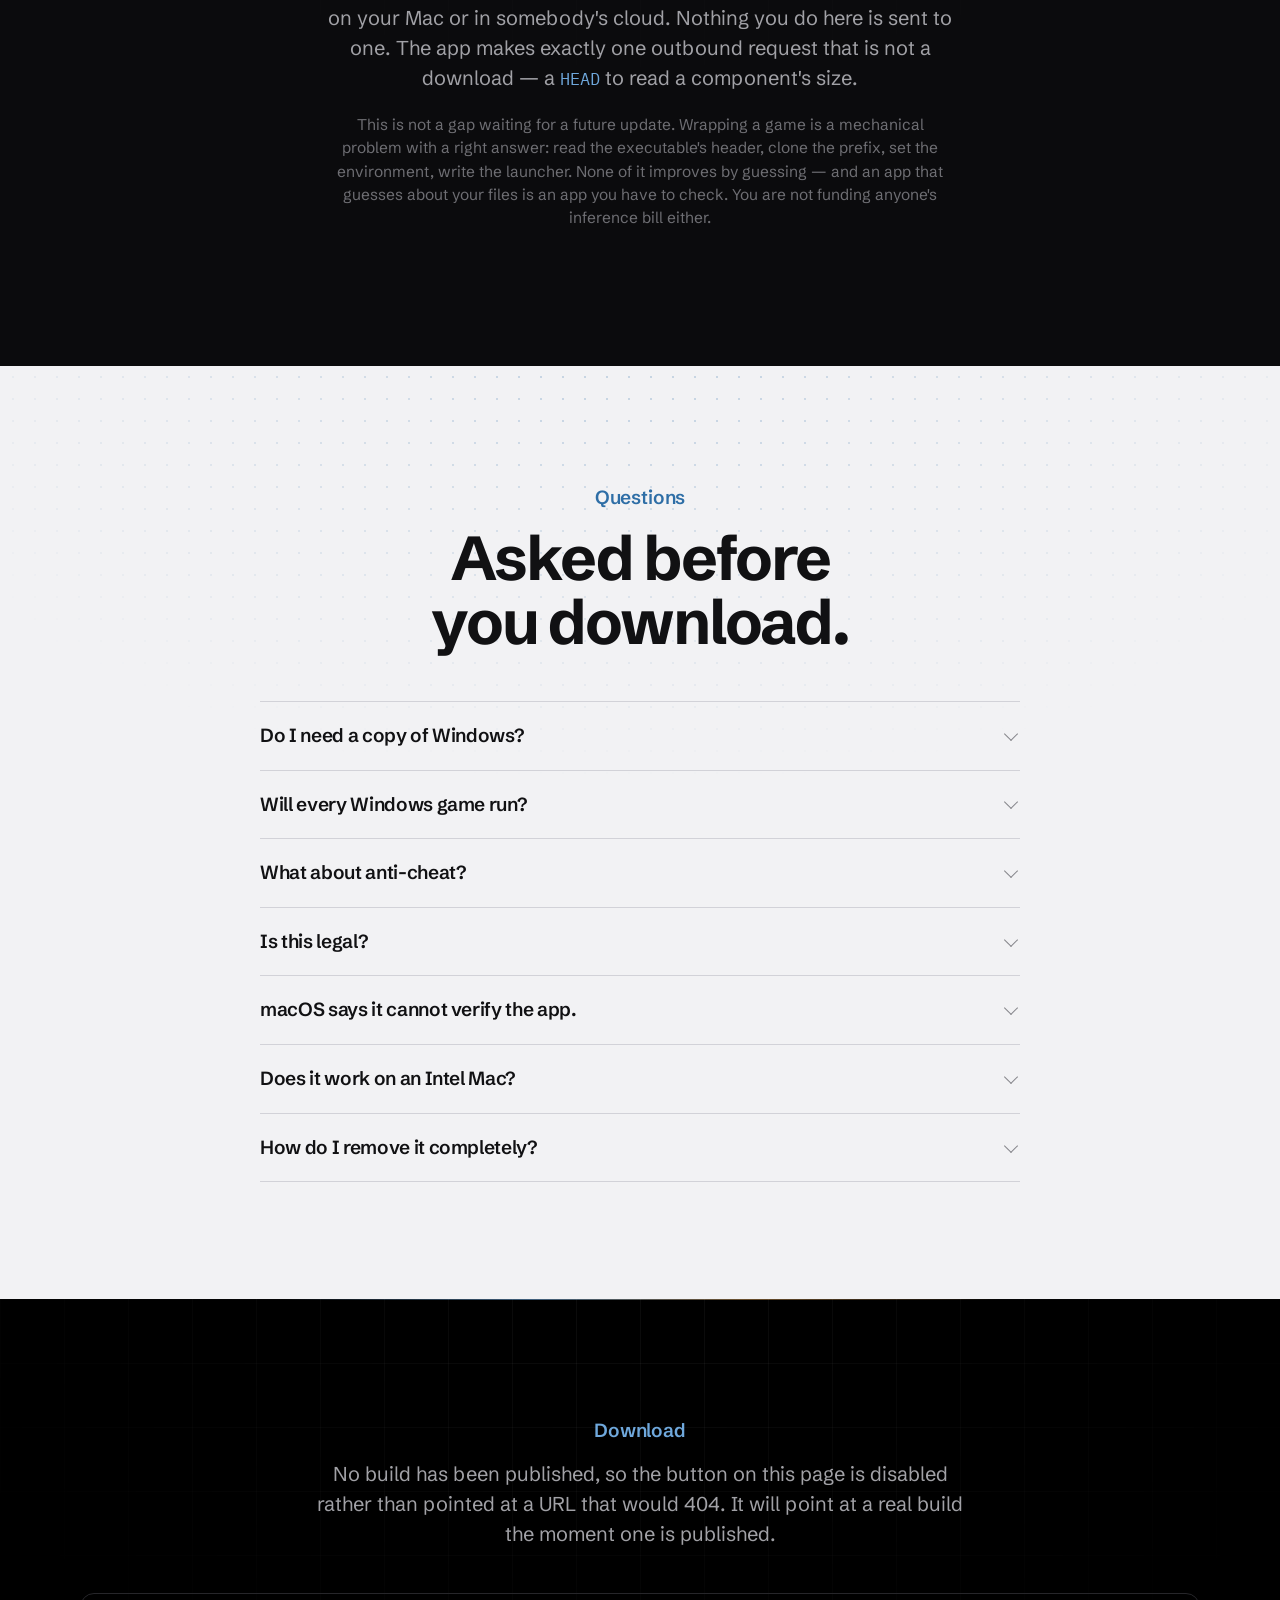
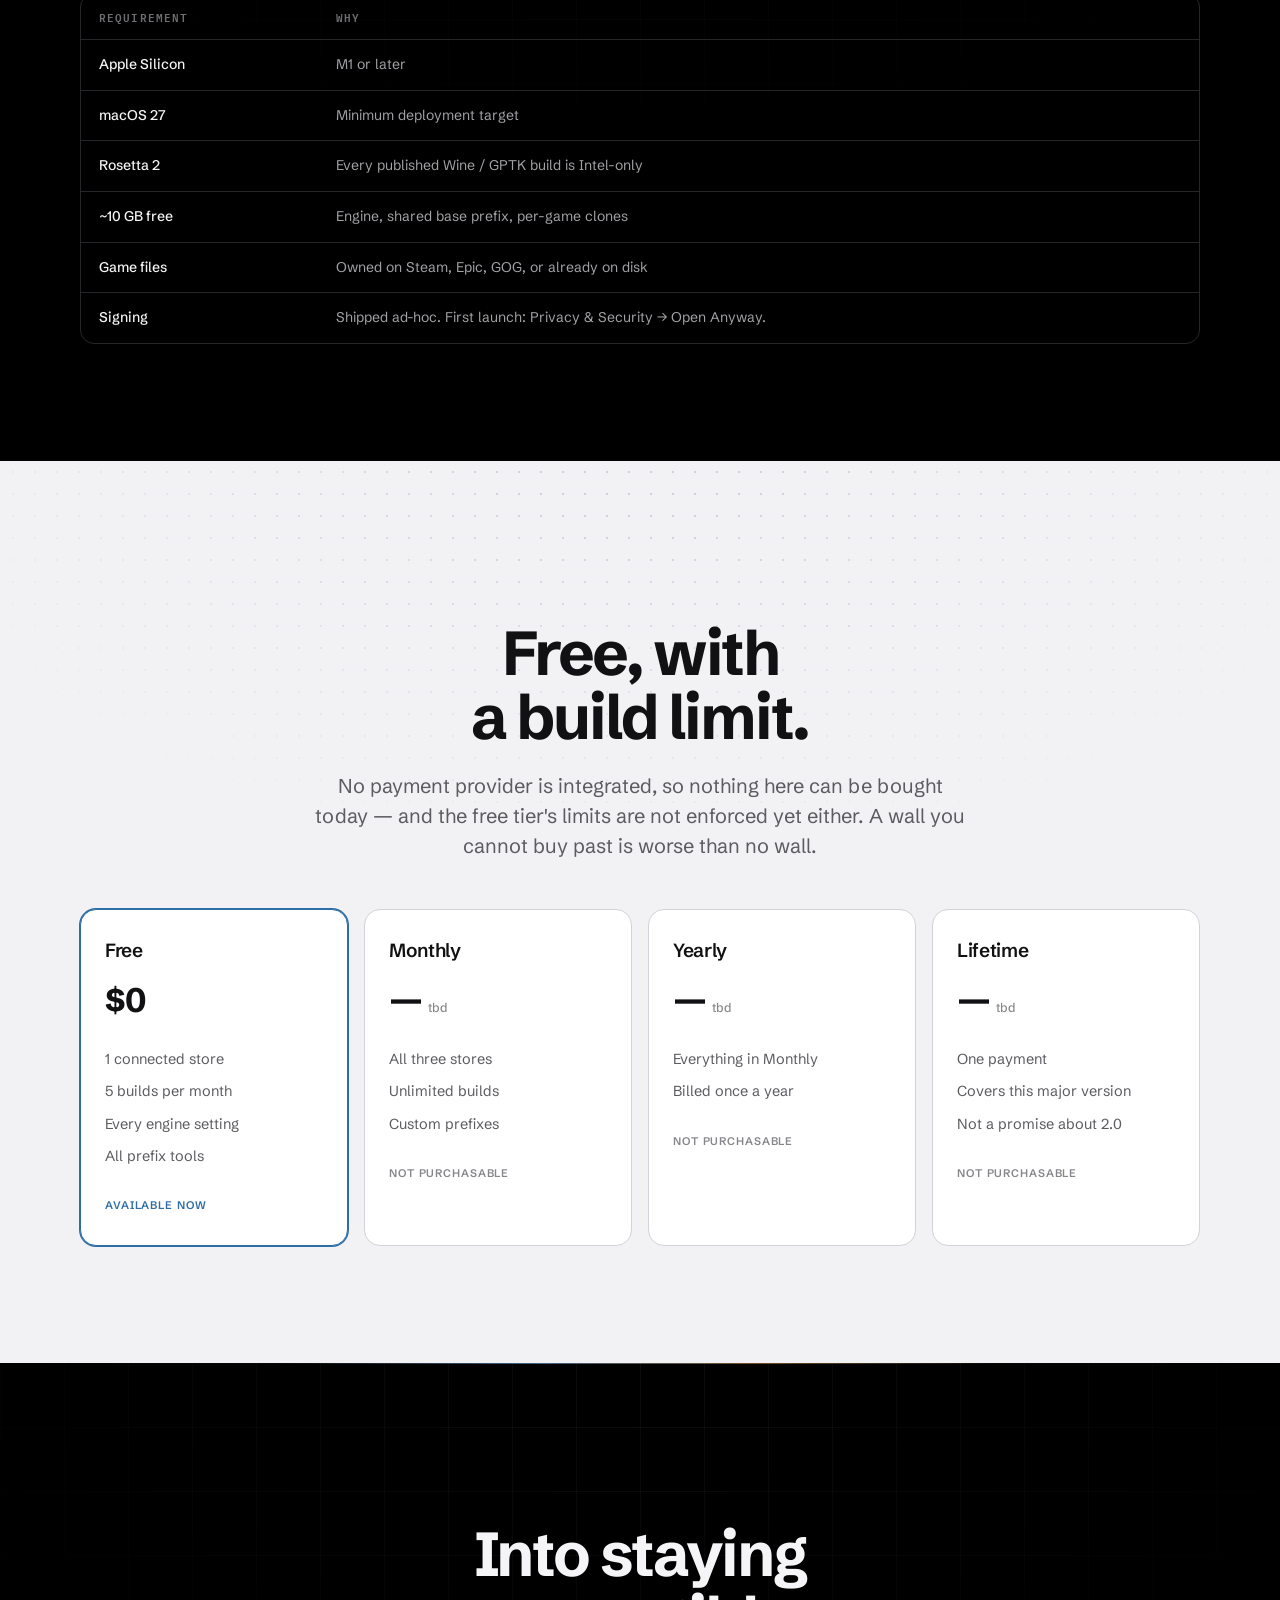
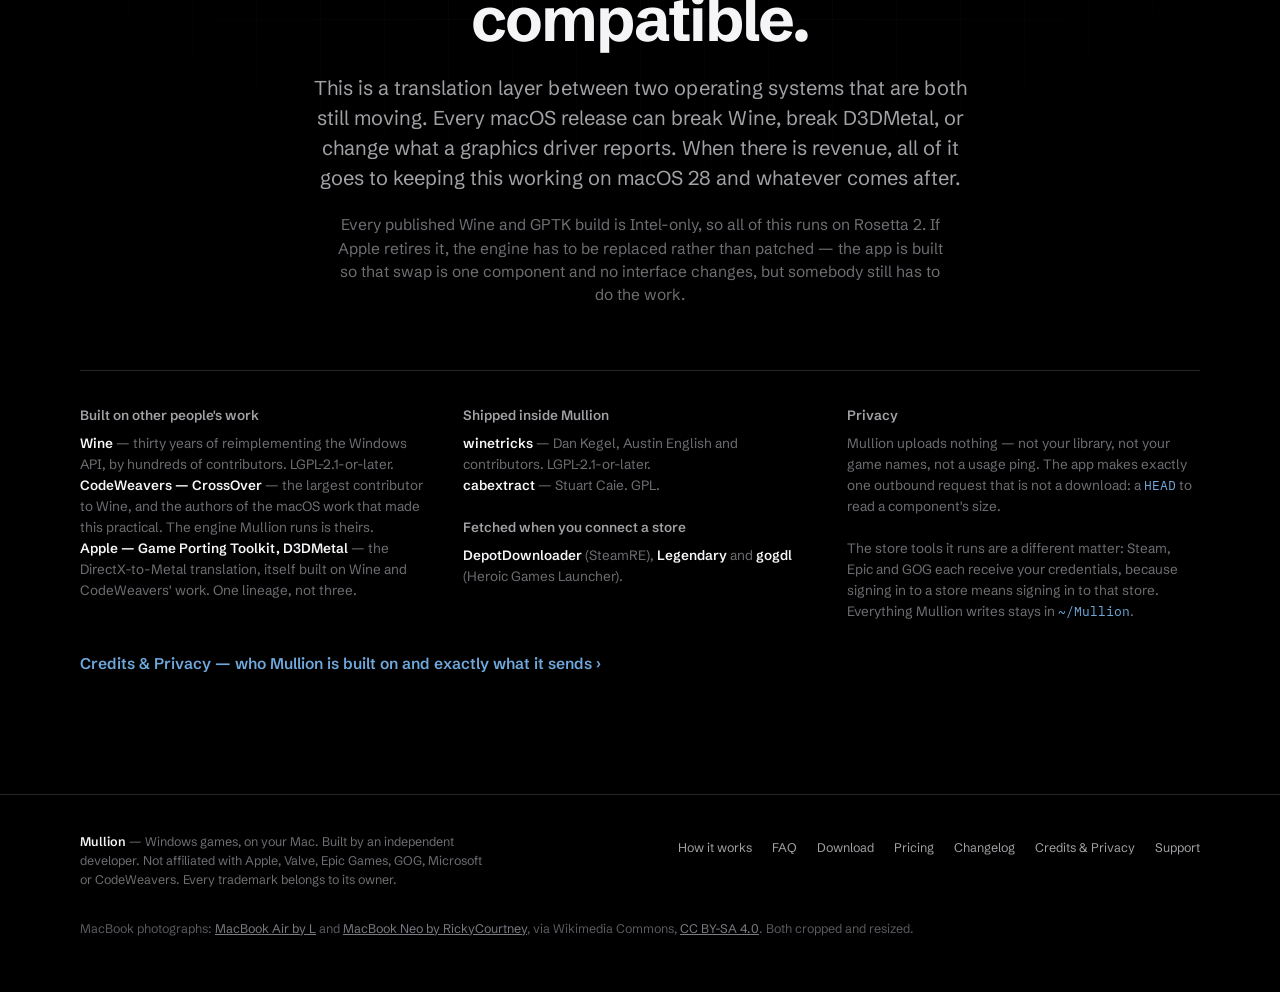
==== commit 3fedabb9: "feat: add links to credits and privacy page in navigation and content" ====
--- a/index.html
+++ b/index.html
@@ -124,6 +124,7 @@
       <li><a href="#faq">FAQ</a></li>
       <li><a href="#pricing">Pricing</a></li>
       <li><a href="whats-new.html">Changelog</a></li>
+      <li><a href="credits.html">Privacy</a></li>
       <li class="dl"><a href="#specs">Download</a></li>
     </ul>
     <button class="mt" type="button" aria-controls="navlinks" aria-expanded="false" aria-label="Menu"><span></span><span></span></button>
@@ -603,6 +604,7 @@
         Mullion uploads nothing — not your library, not your game names, not a usage ping. The app makes exactly one outbound request that is not a download: a <code>HEAD</code> to read a component's size.<br><br>
         The store tools it runs are a different matter: Steam, Epic and GOG each receive your credentials, because signing in to a store means signing in to that store. Everything Mullion writes stays in <code>~/Mullion</code>.</div>
     </div>
+    <p class="fn-more"><a href="credits.html">Credits &amp; Privacy — who Mullion is built on and exactly what it sends &rsaquo;</a></p>
   </div>
 </section>
 
--- a/css/faq-footer.css
+++ b/css/faq-footer.css
@@ -25,6 +25,9 @@
   display:grid;grid-template-columns:repeat(auto-fit,minmax(266px,1fr));gap:30px}
 .fn div{font-size:13.5px;line-height:1.55;color:var(--w-3);max-width:44ch}
 .fn h4{font-size:13.5px;font-weight:600;color:var(--w-2);margin:0 0 7px}
+.fn-more{margin:26px 0 0;max-width:none;text-align:left}
+.fn-more a{color:var(--cold);font-size:15.5px;font-weight:600;text-decoration:none}
+.fn-more a:hover{text-decoration:underline}
 .fn code{font-size:12.5px}
 footer{background:var(--black);border-top:1px solid var(--line-d);padding:38px 0 54px}
 footer .col{display:flex;gap:26px;justify-content:space-between;flex-wrap:wrap}
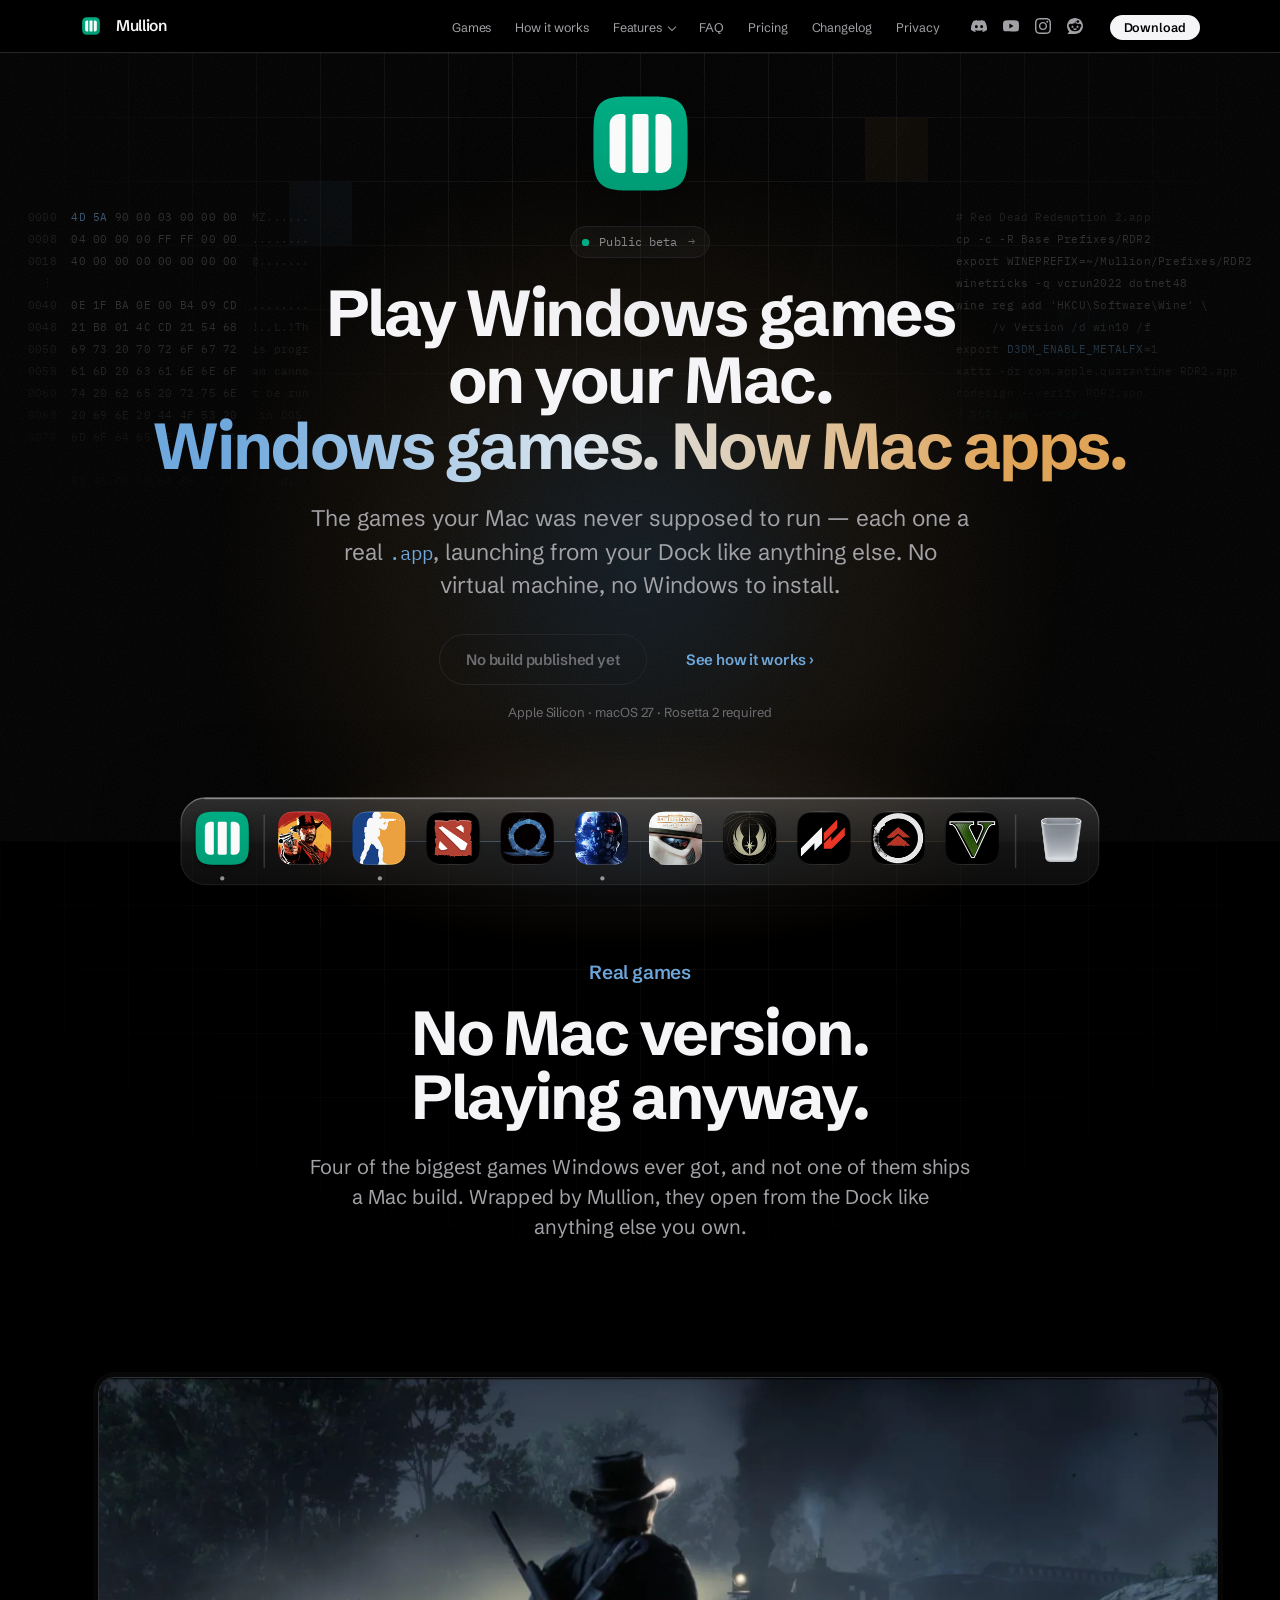
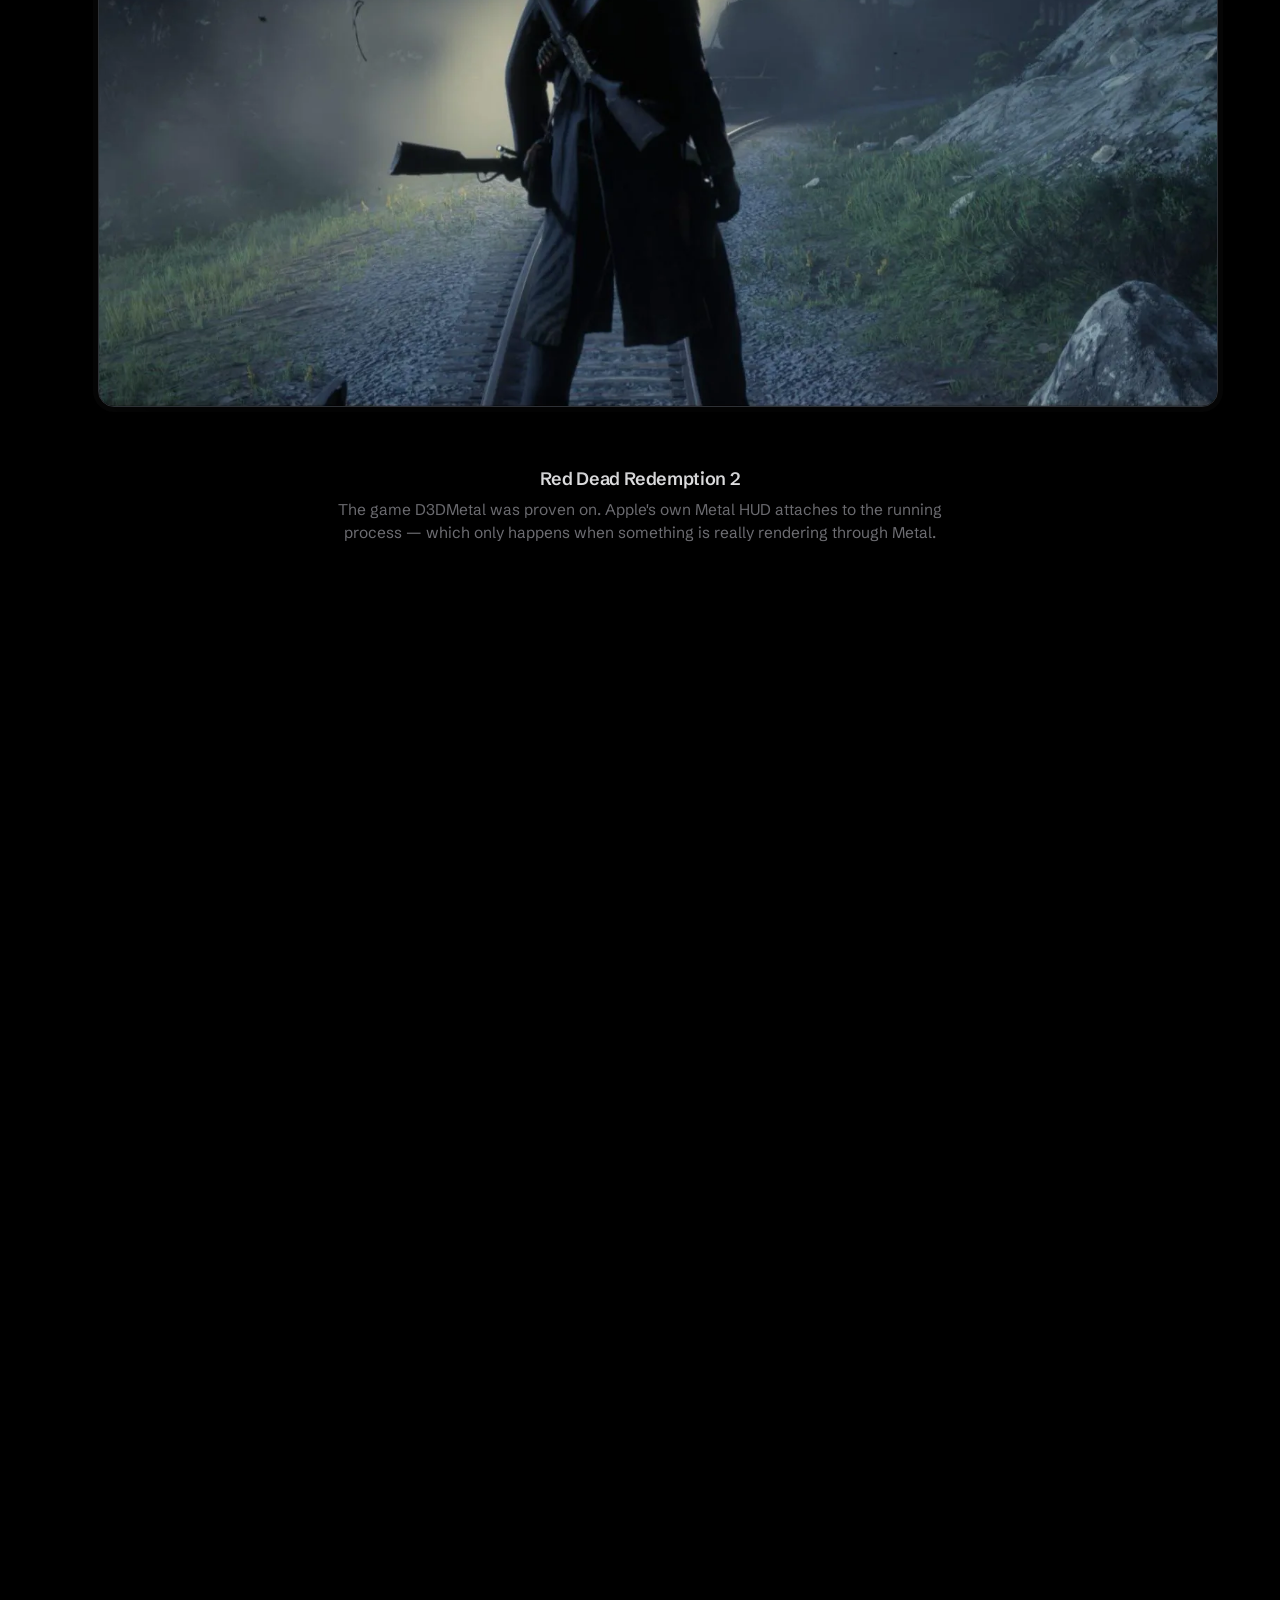
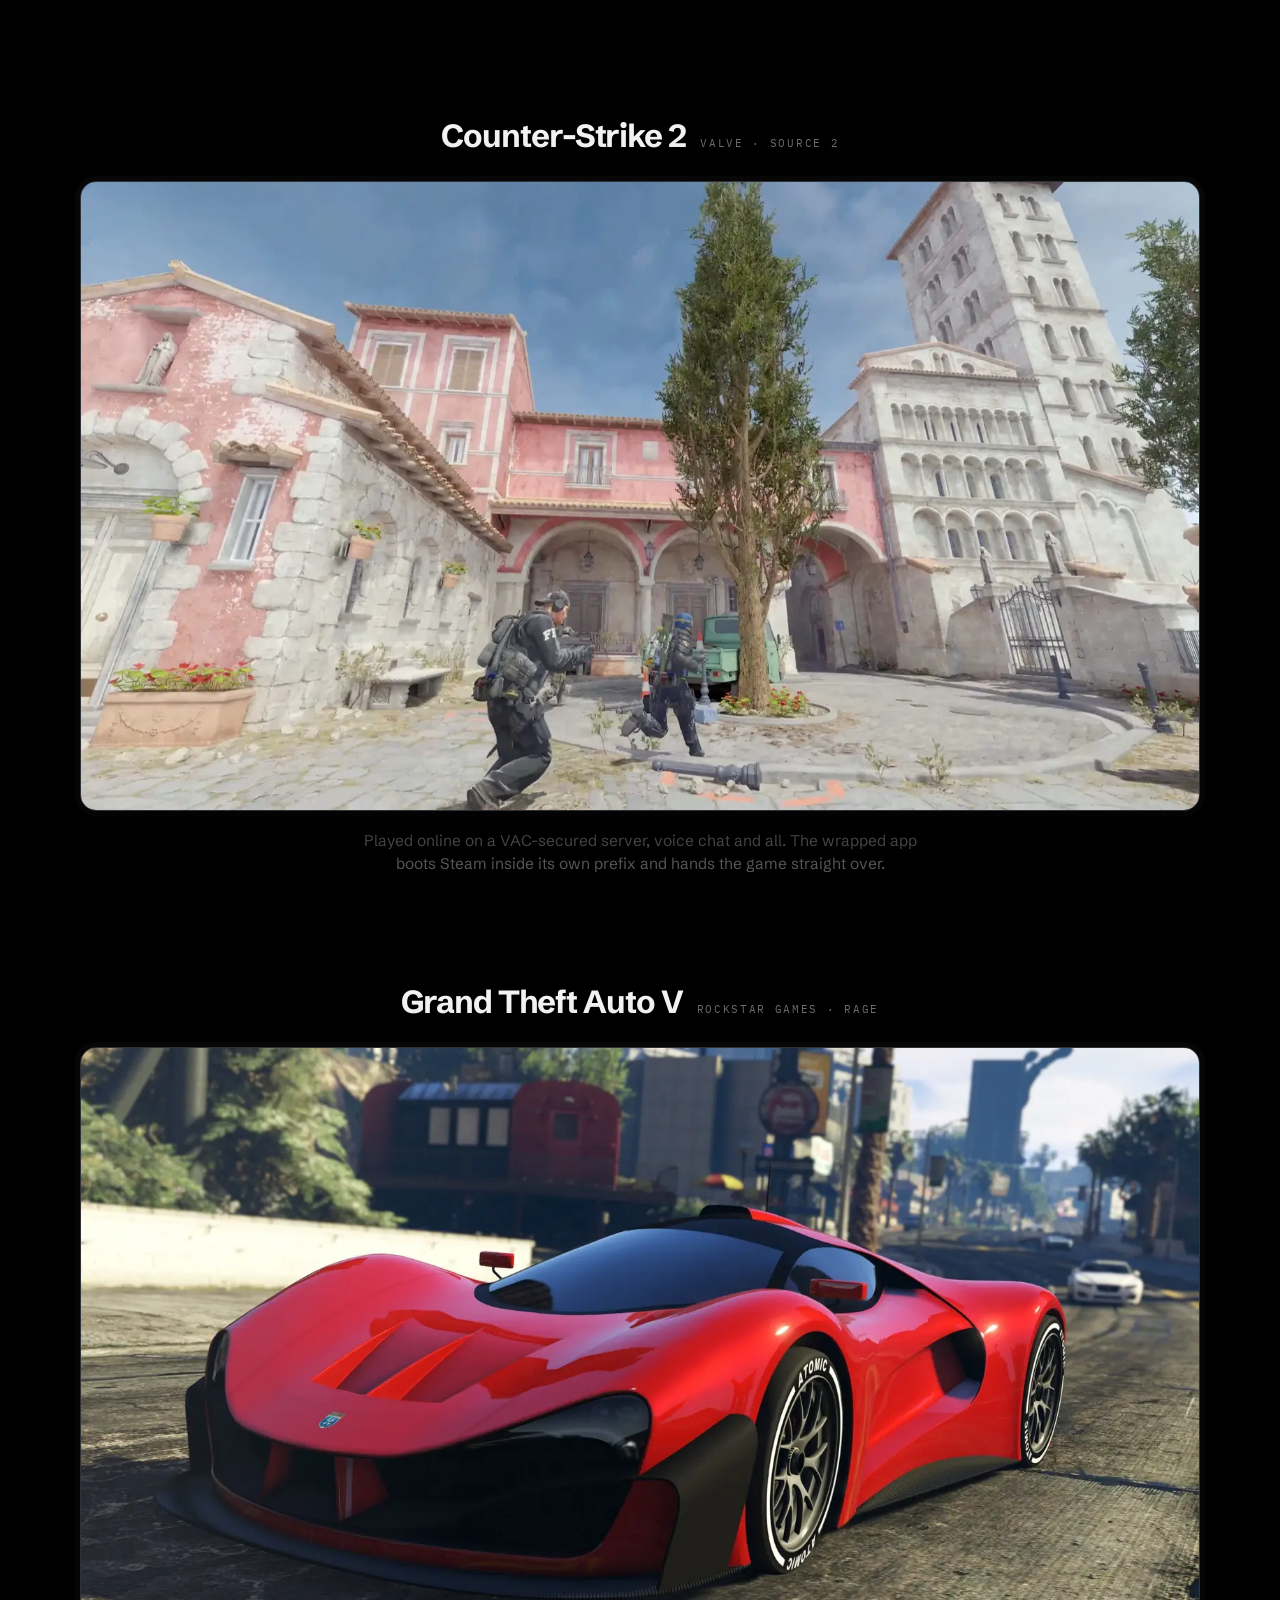
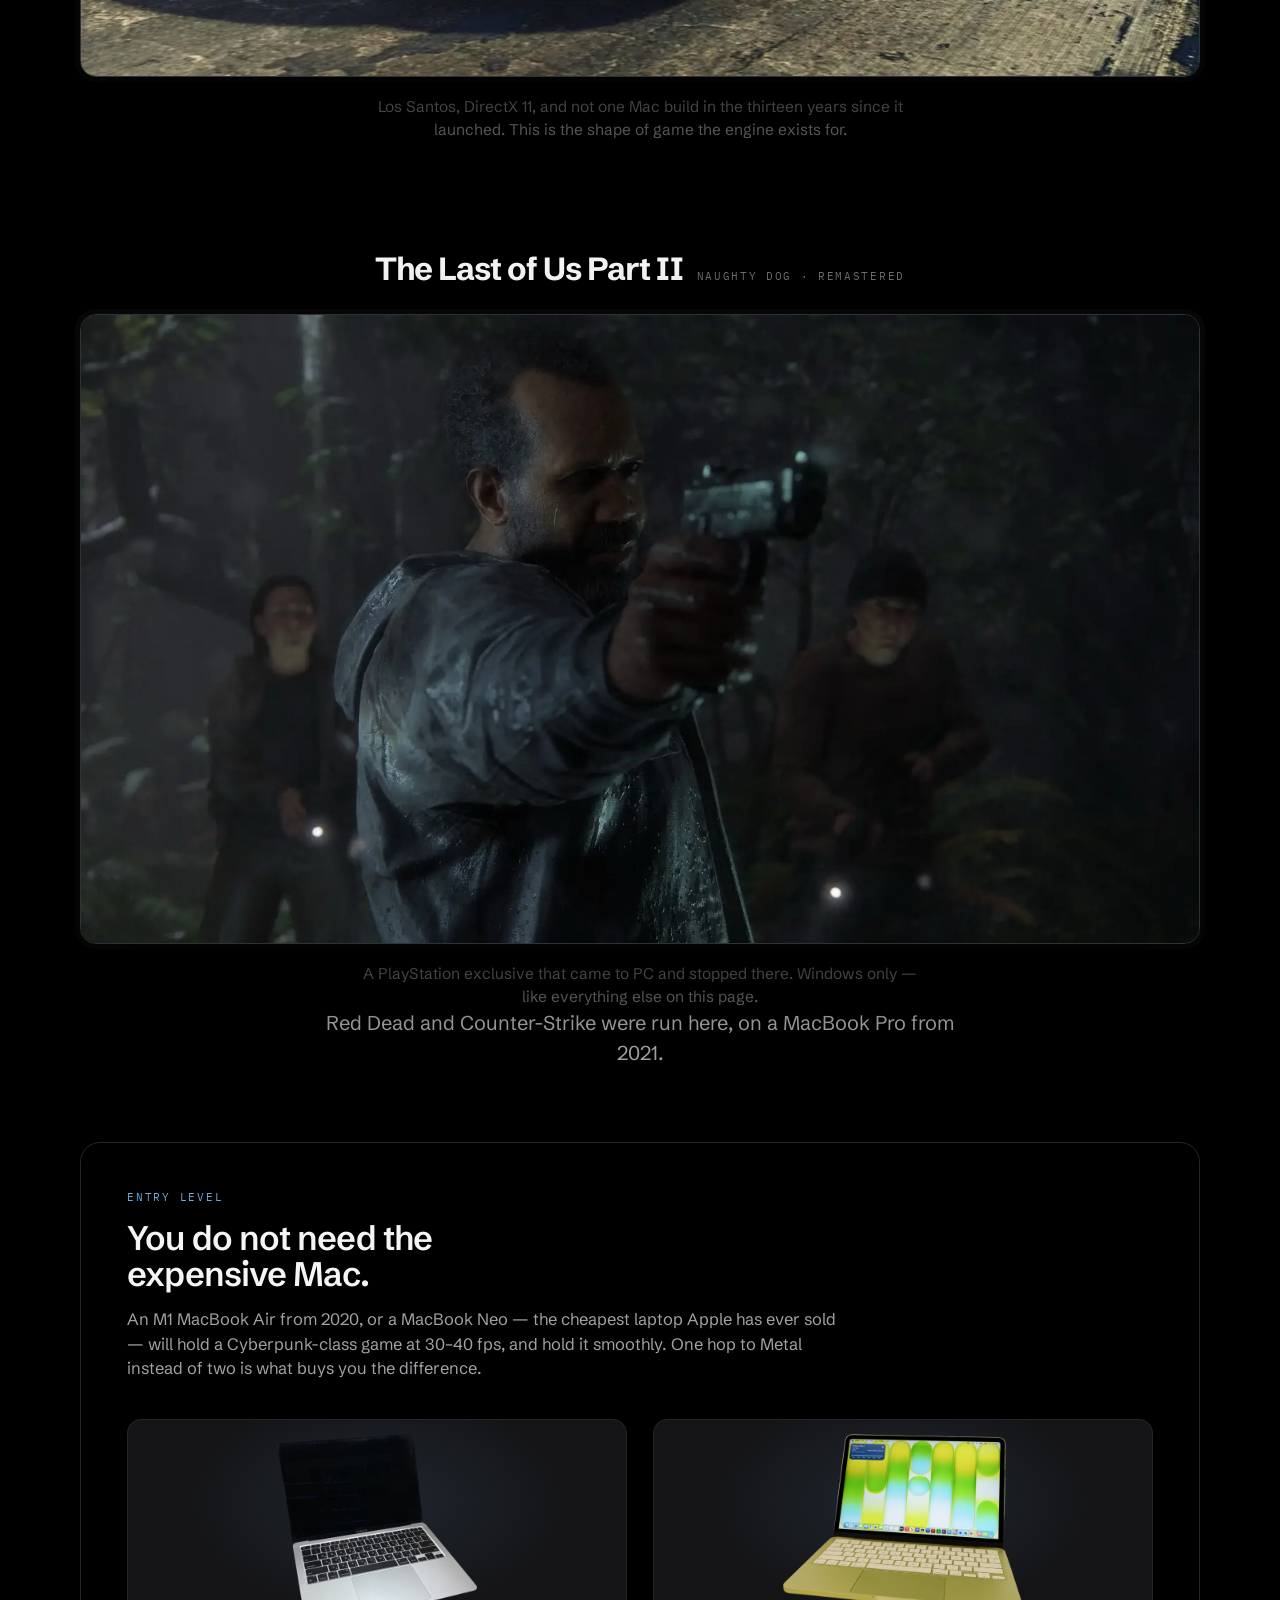
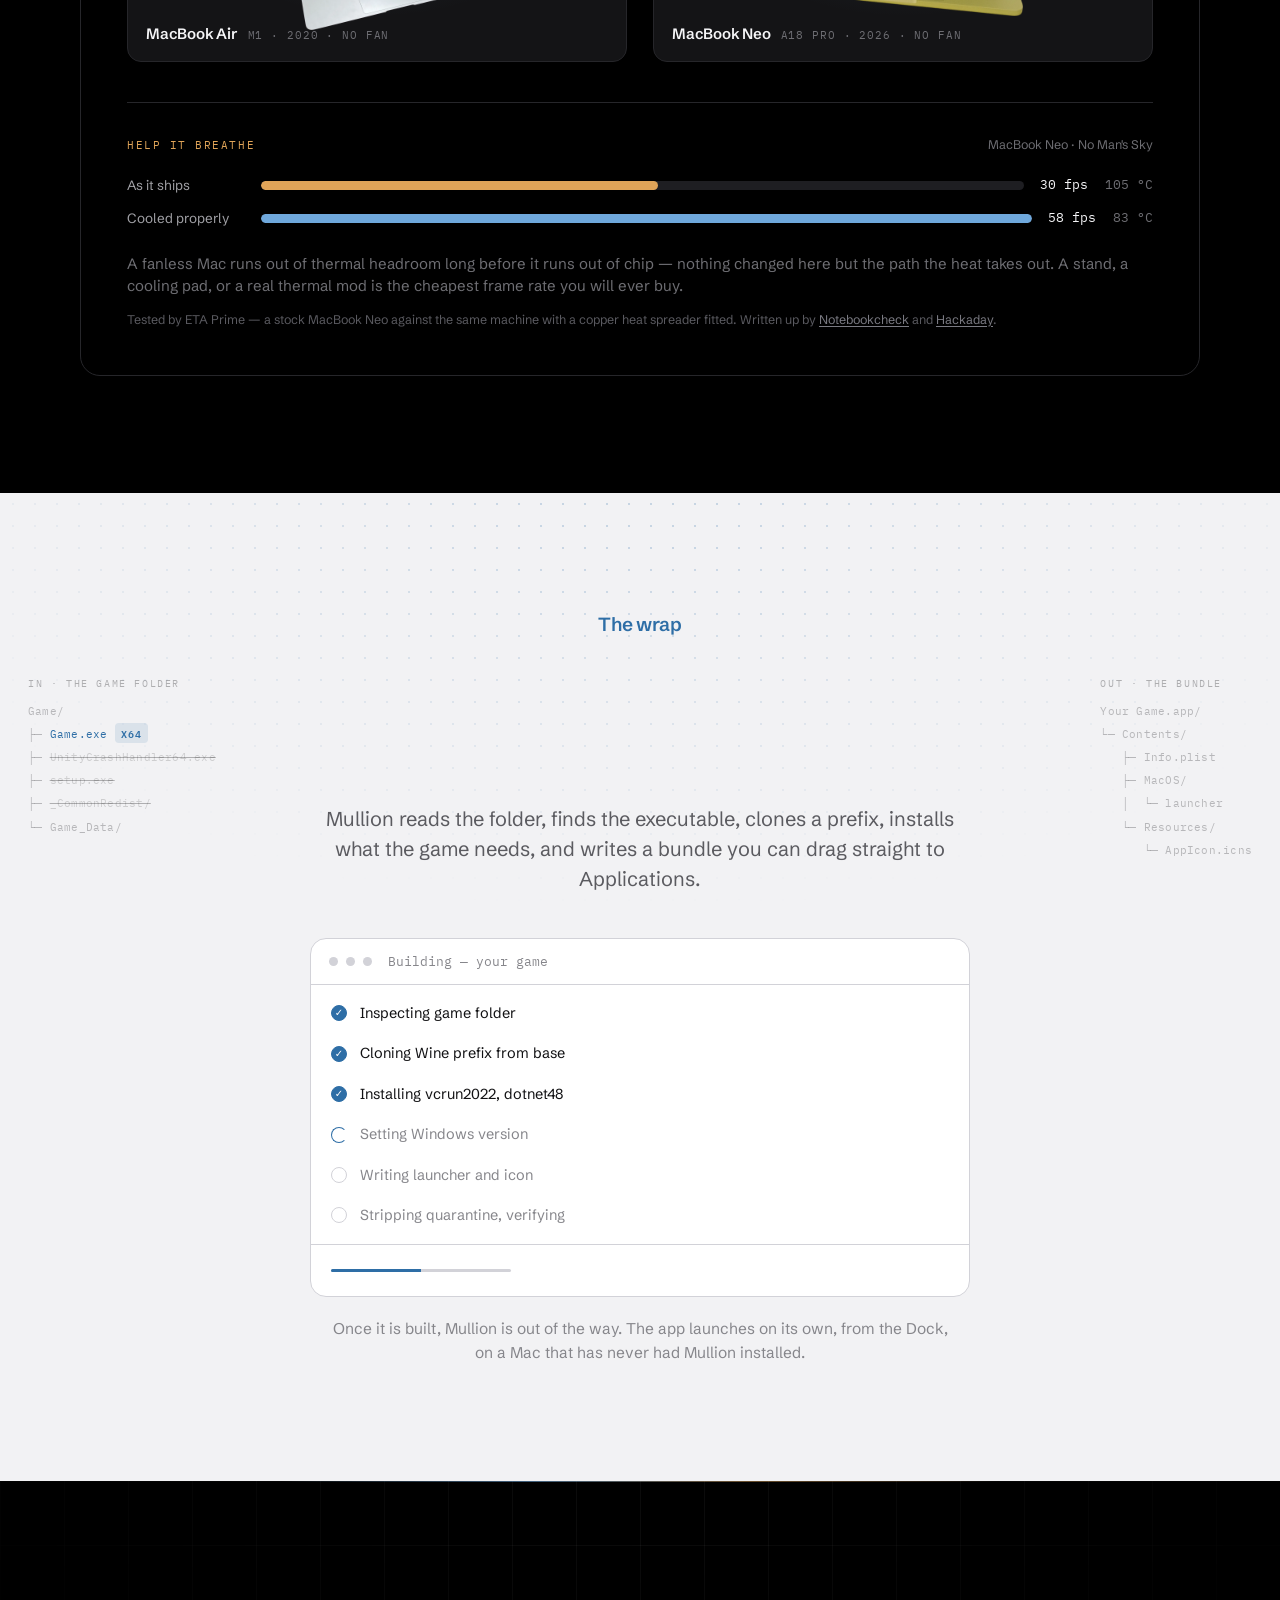
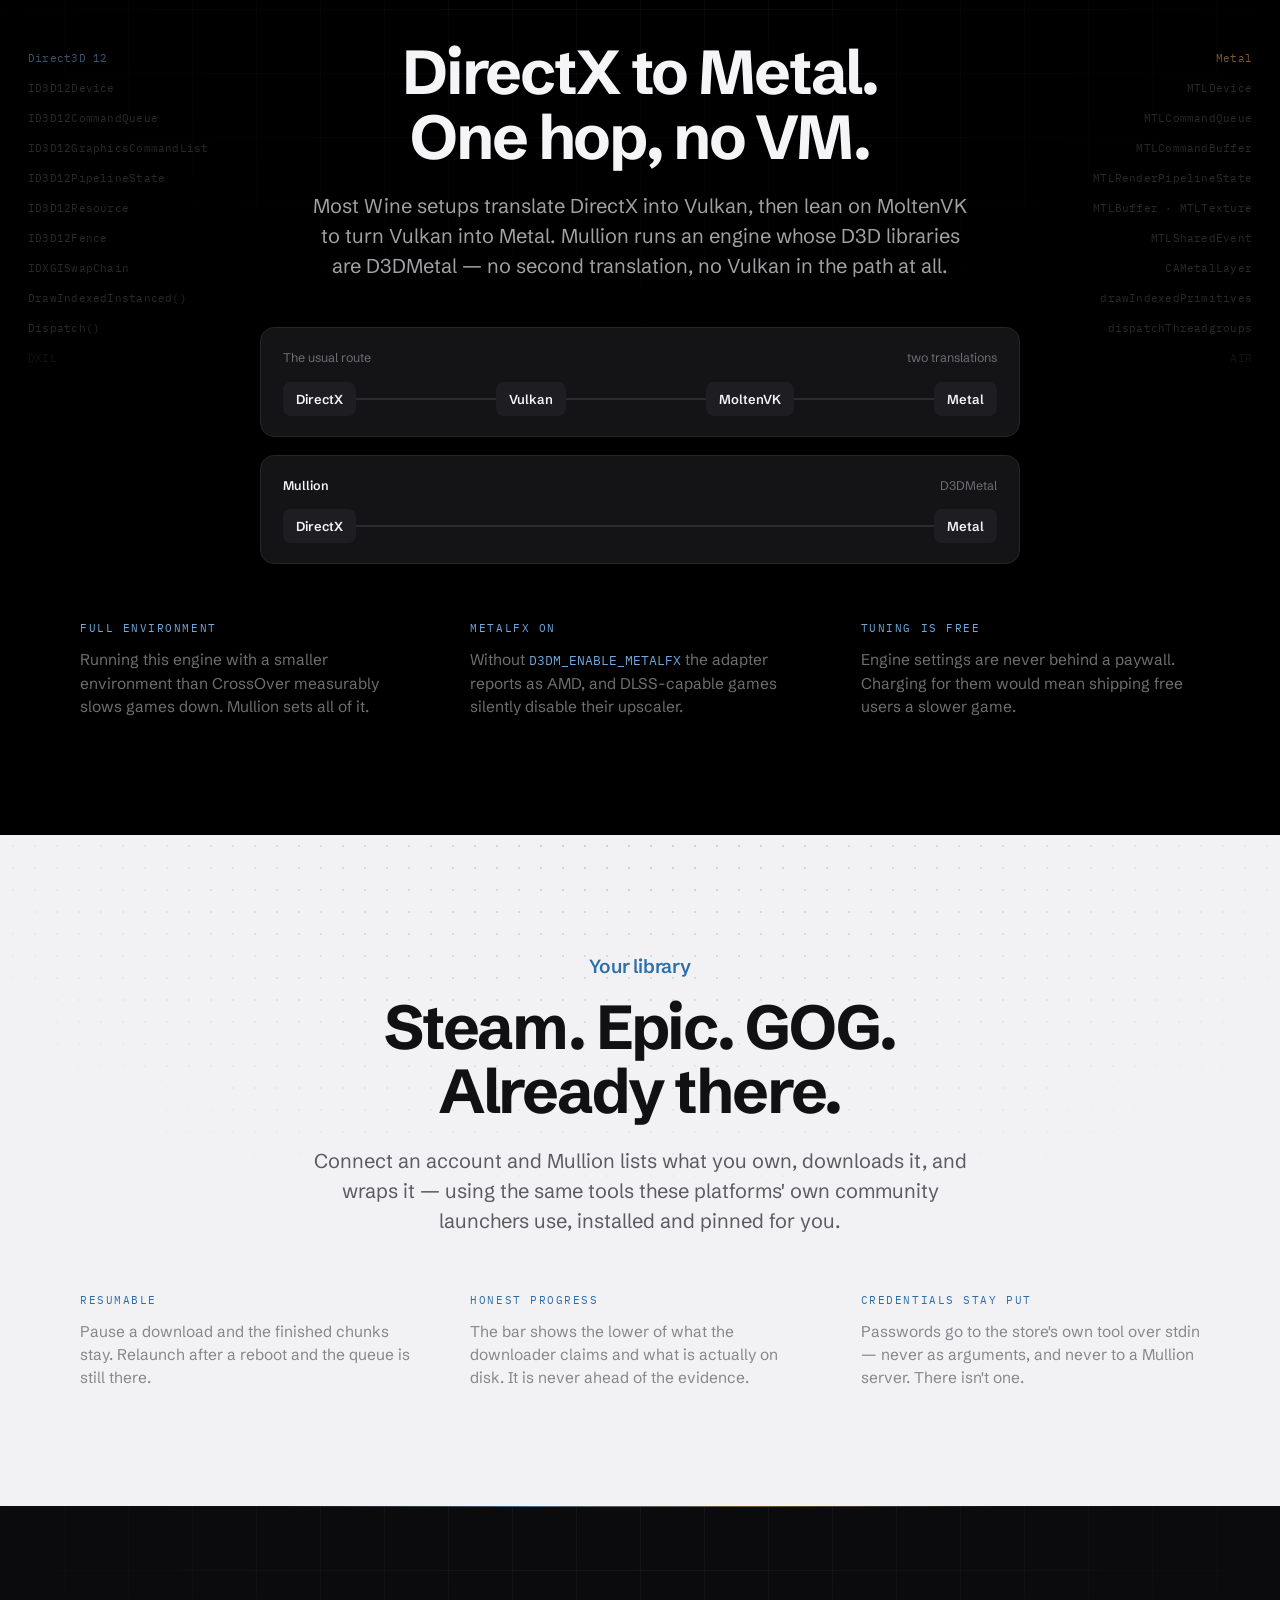
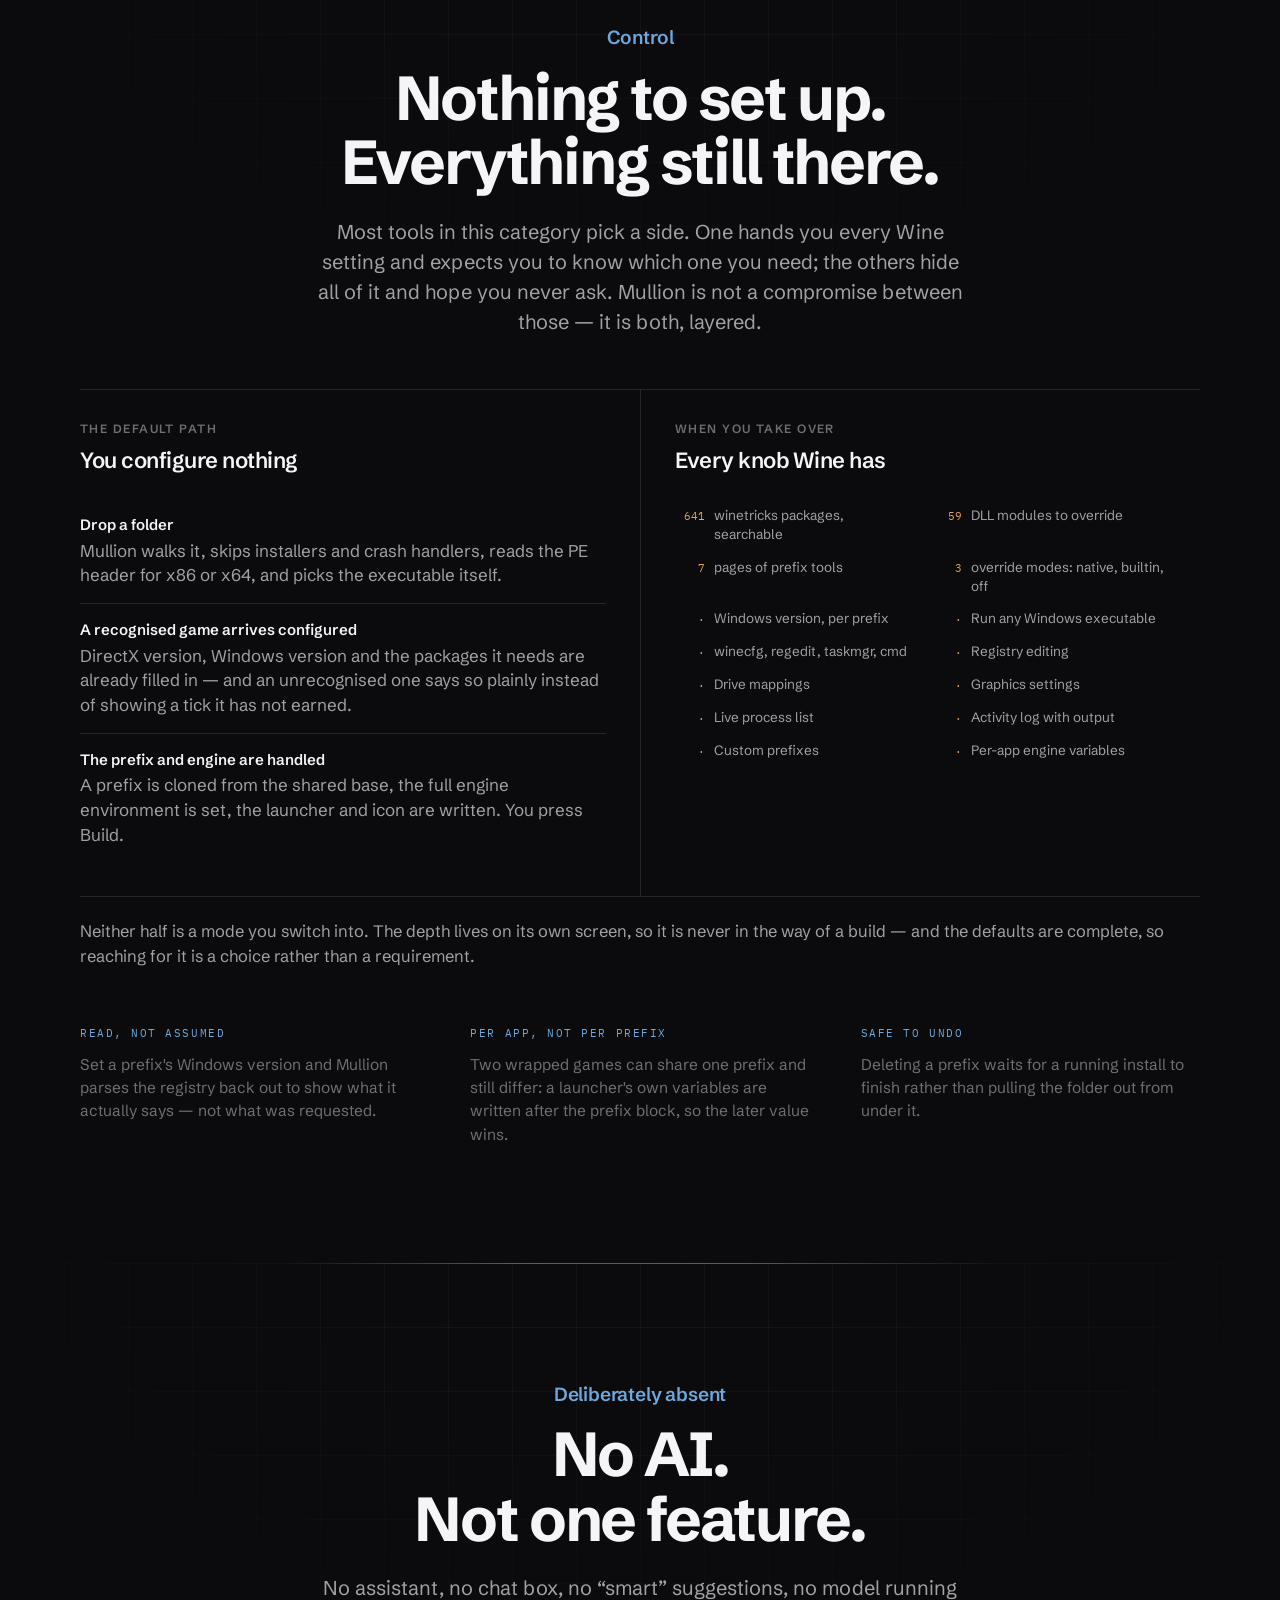
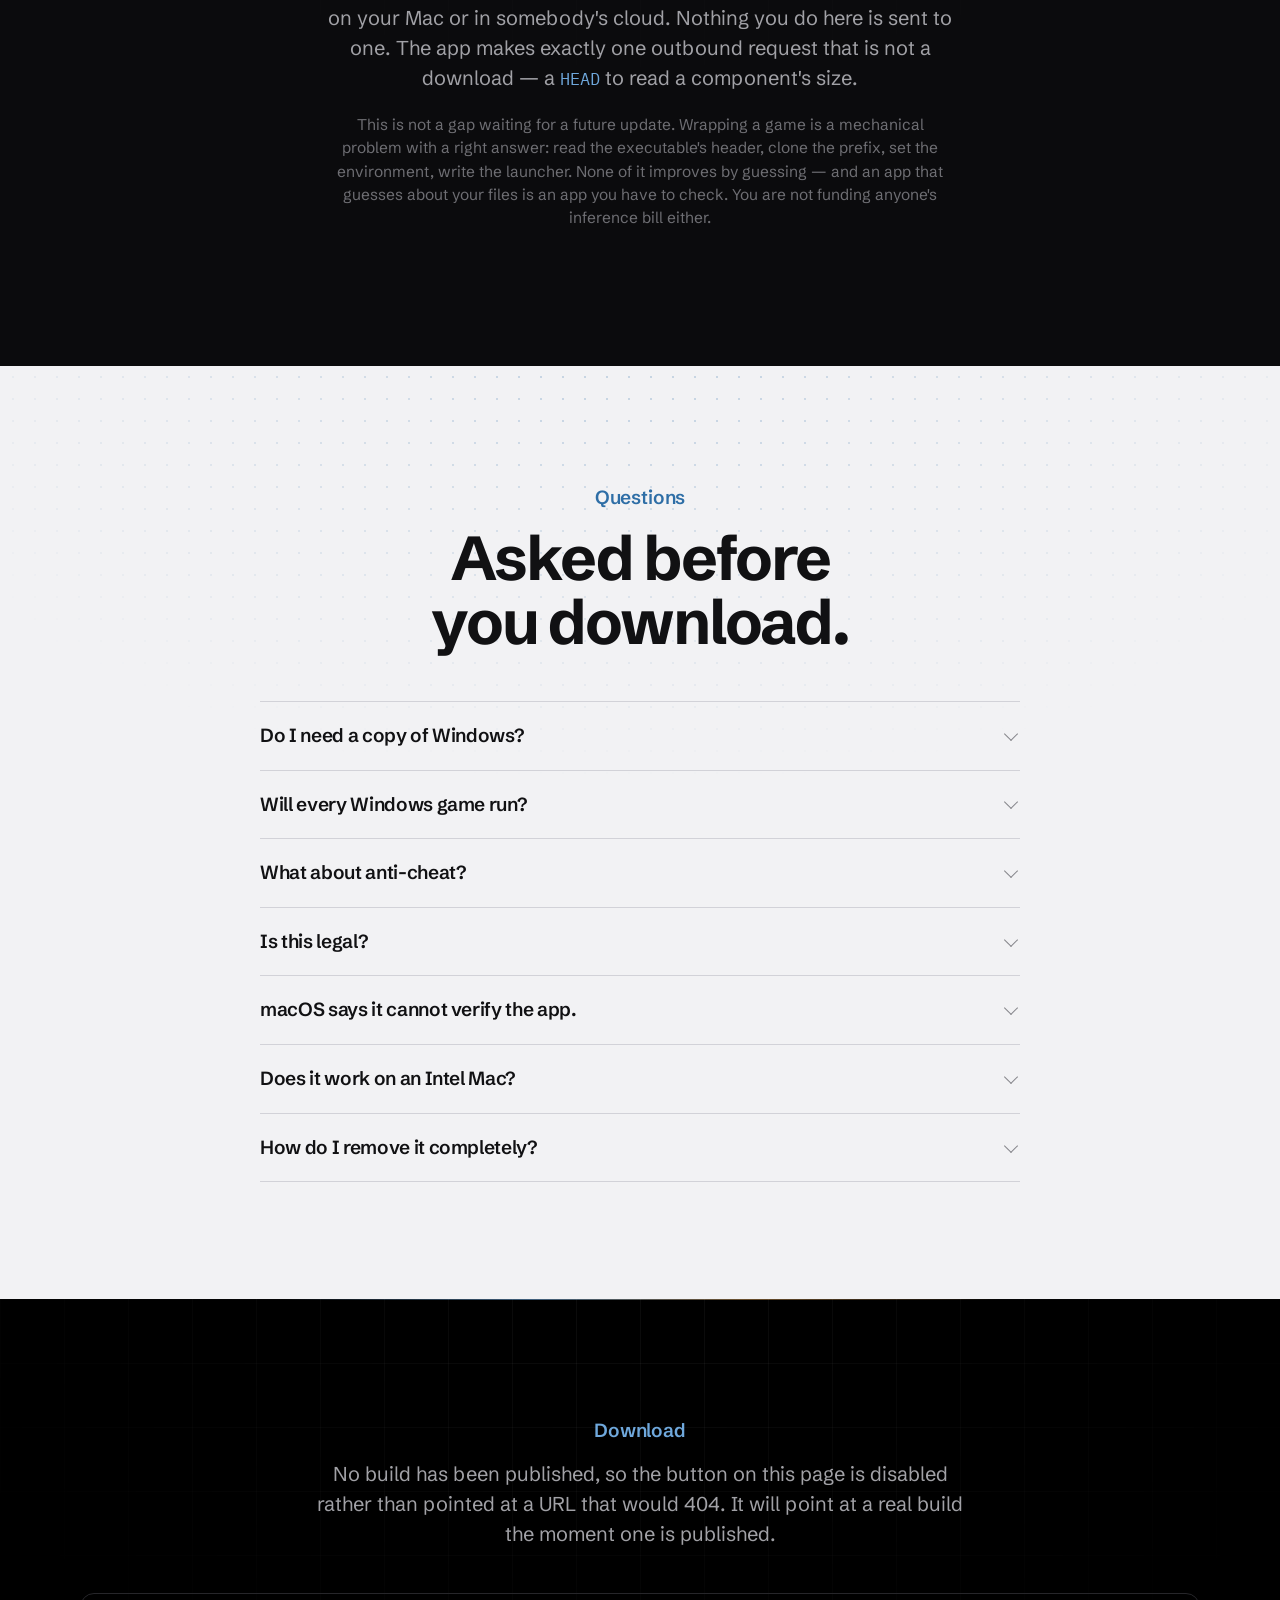
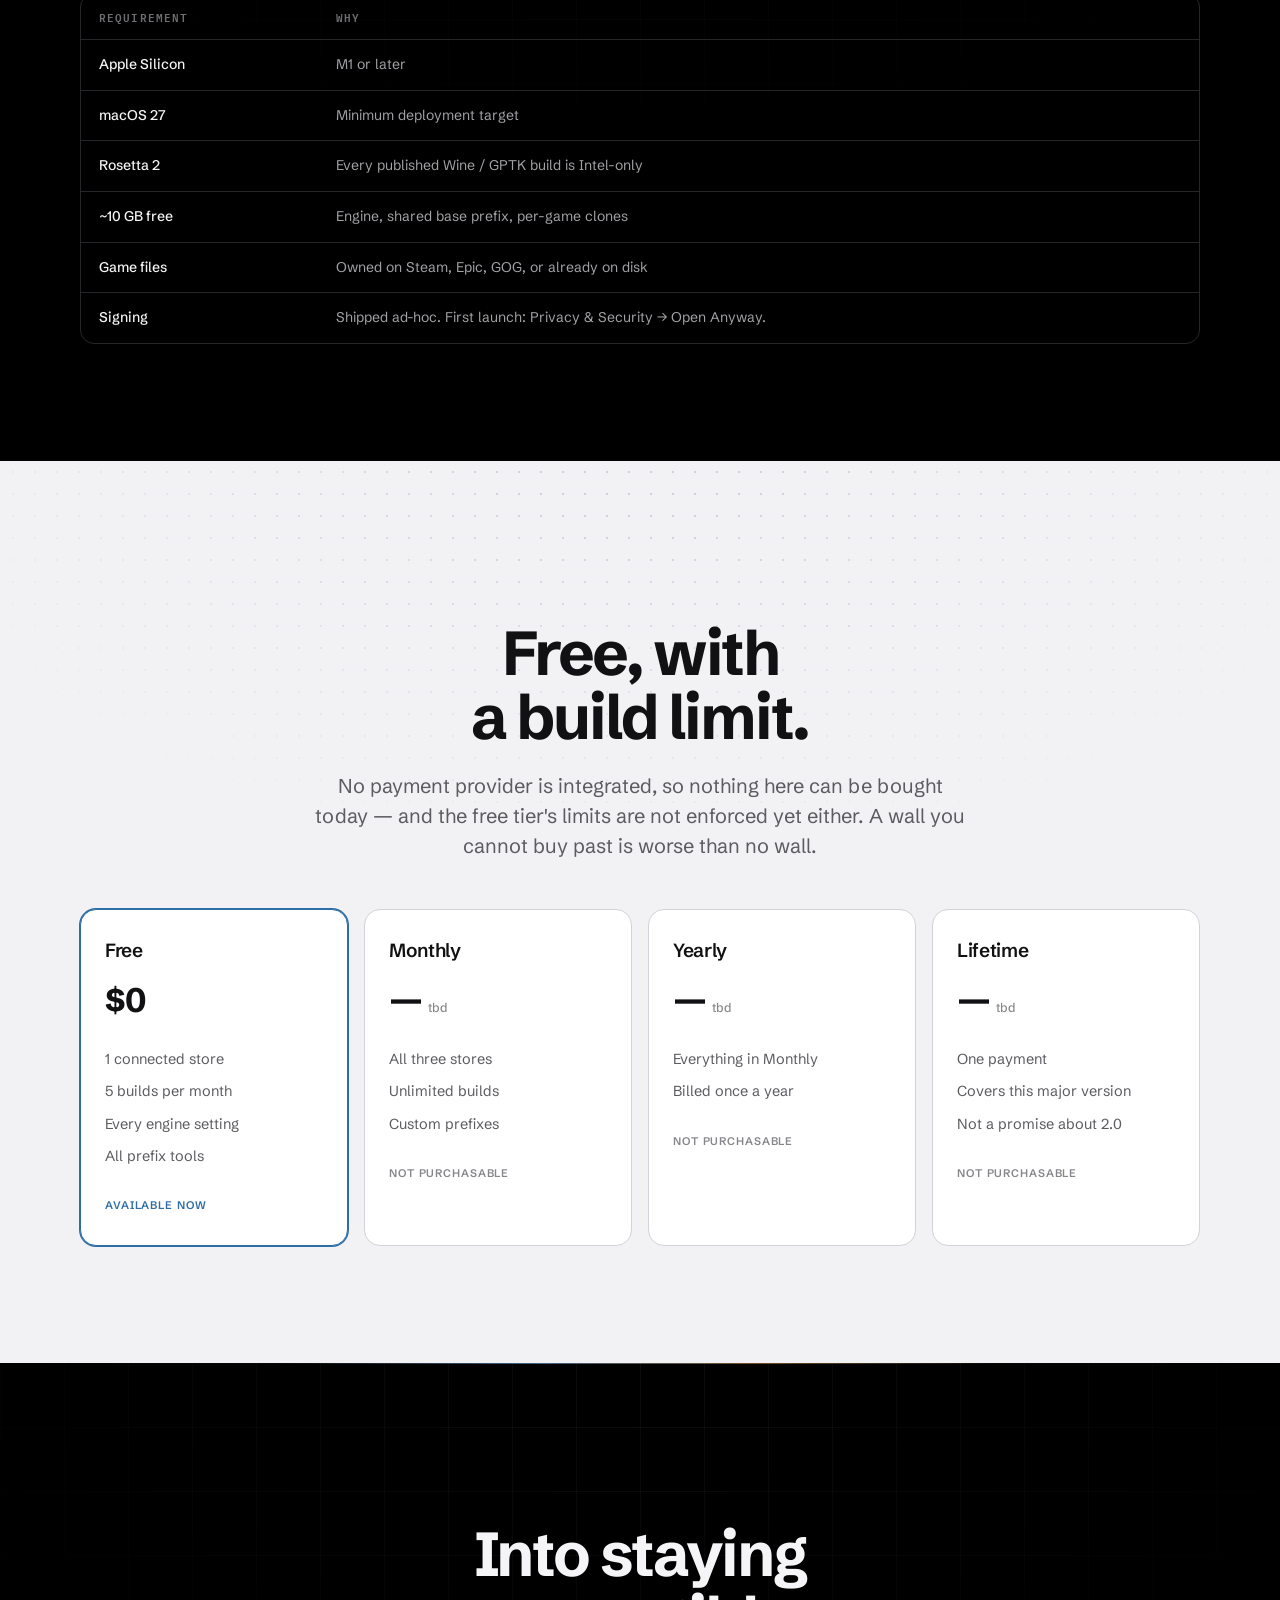
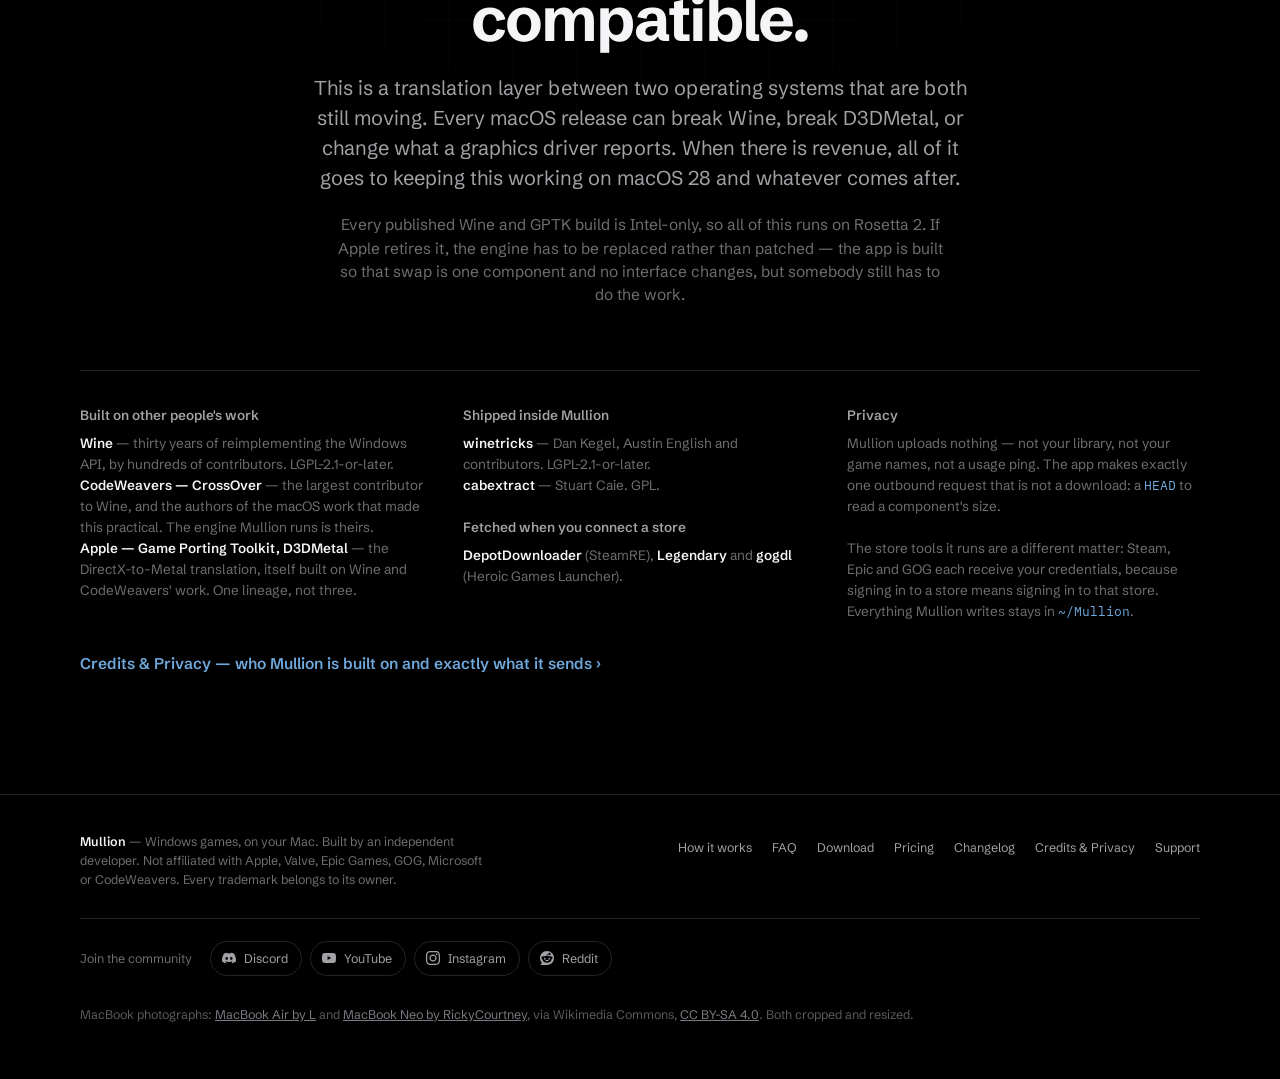
==== commit b4c6cb2b: "feat: add community links to footer and navigation" ====
--- a/index.html
+++ b/index.html
@@ -104,6 +104,13 @@
 <symbol id="gicon9" viewBox="0 0 64 64"><image href="img/dock/ghost-of-tsushima.png" x="0" y="0" width="64" height="64" preserveAspectRatio="xMidYMid meet"/></symbol><symbol id="gicon10" viewBox="0 0 64 64"><image href="img/dock/gta5.png" x="0" y="0" width="64" height="64" preserveAspectRatio="xMidYMid meet"/></symbol>
 </svg>
 
+<svg width="0" height="0" style="position:absolute" aria-hidden="true" focusable="false">
+<symbol id="soc-discord" viewBox="0 0 24 24"><path d="M20.317 4.3698a19.7913 19.7913 0 00-4.8851-1.5152.0741.0741 0 00-.0785.0371c-.211.3753-.4447.8648-.6083 1.2495-1.8447-.2762-3.68-.2762-5.4868 0-.1636-.3933-.4058-.8742-.6177-1.2495a.077.077 0 00-.0785-.037 19.7363 19.7363 0 00-4.8852 1.515.0699.0699 0 00-.0321.0277C.5334 9.0458-.319 13.5799.0992 18.0578a.0824.0824 0 00.0312.0561c2.0528 1.5076 4.0413 2.4228 5.9929 3.0294a.0777.0777 0 00.0842-.0276c.4616-.6304.8731-1.2952 1.226-1.9942a.076.076 0 00-.0416-.1057c-.6528-.2476-1.2743-.5495-1.8722-.8923a.077.077 0 01-.0076-.1277c.1258-.0943.2517-.1923.3718-.2914a.0743.0743 0 01.0776-.0105c3.9278 1.7933 8.18 1.7933 12.0614 0a.0739.0739 0 01.0785.0095c.1202.099.246.1981.3728.2924a.077.077 0 01-.0066.1276 12.2986 12.2986 0 01-1.873.8914.0766.0766 0 00-.0407.1067c.3604.698.7719 1.3628 1.225 1.9932a.076.076 0 00.0842.0286c1.961-.6067 3.9495-1.5219 6.0023-3.0294a.077.077 0 00.0313-.0552c.5004-5.177-.8382-9.6739-3.5485-13.6604a.061.061 0 00-.0312-.0286zM8.02 15.3312c-1.1825 0-2.1569-1.0857-2.1569-2.419 0-1.3332.9555-2.4189 2.157-2.4189 1.2108 0 2.1757 1.0952 2.1568 2.419 0 1.3332-.9555 2.4189-2.1569 2.4189zm7.9748 0c-1.1825 0-2.1569-1.0857-2.1569-2.419 0-1.3332.9554-2.4189 2.1569-2.4189 1.2108 0 2.1757 1.0952 2.1568 2.419 0 1.3332-.946 2.4189-2.1568 2.4189Z"/></symbol>
+<symbol id="soc-youtube" viewBox="0 0 24 24"><path d="M23.498 6.186a3.016 3.016 0 0 0-2.122-2.136C19.505 3.545 12 3.545 12 3.545s-7.505 0-9.377.505A3.017 3.017 0 0 0 .502 6.186C0 8.07 0 12 0 12s0 3.93.502 5.814a3.016 3.016 0 0 0 2.122 2.136c1.871.505 9.376.505 9.376.505s7.505 0 9.377-.505a3.015 3.015 0 0 0 2.122-2.136C24 15.93 24 12 24 12s0-3.93-.502-5.814zM9.545 15.568V8.432L15.818 12l-6.273 3.568z"/></symbol>
+<symbol id="soc-instagram" viewBox="0 0 24 24"><path d="M7.0301.084c-1.2768.0602-2.1487.264-2.911.5634-.7888.3075-1.4575.72-2.1228 1.3877-.6652.6677-1.075 1.3368-1.3802 2.127-.2954.7638-.4956 1.6365-.552 2.914-.0564 1.2775-.0689 1.6882-.0626 4.947.0062 3.2586.0206 3.6671.0825 4.9473.061 1.2765.264 2.1482.5635 2.9107.308.7889.72 1.4573 1.388 2.1228.6679.6655 1.3365 1.0743 2.1285 1.38.7632.295 1.6361.4961 2.9134.552 1.2773.056 1.6884.069 4.9462.0627 3.2578-.0062 3.668-.0207 4.9478-.0814 1.28-.0607 2.147-.2652 2.9098-.5633.7889-.3086 1.4578-.72 2.1228-1.3881.665-.6682 1.0745-1.3378 1.3795-2.1284.2957-.7632.4966-1.636.552-2.9124.056-1.2809.0692-1.6898.063-4.948-.0063-3.2583-.021-3.6668-.0817-4.9465-.0607-1.2797-.264-2.1487-.5633-2.9117-.3084-.7889-.72-1.4568-1.3876-2.1228C21.2982 1.33 20.628.9208 19.8378.6165 19.074.321 18.2017.1197 16.9244.0645 15.6471.0093 15.236-.005 11.977.0014 8.718.0076 8.31.0215 7.0301.0839m.1402 21.6932c-1.17-.0509-1.8053-.2453-2.2287-.408-.5606-.216-.96-.4771-1.3819-.895-.422-.4178-.6811-.8186-.9-1.378-.1644-.4234-.3624-1.058-.4171-2.228-.0595-1.2645-.072-1.6442-.079-4.848-.007-3.2037.0053-3.583.0607-4.848.05-1.169.2456-1.805.408-2.2282.216-.5613.4762-.96.895-1.3816.4188-.4217.8184-.6814 1.3783-.9003.423-.1651 1.0575-.3614 2.227-.4171 1.2655-.06 1.6447-.072 4.848-.079 3.2033-.007 3.5835.005 4.8495.0608 1.169.0508 1.8053.2445 2.228.408.5608.216.96.4754 1.3816.895.4217.4194.6816.8176.9005 1.3787.1653.4217.3617 1.056.4169 2.2263.0602 1.2655.0739 1.645.0796 4.848.0058 3.203-.0055 3.5834-.061 4.848-.051 1.17-.245 1.8055-.408 2.2294-.216.5604-.4763.96-.8954 1.3814-.419.4215-.8181.6811-1.3783.9-.4224.1649-1.0577.3617-2.2262.4174-1.2656.0595-1.6448.072-4.8493.079-3.2045.007-3.5825-.006-4.848-.0608M16.953 5.5864A1.44 1.44 0 1 0 18.39 4.144a1.44 1.44 0 0 0-1.437 1.4424M5.8385 12.012c.0067 3.4032 2.7706 6.1557 6.173 6.1493 3.4026-.0065 6.157-2.7701 6.1506-6.1733-.0065-3.4032-2.771-6.1565-6.174-6.1498-3.403.0067-6.156 2.771-6.1496 6.1738M8 12.0077a4 4 0 1 1 4.008 3.9921A3.9996 3.9996 0 0 1 8 12.0077"/></symbol>
+<symbol id="soc-reddit" viewBox="0 0 24 24"><path d="M12 0C5.373 0 0 5.373 0 12c0 3.314 1.343 6.314 3.515 8.485l-2.286 2.286C.775 23.225 1.097 24 1.738 24H12c6.627 0 12-5.373 12-12S18.627 0 12 0Zm4.388 3.199c1.104 0 1.999.895 1.999 1.999 0 1.105-.895 2-1.999 2-.946 0-1.739-.657-1.947-1.539v.002c-1.147.162-2.032 1.15-2.032 2.341v.007c1.776.067 3.4.567 4.686 1.363.473-.363 1.064-.58 1.707-.58 1.547 0 2.802 1.254 2.802 2.802 0 1.117-.655 2.081-1.601 2.531-.088 3.256-3.637 5.876-7.997 5.876-4.361 0-7.905-2.617-7.998-5.87-.954-.447-1.614-1.415-1.614-2.538 0-1.548 1.255-2.802 2.803-2.802.645 0 1.239.218 1.712.585 1.275-.79 2.881-1.291 4.64-1.365v-.01c0-1.663 1.263-3.034 2.88-3.207.188-.911.993-1.595 1.959-1.595Zm-8.085 8.376c-.784 0-1.459.78-1.506 1.797-.047 1.016.64 1.429 1.426 1.429.786 0 1.371-.369 1.418-1.385.047-1.017-.553-1.841-1.338-1.841Zm7.406 0c-.786 0-1.385.824-1.338 1.841.047 1.017.634 1.385 1.418 1.385.785 0 1.473-.413 1.426-1.429-.046-1.017-.721-1.797-1.506-1.797Zm-3.703 4.013c-.974 0-1.907.048-2.77.135-.147.015-.241.168-.183.305.483 1.154 1.622 1.964 2.953 1.964 1.33 0 2.47-.81 2.953-1.964.057-.137-.037-.29-.184-.305-.863-.087-1.795-.135-2.769-.135Z"/></symbol>
+</svg>
+
 <nav>
   <div class="nv">
     <svg class="m" viewBox="0 0 1024 1024"><use href="#icon"/></svg>
@@ -125,6 +132,7 @@
       <li><a href="#pricing">Pricing</a></li>
       <li><a href="whats-new.html">Changelog</a></li>
       <li><a href="credits.html">Privacy</a></li>
+      <li class="soc" aria-label="Community"><a href="https://discord.com/channels/1547641236213596183/1547641237169905728" target="_blank" rel="noopener noreferrer" aria-label="Discord" title="Discord"><svg viewBox="0 0 24 24" aria-hidden="true"><use href="#soc-discord"/></svg></a><a href="https://www.youtube.com/channel/UCNDCvsFGVYFviYneyxi_Yyg" target="_blank" rel="noopener noreferrer" aria-label="YouTube" title="YouTube"><svg viewBox="0 0 24 24" aria-hidden="true"><use href="#soc-youtube"/></svg></a><a href="https://www.instagram.com/stardiscgroup" target="_blank" rel="noopener noreferrer" aria-label="Instagram" title="Instagram"><svg viewBox="0 0 24 24" aria-hidden="true"><use href="#soc-instagram"/></svg></a><a href="https://www.reddit.com/r/Mullion/" target="_blank" rel="noopener noreferrer" aria-label="Reddit" title="Reddit"><svg viewBox="0 0 24 24" aria-hidden="true"><use href="#soc-reddit"/></svg></a></li>
       <li class="dl"><a href="#specs">Download</a></li>
     </ul>
     <button class="mt" type="button" aria-controls="navlinks" aria-expanded="false" aria-label="Menu"><span></span><span></span></button>
@@ -617,6 +625,7 @@
       <li><a href="#pricing">Pricing</a></li><li><a href="whats-new.html">Changelog</a></li><li><a href="credits.html">Credits &amp; Privacy</a></li>
       <li><a href="https://github.com/Sunnatbek077/mullion-releases/issues" target="_blank" rel="noopener noreferrer">Support</a></li>
     </ul>
+    <div class="community"><span>Join the community</span><ul><li><a href="https://discord.com/channels/1547641236213596183/1547641237169905728" target="_blank" rel="noopener noreferrer" aria-label="Discord" title="Discord" class="sl"><svg viewBox="0 0 24 24" aria-hidden="true"><use href="#soc-discord"/></svg><span>Discord</span></a></li><li><a href="https://www.youtube.com/channel/UCNDCvsFGVYFviYneyxi_Yyg" target="_blank" rel="noopener noreferrer" aria-label="YouTube" title="YouTube" class="sl"><svg viewBox="0 0 24 24" aria-hidden="true"><use href="#soc-youtube"/></svg><span>YouTube</span></a></li><li><a href="https://www.instagram.com/stardiscgroup" target="_blank" rel="noopener noreferrer" aria-label="Instagram" title="Instagram" class="sl"><svg viewBox="0 0 24 24" aria-hidden="true"><use href="#soc-instagram"/></svg><span>Instagram</span></a></li><li><a href="https://www.reddit.com/r/Mullion/" target="_blank" rel="noopener noreferrer" aria-label="Reddit" title="Reddit" class="sl"><svg viewBox="0 0 24 24" aria-hidden="true"><use href="#soc-reddit"/></svg><span>Reddit</span></a></li></ul></div>
     <p class="attr">MacBook photographs: <a href="https://commons.wikimedia.org/wiki/File:Macbook_Air_M1_Silver_PNG.png">MacBook Air by L</a> and <a href="https://commons.wikimedia.org/wiki/File:MacBook_Neo_(256GB_Citrus;_2026;_Low_angle;_no_background).png">MacBook Neo by RickyCourtney</a>, via Wikimedia Commons, <a href="https://creativecommons.org/licenses/by-sa/4.0/">CC BY-SA 4.0</a>. Both cropped and resized.</p>
   </div>
 </footer>
--- a/css/nav.css
+++ b/css/nav.css
@@ -64,3 +64,16 @@
 @media(prefers-reduced-motion:reduce){.mt span,.nv>ul,.nv .sub,.nv .has>a::after{transition:none}}
 
 
+
+/* Community icons (Discord, YouTube, Instagram, Reddit) */
+.nv .soc{display:flex;align-items:center;gap:2px;margin:0 -4px 0 0}
+.nv .soc a{display:grid;place-items:center;width:30px;height:30px;border-radius:8px;color:var(--w-2);
+  transition:color .2s,background .2s}
+.nv .soc svg{width:16px;height:16px;fill:currentColor}
+.nv .soc a:hover{background:rgb(255 255 255 /.08);color:var(--w)}
+@media(max-width:1060px){.nv ul{gap:16px}}
+@media(max-width:820px){
+  .nv>ul>li.soc{display:flex;gap:10px;padding:16px 0 4px;margin:0;border-bottom:1px solid var(--line-d)}
+  .nv>ul .soc a{width:44px;height:44px;padding:0;border:0;background:rgb(255 255 255 /.07);color:var(--w);border-radius:12px}
+  .nv .soc svg{width:20px;height:20px}
+}
--- a/css/faq-footer.css
+++ b/css/faq-footer.css
@@ -38,3 +38,13 @@
 footer a{font-size:12.5px;color:var(--w-2);text-decoration:none}
 footer a:hover{color:var(--w)}
 
+
+/* footer: community links */
+footer .community{flex-basis:100%;display:flex;align-items:center;gap:18px;flex-wrap:wrap;
+  padding-top:22px;margin-top:2px;border-top:1px solid var(--line-d)}
+footer .community>span{font-size:12.5px;color:var(--w-3)}
+footer .community ul{gap:8px}
+footer .community a.sl{display:inline-flex;align-items:center;gap:8px;padding:7px 13px 7px 11px;
+  border:1px solid var(--line-d);border-radius:980px;color:var(--w-2);transition:color .2s,border-color .2s,background .2s}
+footer .community a.sl svg{width:14px;height:14px;fill:currentColor}
+footer .community a.sl:hover{color:var(--w);border-color:#3a3a40;background:rgb(255 255 255 /.05)}
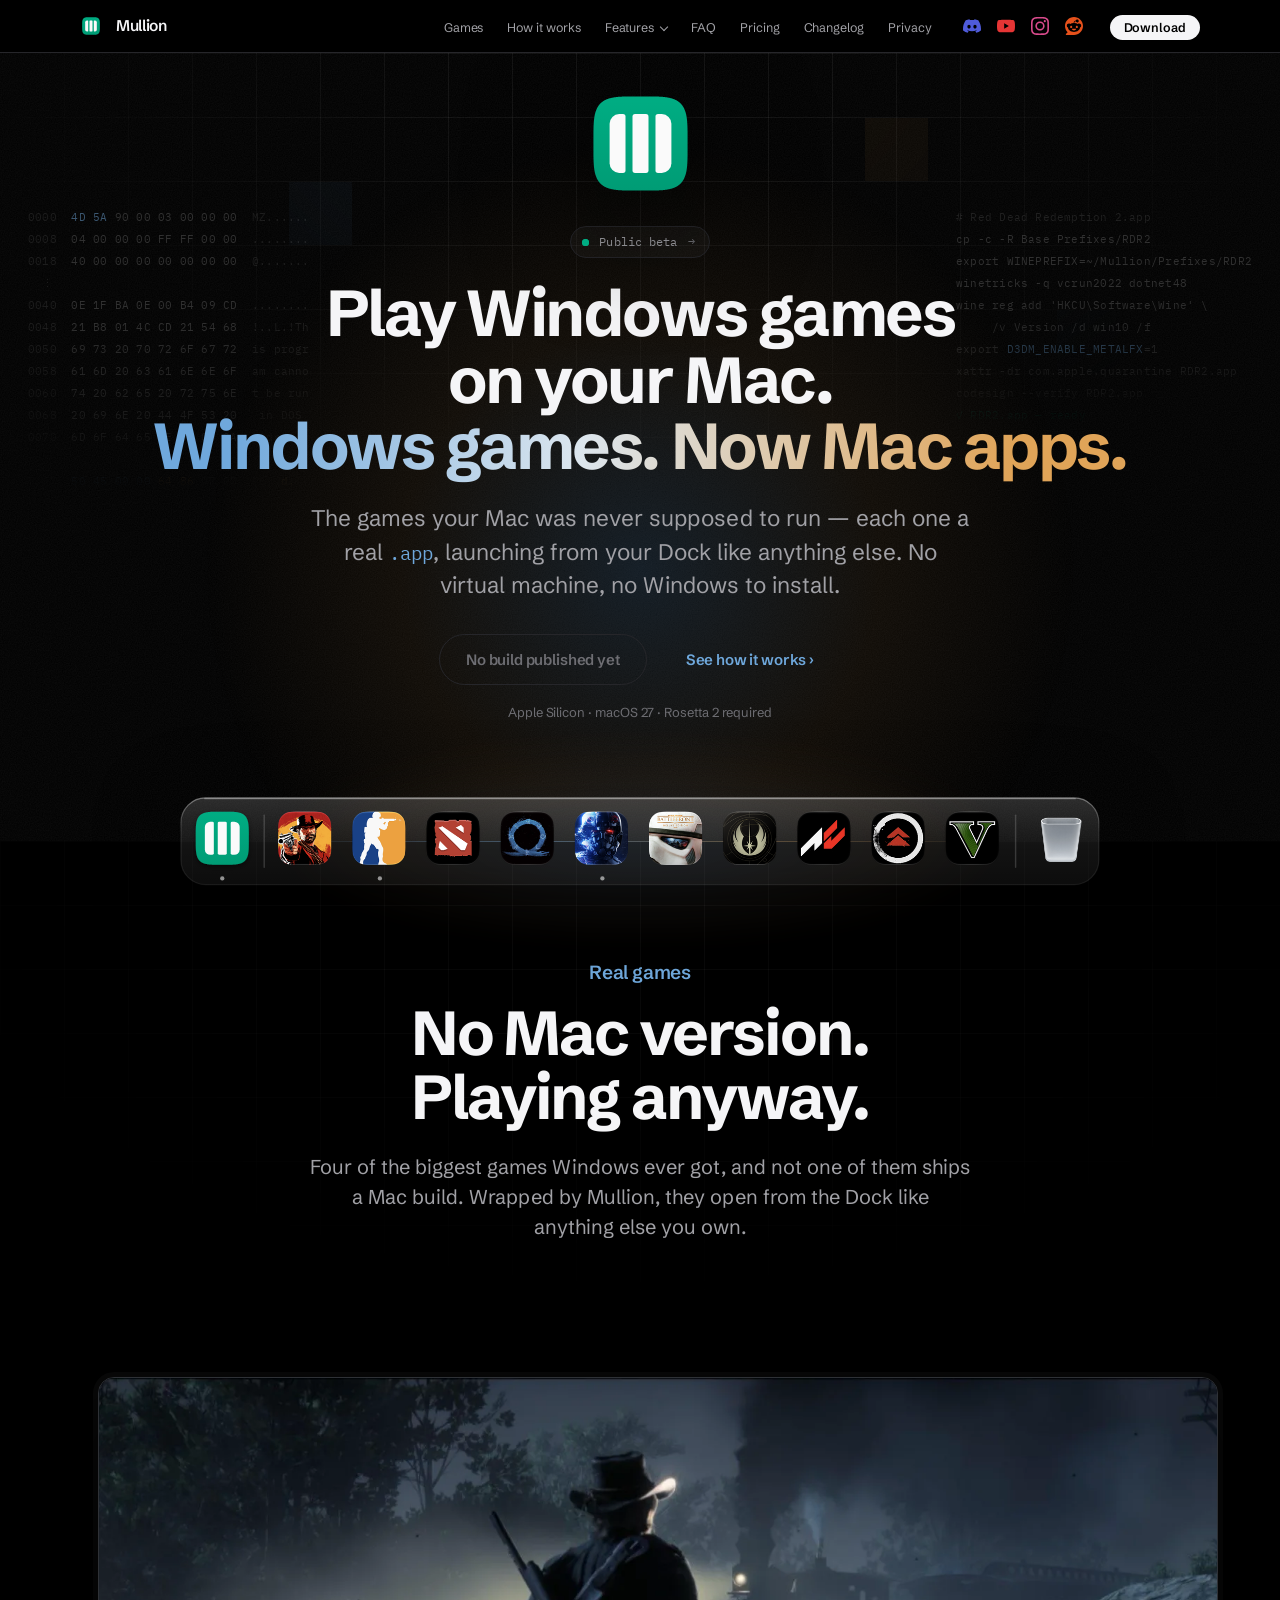
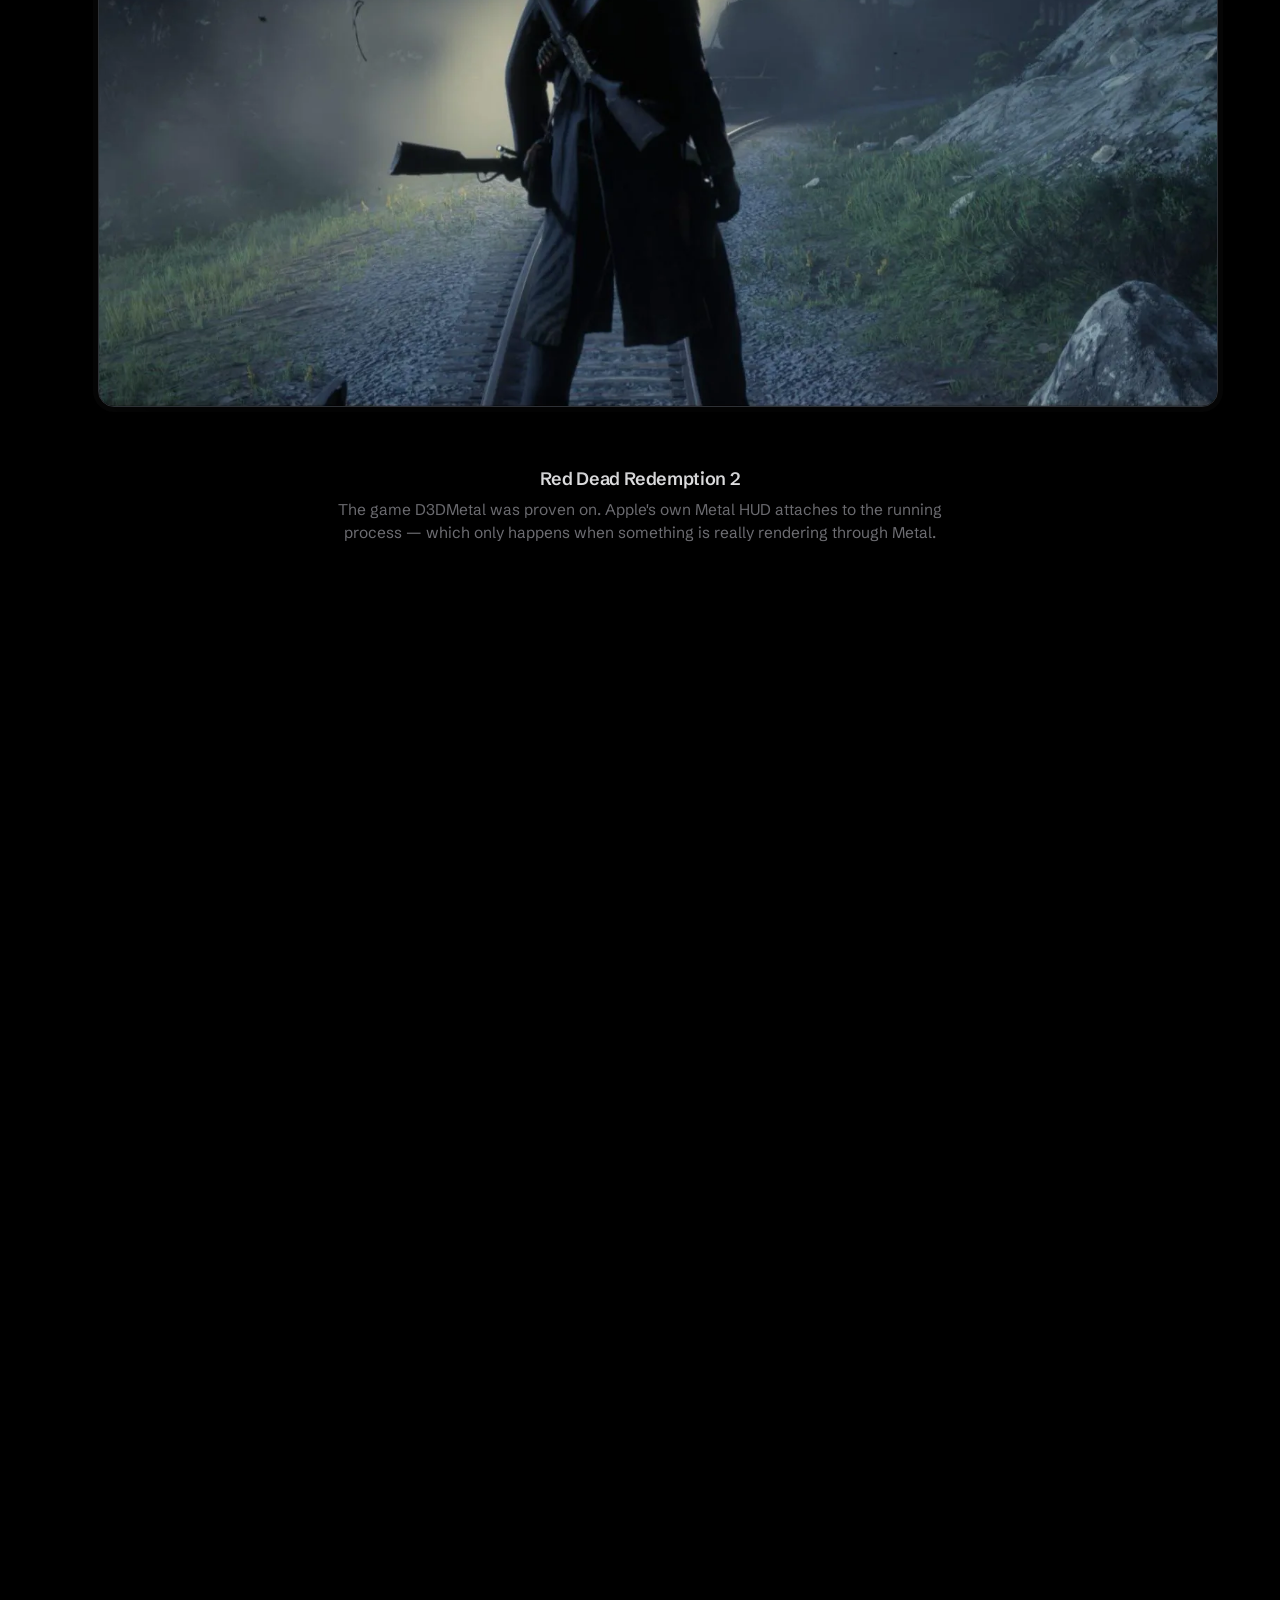
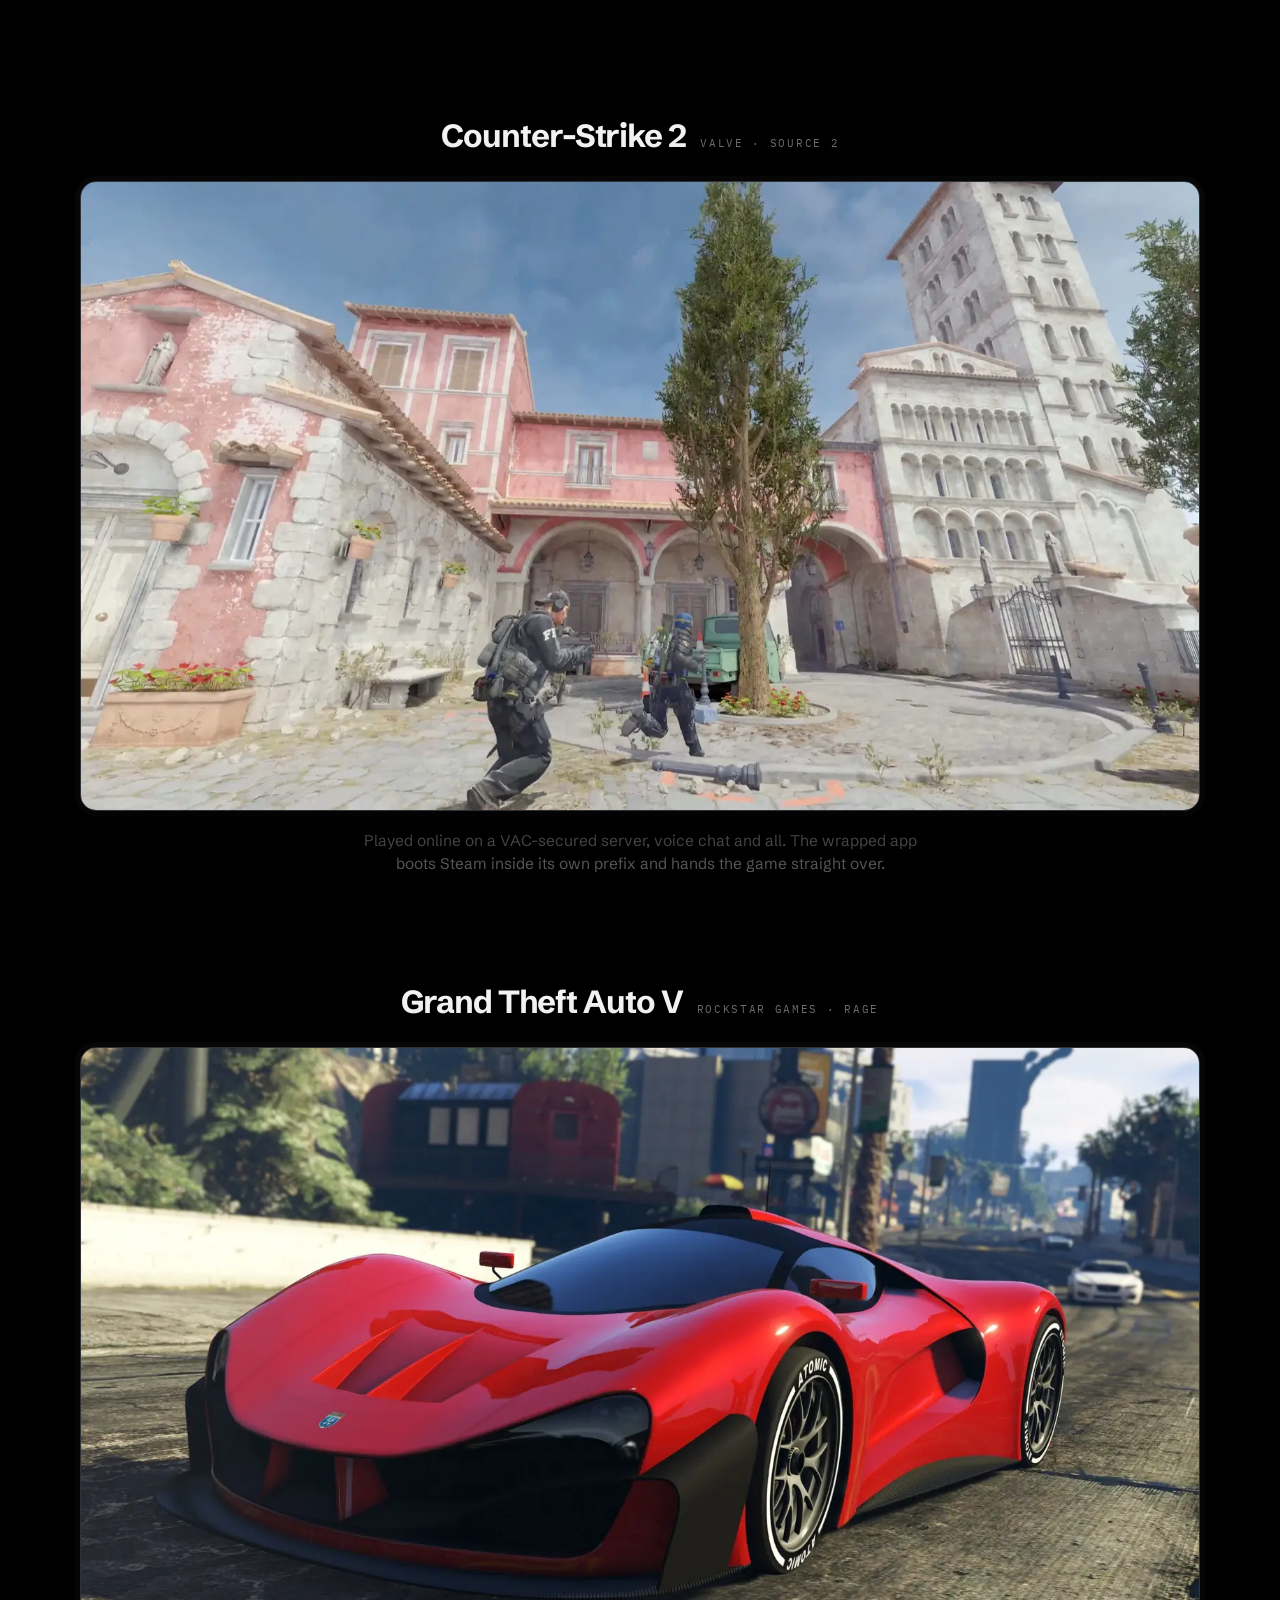
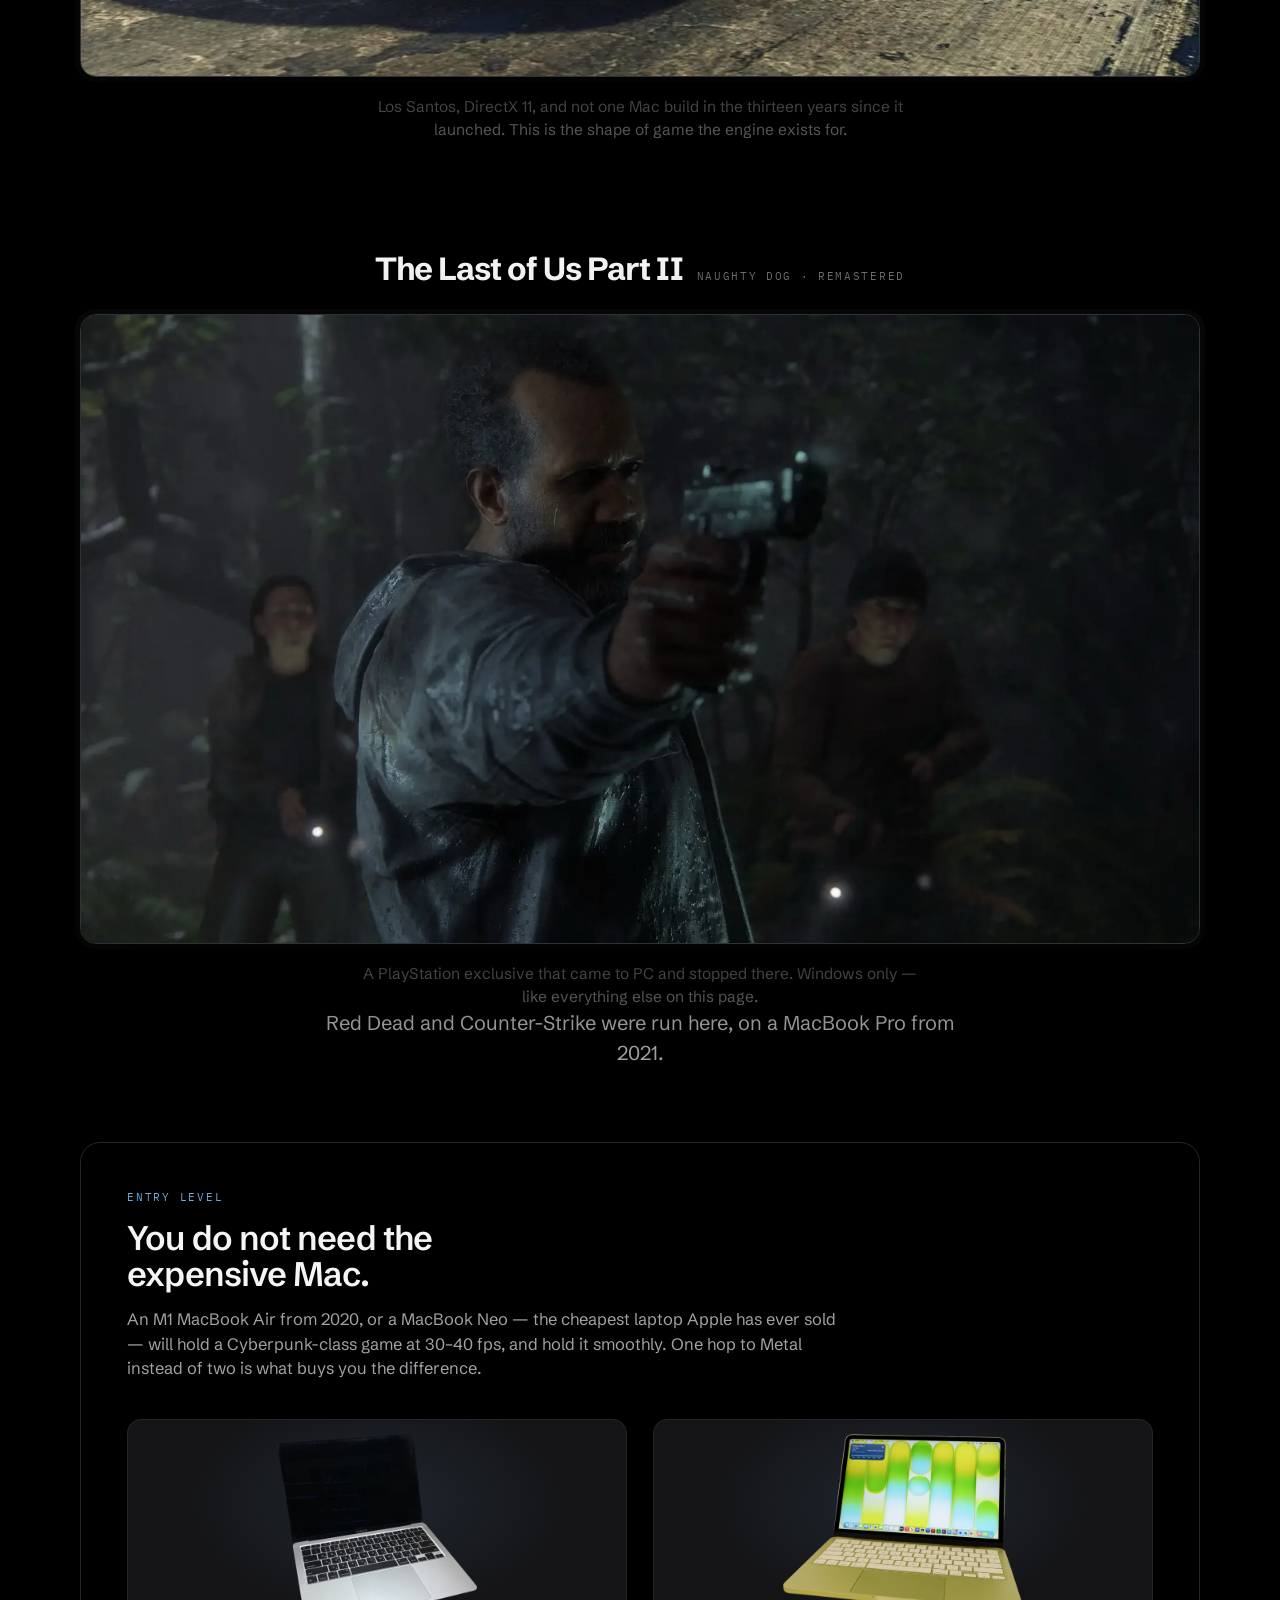
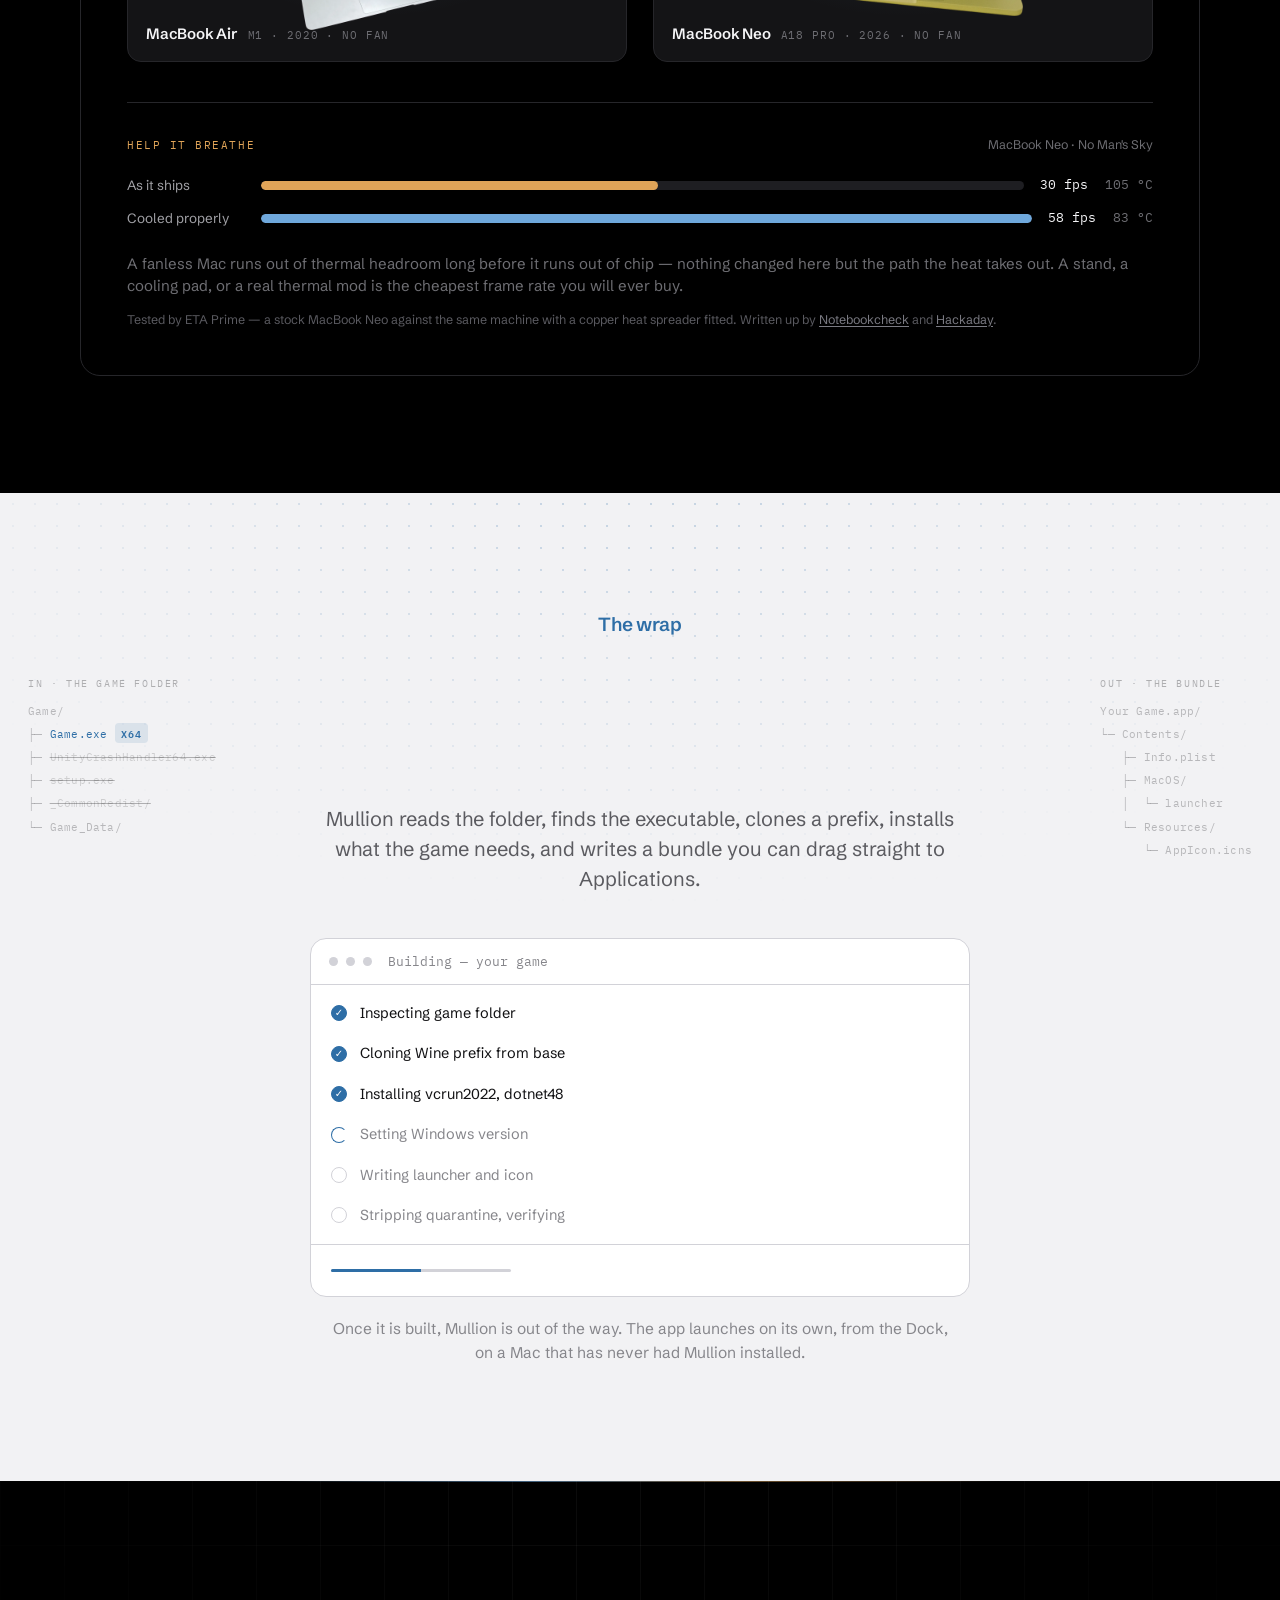
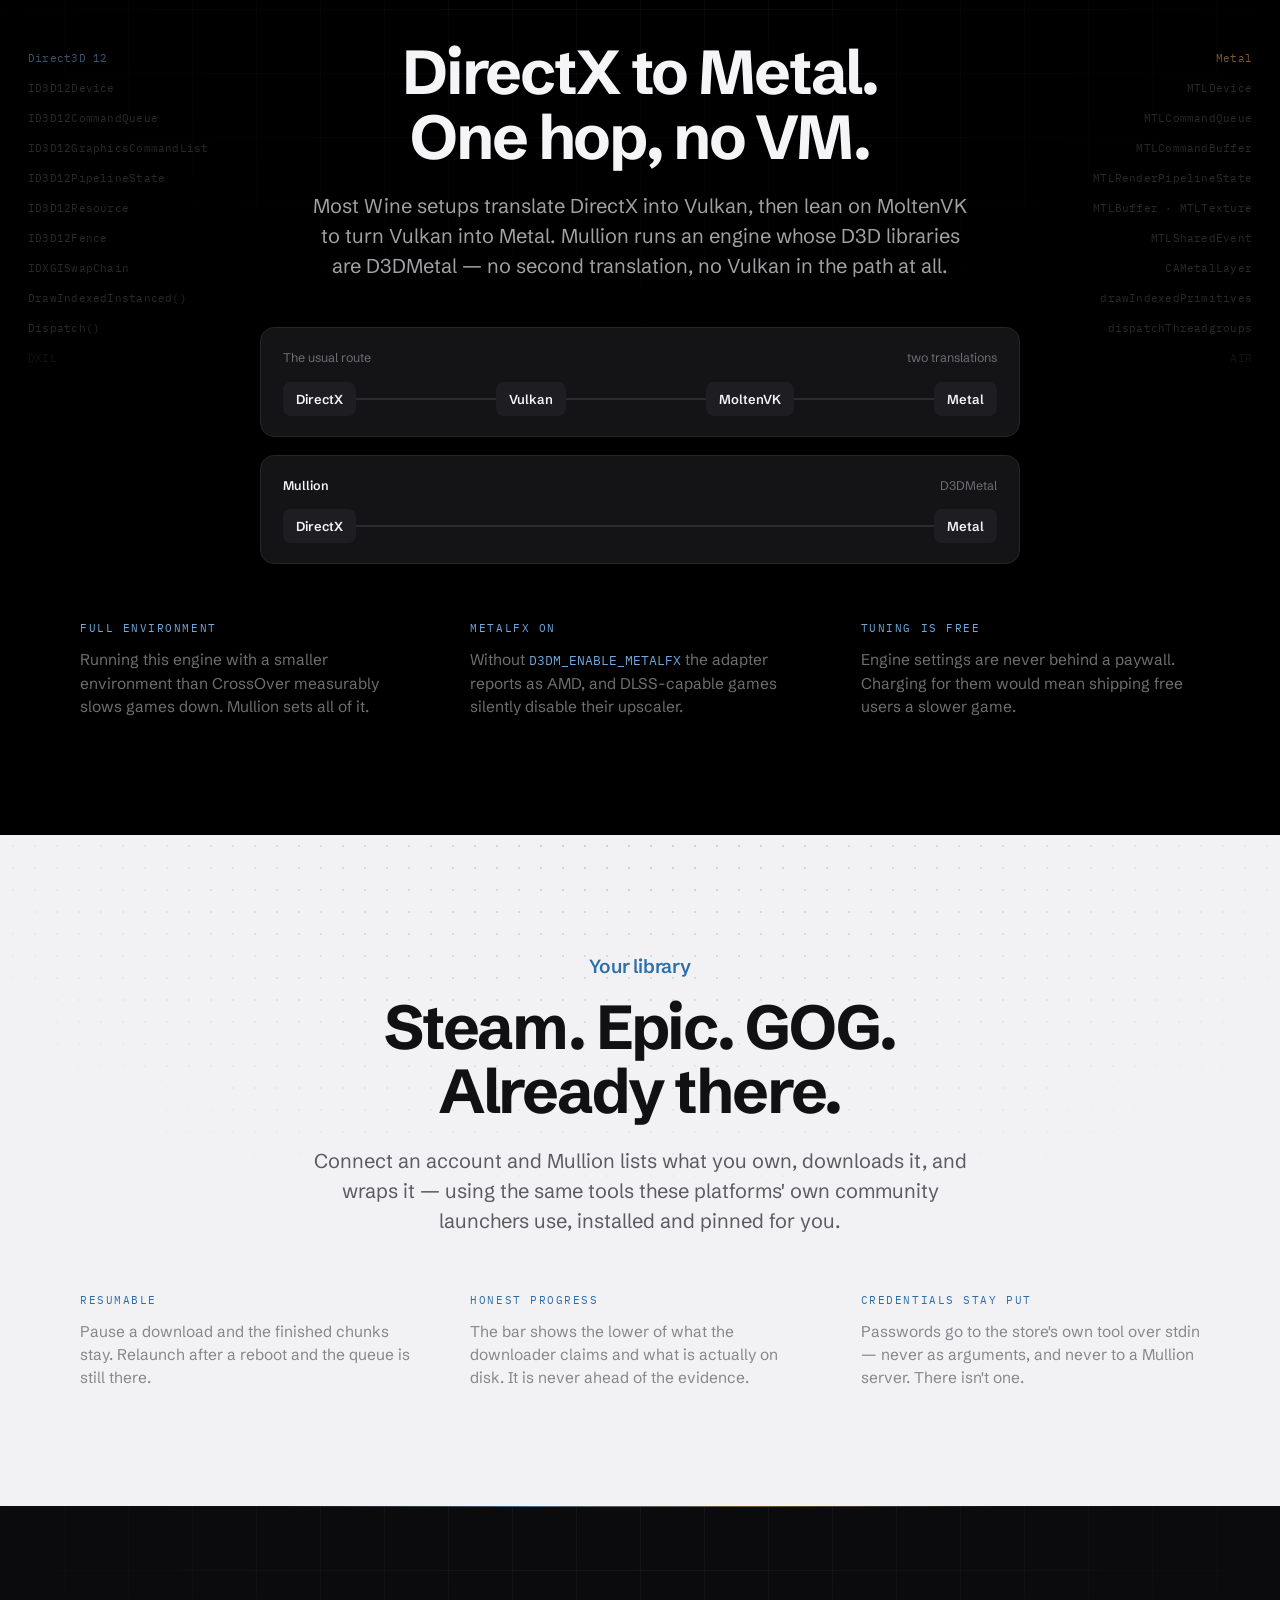
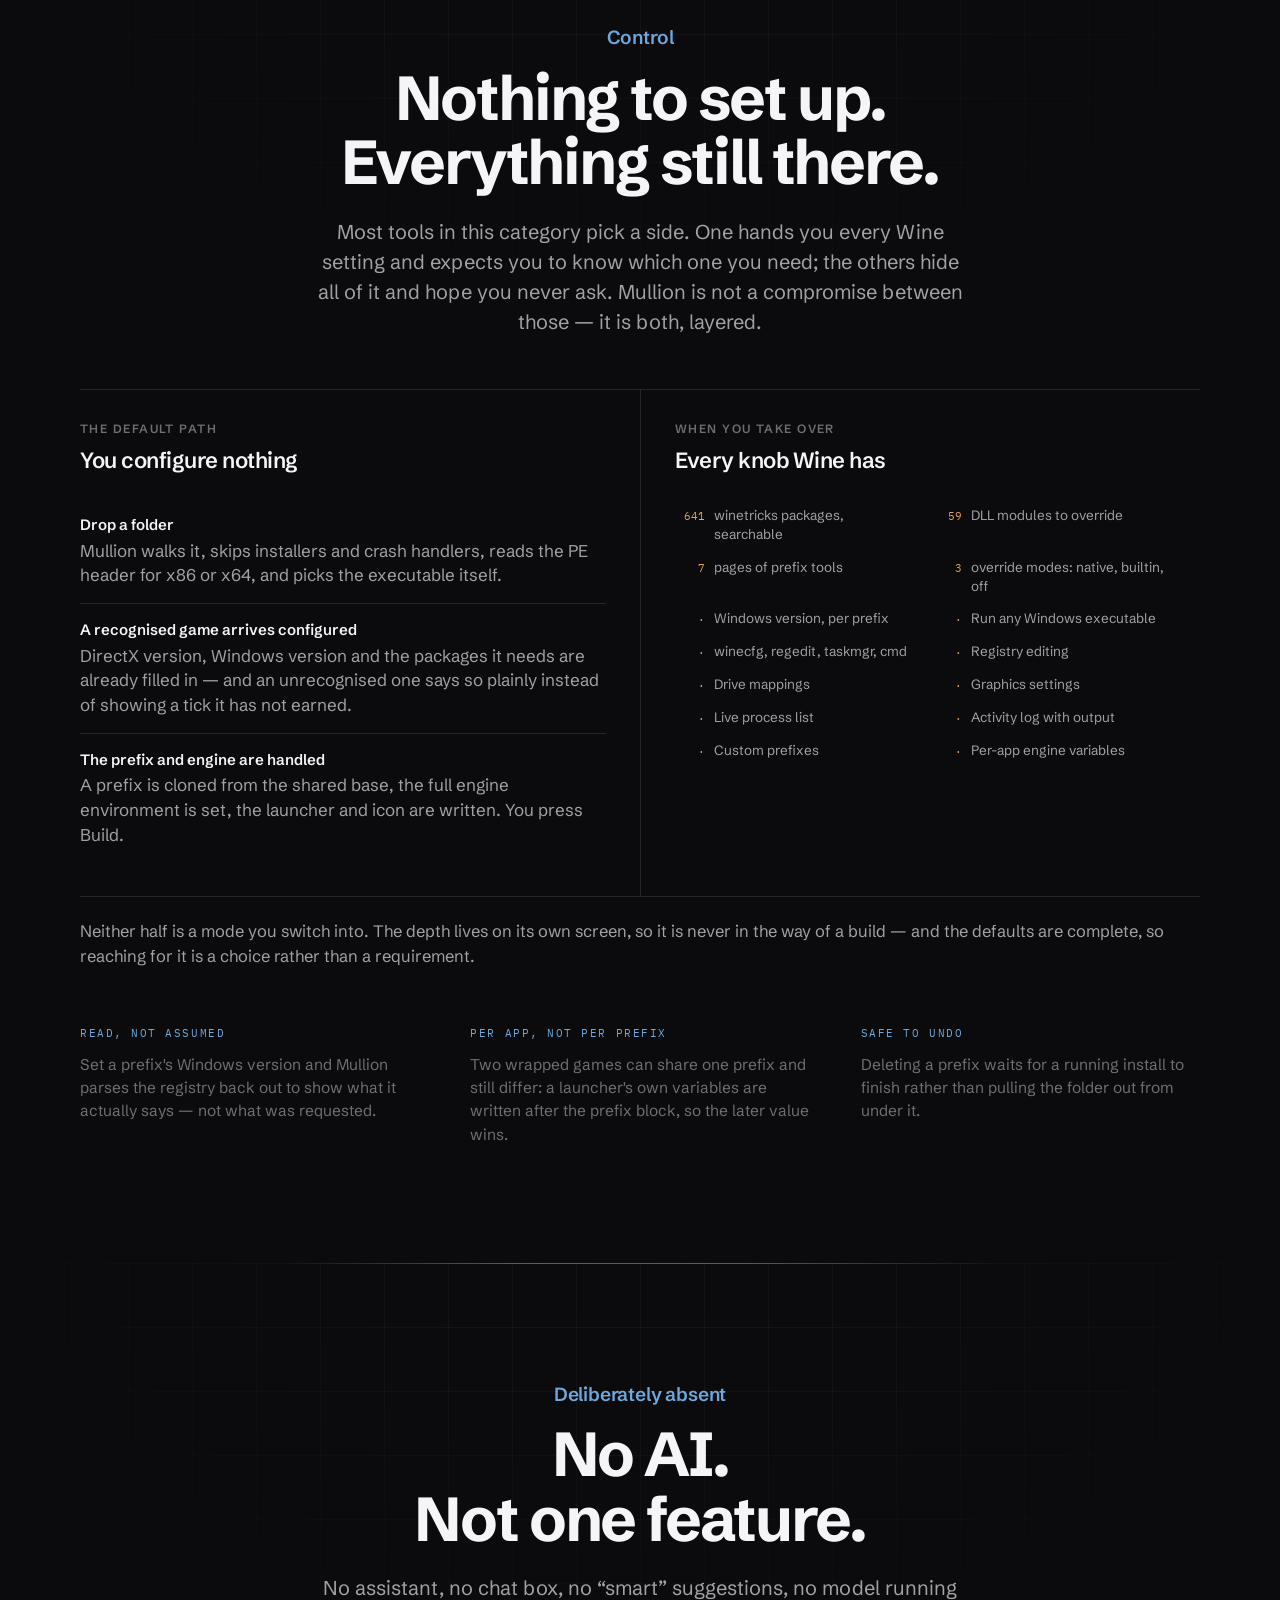
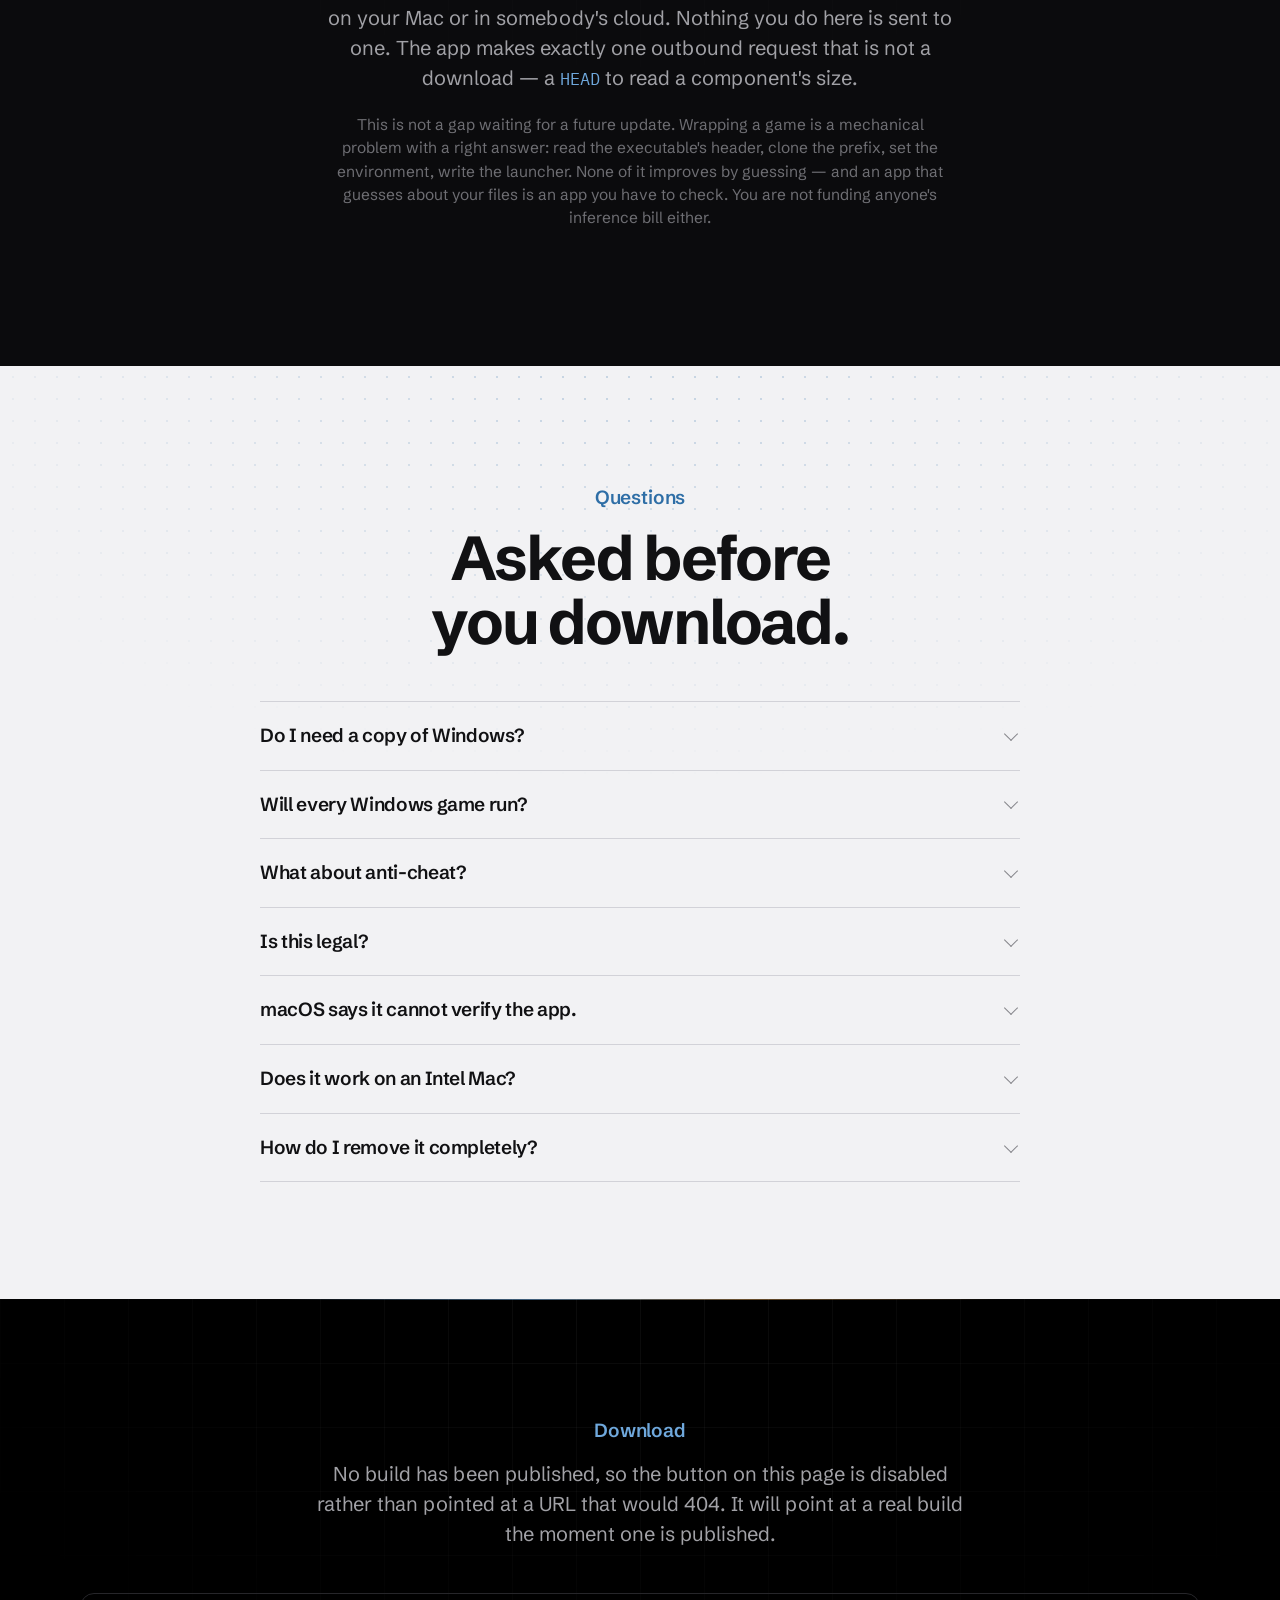
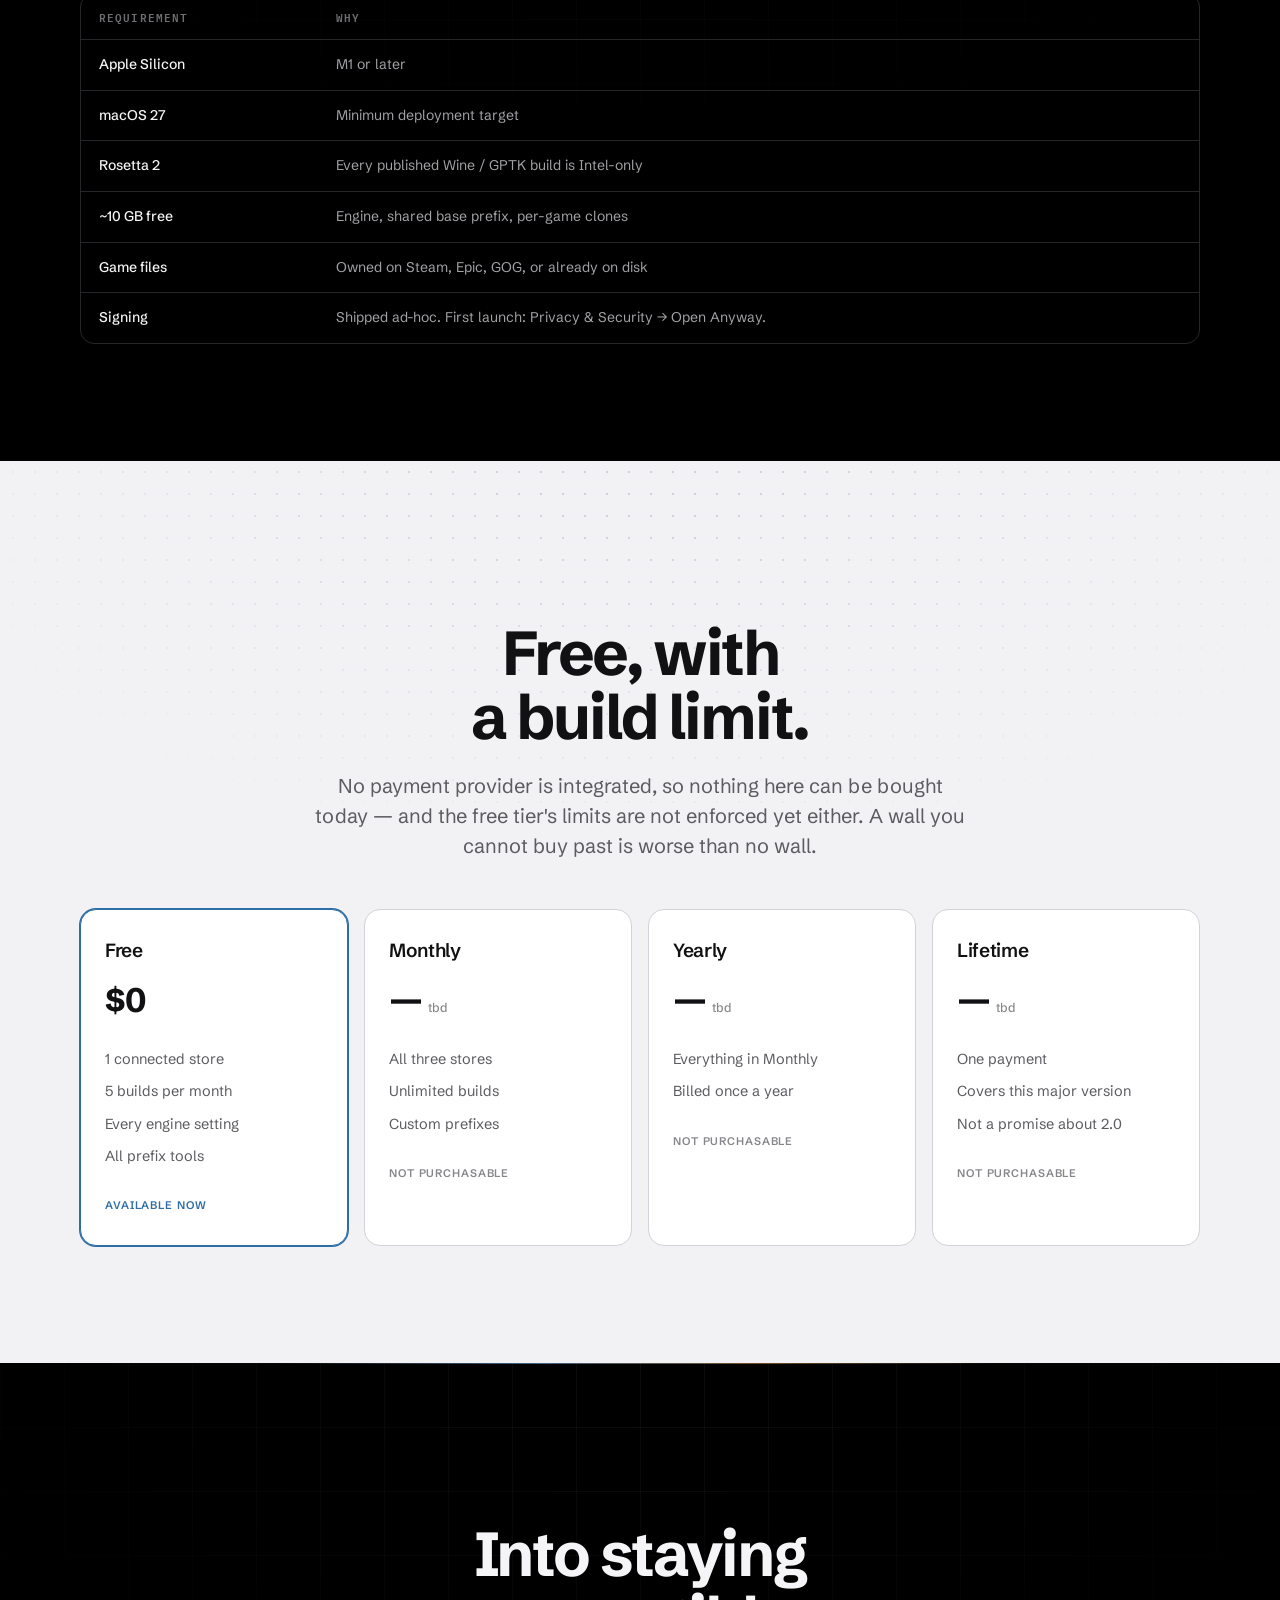
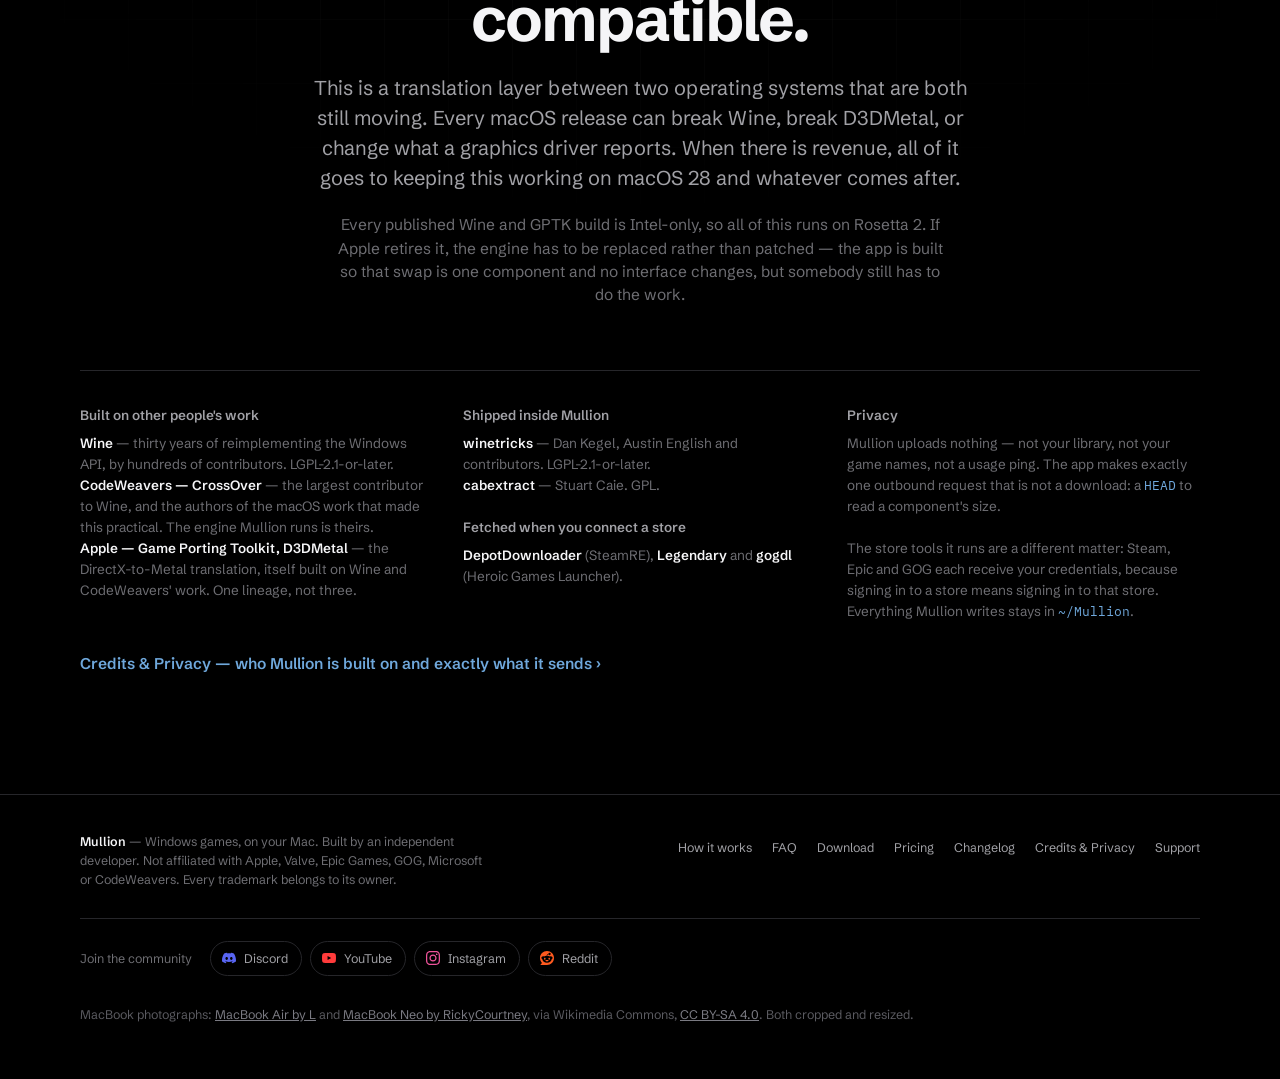
==== commit 8d0c36af: "feat: enhance community links with data attributes for better styling" ====
--- a/index.html
+++ b/index.html
@@ -132,7 +132,7 @@
       <li><a href="#pricing">Pricing</a></li>
       <li><a href="whats-new.html">Changelog</a></li>
       <li><a href="credits.html">Privacy</a></li>
-      <li class="soc" aria-label="Community"><a href="https://discord.com/channels/1547641236213596183/1547641237169905728" target="_blank" rel="noopener noreferrer" aria-label="Discord" title="Discord"><svg viewBox="0 0 24 24" aria-hidden="true"><use href="#soc-discord"/></svg></a><a href="https://www.youtube.com/channel/UCNDCvsFGVYFviYneyxi_Yyg" target="_blank" rel="noopener noreferrer" aria-label="YouTube" title="YouTube"><svg viewBox="0 0 24 24" aria-hidden="true"><use href="#soc-youtube"/></svg></a><a href="https://www.instagram.com/stardiscgroup" target="_blank" rel="noopener noreferrer" aria-label="Instagram" title="Instagram"><svg viewBox="0 0 24 24" aria-hidden="true"><use href="#soc-instagram"/></svg></a><a href="https://www.reddit.com/r/Mullion/" target="_blank" rel="noopener noreferrer" aria-label="Reddit" title="Reddit"><svg viewBox="0 0 24 24" aria-hidden="true"><use href="#soc-reddit"/></svg></a></li>
+      <li class="soc" aria-label="Community"><a href="https://discord.com/channels/1547641236213596183/1547641237169905728" target="_blank" rel="noopener noreferrer" data-s="discord" aria-label="Discord" title="Discord"><svg viewBox="0 0 24 24" aria-hidden="true"><use href="#soc-discord"/></svg></a><a href="https://www.youtube.com/channel/UCNDCvsFGVYFviYneyxi_Yyg" target="_blank" rel="noopener noreferrer" data-s="youtube" aria-label="YouTube" title="YouTube"><svg viewBox="0 0 24 24" aria-hidden="true"><use href="#soc-youtube"/></svg></a><a href="https://www.instagram.com/stardiscgroup" target="_blank" rel="noopener noreferrer" data-s="instagram" aria-label="Instagram" title="Instagram"><svg viewBox="0 0 24 24" aria-hidden="true"><use href="#soc-instagram"/></svg></a><a href="https://www.reddit.com/r/Mullion/" target="_blank" rel="noopener noreferrer" data-s="reddit" aria-label="Reddit" title="Reddit"><svg viewBox="0 0 24 24" aria-hidden="true"><use href="#soc-reddit"/></svg></a></li>
       <li class="dl"><a href="#specs">Download</a></li>
     </ul>
     <button class="mt" type="button" aria-controls="navlinks" aria-expanded="false" aria-label="Menu"><span></span><span></span></button>
@@ -625,7 +625,7 @@
       <li><a href="#pricing">Pricing</a></li><li><a href="whats-new.html">Changelog</a></li><li><a href="credits.html">Credits &amp; Privacy</a></li>
       <li><a href="https://github.com/Sunnatbek077/mullion-releases/issues" target="_blank" rel="noopener noreferrer">Support</a></li>
     </ul>
-    <div class="community"><span>Join the community</span><ul><li><a href="https://discord.com/channels/1547641236213596183/1547641237169905728" target="_blank" rel="noopener noreferrer" aria-label="Discord" title="Discord" class="sl"><svg viewBox="0 0 24 24" aria-hidden="true"><use href="#soc-discord"/></svg><span>Discord</span></a></li><li><a href="https://www.youtube.com/channel/UCNDCvsFGVYFviYneyxi_Yyg" target="_blank" rel="noopener noreferrer" aria-label="YouTube" title="YouTube" class="sl"><svg viewBox="0 0 24 24" aria-hidden="true"><use href="#soc-youtube"/></svg><span>YouTube</span></a></li><li><a href="https://www.instagram.com/stardiscgroup" target="_blank" rel="noopener noreferrer" aria-label="Instagram" title="Instagram" class="sl"><svg viewBox="0 0 24 24" aria-hidden="true"><use href="#soc-instagram"/></svg><span>Instagram</span></a></li><li><a href="https://www.reddit.com/r/Mullion/" target="_blank" rel="noopener noreferrer" aria-label="Reddit" title="Reddit" class="sl"><svg viewBox="0 0 24 24" aria-hidden="true"><use href="#soc-reddit"/></svg><span>Reddit</span></a></li></ul></div>
+    <div class="community"><span>Join the community</span><ul><li><a href="https://discord.com/channels/1547641236213596183/1547641237169905728" target="_blank" rel="noopener noreferrer" data-s="discord" aria-label="Discord" title="Discord" class="sl"><svg viewBox="0 0 24 24" aria-hidden="true"><use href="#soc-discord"/></svg><span>Discord</span></a></li><li><a href="https://www.youtube.com/channel/UCNDCvsFGVYFviYneyxi_Yyg" target="_blank" rel="noopener noreferrer" data-s="youtube" aria-label="YouTube" title="YouTube" class="sl"><svg viewBox="0 0 24 24" aria-hidden="true"><use href="#soc-youtube"/></svg><span>YouTube</span></a></li><li><a href="https://www.instagram.com/stardiscgroup" target="_blank" rel="noopener noreferrer" data-s="instagram" aria-label="Instagram" title="Instagram" class="sl"><svg viewBox="0 0 24 24" aria-hidden="true"><use href="#soc-instagram"/></svg><span>Instagram</span></a></li><li><a href="https://www.reddit.com/r/Mullion/" target="_blank" rel="noopener noreferrer" data-s="reddit" aria-label="Reddit" title="Reddit" class="sl"><svg viewBox="0 0 24 24" aria-hidden="true"><use href="#soc-reddit"/></svg><span>Reddit</span></a></li></ul></div>
     <p class="attr">MacBook photographs: <a href="https://commons.wikimedia.org/wiki/File:Macbook_Air_M1_Silver_PNG.png">MacBook Air by L</a> and <a href="https://commons.wikimedia.org/wiki/File:MacBook_Neo_(256GB_Citrus;_2026;_Low_angle;_no_background).png">MacBook Neo by RickyCourtney</a>, via Wikimedia Commons, <a href="https://creativecommons.org/licenses/by-sa/4.0/">CC BY-SA 4.0</a>. Both cropped and resized.</p>
   </div>
 </footer>
--- a/css/nav.css
+++ b/css/nav.css
@@ -77,3 +77,15 @@
   .nv>ul .soc a{width:44px;height:44px;padding:0;border:0;background:rgb(255 255 255 /.07);color:var(--w);border-radius:12px}
   .nv .soc svg{width:20px;height:20px}
 }
+
+/* Brand colours so each link reads at a glance */
+.soc a[data-s=discord],.community a[data-s=discord]{--bc:#5865F2}
+.soc a[data-s=youtube],.community a[data-s=youtube]{--bc:#FF3B3B}
+.soc a[data-s=instagram],.community a[data-s=instagram]{--bc:#F0539B}
+.soc a[data-s=reddit],.community a[data-s=reddit]{--bc:#FF5A1F}
+.nv .soc a svg{color:var(--bc);opacity:.9;transition:opacity .2s,transform .2s}
+.nv .soc a{width:32px;height:32px}
+.nv .soc svg{width:18px;height:18px}
+.nv .soc a:hover{background:color-mix(in srgb,var(--bc) 16%,transparent)}
+.nv .soc a:hover svg{opacity:1;transform:scale(1.08)}
+@media(max-width:820px){.nv .soc svg{width:22px;height:22px}.nv>ul .soc a{width:46px;height:46px}}
--- a/css/faq-footer.css
+++ b/css/faq-footer.css
@@ -48,3 +48,6 @@
   border:1px solid var(--line-d);border-radius:980px;color:var(--w-2);transition:color .2s,border-color .2s,background .2s}
 footer .community a.sl svg{width:14px;height:14px;fill:currentColor}
 footer .community a.sl:hover{color:var(--w);border-color:#3a3a40;background:rgb(255 255 255 /.05)}
+
+footer .community a.sl svg{color:var(--bc)}
+footer .community a.sl:hover{border-color:color-mix(in srgb,var(--bc) 55%,transparent);background:color-mix(in srgb,var(--bc) 12%,transparent)}
